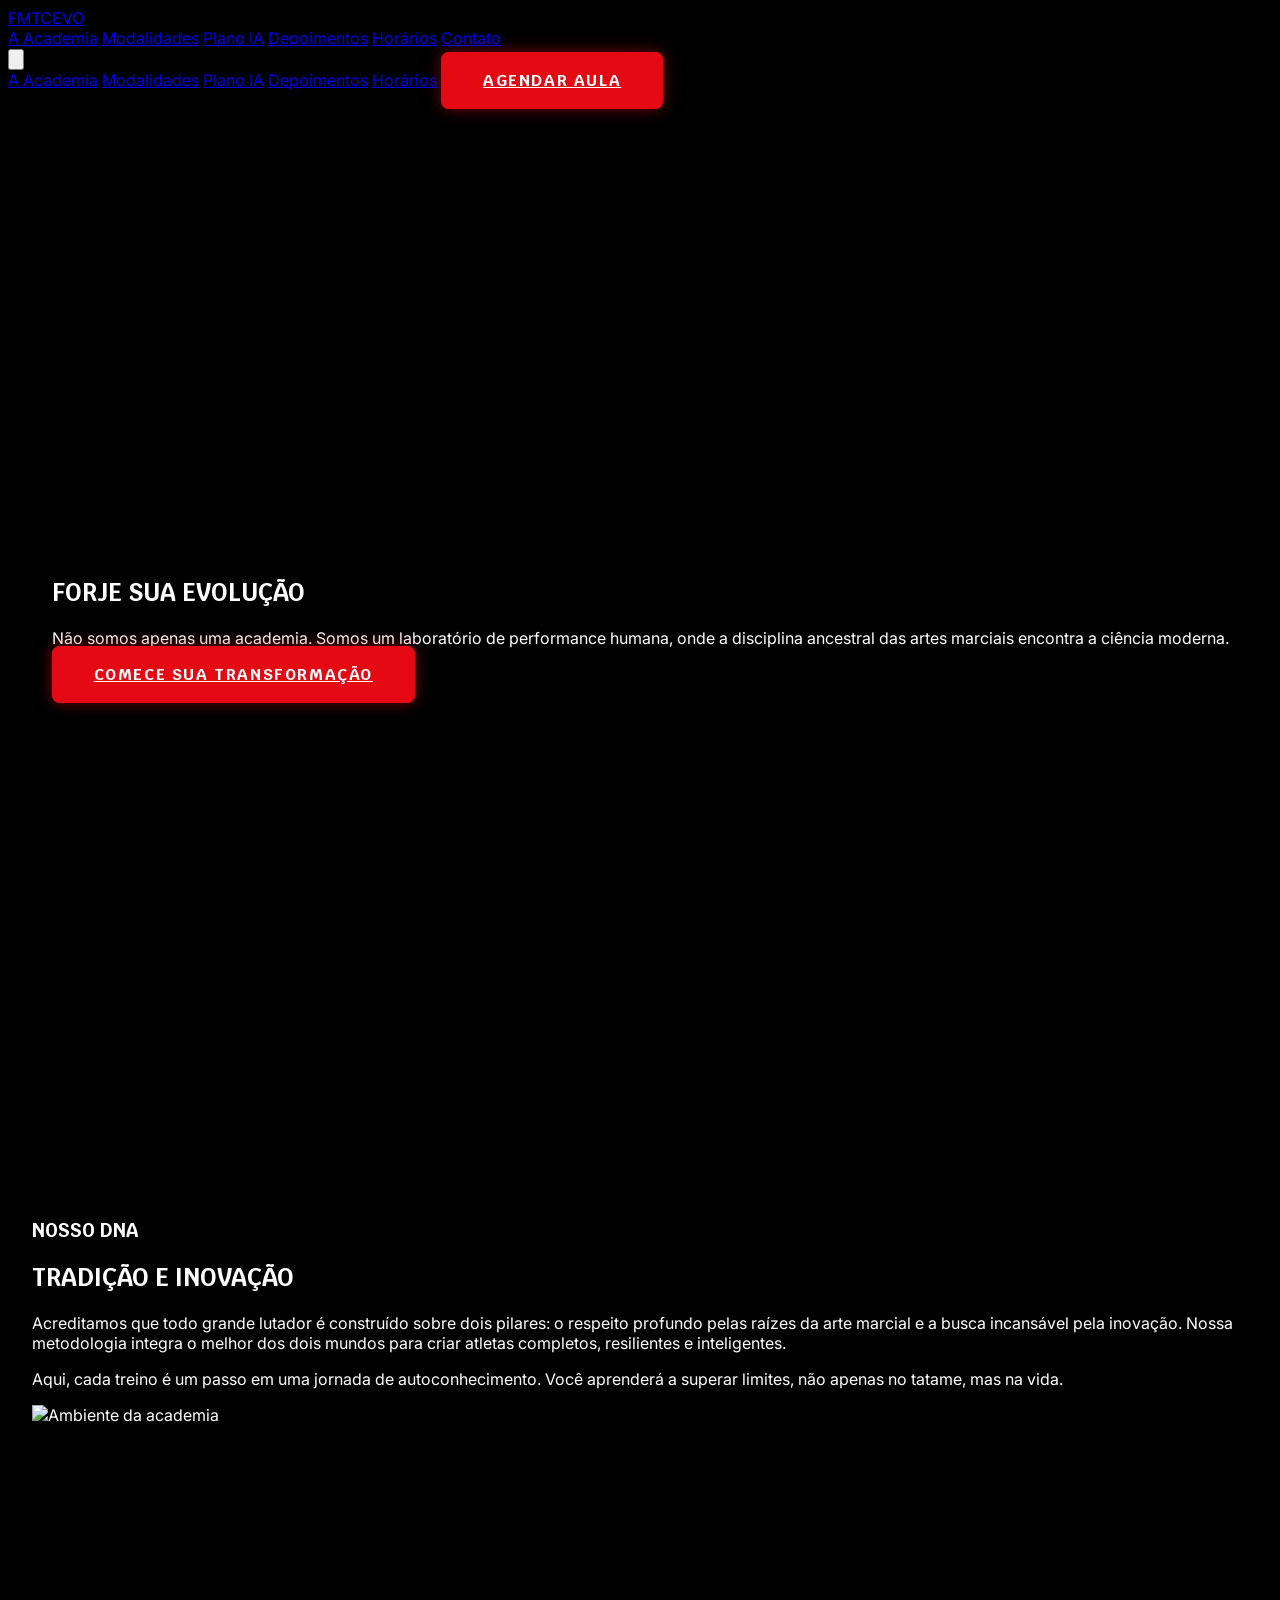
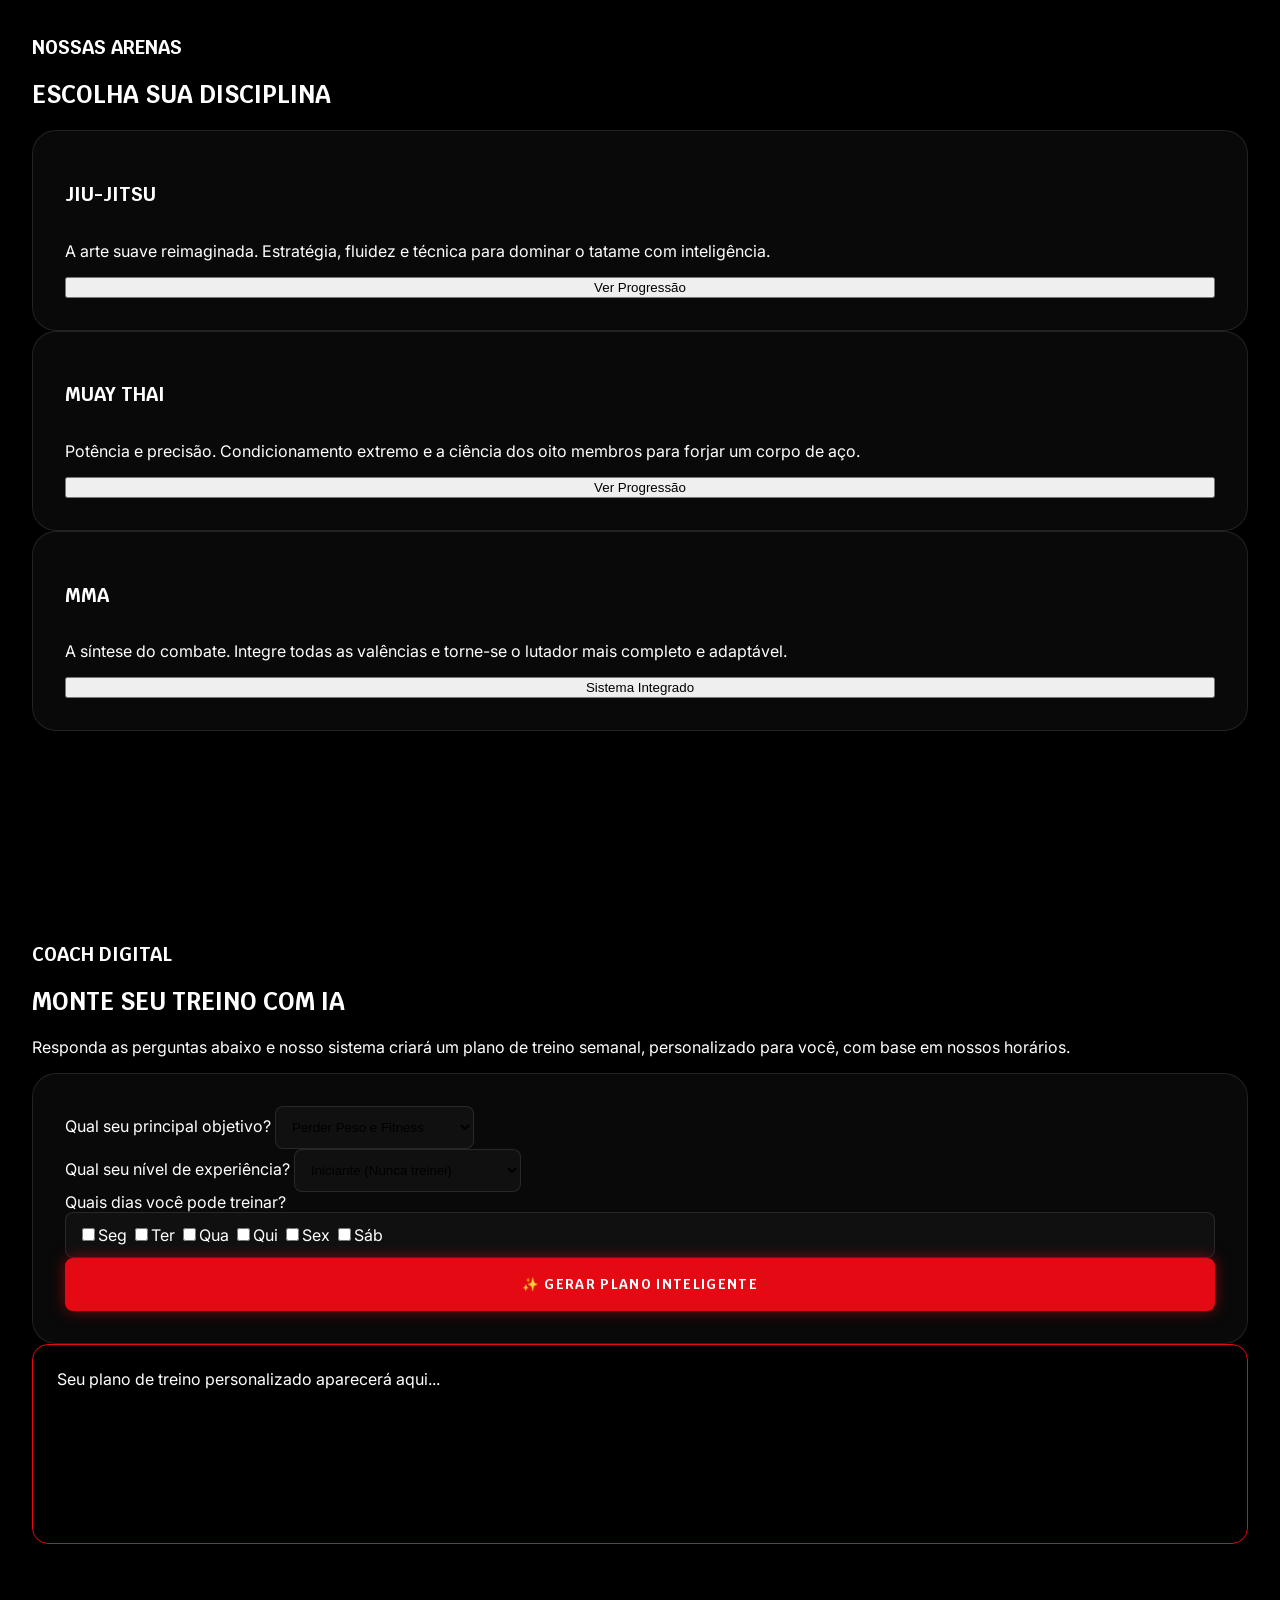
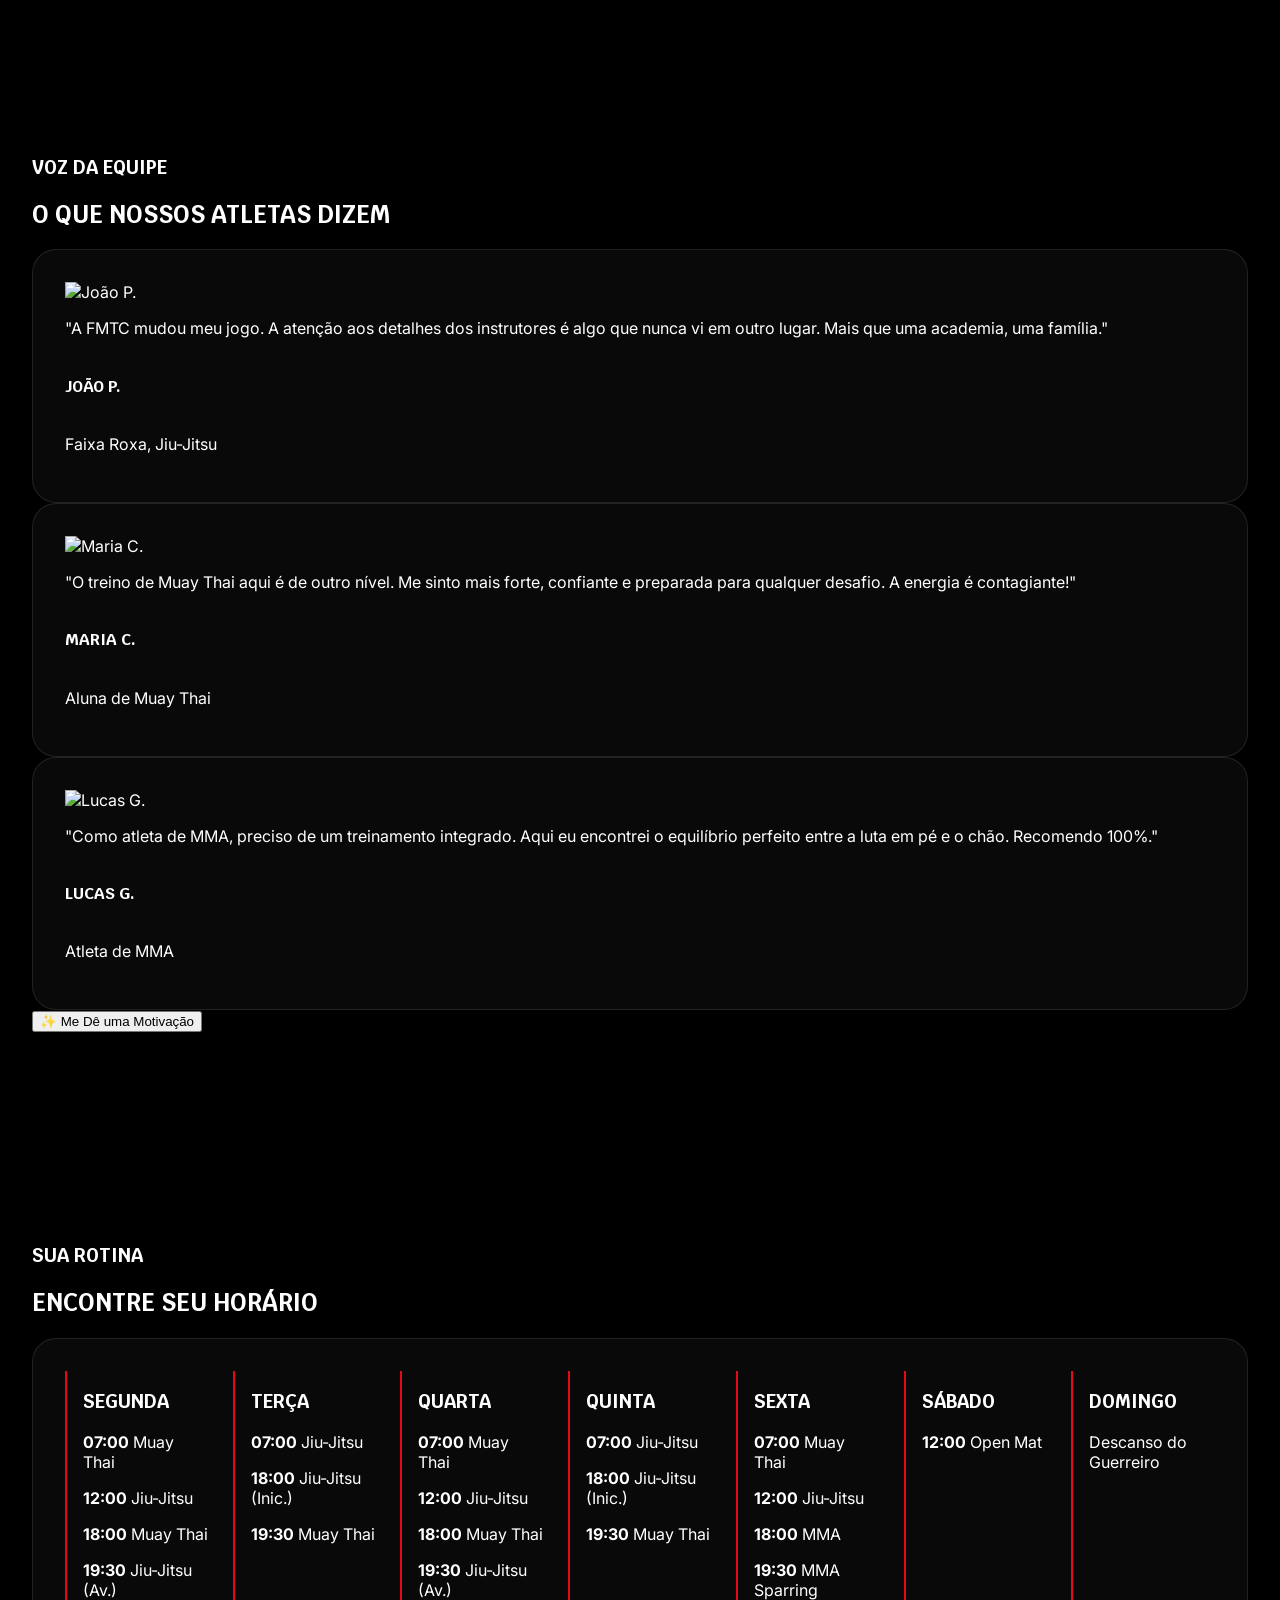
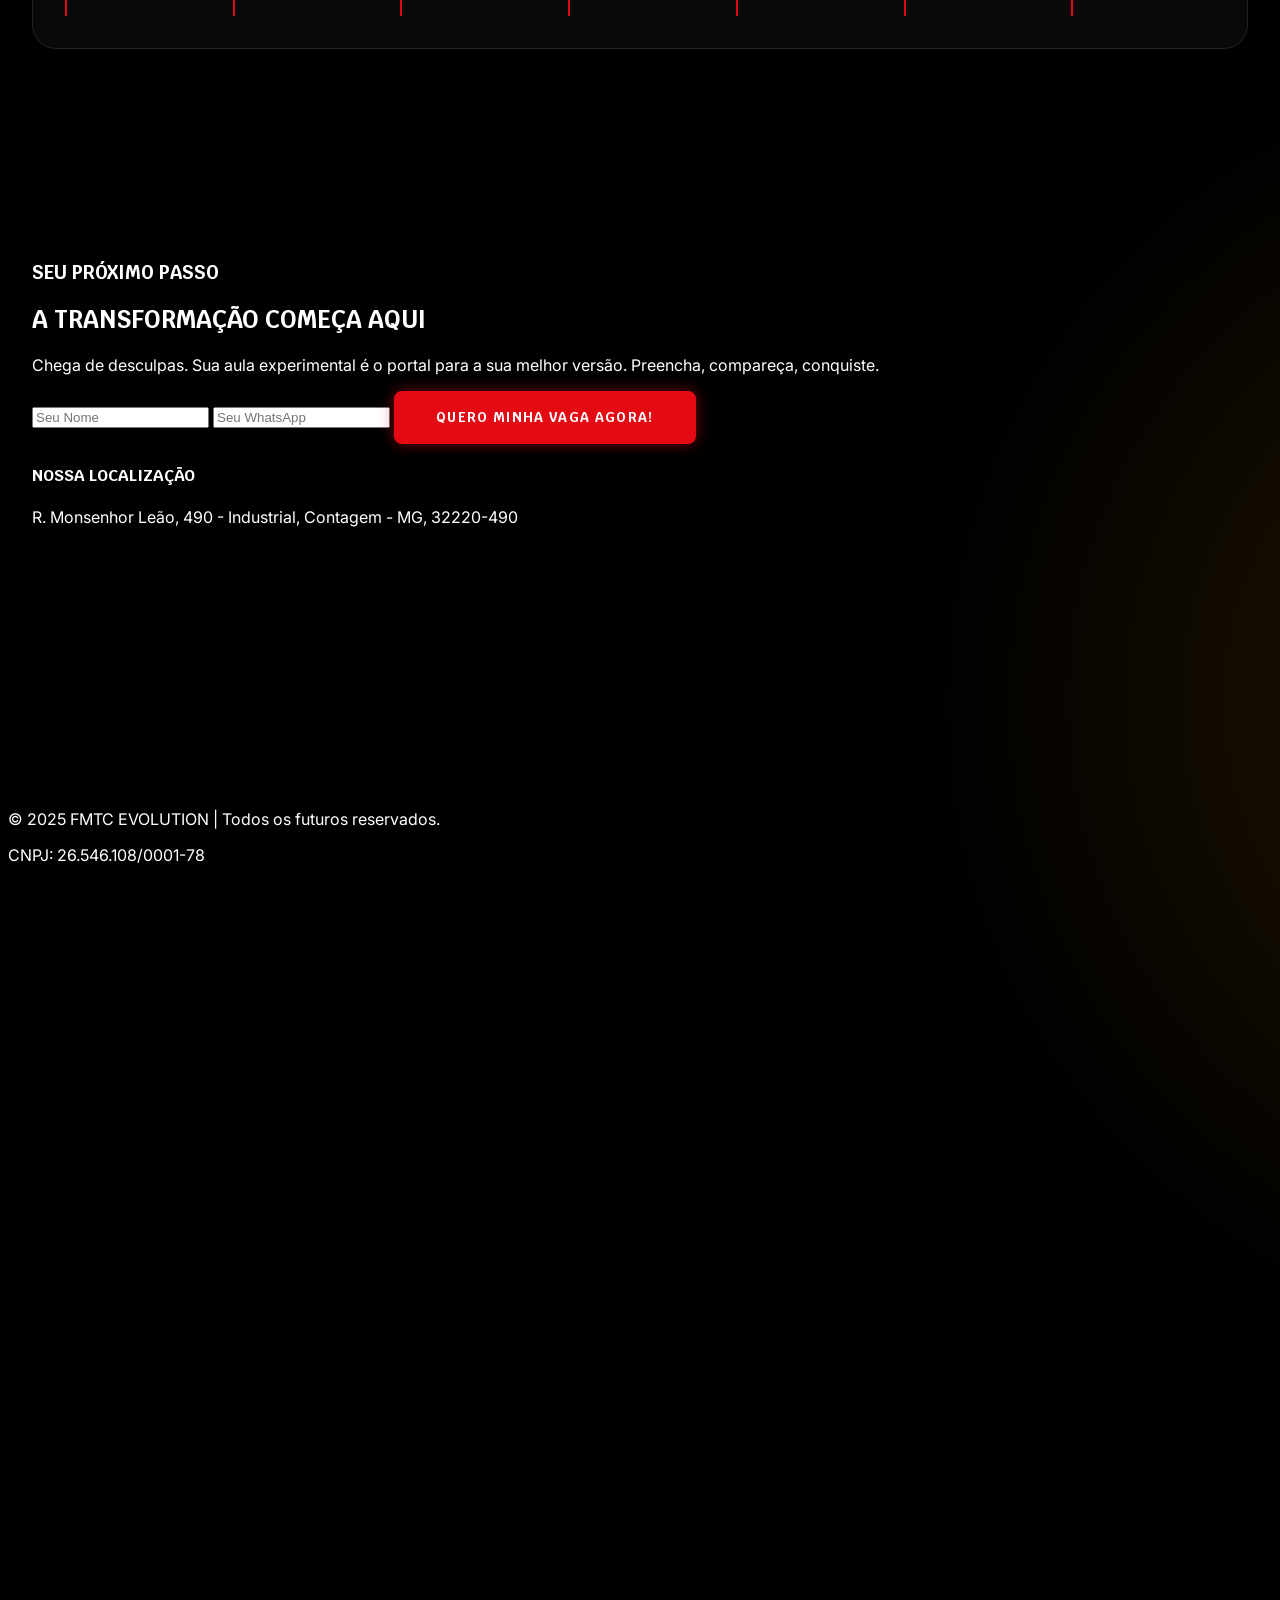
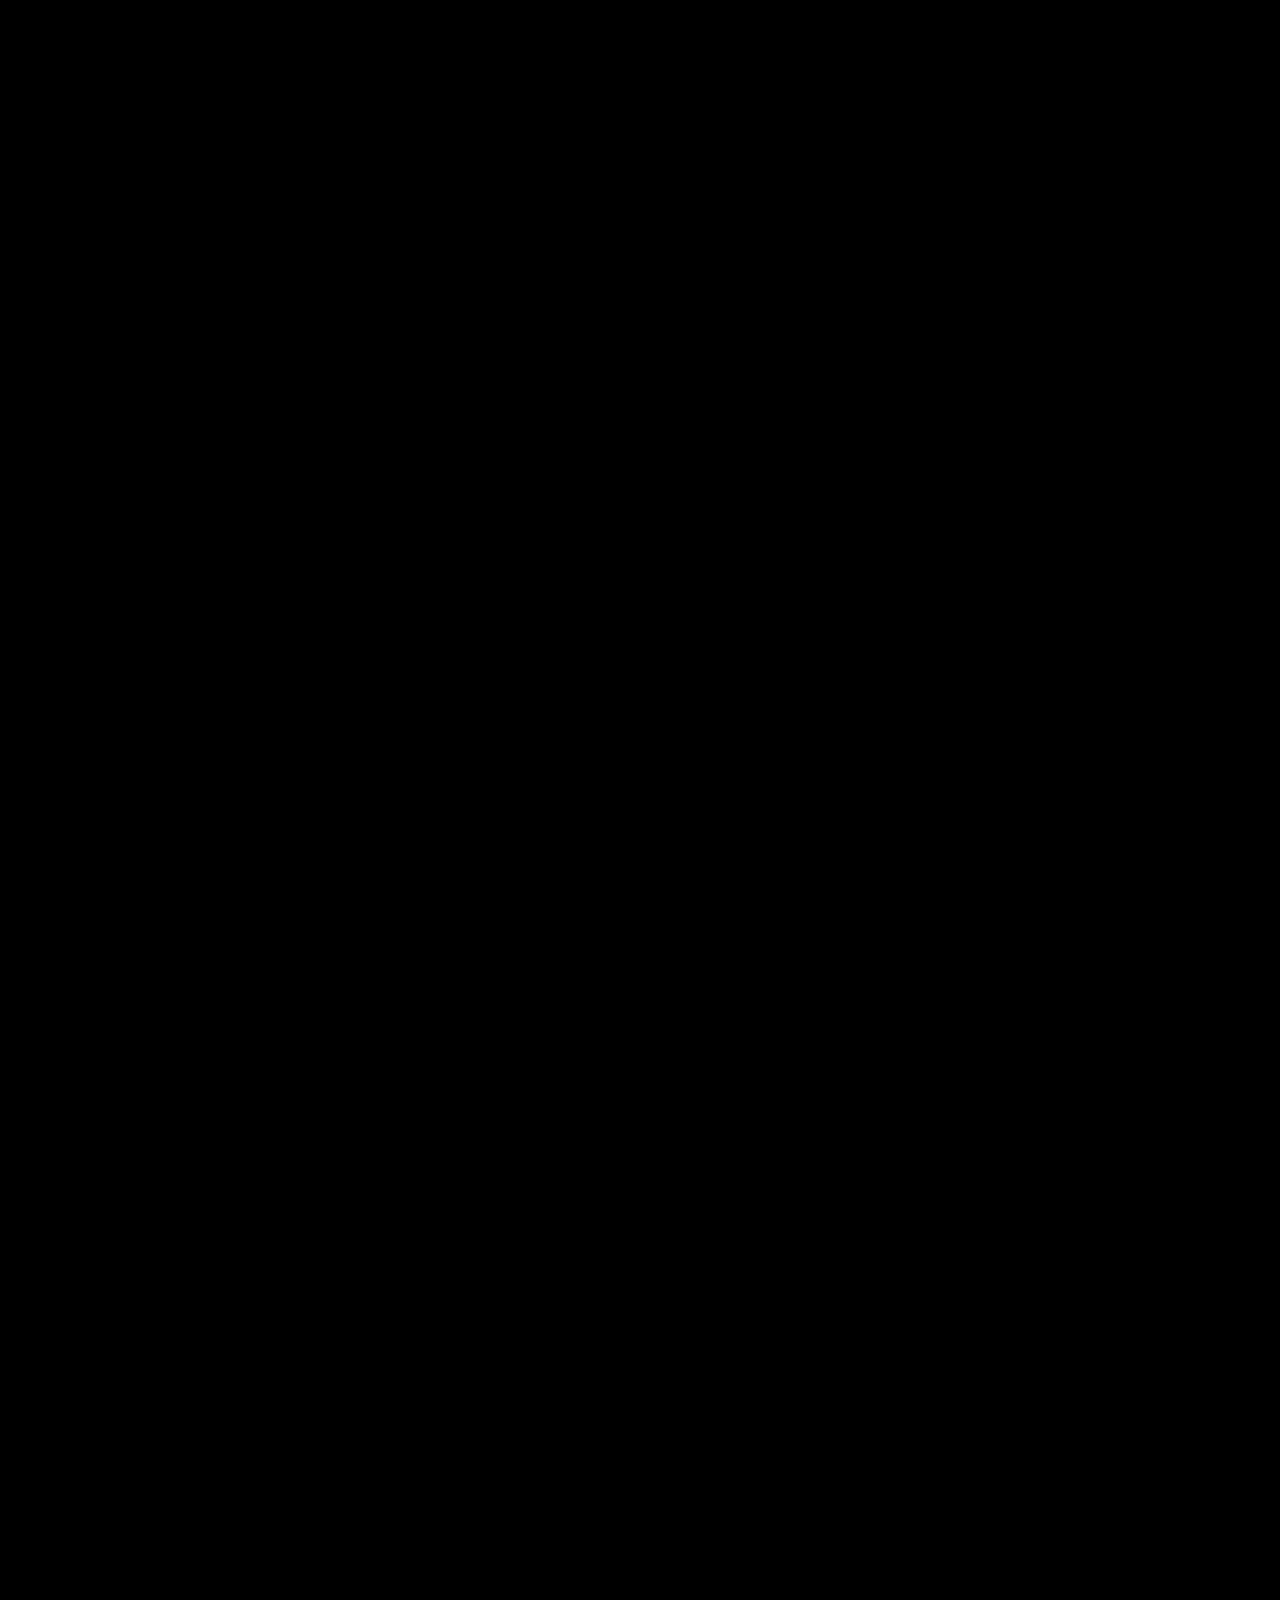
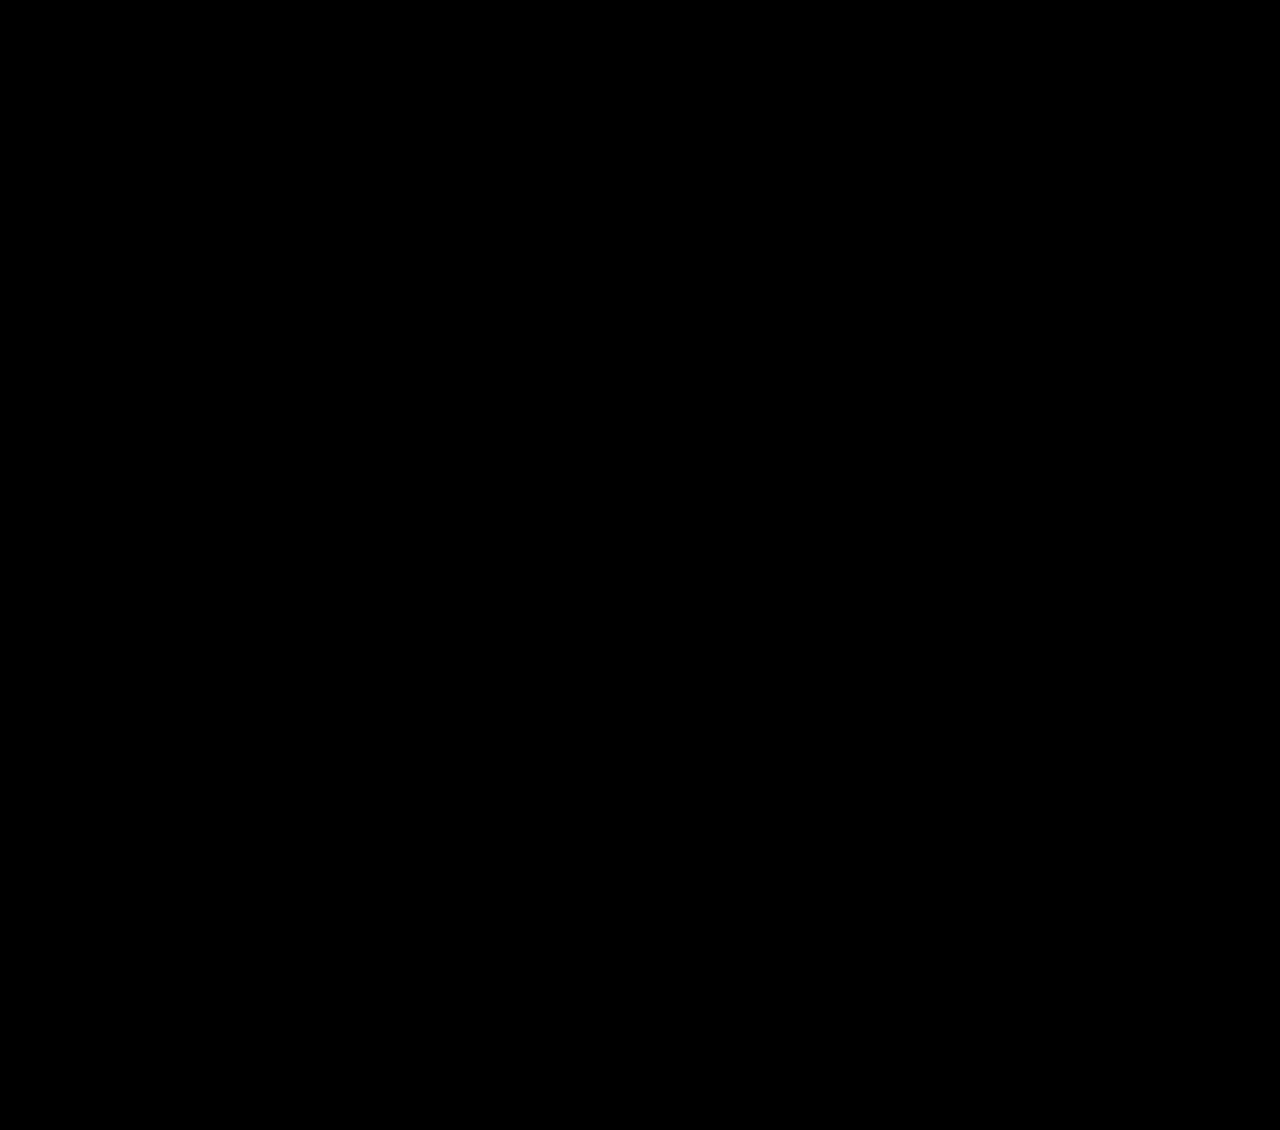
==== index.html @ f5c30918 "Update index.html" ====
<!DOCTYPE html>
<html lang="pt-BR" class="scroll-smooth">
<head>
    <meta charset="UTF-8">
    <meta name="viewport" content="width=device-width, initial-scale=1.0">

    <!-- SEO Meta Tags -->
    <title>FMTC-MMA | A Evolução do Combate</title>
    <meta name="description" content="Mergulhe em uma experiência de artes marciais única em BH. Com uma filosofia moderna e instrutores de elite, a FMTC-MMA é o lugar para forjar seu corpo e mente.">
    <meta name="keywords" content="jiu jitsu bh, muay thai belo horizonte, mma, academia de luta, artes marciais, treino de combate, FMTC-MMA, inovação, futuro da luta">
    <meta name="author" content="FMTC-MMA">
    <link rel="canonical" href="https://hbtmarc.github.io/FMTCMMA-Final/">

    <!-- Open Graph / Facebook -->
    <meta property="og:type" content="website">
    <meta property="og:url" content="https://hbtmarc.github.io/FMTCMMA-Final/">
    <meta property="og:title" content="FMTC-MMA | A Evolução do Combate">
    <meta property="og:description" content="Design imersivo, conteúdo aprofundado. A jornada definitiva para o lutador moderno em BH.">
    <meta property="og:image" content="https://placehold.co/1200x630/000000/E50914?text=FMTC:EVOLUTION">

    <!-- Twitter -->
    <meta property="twitter:card" content="summary_large_image">
    <meta property="twitter:url" content="https://hbtmarc.github.io/FMTCMMA-Final/">
    <meta property="twitter:title" content="FMTC-MMA | A Evolução do Combate">
    <meta property="twitter:description" content="Design imersivo, conteúdo aprofundado. A jornada definitiva para o lutador moderno em BH.">
    <meta property="twitter:image" content="https://placehold.co/1200x630/000000/E50914?text=FMTC:EVOLUTION">

    <script src="https://cdn.tailwindcss.com"></script>
    <link rel="preconnect" href="https://fonts.googleapis.com">
    <link rel="preconnect" href="https://fonts.gstatic.com" crossorigin>
    <link href="https://fonts.googleapis.com/css2?family=Krub:wght@600;700&family=Inter:wght@400;500&display=swap" rel="stylesheet">

    <style>
        :root {
            --color-background: #000000;
            --color-surface: #101010;
            --color-primary: #E50914;
            --color-glow: #ff001e;
            --color-accent: #F59E0B; /* Dourado/Âmbar como nova cor de destaque */
            --color-text-primary: #ffffff;
            --color-text-secondary: #b3b3b3;
        }

        /* ===== SCROLLBAR PERSONALIZADO ===== */
        ::-webkit-scrollbar { width: 8px; }
        ::-webkit-scrollbar-track { background: var(--color-surface); }
        ::-webkit-scrollbar-thumb { background: var(--color-primary); border-radius: 10px; }
        ::-webkit-scrollbar-thumb:hover { background: var(--color-glow); }

        html { 
            -webkit-font-smoothing: antialiased; 
            -moz-osx-font-smoothing: grayscale;
        }
        html.scroll-lock, body.scroll-lock {
            overflow: hidden;
        }

        body { 
            font-family: 'Inter', sans-serif; 
            background-color: var(--color-background); 
            color: var(--color-text-primary); 
            overflow-x: hidden; /* Previne scroll horizontal */
        }

        h1, h2, h3, h4, h5, h6 { font-family: 'Krub', sans-serif; font-weight: 700; text-transform: uppercase; }

        /* ===== EFEITO AURORA ANIMADO ===== */
        .aurora-background {
            position: relative;
        }
        .aurora-background::before {
            content: "";
            position: absolute;
            top: 50%;
            left: 50%;
            width: 150%;
            padding-bottom: 150%;
            border-radius: 50%;
            background: radial-gradient(circle at center, rgba(229, 9, 20, 0.1) 0%, rgba(245, 158, 11, 0.08) 25%, transparent 50%);
            animation: aurora-spin 25s linear infinite;
            transform-origin: center center;
            will-change: transform;
            z-index: 0;
        }
        @keyframes aurora-spin {
            from { transform: translate(-50%, -50%) rotate(0deg); }
            to { transform: translate(-50%, -50%) rotate(360deg); }
        }
        .content-wrapper { position: relative; z-index: 1; width: 100%; overflow: hidden; }
        section { padding: 4rem 1rem; }
        @media (min-width: 768px) {
            section { padding: 6rem 1.5rem; }
        }

        /* ===== HEADER E NAVEGAÇÃO ATIVA ===== */
         #main-nav a {
            position: relative;
            transition: color 0.3s ease;
        }
         #main-nav a::after {
            content: '';
            position: absolute;
            width: 0;
            height: 2px;
            bottom: -5px;
            left: 50%;
            transform: translateX(-50%);
            background-color: var(--color-primary);
            transition: width 0.3s ease;
        }
         #main-nav a:hover::after,
         #main-nav a.active::after {
            width: 100%;
        }
         #main-nav a.active {
            color: var(--color-primary);
        }

        /* ===== SEÇÃO HERO ===== */
        #hero {
            min-height: 100vh;
            display: flex;
            align-items: center;
            justify-content: center;
            padding-top: 5rem;
            padding-bottom: 2rem;
        }
        #hero-video {
            position: absolute; top: 0; left: 0; width: 100%; height: 100%; object-fit: cover; z-index: -1;
            filter: grayscale(80%) contrast(1.2) brightness(0.7);
        }
        
        /* ===== BOTÃO ===== */
        .cta-button {
            background: var(--color-primary);
            border: 2px solid var(--color-primary);
            color: var(--color-text-primary);
            padding: 0.8rem 1.5rem;
            border-radius: 8px;
            font-family: 'Krub', sans-serif;
            font-weight: 700;
            text-transform: uppercase;
            letter-spacing: 0.1em;
            transition: all 0.3s ease;
            position: relative;
            overflow: hidden;
            box-shadow: 0 0 15px 0px rgba(229, 9, 20, 0.5);
        }
         @media (min-width: 768px) {
            .cta-button {
                padding: 1rem 2.5rem;
            }
        }
        .cta-button:hover {
            background: var(--color-glow);
            border-color: var(--color-glow);
            box-shadow: 0 0 25px 5px rgba(229, 9, 20, 0.8);
            transform: translateY(-5px) scale(1.05);
        }
        .cta-button:disabled {
            background-color: #555;
            border-color: #555;
            cursor: not-allowed;
            box-shadow: none;
            transform: none;
        }
        
        /* ===== CARDS DE VIDRO COM EFEITO 3D ===== */
        .glass-card {
            background: rgba(16, 16, 16, 0.6);
            border: 1px solid rgba(255, 255, 255, 0.1);
            backdrop-filter: blur(12px);
            border-radius: 1.5rem;
            transition: all 0.3s ease;
            height: 100%;
            display: flex;
            flex-direction: column;
            transform-style: preserve-3d;
        }
        .glass-card:hover {
            border-color: var(--color-primary);
            box-shadow: 0 0 30px rgba(229, 9, 20, 0.3);
        }
        .glass-card-inner {
             padding: 1.5rem;
             display: flex;
             flex-direction: column;
             height: 100%;
             transform: translateZ(20px);
        }
        @media (min-width: 768px) {
            .glass-card-inner { padding: 2rem; }
        }
        
        /* ===== MODAL REFINADO ===== */
        .modal { 
            transition: opacity 0.3s ease, background-color 0.3s ease; 
            background-color: rgba(0,0,0,0);
        }
        .modal.modal-active { 
            opacity: 1; 
            pointer-events: auto; 
            background-color: rgba(0,0,0,0.7);
            backdrop-filter: blur(8px);
        }
        .modal-content { 
            transform: translateY(30px) scale(0.98); 
            opacity: 0; 
            transition: transform 0.4s cubic-bezier(0.16, 1, 0.3, 1), opacity 0.4s ease; 
        }
        .modal.modal-active .modal-content { 
            transform: translateY(0) scale(1); 
            opacity: 1; 
        }
        
        /* ===== TIMELINE DE GRADUAÇÃO (ATUALIZADO) ===== */
        .timeline { position: relative; }
        .timeline::after { 
            content: ''; 
            position: absolute; 
            width: 4px; 
            top: 10px; 
            bottom: 10px; 
            left: 20px; 
            border-radius: 2px; 
        }
        .timeline-jj::after {
            background: linear-gradient(to bottom, #d1d5db, #3b82f6, #9333ea, #78350f, #111827, transparent);
        }
        .timeline-mt::after {
            background: linear-gradient(to bottom, #f97316, #3b82f6, #eab308, #22c55e, #78350f, #111827, #d1d5db, #facc15, transparent);
        }

        .timeline-item { position: relative; padding-left: 60px; padding-bottom: 1.5rem; }
        .timeline-item:last-child { padding-bottom: 0; }
        .timeline-item::before { 
            content: ''; 
            position: absolute; 
            width: 24px; 
            height: 24px; 
            left: 10px; 
            top: 0; 
            background-color: var(--color-surface); 
            border: 4px solid var(--border-color, var(--color-primary)); 
            border-radius: 50%; 
            z-index: 1; 
            transition: all 0.3s ease; 
        }
        .timeline-item:hover::before { 
            transform: scale(1.2); 
            box-shadow: 0 0 15px var(--border-color, var(--color-primary));
            background-color: var(--border-color, var(--color-primary));
        }

        /* Cores dos pontos da Timeline - Jiu-Jitsu Infantil */
        #modal-jiujitsu .timeline-infantil .timeline-item:nth-child(1) { --border-color: #a1a1aa; }
        #modal-jiujitsu .timeline-infantil .timeline-item:nth-child(2) { --border-color: #eab308; }
        #modal-jiujitsu .timeline-infantil .timeline-item:nth-child(3) { --border-color: #f97316; }
        #modal-jiujitsu .timeline-infantil .timeline-item:nth-child(4) { --border-color: #22c55e; }

        /* Cores dos pontos da Timeline - Jiu-Jitsu Adulto */
        #modal-jiujitsu .timeline-adulto .timeline-item:nth-child(1) { --border-color: #ffffff; }
        #modal-jiujitsu .timeline-adulto .timeline-item:nth-child(2) { --border-color: #3b82f6; }
        #modal-jiujitsu .timeline-adulto .timeline-item:nth-child(3) { --border-color: #9333ea; }
        #modal-jiujitsu .timeline-adulto .timeline-item:nth-child(4) { --border-color: #78350f; }
        #modal-jiujitsu .timeline-adulto .timeline-item:nth-child(5) { --border-color: #E50914; }

        /* Cores dos pontos da Timeline - Muay Thai */
        #modal-muaythai .timeline-item:nth-child(1) { --border-color: #ffffff; }
        #modal-muaythai .timeline-item:nth-child(2) { --border-color: #f97316; }
        #modal-muaythai .timeline-item:nth-child(3) { --border-color: #f97316; }
        #modal-muaythai .timeline-item:nth-child(4) { --border-color: #3b82f6; }
        #modal-muaythai .timeline-item:nth-child(5) { --border-color: #3b82f6; }
        #modal-muaythai .timeline-item:nth-child(6) { --border-color: #eab308; }
        #modal-muaythai .timeline-item:nth-child(7) { --border-color: #eab308; }
        #modal-muaythai .timeline-item:nth-child(8) { --border-color: #22c55e; }
        #modal-muaythai .timeline-item:nth-child(9) { --border-color: #22c55e; }
        #modal-muaythai .timeline-item:nth-child(10) { --border-color: #78350f; }
        #modal-muaythai .timeline-item:nth-child(11) { --border-color: #78350f; }
        #modal-muaythai .timeline-item:nth-child(12) { --border-color: #6b7280; }
        #modal-muaythai .timeline-item:nth-child(13) { --border-color: #6b7280; }
        #modal-muaythai .timeline-item:nth-child(14) { --border-color: #6b7280; }
        #modal-muaythai .timeline-item:nth-child(15) { --border-color: #6b7280; }
        #modal-muaythai .timeline-item:nth-child(16) { --border-color: #d1d5db; }
        #modal-muaythai .timeline-item:nth-child(17) { --border-color: #facc15; }

        .timeline-item-content {
            display: flex;
            align-items: center;
            gap: 1rem;
        }
        .belt-visual {
            width: 90px;
            height: 28px;
            border: 2px solid #444;
            border-radius: 4px;
            flex-shrink: 0;
            box-shadow: inset 0 2px 4px rgba(0,0,0,0.4);
        }
        .prajied-visual {
            width: 70px;
            height: 28px;
            border-radius: 14px;
            border: 2px solid #555;
            flex-shrink: 0;
            box-shadow: inset 0 0 5px rgba(0,0,0,0.4);
        }

        /* ===== HORÁRIOS ===== */
        #horarios-grid {
            background: rgba(16, 16, 16, 0.6);
            border: 1px solid rgba(255, 255, 255, 0.1);
            backdrop-filter: blur(12px);
            border-radius: 1.5rem;
            padding: 1.5rem;
            display: grid;
            grid-template-columns: 1fr;
            gap: 1.5rem;
        }
        @media (min-width: 640px) {
            #horarios-grid { grid-template-columns: repeat(2, 1fr); padding: 2rem; }
        }
        @media (min-width: 1024px) {
            #horarios-grid { grid-template-columns: repeat(4, 1fr); }
        }
        @media (min-width: 1280px) {
            #horarios-grid { grid-template-columns: repeat(7, 1fr); }
        }
        .horarios-dia {
            border-left: 2px solid var(--color-primary);
            padding-left: 1rem;
        }

        /* ===== GEMINI FEATURES ===== */
        .gemini-form-select, .gemini-form-checkbox-group {
            background: var(--color-surface);
            border: 1px solid rgba(255, 255, 255, 0.1);
            border-radius: 0.5rem;
            padding: 0.75rem;
        }
        .gemini-result-box {
            background: rgba(0,0,0,0.5);
            border: 1px solid var(--color-primary);
            border-radius: 1rem;
            padding: 1.5rem;
            min-height: 150px;
        }
        @media (max-width: 1023px) {
            .gemini-result-box {
                 margin-top: 1.5rem;
            }
        }
        .loader {
            width: 48px;
            height: 48px;
            border: 5px solid #FFF;
            border-bottom-color: var(--color-primary);
            border-radius: 50%;
            display: inline-block;
            box-sizing: border-box;
            animation: rotation 1s linear infinite;
        }
        @keyframes rotation {
            0% { transform: rotate(0deg); }
            100% { transform: rotate(360deg); }
        }
    </style>
</head>
<body class="aurora-background">
<div class="content-wrapper">

    <!-- ===== HEADER ===== -->
    <header id="header" class="fixed top-0 left-0 right-0 z-50 transition-all duration-300">
        <div class="container mx-auto px-6 lg:px-8 py-4 flex justify-between items-center bg-black/30 backdrop-blur-md rounded-b-2xl shadow-lg">
            <a href="#hero" class="text-3xl font-black tracking-wider transition-transform hover:scale-105">FMTC<span class="text-[var(--color-primary)]">EVO</span></a>
            <nav id="main-nav" class="hidden md:flex items-center space-x-8">
                <a href="#academia" class="text-gray-300 uppercase font-semibold text-xs tracking-wider">A Academia</a>
                <a href="#modalidades" class="text-gray-300 uppercase font-semibold text-xs tracking-wider">Modalidades</a>
                <a href="#plano-ia" class="text-gray-300 uppercase font-semibold text-xs tracking-wider">Plano IA</a>
                <a href="#depoimentos" class="text-gray-300 uppercase font-semibold text-xs tracking-wider">Depoimentos</a>
                <a href="#horarios" class="text-gray-300 uppercase font-semibold text-xs tracking-wider">Horários</a>
                <a href="#contato" class="text-gray-300 uppercase font-semibold text-xs tracking-wider">Contato</a>
            </nav>
            <button id="mobile-menu-button" class="md:hidden text-white z-50">
                 <svg class="w-6 h-6" fill="none" stroke="currentColor" viewBox="0 0 24 24"><path stroke-linecap="round" stroke-linejoin="round" stroke-width="2" d="M4 6h16M4 12h16m-7 6h7"></path></svg>
            </button>
        </div>
        <div id="mobile-menu" class="fixed inset-0 bg-black/95 backdrop-blur-xl flex flex-col items-center justify-center space-y-8 z-40 transition-transform duration-300 -translate-x-full md:hidden">
            <a href="#academia" class="text-2xl text-gray-300 hover:text-[var(--color-primary)]">A Academia</a>
            <a href="#modalidades" class="text-2xl text-gray-300 hover:text-[var(--color-primary)]">Modalidades</a>
            <a href="#plano-ia" class="text-2xl text-gray-300 hover:text-[var(--color-primary)]">Plano IA</a>
            <a href="#depoimentos" class="text-2xl text-gray-300 hover:text-[var(--color-primary)]">Depoimentos</a>
            <a href="#horarios" class="text-2xl text-gray-300 hover:text-[var(--color-primary)]">Horários</a>
            <a href="#contato" class="cta-button mt-4">Agendar Aula</a>
        </div>
    </header>

    <main>

        <!-- ===== HERO SECTION ===== -->
        <section id="hero" class="relative text-center">
            <video id="hero-video" autoplay muted loop playsinline poster="https://placehold.co/1920x1080/000000/101010?text=Loading...">
                <source src="https://assets.mixkit.co/videos/preview/mixkit-shadow-boxer-in-a-dark-gym-42283-large.mp4" type="video/mp4">
            </video>
            <div class="relative z-10 p-6">
                <h1 class="text-4xl sm:text-6xl md:text-8xl lg:text-9xl font-black text-white leading-tight">Forje sua Evolução</h1>
                <p class="text-md sm:text-lg md:text-xl text-text-secondary mt-6 mb-12 max-w-2xl mx-auto">
                    Não somos apenas uma academia. Somos um laboratório de performance humana, onde a disciplina ancestral das artes marciais encontra a ciência moderna.
                </p>
                <a href="#contato" class="cta-button">Comece sua transformação</a>
            </div>
        </section>

        <!-- ===== NOSSA FILOSOFIA ===== -->
        <section id="academia" class="container mx-auto">
            <div class="grid lg:grid-cols-2 gap-12 items-center">
                <div>
                    <h3 class="text-lg text-[var(--color-accent)] font-semibold tracking-widest">Nosso DNA</h3>
                    <h2 class="text-4xl md:text-5xl lg:text-6xl text-white mb-6">Tradição e Inovação</h2>
                    <p class="text-text-secondary mb-4 text-base md:text-lg">Acreditamos que todo grande lutador é construído sobre dois pilares: o respeito profundo pelas raízes da arte marcial e a busca incansável pela inovação. Nossa metodologia integra o melhor dos dois mundos para criar atletas completos, resilientes e inteligentes.</p>
                    <p class="text-text-secondary text-base md:text-lg">Aqui, cada treino é um passo em uma jornada de autoconhecimento. Você aprenderá a superar limites, não apenas no tatame, mas na vida.</p>
                </div>
                <div class="relative h-80 sm:h-96 lg:h-[500px] rounded-2xl overflow-hidden group">
                    <img src="https://placehold.co/800x600/101010/ffffff?text=O+Santuário" class="w-full h-full object-cover transition-transform duration-500 group-hover:scale-110" alt="Ambiente da academia">
                    <div class="absolute inset-0 bg-gradient-to-t from-black/50 to-transparent"></div>
                </div>
            </div>
        </section>

        <!-- ===== MODALIDADES ===== -->
        <section id="modalidades" class="container mx-auto">
             <div class="text-center mb-12 md:mb-16">
                <h3 class="text-lg text-[var(--color-accent)] font-semibold tracking-widest">Nossas Arenas</h3>
                <h2 class="text-4xl md:text-5xl lg:text-6xl text-white">Escolha sua disciplina</h2>
            </div>
            <div class="grid md:grid-cols-2 lg:grid-cols-3 gap-8">
                <div class="glass-card" data-tilt>
                     <div class="glass-card-inner">
                        <h3 class="text-3xl md:text-4xl mb-3">Jiu-Jitsu</h3>
                        <p class="text-text-secondary mb-6 flex-grow">A arte suave reimaginada. Estratégia, fluidez e técnica para dominar o tatame com inteligência.</p>
                        <button class="modal-trigger mt-auto w-full text-center border-2 border-[var(--color-accent)] text-[var(--color-accent)] py-3 rounded-lg uppercase text-xs font-bold tracking-wider hover:bg-[var(--color-accent)] hover:text-black transition-all" data-modal="jiujitsu">Ver Progressão</button>
                     </div>
                </div>
                <div class="glass-card" data-tilt>
                     <div class="glass-card-inner">
                        <h3 class="text-3xl md:text-4xl mb-3">Muay Thai</h3>
                        <p class="text-text-secondary mb-6 flex-grow">Potência e precisão. Condicionamento extremo e a ciência dos oito membros para forjar um corpo de aço.</p>
                        <button class="modal-trigger mt-auto w-full text-center border-2 border-[var(--color-accent)] text-[var(--color-accent)] py-3 rounded-lg uppercase text-xs font-bold tracking-wider hover:bg-[var(--color-accent)] hover:text-black transition-all" data-modal="muaythai">Ver Progressão</button>
                     </div>
                </div>
                <div class="glass-card" data-tilt>
                     <div class="glass-card-inner">
                        <h3 class="text-3xl md:text-4xl mb-3">MMA</h3>
                        <p class="text-text-secondary mb-6 flex-grow">A síntese do combate. Integre todas as valências e torne-se o lutador mais completo e adaptável.</p>
                        <button class="w-full mt-auto text-center border-2 border-gray-700 text-gray-600 py-3 rounded-lg uppercase text-xs font-bold tracking-wider cursor-not-allowed">Sistema Integrado</button>
                     </div>
                </div>
            </div>
        </section>

        <!-- ===== GEMINI: PLANO DE TREINO IA ===== -->
        <section id="plano-ia" class="container mx-auto">
            <div class="text-center mb-12 md:mb-16">
                <h3 class="text-lg text-[var(--color-accent)] font-semibold tracking-widest">Coach Digital</h3>
                <h2 class="text-4xl md:text-5xl lg:text-6xl text-white">Monte seu treino com IA</h2>
                 <p class="max-w-3xl mx-auto text-lg text-text-secondary mt-4">Responda as perguntas abaixo e nosso sistema criará um plano de treino semanal, personalizado para você, com base em nossos horários.</p>
            </div>
            <div class="max-w-4xl mx-auto grid lg:grid-cols-2 gap-8 items-start">
                <div class="glass-card">
                    <form id="offline-plan-form" class="glass-card-inner space-y-6">
                        <div>
                            <label for="goal" class="block mb-2 font-semibold">Qual seu principal objetivo?</label>
                            <select id="goal" name="goal" class="w-full gemini-form-select">
                                <option value="Perda de peso">Perder Peso e Fitness</option>
                                <option value="Defesa pessoal">Defesa Pessoal</option>
                                <option value="Competição">Competir</option>
                                <option value="Condicionamento físico">Condicionamento e Força</option>
                            </select>
                        </div>
                        <div>
                            <label for="level" class="block mb-2 font-semibold">Qual seu nível de experiência?</label>
                            <select id="level" name="level" class="w-full gemini-form-select">
                                <option value="Iniciante">Iniciante (Nunca treinei)</option>
                                <option value="Intermediário">Intermediário (Já treinei antes)</option>
                                <option value="Avançado">Avançado (Atleta ativo)</option>
                            </select>
                        </div>
                        <div>
                            <label class="block mb-2 font-semibold">Quais dias você pode treinar?</label>
                            <div class="gemini-form-checkbox-group grid grid-cols-3 gap-4 text-sm">
                                <label class="flex items-center space-x-2"><input type="checkbox" name="days" value="Segunda" class="form-checkbox"><span>Seg</span></label>
                                <label class="flex items-center space-x-2"><input type="checkbox" name="days" value="Terça" class="form-checkbox"><span>Ter</span></label>
                                <label class="flex items-center space-x-2"><input type="checkbox" name="days" value="Quarta" class="form-checkbox"><span>Qua</span></label>
                                <label class="flex items-center space-x-2"><input type="checkbox" name="days" value="Quinta" class="form-checkbox"><span>Qui</span></label>
                                <label class="flex items-center space-x-2"><input type="checkbox" name="days" value="Sexta" class="form-checkbox"><span>Sex</span></label>
                                <label class="flex items-center space-x-2"><input type="checkbox" name="days" value="Sábado" class="form-checkbox"><span>Sáb</span></label>
                            </div>
                        </div>
                        <button type="submit" id="generate-plan-btn" class="cta-button w-full !mt-8">✨ Gerar Plano Inteligente</button>
                    </form>
                </div>
                <div class="gemini-result-box flex items-center justify-center">
                    <div id="plan-result" class="text-text-secondary w-full">
                        Seu plano de treino personalizado aparecerá aqui...
                    </div>
                </div>
            </div>
        </section>
        
        <!-- ===== DEPOIMENTOS ===== -->
        <section id="depoimentos" class="container mx-auto">
            <div class="text-center mb-12 md:mb-16">
                <h3 class="text-lg text-[var(--color-accent)] font-semibold tracking-widest">Voz da Equipe</h3>
                <h2 class="text-4xl md:text-5xl lg:text-6xl text-white">O que nossos atletas dizem</h2>
            </div>
            <div class="grid lg:grid-cols-3 gap-8">
                <div class="glass-card" data-tilt>
                    <div class="glass-card-inner text-center">
                        <img src="https://placehold.co/100x100/101010/E50914?text=JP" alt="João P." class="w-24 h-24 rounded-full mx-auto mb-6 border-4 border-[var(--color-primary)]">
                        <p class="text-text-secondary mb-4 flex-grow">"A FMTC mudou meu jogo. A atenção aos detalhes dos instrutores é algo que nunca vi em outro lugar. Mais que uma academia, uma família."</p>
                        <h4 class="text-2xl mt-auto">João P.</h4>
                        <p class="text-sm text-[var(--color-primary)]">Faixa Roxa, Jiu-Jitsu</p>
                    </div>
                </div>
                <div class="glass-card" data-tilt>
                    <div class="glass-card-inner text-center">
                        <img src="https://placehold.co/100x100/101010/F59E0B?text=MC" alt="Maria C." class="w-24 h-24 rounded-full mx-auto mb-6 border-4 border-[var(--color-accent)]">
                        <p class="text-text-secondary mb-4 flex-grow">"O treino de Muay Thai aqui é de outro nível. Me sinto mais forte, confiante e preparada para qualquer desafio. A energia é contagiante!"</p>
                        <h4 class="text-2xl mt-auto">Maria C.</h4>
                        <p class="text-sm text-[var(--color-accent)]">Aluna de Muay Thai</p>
                    </div>
                </div>
                <div class="glass-card" data-tilt>
                    <div class="glass-card-inner text-center">
                        <img src="https://placehold.co/100x100/101010/ffffff?text=LG" alt="Lucas G." class="w-24 h-24 rounded-full mx-auto mb-6 border-4 border-gray-500">
                        <p class="text-text-secondary mb-4 flex-grow">"Como atleta de MMA, preciso de um treinamento integrado. Aqui eu encontrei o equilíbrio perfeito entre a luta em pé e o chão. Recomendo 100%."</p>
                        <h4 class="text-2xl mt-auto">Lucas G.</h4>
                        <p class="text-sm text-gray-400">Atleta de MMA</p>
                    </div>
                </div>
            </div>
             <div class="text-center mt-12">
                <button id="get-motivation-btn" class="text-center border-2 border-[var(--color-primary)] text-[var(--color-primary)] py-3 px-8 rounded-lg uppercase text-sm font-bold tracking-wider hover:bg-[var(--color-primary)] hover:text-black transition-all">✨ Me Dê uma Motivação</button>
            </div>
        </section>

        <!-- ===== HORÁRIOS ===== -->
        <section id="horarios" class="container mx-auto">
             <div class="text-center mb-12 md:mb-16">
                <h3 class="text-lg text-[var(--color-accent)] font-semibold tracking-widest">Sua Rotina</h3>
                <h2 class="text-4xl md:text-5xl lg:text-6xl text-white">Encontre seu horário</h2>
            </div>
            <div id="horarios-grid">
                <div class="horarios-dia">
                    <h3 class="text-xl sm:text-2xl mb-4">Segunda</h3>
                    <p class="text-text-secondary text-sm"><strong>07:00</strong> Muay Thai</p>
                    <p class="text-text-secondary text-sm"><strong>12:00</strong> Jiu-Jitsu</p>
                    <p class="text-text-secondary text-sm"><strong>18:00</strong> Muay Thai</p>
                    <p class="text-text-secondary text-sm"><strong>19:30</strong> Jiu-Jitsu (Av.)</p>
                </div>
                <div class="horarios-dia">
                    <h3 class="text-xl sm:text-2xl mb-4">Terça</h3>
                    <p class="text-text-secondary text-sm"><strong>07:00</strong> Jiu-Jitsu</p>
                    <p class="text-text-secondary text-sm"><strong>18:00</strong> Jiu-Jitsu (Inic.)</p>
                    <p class="text-text-secondary text-sm"><strong>19:30</strong> Muay Thai</p>
                </div>
                 <div class="horarios-dia">
                    <h3 class="text-xl sm:text-2xl mb-4">Quarta</h3>
                    <p class="text-text-secondary text-sm"><strong>07:00</strong> Muay Thai</p>
                    <p class="text-text-secondary text-sm"><strong>12:00</strong> Jiu-Jitsu</p>
                    <p class="text-text-secondary text-sm"><strong>18:00</strong> Muay Thai</p>
                    <p class="text-text-secondary text-sm"><strong>19:30</strong> Jiu-Jitsu (Av.)</p>
                </div>
                <div class="horarios-dia">
                    <h3 class="text-xl sm:text-2xl mb-4">Quinta</h3>
                    <p class="text-text-secondary text-sm"><strong>07:00</strong> Jiu-Jitsu</p>
                    <p class="text-text-secondary text-sm"><strong>18:00</strong> Jiu-Jitsu (Inic.)</p>
                    <p class="text-text-secondary text-sm"><strong>19:30</strong> Muay Thai</p>
                </div>
                <div class="horarios-dia">
                    <h3 class="text-xl sm:text-2xl mb-4">Sexta</h3>
                    <p class="text-text-secondary text-sm"><strong>07:00</strong> Muay Thai</p>
                    <p class="text-text-secondary text-sm"><strong>12:00</strong> Jiu-Jitsu</p>
                    <p class="text-text-secondary text-sm text-[var(--color-primary)]"><strong>18:00</strong> MMA</p>
                    <p class="text-text-secondary text-sm text-[var(--color-primary)]"><strong>19:30</strong> MMA Sparring</p>
                </div>
                <div class="horarios-dia">
                    <h3 class="text-xl sm:text-2xl mb-4">Sábado</h3>
                     <p class="text-text-secondary text-sm text-[var(--color-accent)]"><strong>12:00</strong> Open Mat</p>
                </div>
                <div class="horarios-dia border-none">
                    <h3 class="text-xl sm:text-2xl mb-4 text-gray-600">Domingo</h3>
                    <p class="text-gray-700 text-sm">Descanso do Guerreiro</p>
                </div>
            </div>
        </section>

        <!-- ===== CONTATO ===== -->
        <section id="contato" class="container mx-auto text-center">
            <h3 class="text-lg text-[var(--color-accent)] font-semibold tracking-widest">Seu Próximo Passo</h3>
            <h2 class="text-4xl md:text-5xl lg:text-6xl text-white mb-6">A transformação começa aqui</h2>
            <p class="max-w-3xl mx-auto text-lg text-text-secondary mb-12">Chega de desculpas. Sua aula experimental é o portal para a sua melhor versão. Preencha, compareça, conquiste.</p>
            <div class="max-w-xl mx-auto">
                 <form action="#" method="POST" class="space-y-6">
                    <input type="text" name="name" placeholder="Seu Nome" required class="w-full bg-surface border border-gray-700/50 rounded-lg px-6 py-3 text-white focus:outline-none focus:ring-2 focus:ring-[var(--color-primary)] transition-all">
                    <input type="tel" name="phone" placeholder="Seu WhatsApp" required class="w-full bg-surface border border-gray-700/50 rounded-lg px-6 py-3 text-white focus:outline-none focus:ring-2 focus:ring-[var(--color-primary)] transition-all">
                    <button type="submit" class="cta-button w-full">Quero minha vaga agora!</button>
                </form>
                <div class="mt-12 md:mt-16">
                    <h4 class="text-2xl mb-4">Nossa Localização</h4>
                    <p class="text-text-secondary mb-6">R. Monsenhor Leão, 490 - Industrial, Contagem - MG, 32220-490</p>
                    <iframe src="https://www.google.com/maps/embed?pb=!1m18!1m12!1m3!1d3750.704222122177!2d-44.02058332477161!3d-19.92842183749293!2m3!1f0!2f0!3f0!3m2!1i1024!2i768!4f13.1!3m3!1m2!1s0xa6956282865913%3A0x8e87d00f890f845a!2sManu's%20Estacionamento!5e0!3m2!1spt-BR!2sbr!4v1716578052187!5m2!1spt-BR!2sbr" class="w-full h-80 rounded-2xl border-2 border-gray-800/50" style="border:0;" allowfullscreen="" loading="lazy" referrerpolicy="no-referrer-when-downgrade"></iframe>
                </div>
            </div>
        </section>
    </main>

    <footer class="border-t border-gray-900/50 py-8">
        <div class="container mx-auto px-6 lg:px-8 text-center text-gray-700 text-xs">
            <p>&copy; 2025 FMTC EVOLUTION | Todos os futuros reservados.</p>
            <p>CNPJ: 26.546.108/0001-78</p>
        </div>
    </footer>
</div>

<!-- MODAIS ATUALIZADOS -->
<div id="modal-jiujitsu" class="modal fixed inset-0 z-[100] flex items-center justify-center p-4 opacity-0 pointer-events-none">
    <div class="modal-content bg-surface/90 backdrop-blur-xl rounded-2xl max-w-2xl w-full relative border border-gray-800/50 shadow-2xl shadow-[var(--color-primary)]/20 max-h-[90vh] overflow-y-auto">
        <button class="modal-close sticky top-4 right-4 ml-auto mr-4 text-gray-500 hover:text-white text-4xl transition-transform hover:scale-125 z-10">&times;</button>
        <div class="p-8 md:p-12 -mt-16">
            <h3 class="text-4xl font-bold uppercase text-white mb-2 text-center">Jornada no Jiu-Jitsu</h3>
            <p class="text-center text-text-secondary mb-8">A progressão no Jiu-Jitsu é dividida por idade, respeitando o desenvolvimento do atleta.</p>
            
            <h4 class="text-2xl font-semibold text-[var(--color-accent)] mb-4">Graduação Infantil/Juvenil (Até 15 anos)</h4>
            <div class="timeline timeline-infantil mb-10">
                <div class="timeline-item"><div class="timeline-item-content"><div class="belt-visual bg-gray-500"></div><div><h5 class="text-xl text-gray-400">01. Faixa Cinza</h5><p class="text-sm text-text-secondary">Idade: 4 a 15 anos (lisa até 4 graus).</p></div></div></div>
                <div class="timeline-item"><div class="timeline-item-content"><div class="belt-visual" style="background-color: #eab308;"></div><div><h5 class="text-xl" style="color: #eab308;">02. Faixa Amarela</h5><p class="text-sm text-text-secondary">Idade: 7 a 15 anos (lisa até 4 graus).</p></div></div></div>
                <div class="timeline-item"><div class="timeline-item-content"><div class="belt-visual" style="background-color: #f97316;"></div><div><h5 class="text-xl" style="color: #f97316;">03. Faixa Laranja</h5><p class="text-sm text-text-secondary">Idade: 10 a 15 anos (lisa até 4 graus).</p></div></div></div>
                <div class="timeline-item"><div class="timeline-item-content"><div class="belt-visual" style="background-color: #22c55e;"></div><div><h5 class="text-xl" style="color: #22c55e;">04. Faixa Verde</h5><p class="text-sm text-text-secondary">Idade: 13 a 15 anos (lisa até 4 graus).</p></div></div></div>
            </div>

            <h4 class="text-2xl font-semibold text-[var(--color-accent)] mb-4 mt-12">Graduação Adulto (A partir de 16 anos)</h4>
            <div class="timeline timeline-adulto timeline-jj">
                <div class="timeline-item"><div class="timeline-item-content"><div class="belt-visual bg-white"></div><div><h5 class="text-xl text-white font-bold">01. Faixa Branca</h5><p class="text-sm text-text-secondary">Tempo: Indeterminado (lisa até 4 graus). Foco nos fundamentos.</p></div></div></div>
                <div class="timeline-item"><div class="timeline-item-content"><div class="belt-visual" style="background-color: #3b82f6;"></div><div><h5 class="text-xl" style="color: #5292f6;">02. Faixa Azul</h5><p class="text-sm text-text-secondary">Tempo médio: 2 anos (lisa até 4 graus). Desenvolvimento do jogo.</p></div></div></div>
                <div class="timeline-item"><div class="timeline-item-content"><div class="belt-visual" style="background-color: #9333ea;"></div><div><h5 class="text-xl" style="color: #a353ea;">03. Faixa Roxa</h5><p class="text-sm text-text-secondary">Tempo médio: 1.5 anos (lisa até 4 graus). Combinações e estratégia.</p></div></div></div>
                <div class="timeline-item"><div class="timeline-item-content"><div class="belt-visual" style="background-color: #78350f;"></div><div><h5 class="text-xl" style="color: #8f4d22;">04. Faixa Marrom</h5><p class="text-sm text-text-secondary">Tempo médio: 1 ano (lisa até 4 graus). Refinamento técnico.</p></div></div></div>
                <div class="timeline-item"><div class="timeline-item-content"><div class="belt-visual bg-black border-2 border-gray-600"></div><div><h5 class="text-xl" style="color: #E50914;">05. Faixa Preta</h5><p class="text-sm text-text-secondary">O início de um novo ciclo. Conquistada após anos de dedicação.</p></div></div></div>
            </div>
        </div>
    </div>
</div>

<div id="modal-muaythai" class="modal fixed inset-0 z-[100] flex items-center justify-center p-4 opacity-0 pointer-events-none">
     <div class="modal-content bg-surface/90 backdrop-blur-xl rounded-2xl max-w-2xl w-full relative border border-gray-800/50 shadow-2xl shadow-[var(--color-accent)]/20 max-h-[90vh] overflow-y-auto">
        <button class="modal-close sticky top-4 right-4 ml-auto mr-4 text-gray-500 hover:text-white text-4xl transition-transform hover:scale-125 z-10">&times;</button>
        <div class="p-8 md:p-12 -mt-16">
            <h3 class="text-4xl font-bold uppercase text-white mb-8 text-center">Jornada no Muay Thai</h3>
             <div class="timeline timeline-mt">
                <div class="timeline-item"><div class="timeline-item-content"><div class="prajied-visual bg-white"></div><div><h5 class="text-xl text-white font-bold">01. Prajied Branca</h5><p class="text-sm text-text-secondary">Tempo médio: 6 meses</p></div></div></div>
                <div class="timeline-item"><div class="timeline-item-content"><div class="prajied-visual" style="background-color: #f97316;"></div><div><h5 class="text-xl" style="color: #f97316;">02. Prajied Laranja</h5><p class="text-sm text-text-secondary">Tempo médio: 6 meses</p></div></div></div>
                <div class="timeline-item"><div class="timeline-item-content"><div class="prajied-visual" style="background: linear-gradient(to right, #f97316 50%, #3b82f6 50%);"></div><div><h5 class="text-xl" style="color: #f97316;">03. Prajied Laranja c/ Azul</h5><p class="text-sm text-text-secondary">Tempo médio: 6 meses</p></div></div></div>
                <div class="timeline-item"><div class="timeline-item-content"><div class="prajied-visual" style="background-color: #3b82f6;"></div><div><h5 class="text-xl" style="color: #3b82f6;">04. Prajied Azul</h5><p class="text-sm text-text-secondary">Tempo médio: 6 meses</p></div></div></div>
                <div class="timeline-item"><div class="timeline-item-content"><div class="prajied-visual" style="background: linear-gradient(to right, #3b82f6 50%, #eab308 50%);"></div><div><h5 class="text-xl" style="color: #3b82f6;">05. Prajied Azul c/ Amarela</h5><p class="text-sm text-text-secondary">Tempo médio: 6 meses</p></div></div></div>
                <div class="timeline-item"><div class="timeline-item-content"><div class="prajied-visual" style="background-color: #eab308;"></div><div><h5 class="text-xl" style="color: #eab308;">06. Prajied Amarela</h5><p class="text-sm text-text-secondary">Tempo médio: 6 meses</p></div></div></div>
                <div class="timeline-item"><div class="timeline-item-content"><div class="prajied-visual" style="background: linear-gradient(to right, #eab308 50%, #22c55e 50%);"></div><div><h5 class="text-xl" style="color: #eab308;">07. Prajied Amarela c/ Verde</h5><p class="text-sm text-text-secondary">Tempo médio: 6 meses</p></div></div></div>
                <div class="timeline-item"><div class="timeline-item-content"><div class="prajied-visual" style="background-color: #22c55e;"></div><div><h5 class="text-xl" style="color: #22c55e;">08. Prajied Verde</h5><p class="text-sm text-text-secondary">Tempo médio: 6 meses</p></div></div></div>
                <div class="timeline-item"><div class="timeline-item-content"><div class="prajied-visual" style="background: linear-gradient(to right, #22c55e 50%, #78350f 50%);"></div><div><h5 class="text-xl" style="color: #22c55e;">09. Prajied Verde c/ Marrom</h5><p class="text-sm text-text-secondary">Tempo médio: 6 meses</p></div></div></div>
                <div class="timeline-item"><div class="timeline-item-content"><div class="prajied-visual" style="background-color: #78350f;"></div><div><h5 class="text-xl" style="color: #8f4d22;">10. Prajied Marrom</h5><p class="text-sm text-text-secondary">Tempo médio: 6 meses</p></div></div></div>
                <div class="timeline-item"><div class="timeline-item-content"><div class="prajied-visual" style="background: linear-gradient(to right, #78350f 50%, #000 50%);"></div><div><h5 class="text-xl" style="color: #8f4d22;">11. Prajied Marrom c/ Preta</h5><p class="text-sm text-text-secondary">Tempo médio: 6 meses</p></div></div></div>
                <div class="timeline-item"><div class="timeline-item-content"><div class="prajied-visual bg-black border-2 border-gray-400"></div><div><h5 class="text-xl text-white">12. Prajied Preta</h5><p class="text-sm text-text-secondary">Nível de Instrutor Auxiliar</p></div></div></div>
                <div class="timeline-item"><div class="timeline-item-content"><div class="prajied-visual" style="background: linear-gradient(to right, #000 50%, #fff 50%);"></div><div><h5 class="text-xl text-white">13. Prajied Preta c/ Branco</h5><p class="text-sm text-text-secondary">Nível de Instrutor</p></div></div></div>
                <div class="timeline-item"><div class="timeline-item-content"><div class="prajied-visual" style="background: linear-gradient(to right, #000 50%, #eab308 50%);"></div><div><h5 class="text-xl text-white">14. Prajied Preta c/ Amarela</h5><p class="text-sm text-text-secondary">Nível de Professor</p></div></div></div>
                <div class="timeline-item"><div class="timeline-item-content"><div class="prajied-visual" style="background: linear-gradient(to right, #000 50%, #E50914 50%);"></div><div><h5 class="text-xl text-white">15. Prajied Preta c/ Vermelha</h5><p class="text-sm text-text-secondary">Nível de Mestre</p></div></div></div>
                <div class="timeline-item"><div class="timeline-item-content"><div class="prajied-visual bg-gray-300"></div><div><h5 class="text-xl" style="color: #d1d5db;">16. Prajied Prata</h5><p class="text-sm text-text-secondary">Nível de Grão Mestre</p></div></div></div>
                <div class="timeline-item"><div class="timeline-item-content"><div class="prajied-visual" style="background-color: #facc15;"></div><div><h5 class="text-xl" style="color: #facc15;">17. Prajied Ouro</h5><p class="text-sm text-text-secondary">Título Honorífico Máximo</p></div></div></div>
             </div>
        </div>
    </div>
</div>

<!-- Modal para Motivação -->
<div id="modal-motivation" class="modal fixed inset-0 z-[100] flex items-center justify-center p-4 opacity-0 pointer-events-none">
    <div class="modal-content bg-surface/90 backdrop-blur-xl rounded-2xl max-w-md w-full relative border border-gray-800/50 shadow-2xl shadow-[var(--color-accent)]/20">
        <button class="modal-close absolute top-2 right-4 text-gray-500 hover:text-white text-4xl transition-transform hover:scale-125 z-10">&times;</button>
        <div id="motivation-content" class="p-8 md:p-12 text-center">
            <!-- Conteúdo da citação será inserido aqui -->
        </div>
    </div>
</div>

<!-- Script para o efeito 3D Tilt -->
<script src="https://cdnjs.cloudflare.com/ajax/libs/vanilla-tilt/1.8.0/vanilla-tilt.min.js"></script>

<script>
document.addEventListener('DOMContentLoaded', function() {
    const docHtml = document.documentElement;
    const docBody = document.body;

    // ===== MENU MOBILE =====
    const mobileMenuButton = document.getElementById('mobile-menu-button');
    const mobileMenu = document.getElementById('mobile-menu');
    const toggleMenu = () => {
        mobileMenu.classList.toggle('-translate-x-full');
        docBody.classList.toggle('scroll-lock', !mobileMenu.classList.contains('-translate-x-full'));
    };
    mobileMenuButton.addEventListener('click', toggleMenu);
    document.querySelectorAll('#mobile-menu a').forEach(link => {
        link.addEventListener('click', (e) => {
            e.preventDefault();
            const targetId = link.getAttribute('href');
            document.querySelector(targetId).scrollIntoView({ behavior: 'smooth' });
            if (!mobileMenu.classList.contains('-translate-x-full')) {
                toggleMenu();
            }
        });
    });
    
    // ===== NAVEGAÇÃO ATIVA (SCROLLSPY) =====
    const sections = document.querySelectorAll('main section');
    const navLinks = document.querySelectorAll('#main-nav a');
    
    const activateLink = (id) => {
        navLinks.forEach(link => {
            link.classList.toggle('active', link.getAttribute('href') === `#${id}`);
        });
    };

    const observer = new IntersectionObserver((entries) => {
        entries.forEach(entry => {
            if (entry.isIntersecting) {
                activateLink(entry.target.id);
            }
        });
    }, { rootMargin: '-50% 0px -50% 0px' });

    sections.forEach(section => observer.observe(section));
    
    // ===== LÓGICA DOS MODAIS (GENÉRICO) =====
    const modalTriggers = document.querySelectorAll('.modal-trigger');
    const modals = document.querySelectorAll('.modal');
    const modalCloses = document.querySelectorAll('.modal-close');

    const openModal = (modalId) => {
        const modal = document.getElementById(`modal-${modalId}`);
        if (modal) {
            modal.classList.add('modal-active');
            docBody.classList.add('scroll-lock');
        }
    };

    const closeModal = (modal) => {
        if (modal) {
            modal.classList.remove('modal-active');
            const isAnyModalActive = Array.from(modals).some(m => m.classList.contains('modal-active'));
            if (!isAnyModalActive) {
                docBody.classList.remove('scroll-lock');
            }
        }
    };

    modalTriggers.forEach(trigger => trigger.addEventListener('click', () => openModal(trigger.dataset.modal)));
    modalCloses.forEach(button => button.addEventListener('click', (e) => closeModal(e.target.closest('.modal'))));
    modals.forEach(modal => modal.addEventListener('click', (e) => { if (e.target === modal) closeModal(modal); }));
    document.addEventListener('keydown', (e) => {
        if (e.key === "Escape") document.querySelectorAll('.modal.modal-active').forEach(closeModal);
    });

    // ===== ANIMAÇÃO 3D DOS CARDS (COM SEGURANÇA) =====
    try {
        VanillaTilt.init(document.querySelectorAll("[data-tilt]"), {
            max: 15,
            speed: 400,
            glare: true,
            "max-glare": 0.3,
        });
    } catch (e) {
        console.error("Vanilla Tilt failed to load, but the site will continue working.", e);
    }

    // ===== FUNCIONALIDADES OFFLINE =====

    // --- Gerador de Plano de Treino Offline ---
    const planForm = document.getElementById('offline-plan-form');
    const planResultDiv = document.getElementById('plan-result');
    const generatePlanBtn = document.getElementById('generate-plan-btn');

    const getOfflinePlan = (level, days) => {
        const daysString = days.length > 0 ? `nos seus dias disponíveis (${days.join(', ')})` : '';
        let intro, plan;

        switch(level) {
            case 'Iniciante':
                intro = `Excelente começo! Foco na consistência e nos fundamentos. Este plano inicial vai construir uma base sólida para sua evolução.`;
                plan = `
                    <ul>
                        <li><strong>Foco:</strong> Aulas de Jiu-Jitsu (Iniciante) e Muay Thai.</li>
                        <li><strong>Sugestão:</strong> Alterne entre as duas modalidades ${daysString} para um desenvolvimento completo.</li>
                        <li><strong>Dica:</strong> O Open Mat de Sábado é ótimo para praticar com calma o que aprendeu.</li>
                    </ul>`;
                break;
            case 'Intermediário':
                intro = `Ótimo! Agora vamos refinar suas habilidades e aumentar a intensidade. Este plano é focado em consolidar seu conhecimento.`;
                plan = `
                    <ul>
                        <li><strong>Foco:</strong> Aulas regulares de Jiu-Jitsu e Muay Thai para aprimorar a técnica.</li>
                        <li><strong>Sugestão:</strong> Participe das aulas de Jiu-Jitsu (Avançado) ${daysString} para se desafiar.</li>
                        <li><strong>Dica:</strong> Use o Open Mat de Sábado para testar novas posições e estratégias.</li>
                    </ul>`;
                break;
            case 'Avançado':
                intro = `Hora de ir para o próximo nível. Este plano é para quem busca performance máxima, seja para competição ou para superar seus próprios limites.`;
                plan = `
                    <ul>
                        <li><strong>Foco:</strong> Aulas de Jiu-Jitsu (Avançado) e treinos de MMA na Sexta.</li>
                        <li><strong>Sugestão:</strong> Integre os treinos de MMA Sparring ${daysString.includes('Sexta') ? 'na Sexta' : ''} para testar seu jogo completo.</li>
                        <li><strong>Dica:</strong> Mantenha a base afiada com as aulas regulares e use o Open Mat para rolas de alto nível.</li>
                    </ul>`;
                break;
            default:
                intro = `Vamos montar o treino ideal para você.`;
                plan = `<p>Selecione seu nível de experiência para ver uma sugestão.</p>`
        }
        return `<p class="mb-4">${intro}</p>${plan}`;
    };

    planForm.addEventListener('submit', (e) => {
        e.preventDefault();
        generatePlanBtn.disabled = true;
        planResultDiv.innerHTML = '<div class="loader mx-auto"></div><p class="text-center mt-4">Gerando seu plano...</p>';

        const formData = new FormData(planForm);
        const level = formData.get('level');
        const days = formData.getAll('days');

        if (days.length === 0) {
            planResultDiv.innerHTML = '<p class="text-red-500">Por favor, selecione pelo menos um dia para treinar.</p>';
            generatePlanBtn.disabled = false;
            return;
        }
        
        // Simula um pequeno delay para a UI
        setTimeout(() => {
            planResultDiv.innerHTML = getOfflinePlan(level, days);
            generatePlanBtn.disabled = false;
        }, 800);
    });

    // --- Gerador de Motivação Offline ---
    const getMotivationBtn = document.getElementById('get-motivation-btn');
    const motivationContentDiv = document.getElementById('motivation-content');
    const quotes = [
        "A dor é temporária, a glória é eterna.",
        "O tatame é o espelho da alma. Ele não mente.",
        "Disciplina é fazer o que precisa ser feito, mesmo quando você não quer.",
        "Não conte os dias, faça os dias contarem.",
        "A faixa preta é uma faixa branca que nunca desistiu.",
        "A força não vem da capacidade corporal, e sim de uma vontade indomável.",
        "O único treino ruim é aquele que não aconteceu.",
        "Respeite todos, não tema ninguém.",
        "A maior vitória é a vitória sobre si mesmo.",
        "Um campeão tem medo de perder. Todos os outros têm medo de vencer.",
        "Sorte é o que acontece quando a preparação encontra a oportunidade.",
        "O suor no dojo economiza sangue no campo de batalha.",
        "Seja mais forte que sua melhor desculpa.",
        "A técnica conquista a força bruta.",
        "Cada gota de suor é um passo a mais rumo à maestria.",
        "Não se trata de ser o melhor. Trata-se de ser melhor do que você era ontem.",
        "A mente é seu melhor músculo. Treine-a.",
        "O fracasso é apenas a oportunidade de recomeçar com mais inteligência.",
        "A persistência realiza o impossível.",
        "Um leão não se preocupa com a opinião das ovelhas.",
        "O caminho do guerreiro é a aceitação total da morte.",
        "Transforme a dor em poder.",
        "A arte de vencer se aprende nas derrotas.",
        "Quanto mais você sua no treino, menos você sangra na batalha.",
        "A cor da faixa só serve para segurar as calças. O que vale é o seu jiu-jitsu.",
        "Vença a si mesmo e vencerá o mundo.",
        "Para cada técnica, existe uma contra-técnica.",
        "O medo é uma reação. A coragem é uma decisão.",
        "O objetivo não é ser invencível, mas sim nunca desistir de lutar.",
        "Um passo de cada vez. Um round de cada vez.",
        "O corpo alcança o que a mente acredita.",
        "A repetição é a mãe da habilidade.",
        "Humildade não é pensar menos de si mesmo, é pensar menos em si mesmo.",
        "Aprenda as regras como um profissional para que possa quebrá-las como um artista.",
        "O silêncio antes do combate é onde a estratégia nasce.",
        "Não levante a sua voz, melhore os seus argumentos.",
        "Seja calmo como um lago, mas com a fúria de um dragão por dentro.",
        "Um guerreiro não desiste do que ama, ele encontra amor no que faz.",
        "A excelência não é um ato, mas um hábito.",
        "A melhor defesa é um ataque inteligente.",
        "Conheça seu inimigo e a si mesmo, e você não precisará temer o resultado de cem batalhas.",
        "O tatame ensina o que os livros não podem.",
        "A jornada de mil quilômetros começa com um único passo.",
        "A verdadeira força está em dominar sua própria mente.",
        "A diferença entre o ordinário e o extraordinário é aquele pequeno 'extra'.",
        "Não espere pela oportunidade. Crie-a.",
        "Caia sete vezes, levante-se oito.",
        "O guerreiro de sucesso é um homem comum, com um foco de laser.",
        "Sua única limitação é você mesmo.",
        "O combate é vencido antes mesmo de começar, na mente do lutador."
    ];
    
    getMotivationBtn.addEventListener('click', () => {
        const randomIndex = Math.floor(Math.random() * quotes.length);
        const randomQuote = quotes[randomIndex];
        motivationContentDiv.innerHTML = `<p class='text-2xl text-text-primary'>“${randomQuote}”</p><span class='text-sm text-[var(--color-accent)]'>- Mestre FMTC</span>`;
        openModal('motivation');
    });

});
</script>
</body>
</html>
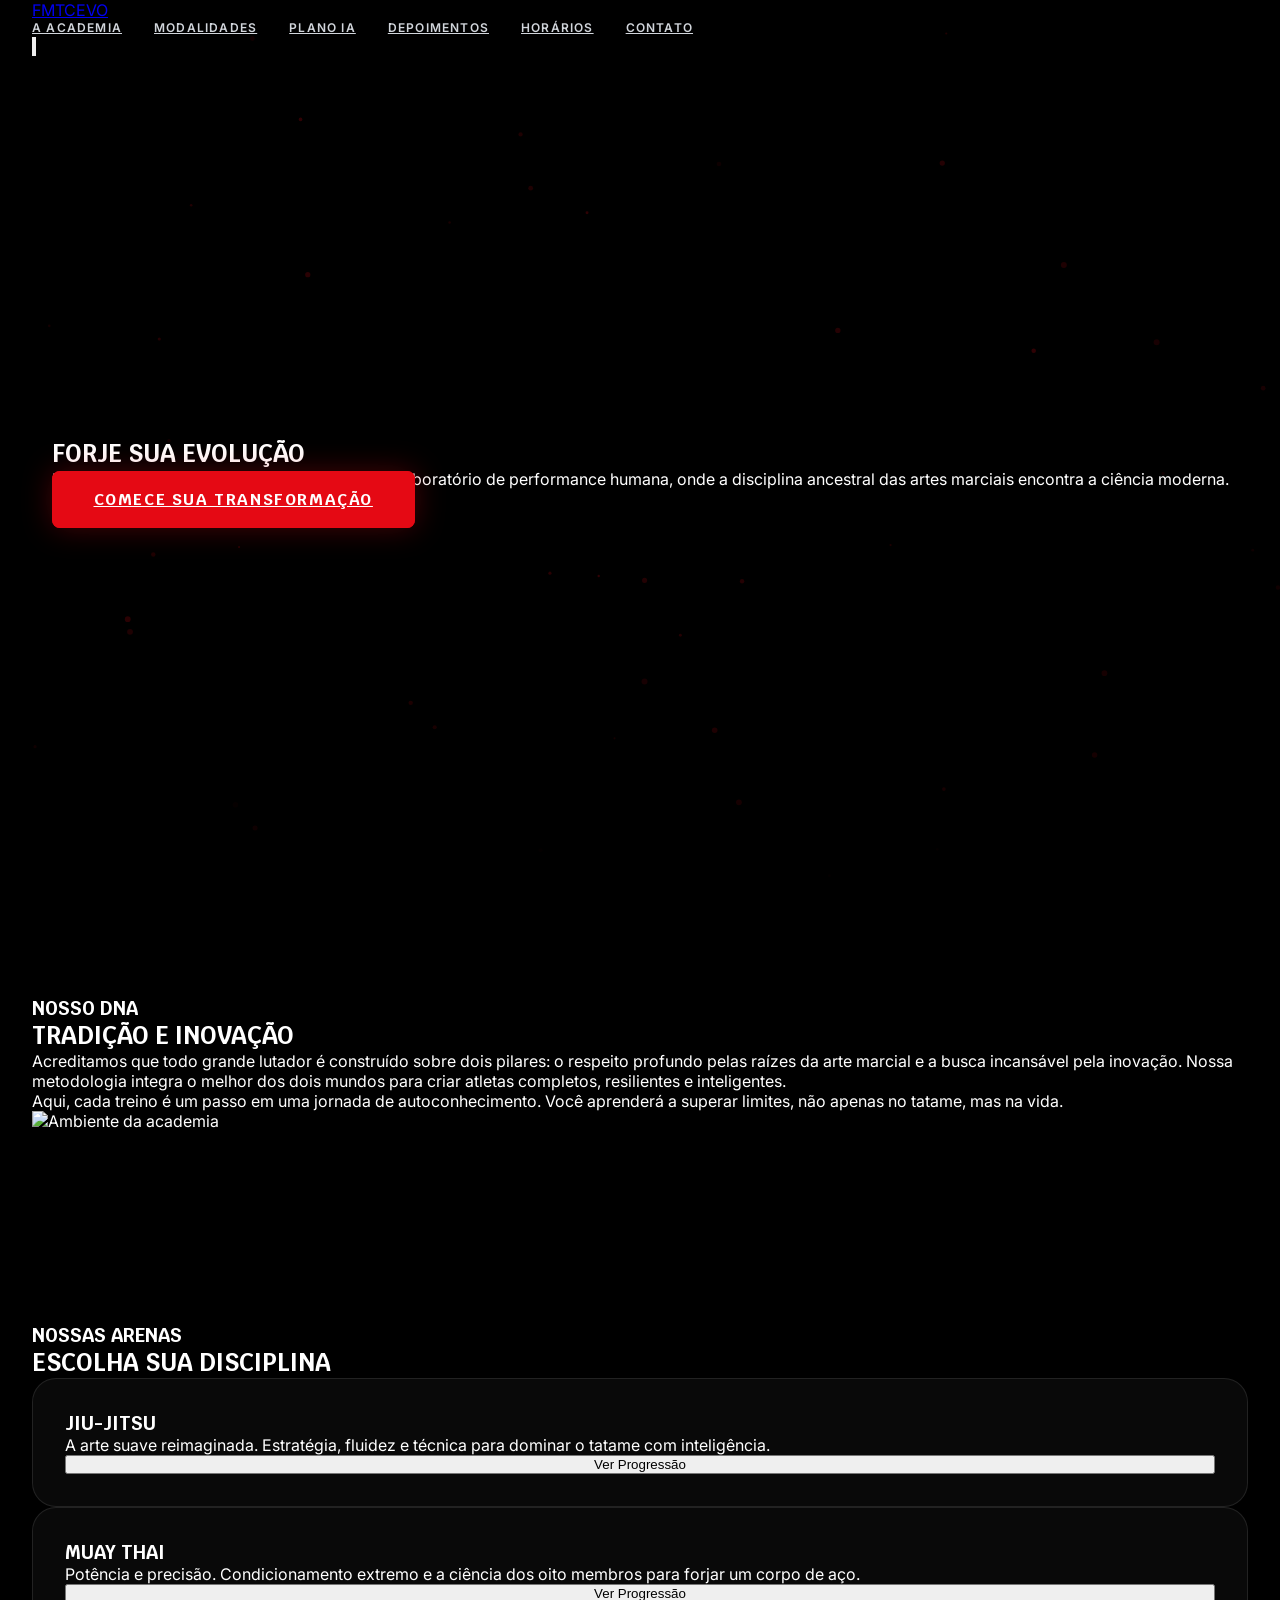
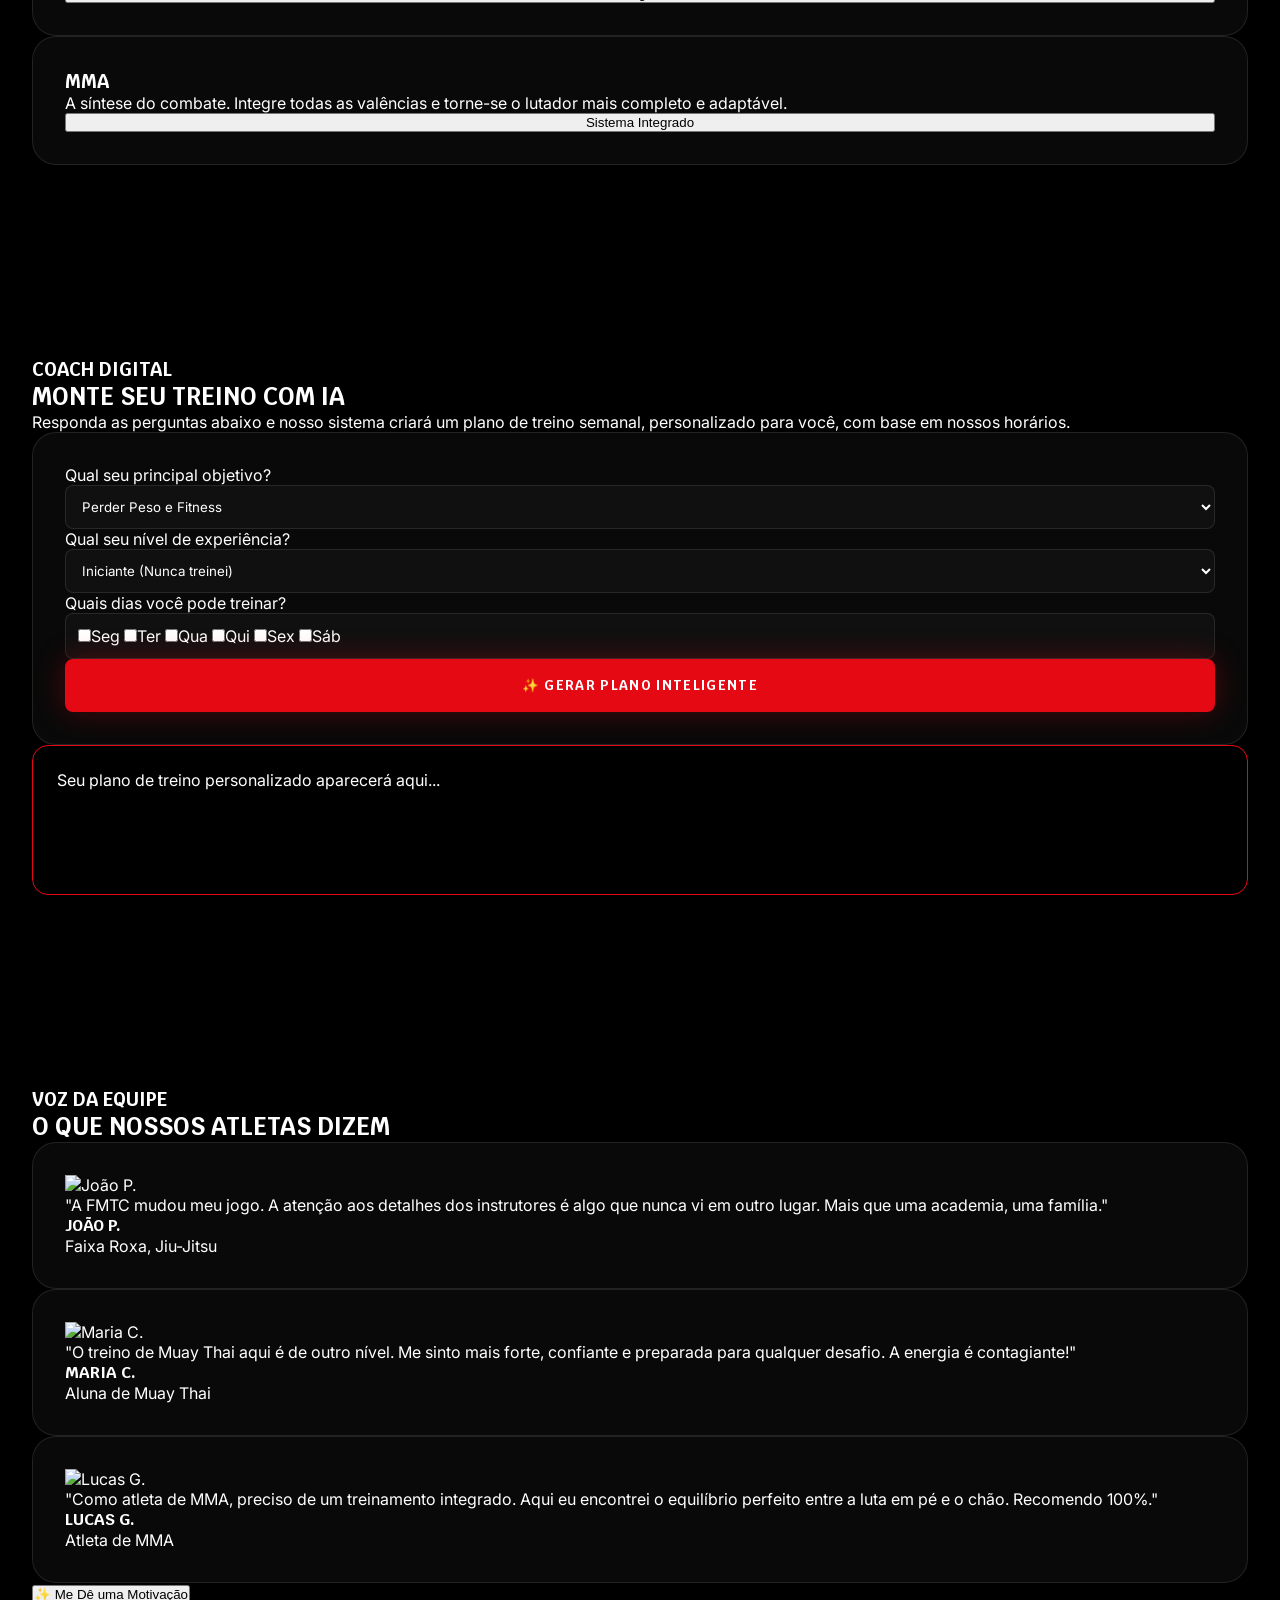
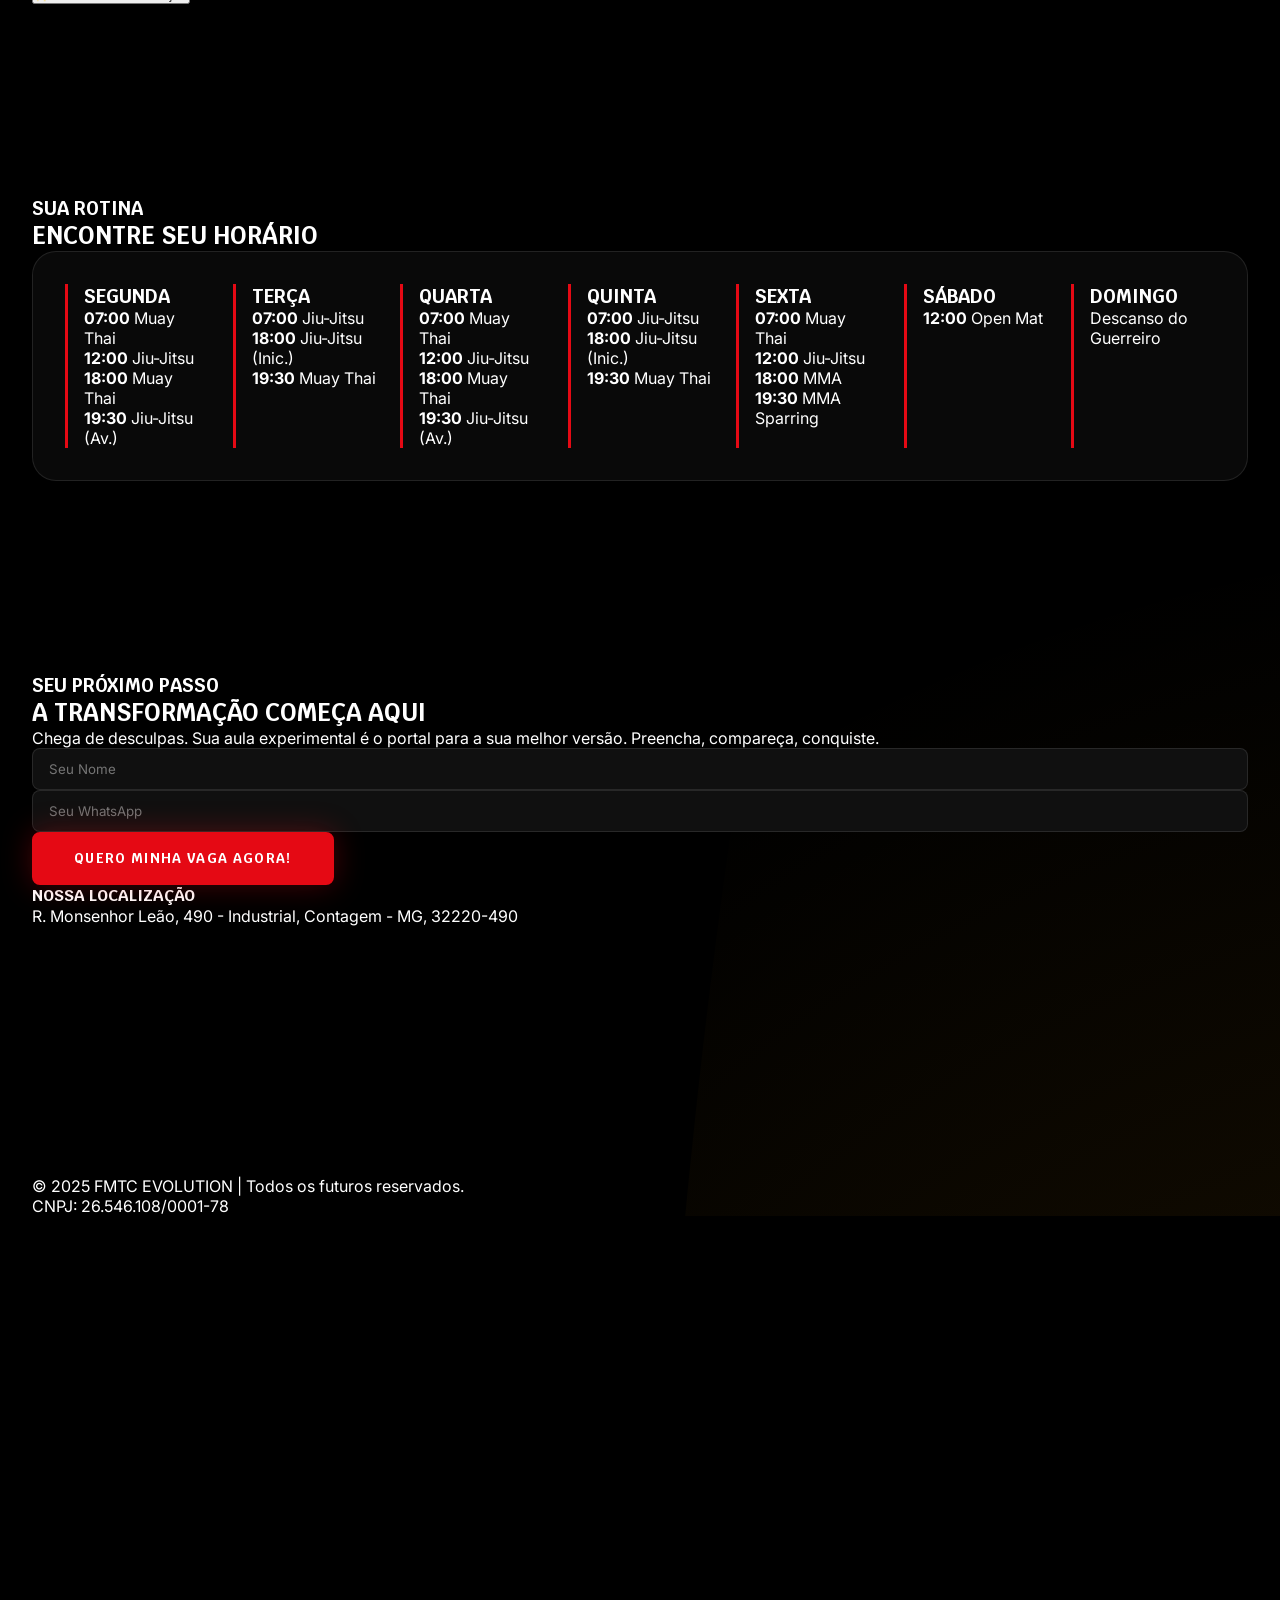
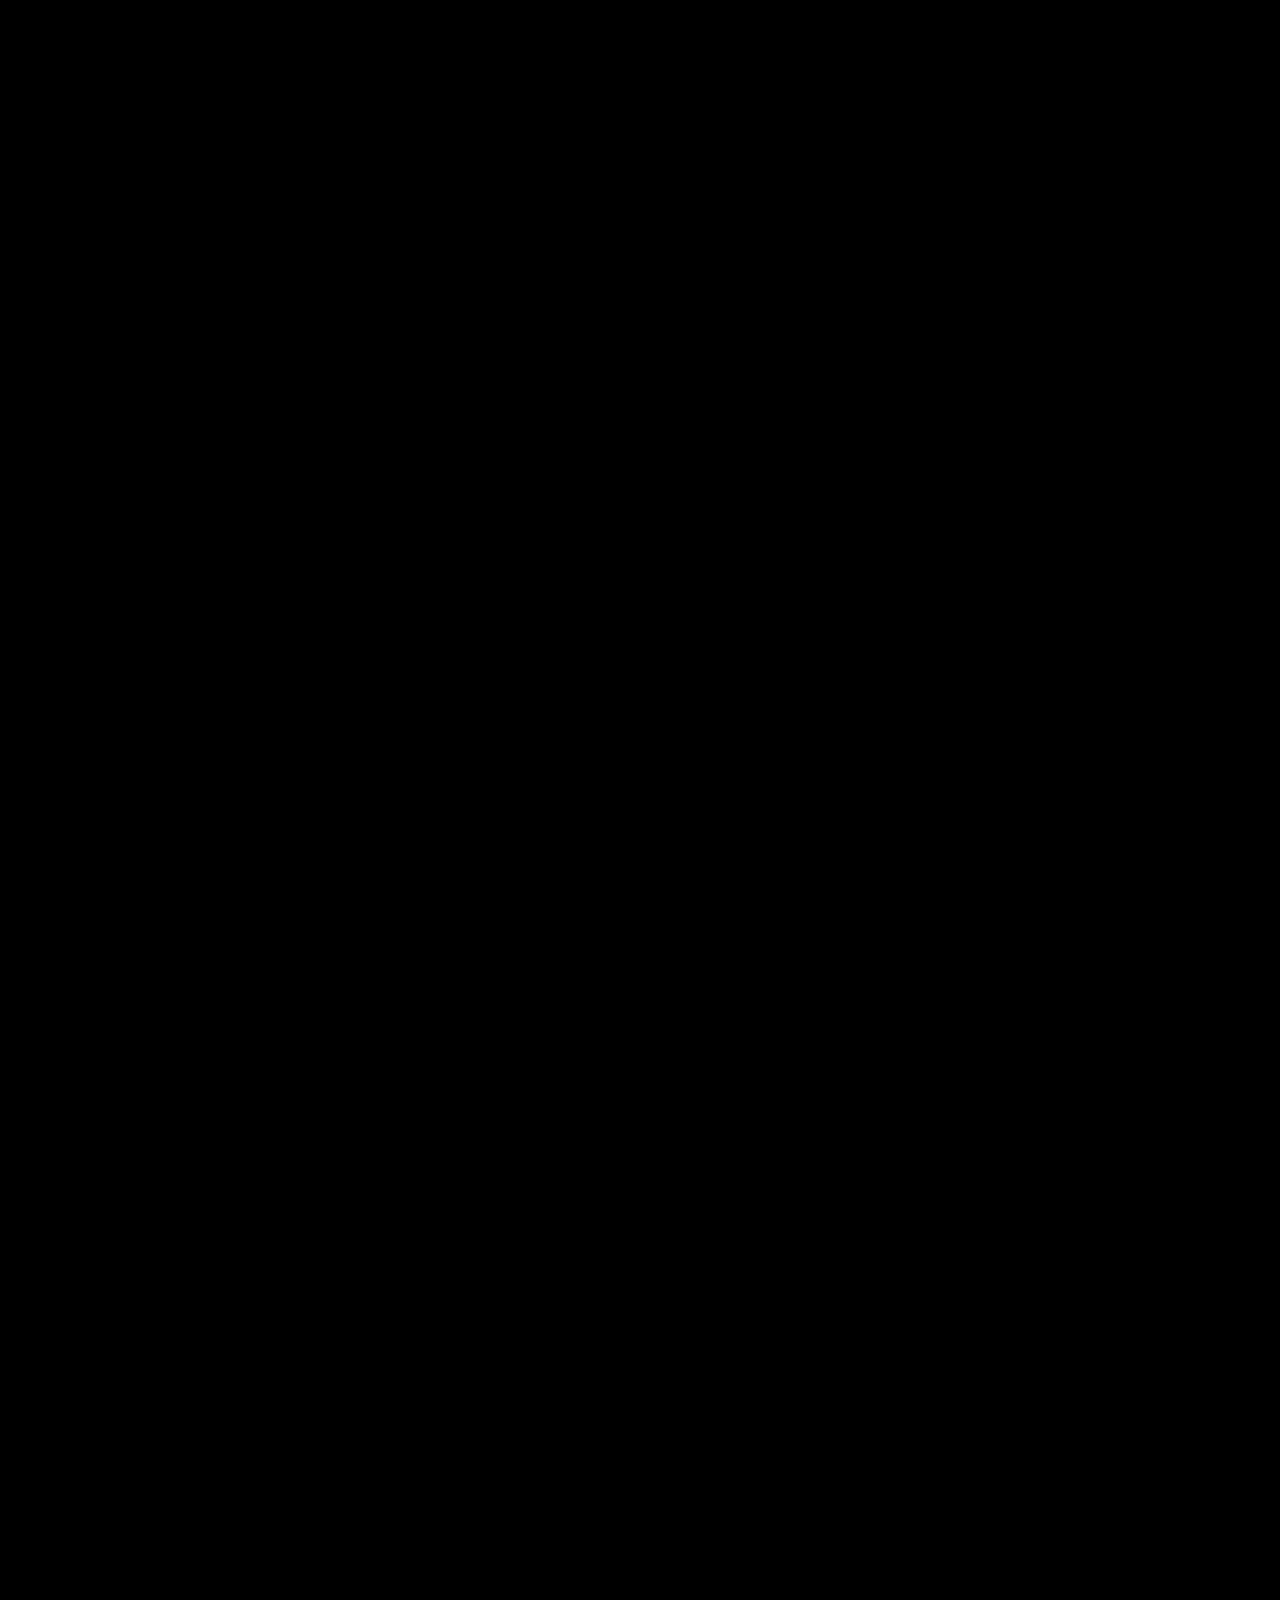
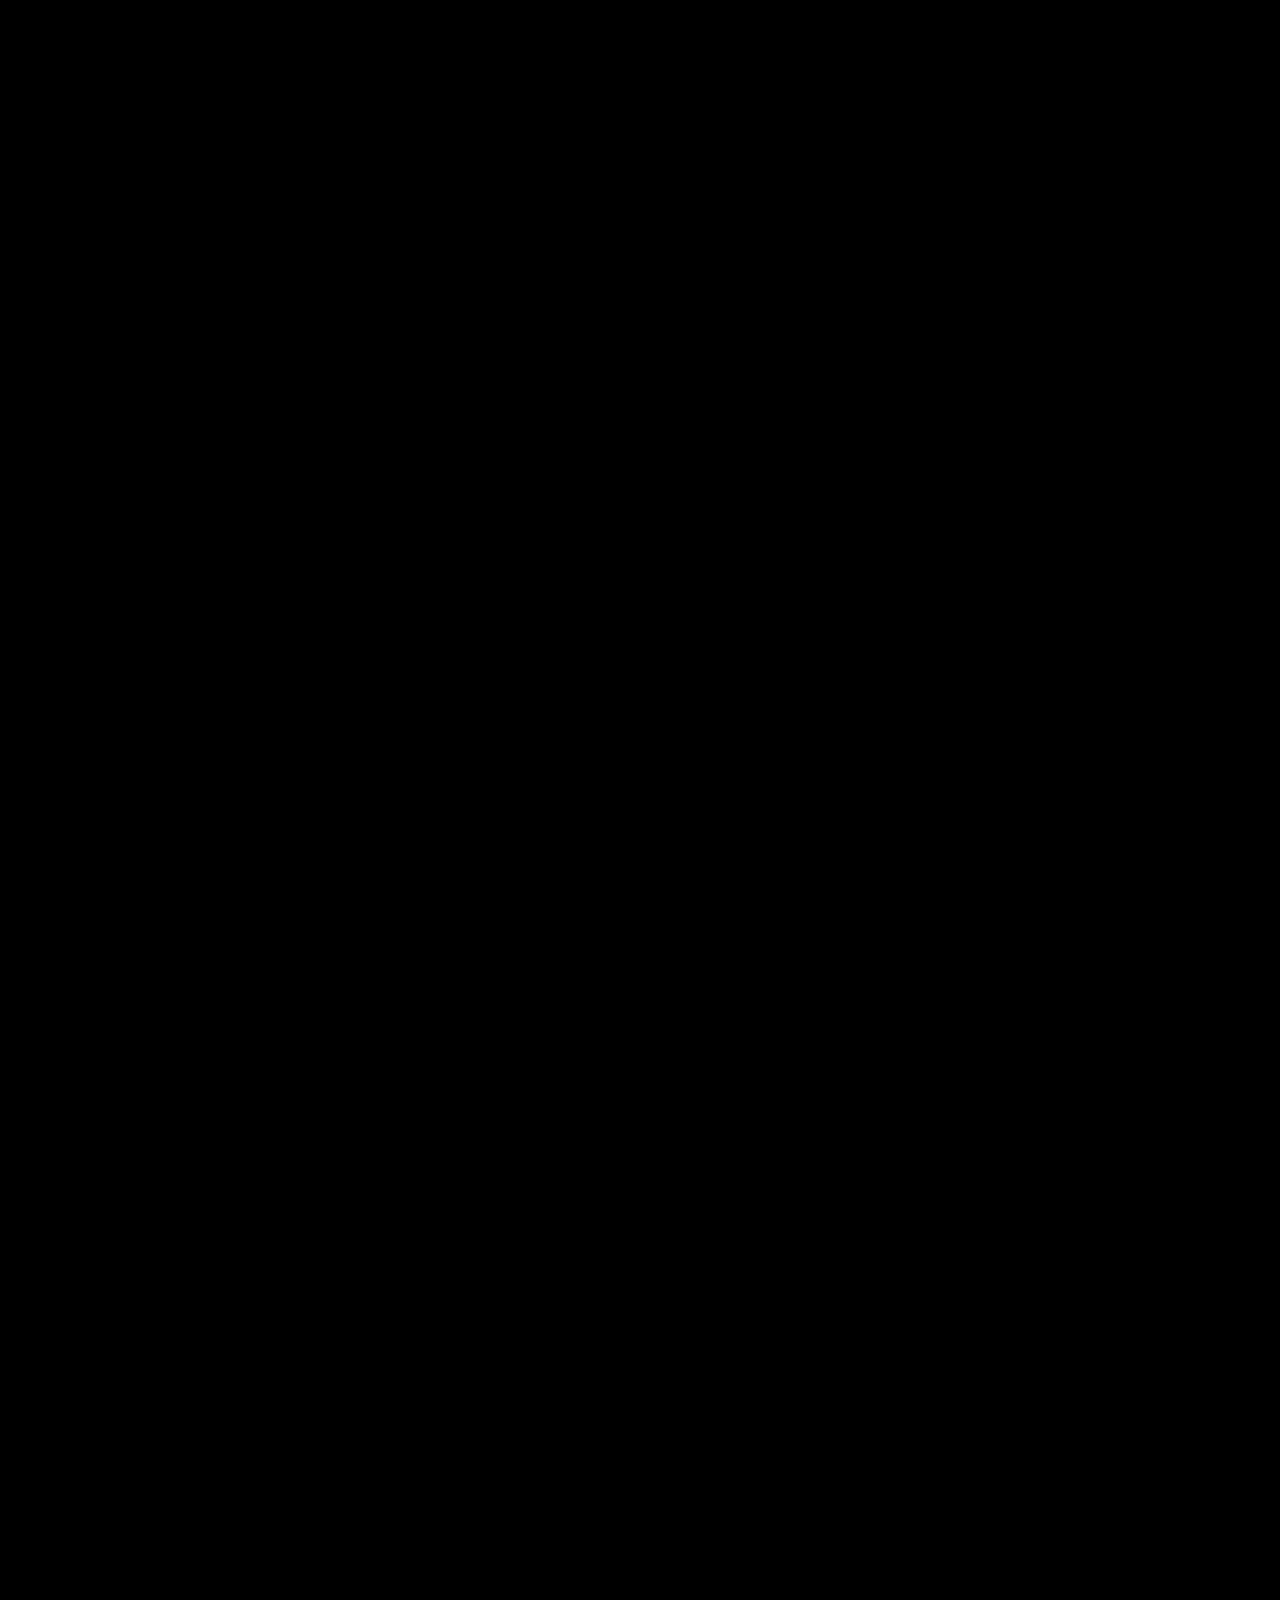
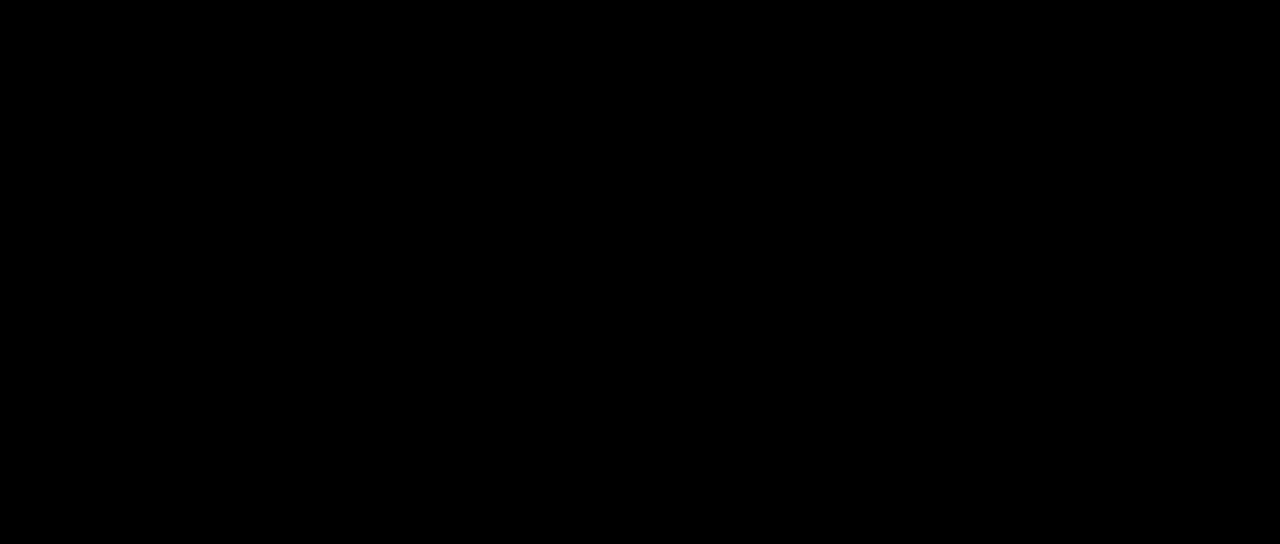
==== commit 982db2bc: "Revitalização" ====
--- a/index.html
+++ b/index.html
@@ -29,344 +29,21 @@
     <link rel="preconnect" href="https://fonts.googleapis.com">
     <link rel="preconnect" href="https://fonts.gstatic.com" crossorigin>
     <link href="https://fonts.googleapis.com/css2?family=Krub:wght@600;700&family=Inter:wght@400;500&display=swap" rel="stylesheet">
-
-    <style>
-        :root {
-            --color-background: #000000;
-            --color-surface: #101010;
-            --color-primary: #E50914;
-            --color-glow: #ff001e;
-            --color-accent: #F59E0B; /* Dourado/Âmbar como nova cor de destaque */
-            --color-text-primary: #ffffff;
-            --color-text-secondary: #b3b3b3;
-        }
-
-        /* ===== SCROLLBAR PERSONALIZADO ===== */
-        ::-webkit-scrollbar { width: 8px; }
-        ::-webkit-scrollbar-track { background: var(--color-surface); }
-        ::-webkit-scrollbar-thumb { background: var(--color-primary); border-radius: 10px; }
-        ::-webkit-scrollbar-thumb:hover { background: var(--color-glow); }
-
-        html { 
-            -webkit-font-smoothing: antialiased; 
-            -moz-osx-font-smoothing: grayscale;
-        }
-        html.scroll-lock, body.scroll-lock {
-            overflow: hidden;
-        }
-
-        body { 
-            font-family: 'Inter', sans-serif; 
-            background-color: var(--color-background); 
-            color: var(--color-text-primary); 
-            overflow-x: hidden; /* Previne scroll horizontal */
-        }
-
-        h1, h2, h3, h4, h5, h6 { font-family: 'Krub', sans-serif; font-weight: 700; text-transform: uppercase; }
-
-        /* ===== EFEITO AURORA ANIMADO ===== */
-        .aurora-background {
-            position: relative;
-        }
-        .aurora-background::before {
-            content: "";
-            position: absolute;
-            top: 50%;
-            left: 50%;
-            width: 150%;
-            padding-bottom: 150%;
-            border-radius: 50%;
-            background: radial-gradient(circle at center, rgba(229, 9, 20, 0.1) 0%, rgba(245, 158, 11, 0.08) 25%, transparent 50%);
-            animation: aurora-spin 25s linear infinite;
-            transform-origin: center center;
-            will-change: transform;
-            z-index: 0;
-        }
-        @keyframes aurora-spin {
-            from { transform: translate(-50%, -50%) rotate(0deg); }
-            to { transform: translate(-50%, -50%) rotate(360deg); }
-        }
-        .content-wrapper { position: relative; z-index: 1; width: 100%; overflow: hidden; }
-        section { padding: 4rem 1rem; }
-        @media (min-width: 768px) {
-            section { padding: 6rem 1.5rem; }
-        }
-
-        /* ===== HEADER E NAVEGAÇÃO ATIVA ===== */
-         #main-nav a {
-            position: relative;
-            transition: color 0.3s ease;
-        }
-         #main-nav a::after {
-            content: '';
-            position: absolute;
-            width: 0;
-            height: 2px;
-            bottom: -5px;
-            left: 50%;
-            transform: translateX(-50%);
-            background-color: var(--color-primary);
-            transition: width 0.3s ease;
-        }
-         #main-nav a:hover::after,
-         #main-nav a.active::after {
-            width: 100%;
-        }
-         #main-nav a.active {
-            color: var(--color-primary);
-        }
-
-        /* ===== SEÇÃO HERO ===== */
-        #hero {
-            min-height: 100vh;
-            display: flex;
-            align-items: center;
-            justify-content: center;
-            padding-top: 5rem;
-            padding-bottom: 2rem;
-        }
-        #hero-video {
-            position: absolute; top: 0; left: 0; width: 100%; height: 100%; object-fit: cover; z-index: -1;
-            filter: grayscale(80%) contrast(1.2) brightness(0.7);
-        }
-        
-        /* ===== BOTÃO ===== */
-        .cta-button {
-            background: var(--color-primary);
-            border: 2px solid var(--color-primary);
-            color: var(--color-text-primary);
-            padding: 0.8rem 1.5rem;
-            border-radius: 8px;
-            font-family: 'Krub', sans-serif;
-            font-weight: 700;
-            text-transform: uppercase;
-            letter-spacing: 0.1em;
-            transition: all 0.3s ease;
-            position: relative;
-            overflow: hidden;
-            box-shadow: 0 0 15px 0px rgba(229, 9, 20, 0.5);
-        }
-         @media (min-width: 768px) {
-            .cta-button {
-                padding: 1rem 2.5rem;
-            }
-        }
-        .cta-button:hover {
-            background: var(--color-glow);
-            border-color: var(--color-glow);
-            box-shadow: 0 0 25px 5px rgba(229, 9, 20, 0.8);
-            transform: translateY(-5px) scale(1.05);
-        }
-        .cta-button:disabled {
-            background-color: #555;
-            border-color: #555;
-            cursor: not-allowed;
-            box-shadow: none;
-            transform: none;
-        }
-        
-        /* ===== CARDS DE VIDRO COM EFEITO 3D ===== */
-        .glass-card {
-            background: rgba(16, 16, 16, 0.6);
-            border: 1px solid rgba(255, 255, 255, 0.1);
-            backdrop-filter: blur(12px);
-            border-radius: 1.5rem;
-            transition: all 0.3s ease;
-            height: 100%;
-            display: flex;
-            flex-direction: column;
-            transform-style: preserve-3d;
-        }
-        .glass-card:hover {
-            border-color: var(--color-primary);
-            box-shadow: 0 0 30px rgba(229, 9, 20, 0.3);
-        }
-        .glass-card-inner {
-             padding: 1.5rem;
-             display: flex;
-             flex-direction: column;
-             height: 100%;
-             transform: translateZ(20px);
-        }
-        @media (min-width: 768px) {
-            .glass-card-inner { padding: 2rem; }
-        }
-        
-        /* ===== MODAL REFINADO ===== */
-        .modal { 
-            transition: opacity 0.3s ease, background-color 0.3s ease; 
-            background-color: rgba(0,0,0,0);
-        }
-        .modal.modal-active { 
-            opacity: 1; 
-            pointer-events: auto; 
-            background-color: rgba(0,0,0,0.7);
-            backdrop-filter: blur(8px);
-        }
-        .modal-content { 
-            transform: translateY(30px) scale(0.98); 
-            opacity: 0; 
-            transition: transform 0.4s cubic-bezier(0.16, 1, 0.3, 1), opacity 0.4s ease; 
-        }
-        .modal.modal-active .modal-content { 
-            transform: translateY(0) scale(1); 
-            opacity: 1; 
-        }
-        
-        /* ===== TIMELINE DE GRADUAÇÃO (ATUALIZADO) ===== */
-        .timeline { position: relative; }
-        .timeline::after { 
-            content: ''; 
-            position: absolute; 
-            width: 4px; 
-            top: 10px; 
-            bottom: 10px; 
-            left: 20px; 
-            border-radius: 2px; 
-        }
-        .timeline-jj::after {
-            background: linear-gradient(to bottom, #d1d5db, #3b82f6, #9333ea, #78350f, #111827, transparent);
-        }
-        .timeline-mt::after {
-            background: linear-gradient(to bottom, #f97316, #3b82f6, #eab308, #22c55e, #78350f, #111827, #d1d5db, #facc15, transparent);
-        }
-
-        .timeline-item { position: relative; padding-left: 60px; padding-bottom: 1.5rem; }
-        .timeline-item:last-child { padding-bottom: 0; }
-        .timeline-item::before { 
-            content: ''; 
-            position: absolute; 
-            width: 24px; 
-            height: 24px; 
-            left: 10px; 
-            top: 0; 
-            background-color: var(--color-surface); 
-            border: 4px solid var(--border-color, var(--color-primary)); 
-            border-radius: 50%; 
-            z-index: 1; 
-            transition: all 0.3s ease; 
-        }
-        .timeline-item:hover::before { 
-            transform: scale(1.2); 
-            box-shadow: 0 0 15px var(--border-color, var(--color-primary));
-            background-color: var(--border-color, var(--color-primary));
-        }
-
-        /* Cores dos pontos da Timeline - Jiu-Jitsu Infantil */
-        #modal-jiujitsu .timeline-infantil .timeline-item:nth-child(1) { --border-color: #a1a1aa; }
-        #modal-jiujitsu .timeline-infantil .timeline-item:nth-child(2) { --border-color: #eab308; }
-        #modal-jiujitsu .timeline-infantil .timeline-item:nth-child(3) { --border-color: #f97316; }
-        #modal-jiujitsu .timeline-infantil .timeline-item:nth-child(4) { --border-color: #22c55e; }
-
-        /* Cores dos pontos da Timeline - Jiu-Jitsu Adulto */
-        #modal-jiujitsu .timeline-adulto .timeline-item:nth-child(1) { --border-color: #ffffff; }
-        #modal-jiujitsu .timeline-adulto .timeline-item:nth-child(2) { --border-color: #3b82f6; }
-        #modal-jiujitsu .timeline-adulto .timeline-item:nth-child(3) { --border-color: #9333ea; }
-        #modal-jiujitsu .timeline-adulto .timeline-item:nth-child(4) { --border-color: #78350f; }
-        #modal-jiujitsu .timeline-adulto .timeline-item:nth-child(5) { --border-color: #E50914; }
-
-        /* Cores dos pontos da Timeline - Muay Thai */
-        #modal-muaythai .timeline-item:nth-child(1) { --border-color: #ffffff; }
-        #modal-muaythai .timeline-item:nth-child(2) { --border-color: #f97316; }
-        #modal-muaythai .timeline-item:nth-child(3) { --border-color: #f97316; }
-        #modal-muaythai .timeline-item:nth-child(4) { --border-color: #3b82f6; }
-        #modal-muaythai .timeline-item:nth-child(5) { --border-color: #3b82f6; }
-        #modal-muaythai .timeline-item:nth-child(6) { --border-color: #eab308; }
-        #modal-muaythai .timeline-item:nth-child(7) { --border-color: #eab308; }
-        #modal-muaythai .timeline-item:nth-child(8) { --border-color: #22c55e; }
-        #modal-muaythai .timeline-item:nth-child(9) { --border-color: #22c55e; }
-        #modal-muaythai .timeline-item:nth-child(10) { --border-color: #78350f; }
-        #modal-muaythai .timeline-item:nth-child(11) { --border-color: #78350f; }
-        #modal-muaythai .timeline-item:nth-child(12) { --border-color: #6b7280; }
-        #modal-muaythai .timeline-item:nth-child(13) { --border-color: #6b7280; }
-        #modal-muaythai .timeline-item:nth-child(14) { --border-color: #6b7280; }
-        #modal-muaythai .timeline-item:nth-child(15) { --border-color: #6b7280; }
-        #modal-muaythai .timeline-item:nth-child(16) { --border-color: #d1d5db; }
-        #modal-muaythai .timeline-item:nth-child(17) { --border-color: #facc15; }
-
-        .timeline-item-content {
-            display: flex;
-            align-items: center;
-            gap: 1rem;
-        }
-        .belt-visual {
-            width: 90px;
-            height: 28px;
-            border: 2px solid #444;
-            border-radius: 4px;
-            flex-shrink: 0;
-            box-shadow: inset 0 2px 4px rgba(0,0,0,0.4);
-        }
-        .prajied-visual {
-            width: 70px;
-            height: 28px;
-            border-radius: 14px;
-            border: 2px solid #555;
-            flex-shrink: 0;
-            box-shadow: inset 0 0 5px rgba(0,0,0,0.4);
-        }
-
-        /* ===== HORÁRIOS ===== */
-        #horarios-grid {
-            background: rgba(16, 16, 16, 0.6);
-            border: 1px solid rgba(255, 255, 255, 0.1);
-            backdrop-filter: blur(12px);
-            border-radius: 1.5rem;
-            padding: 1.5rem;
-            display: grid;
-            grid-template-columns: 1fr;
-            gap: 1.5rem;
-        }
-        @media (min-width: 640px) {
-            #horarios-grid { grid-template-columns: repeat(2, 1fr); padding: 2rem; }
-        }
-        @media (min-width: 1024px) {
-            #horarios-grid { grid-template-columns: repeat(4, 1fr); }
-        }
-        @media (min-width: 1280px) {
-            #horarios-grid { grid-template-columns: repeat(7, 1fr); }
-        }
-        .horarios-dia {
-            border-left: 2px solid var(--color-primary);
-            padding-left: 1rem;
-        }
-
-        /* ===== GEMINI FEATURES ===== */
-        .gemini-form-select, .gemini-form-checkbox-group {
-            background: var(--color-surface);
-            border: 1px solid rgba(255, 255, 255, 0.1);
-            border-radius: 0.5rem;
-            padding: 0.75rem;
-        }
-        .gemini-result-box {
-            background: rgba(0,0,0,0.5);
-            border: 1px solid var(--color-primary);
-            border-radius: 1rem;
-            padding: 1.5rem;
-            min-height: 150px;
-        }
-        @media (max-width: 1023px) {
-            .gemini-result-box {
-                 margin-top: 1.5rem;
-            }
-        }
-        .loader {
-            width: 48px;
-            height: 48px;
-            border: 5px solid #FFF;
-            border-bottom-color: var(--color-primary);
-            border-radius: 50%;
-            display: inline-block;
-            box-sizing: border-box;
-            animation: rotation 1s linear infinite;
-        }
-        @keyframes rotation {
-            0% { transform: rotate(0deg); }
-            100% { transform: rotate(360deg); }
-        }
-    </style>
+    
+    <!-- CSS Externo Premium -->
+    <link rel="stylesheet" href="style.css">
 </head>
 <body class="aurora-background">
+
+<!-- Loading Screen Premium -->
+<div id="loading-screen">
+    <div class="loader-ring"></div>
+    <div class="loader-text">FMTC-MMA</div>
+</div>
+
+<!-- Particles Canvas -->
+<canvas id="particles-canvas"></canvas>
+
 <div class="content-wrapper">
 
     <!-- ===== HEADER ===== -->
@@ -400,7 +77,7 @@
         <!-- ===== HERO SECTION ===== -->
         <section id="hero" class="relative text-center">
             <video id="hero-video" autoplay muted loop playsinline poster="https://placehold.co/1920x1080/000000/101010?text=Loading...">
-                <source src="https://assets.mixkit.co/videos/preview/mixkit-shadow-boxer-in-a-dark-gym-42283-large.mp4" type="video/mp4">
+                <source src="https://assets.mixkit.co/videos/preview/mixkit-two-boxers-in-the-ring-fighting-43555-large.mp4" type="video/mp4">
             </video>
             <div class="relative z-10 p-6">
                 <h1 class="text-4xl sm:text-6xl md:text-8xl lg:text-9xl font-black text-white leading-tight">Forje sua Evolução</h1>
@@ -689,228 +366,8 @@
     </div>
 </div>
 
-<!-- Script para o efeito 3D Tilt -->
+<!-- Scripts Premium -->
 <script src="https://cdnjs.cloudflare.com/ajax/libs/vanilla-tilt/1.8.0/vanilla-tilt.min.js"></script>
-
-<script>
-document.addEventListener('DOMContentLoaded', function() {
-    const docHtml = document.documentElement;
-    const docBody = document.body;
-
-    // ===== MENU MOBILE =====
-    const mobileMenuButton = document.getElementById('mobile-menu-button');
-    const mobileMenu = document.getElementById('mobile-menu');
-    const toggleMenu = () => {
-        mobileMenu.classList.toggle('-translate-x-full');
-        docBody.classList.toggle('scroll-lock', !mobileMenu.classList.contains('-translate-x-full'));
-    };
-    mobileMenuButton.addEventListener('click', toggleMenu);
-    document.querySelectorAll('#mobile-menu a').forEach(link => {
-        link.addEventListener('click', (e) => {
-            e.preventDefault();
-            const targetId = link.getAttribute('href');
-            document.querySelector(targetId).scrollIntoView({ behavior: 'smooth' });
-            if (!mobileMenu.classList.contains('-translate-x-full')) {
-                toggleMenu();
-            }
-        });
-    });
-    
-    // ===== NAVEGAÇÃO ATIVA (SCROLLSPY) =====
-    const sections = document.querySelectorAll('main section');
-    const navLinks = document.querySelectorAll('#main-nav a');
-    
-    const activateLink = (id) => {
-        navLinks.forEach(link => {
-            link.classList.toggle('active', link.getAttribute('href') === `#${id}`);
-        });
-    };
-
-    const observer = new IntersectionObserver((entries) => {
-        entries.forEach(entry => {
-            if (entry.isIntersecting) {
-                activateLink(entry.target.id);
-            }
-        });
-    }, { rootMargin: '-50% 0px -50% 0px' });
-
-    sections.forEach(section => observer.observe(section));
-    
-    // ===== LÓGICA DOS MODAIS (GENÉRICO) =====
-    const modalTriggers = document.querySelectorAll('.modal-trigger');
-    const modals = document.querySelectorAll('.modal');
-    const modalCloses = document.querySelectorAll('.modal-close');
-
-    const openModal = (modalId) => {
-        const modal = document.getElementById(`modal-${modalId}`);
-        if (modal) {
-            modal.classList.add('modal-active');
-            docBody.classList.add('scroll-lock');
-        }
-    };
-
-    const closeModal = (modal) => {
-        if (modal) {
-            modal.classList.remove('modal-active');
-            const isAnyModalActive = Array.from(modals).some(m => m.classList.contains('modal-active'));
-            if (!isAnyModalActive) {
-                docBody.classList.remove('scroll-lock');
-            }
-        }
-    };
-
-    modalTriggers.forEach(trigger => trigger.addEventListener('click', () => openModal(trigger.dataset.modal)));
-    modalCloses.forEach(button => button.addEventListener('click', (e) => closeModal(e.target.closest('.modal'))));
-    modals.forEach(modal => modal.addEventListener('click', (e) => { if (e.target === modal) closeModal(modal); }));
-    document.addEventListener('keydown', (e) => {
-        if (e.key === "Escape") document.querySelectorAll('.modal.modal-active').forEach(closeModal);
-    });
-
-    // ===== ANIMAÇÃO 3D DOS CARDS (COM SEGURANÇA) =====
-    try {
-        VanillaTilt.init(document.querySelectorAll("[data-tilt]"), {
-            max: 15,
-            speed: 400,
-            glare: true,
-            "max-glare": 0.3,
-        });
-    } catch (e) {
-        console.error("Vanilla Tilt failed to load, but the site will continue working.", e);
-    }
-
-    // ===== FUNCIONALIDADES OFFLINE =====
-
-    // --- Gerador de Plano de Treino Offline ---
-    const planForm = document.getElementById('offline-plan-form');
-    const planResultDiv = document.getElementById('plan-result');
-    const generatePlanBtn = document.getElementById('generate-plan-btn');
-
-    const getOfflinePlan = (level, days) => {
-        const daysString = days.length > 0 ? `nos seus dias disponíveis (${days.join(', ')})` : '';
-        let intro, plan;
-
-        switch(level) {
-            case 'Iniciante':
-                intro = `Excelente começo! Foco na consistência e nos fundamentos. Este plano inicial vai construir uma base sólida para sua evolução.`;
-                plan = `
-                    <ul>
-                        <li><strong>Foco:</strong> Aulas de Jiu-Jitsu (Iniciante) e Muay Thai.</li>
-                        <li><strong>Sugestão:</strong> Alterne entre as duas modalidades ${daysString} para um desenvolvimento completo.</li>
-                        <li><strong>Dica:</strong> O Open Mat de Sábado é ótimo para praticar com calma o que aprendeu.</li>
-                    </ul>`;
-                break;
-            case 'Intermediário':
-                intro = `Ótimo! Agora vamos refinar suas habilidades e aumentar a intensidade. Este plano é focado em consolidar seu conhecimento.`;
-                plan = `
-                    <ul>
-                        <li><strong>Foco:</strong> Aulas regulares de Jiu-Jitsu e Muay Thai para aprimorar a técnica.</li>
-                        <li><strong>Sugestão:</strong> Participe das aulas de Jiu-Jitsu (Avançado) ${daysString} para se desafiar.</li>
-                        <li><strong>Dica:</strong> Use o Open Mat de Sábado para testar novas posições e estratégias.</li>
-                    </ul>`;
-                break;
-            case 'Avançado':
-                intro = `Hora de ir para o próximo nível. Este plano é para quem busca performance máxima, seja para competição ou para superar seus próprios limites.`;
-                plan = `
-                    <ul>
-                        <li><strong>Foco:</strong> Aulas de Jiu-Jitsu (Avançado) e treinos de MMA na Sexta.</li>
-                        <li><strong>Sugestão:</strong> Integre os treinos de MMA Sparring ${daysString.includes('Sexta') ? 'na Sexta' : ''} para testar seu jogo completo.</li>
-                        <li><strong>Dica:</strong> Mantenha a base afiada com as aulas regulares e use o Open Mat para rolas de alto nível.</li>
-                    </ul>`;
-                break;
-            default:
-                intro = `Vamos montar o treino ideal para você.`;
-                plan = `<p>Selecione seu nível de experiência para ver uma sugestão.</p>`
-        }
-        return `<p class="mb-4">${intro}</p>${plan}`;
-    };
-
-    planForm.addEventListener('submit', (e) => {
-        e.preventDefault();
-        generatePlanBtn.disabled = true;
-        planResultDiv.innerHTML = '<div class="loader mx-auto"></div><p class="text-center mt-4">Gerando seu plano...</p>';
-
-        const formData = new FormData(planForm);
-        const level = formData.get('level');
-        const days = formData.getAll('days');
-
-        if (days.length === 0) {
-            planResultDiv.innerHTML = '<p class="text-red-500">Por favor, selecione pelo menos um dia para treinar.</p>';
-            generatePlanBtn.disabled = false;
-            return;
-        }
-        
-        // Simula um pequeno delay para a UI
-        setTimeout(() => {
-            planResultDiv.innerHTML = getOfflinePlan(level, days);
-            generatePlanBtn.disabled = false;
-        }, 800);
-    });
-
-    // --- Gerador de Motivação Offline ---
-    const getMotivationBtn = document.getElementById('get-motivation-btn');
-    const motivationContentDiv = document.getElementById('motivation-content');
-    const quotes = [
-        "A dor é temporária, a glória é eterna.",
-        "O tatame é o espelho da alma. Ele não mente.",
-        "Disciplina é fazer o que precisa ser feito, mesmo quando você não quer.",
-        "Não conte os dias, faça os dias contarem.",
-        "A faixa preta é uma faixa branca que nunca desistiu.",
-        "A força não vem da capacidade corporal, e sim de uma vontade indomável.",
-        "O único treino ruim é aquele que não aconteceu.",
-        "Respeite todos, não tema ninguém.",
-        "A maior vitória é a vitória sobre si mesmo.",
-        "Um campeão tem medo de perder. Todos os outros têm medo de vencer.",
-        "Sorte é o que acontece quando a preparação encontra a oportunidade.",
-        "O suor no dojo economiza sangue no campo de batalha.",
-        "Seja mais forte que sua melhor desculpa.",
-        "A técnica conquista a força bruta.",
-        "Cada gota de suor é um passo a mais rumo à maestria.",
-        "Não se trata de ser o melhor. Trata-se de ser melhor do que você era ontem.",
-        "A mente é seu melhor músculo. Treine-a.",
-        "O fracasso é apenas a oportunidade de recomeçar com mais inteligência.",
-        "A persistência realiza o impossível.",
-        "Um leão não se preocupa com a opinião das ovelhas.",
-        "O caminho do guerreiro é a aceitação total da morte.",
-        "Transforme a dor em poder.",
-        "A arte de vencer se aprende nas derrotas.",
-        "Quanto mais você sua no treino, menos você sangra na batalha.",
-        "A cor da faixa só serve para segurar as calças. O que vale é o seu jiu-jitsu.",
-        "Vença a si mesmo e vencerá o mundo.",
-        "Para cada técnica, existe uma contra-técnica.",
-        "O medo é uma reação. A coragem é uma decisão.",
-        "O objetivo não é ser invencível, mas sim nunca desistir de lutar.",
-        "Um passo de cada vez. Um round de cada vez.",
-        "O corpo alcança o que a mente acredita.",
-        "A repetição é a mãe da habilidade.",
-        "Humildade não é pensar menos de si mesmo, é pensar menos em si mesmo.",
-        "Aprenda as regras como um profissional para que possa quebrá-las como um artista.",
-        "O silêncio antes do combate é onde a estratégia nasce.",
-        "Não levante a sua voz, melhore os seus argumentos.",
-        "Seja calmo como um lago, mas com a fúria de um dragão por dentro.",
-        "Um guerreiro não desiste do que ama, ele encontra amor no que faz.",
-        "A excelência não é um ato, mas um hábito.",
-        "A melhor defesa é um ataque inteligente.",
-        "Conheça seu inimigo e a si mesmo, e você não precisará temer o resultado de cem batalhas.",
-        "O tatame ensina o que os livros não podem.",
-        "A jornada de mil quilômetros começa com um único passo.",
-        "A verdadeira força está em dominar sua própria mente.",
-        "A diferença entre o ordinário e o extraordinário é aquele pequeno 'extra'.",
-        "Não espere pela oportunidade. Crie-a.",
-        "Caia sete vezes, levante-se oito.",
-        "O guerreiro de sucesso é um homem comum, com um foco de laser.",
-        "Sua única limitação é você mesmo.",
-        "O combate é vencido antes mesmo de começar, na mente do lutador."
-    ];
-    
-    getMotivationBtn.addEventListener('click', () => {
-        const randomIndex = Math.floor(Math.random() * quotes.length);
-        const randomQuote = quotes[randomIndex];
-        motivationContentDiv.innerHTML = `<p class='text-2xl text-text-primary'>“${randomQuote}”</p><span class='text-sm text-[var(--color-accent)]'>- Mestre FMTC</span>`;
-        openModal('motivation');
-    });
-
-});
-</script>
+<script src="script.js"></script>
 </body>
 </html>
-
--- a/style.css
+++ b/style.css
@@ -0,0 +1,854 @@
+/* ============================================
+   FMTC-MMA | EVOLUTION STYLESHEET
+   Design Premium para Academia de Artes Marciais
+   ============================================ */
+
+/* ============================================
+   VARIÁVEIS GLOBAIS
+   ============================================ */
+:root {
+    /* Cores Principais */
+    --bg-primary: #000000;
+    --bg-secondary: #0a0a0a;
+    --surface: #101010;
+    --surface-elevated: #1a1a1a;
+    
+    /* Cores de Marca */
+    --color-primary: #E50914;
+    --color-primary-glow: #ff001e;
+    --color-accent: #F59E0B;
+    --color-accent-secondary: #00f6ff;
+    
+    /* Texto */
+    --text-primary: #ffffff;
+    --text-secondary: #b3b3b3;
+    --text-muted: #666666;
+    
+    /* Efeitos */
+    --glass-bg: rgba(16, 16, 16, 0.6);
+    --glass-border: rgba(255, 255, 255, 0.1);
+    
+    /* Tipografia */
+    --font-display: 'Krub', sans-serif;
+    --font-body: 'Inter', sans-serif;
+    
+    /* Espaçamentos */
+    --radius-sm: 8px;
+    --radius-md: 16px;
+    --radius-lg: 24px;
+    --radius-xl: 32px;
+    
+    /* Sombras */
+    --shadow-sm: 0 2px 8px rgba(0, 0, 0, 0.3);
+    --shadow-md: 0 8px 24px rgba(0, 0, 0, 0.4);
+    --shadow-lg: 0 16px 48px rgba(0, 0, 0, 0.5);
+    --shadow-glow-primary: 0 0 30px rgba(229, 9, 20, 0.3);
+    --shadow-glow-accent: 0 0 30px rgba(245, 158, 11, 0.3);
+    
+    /* Transições */
+    --transition-base: all 0.3s cubic-bezier(0.4, 0, 0.2, 1);
+    --transition-slow: all 0.6s cubic-bezier(0.4, 0, 0.2, 1);
+}
+
+/* ============================================
+   RESET E CONFIGURAÇÕES BASE
+   ============================================ */
+* {
+    margin: 0;
+    padding: 0;
+    box-sizing: border-box;
+}
+
+html {
+    scroll-behavior: smooth;
+    -webkit-font-smoothing: antialiased;
+    -moz-osx-font-smoothing: grayscale;
+    overflow-x: hidden;
+}
+
+html.scroll-lock,
+body.scroll-lock {
+    overflow: hidden;
+}
+
+body {
+    font-family: var(--font-body);
+    background-color: var(--bg-primary);
+    color: var(--text-primary);
+    overflow-x: hidden;
+    position: relative;
+}
+
+/* Elementos de Fundo */
+body::before {
+    content: '';
+    position: fixed;
+    top: 0;
+    left: 0;
+    width: 100%;
+    height: 100%;
+    background: radial-gradient(circle at 20% 50%, rgba(229, 9, 20, 0.03) 0%, transparent 50%),
+                radial-gradient(circle at 80% 80%, rgba(245, 158, 11, 0.03) 0%, transparent 50%);
+    pointer-events: none;
+    z-index: -2;
+}
+
+h1, h2, h3, h4, h5, h6 {
+    font-family: var(--font-display);
+    font-weight: 700;
+    text-transform: uppercase;
+}
+
+/* ============================================
+   SCROLLBAR CUSTOMIZADA
+   ============================================ */
+::-webkit-scrollbar {
+    width: 8px;
+}
+
+::-webkit-scrollbar-track {
+    background: var(--surface);
+}
+
+::-webkit-scrollbar-thumb {
+    background: var(--color-primary);
+    border-radius: 10px;
+}
+
+::-webkit-scrollbar-thumb:hover {
+    background: var(--color-primary-glow);
+}
+
+/* ============================================
+   LOADING SCREEN
+   ============================================ */
+#loading-screen {
+    position: fixed;
+    top: 0;
+    left: 0;
+    width: 100%;
+    height: 100%;
+    background: var(--bg-primary);
+    display: flex;
+    flex-direction: column;
+    align-items: center;
+    justify-content: center;
+    z-index: 10000;
+    transition: opacity 0.6s ease, visibility 0.6s ease;
+}
+
+#loading-screen.hidden {
+    opacity: 0;
+    visibility: hidden;
+}
+
+.loader-ring {
+    width: 80px;
+    height: 80px;
+    border: 6px solid rgba(255, 255, 255, 0.1);
+    border-top-color: var(--color-primary);
+    border-radius: 50%;
+    animation: spin 1s linear infinite;
+}
+
+@keyframes spin {
+    to { transform: rotate(360deg); }
+}
+
+.loader-text {
+    margin-top: 24px;
+    font-size: 1.1rem;
+    color: var(--text-secondary);
+    letter-spacing: 0.2em;
+    text-transform: uppercase;
+}
+
+/* ============================================
+   EFEITO AURORA ANIMADO
+   ============================================ */
+.aurora-background {
+    position: relative;
+}
+
+.aurora-background::before {
+    content: "";
+    position: absolute;
+    top: 50%;
+    left: 50%;
+    width: 150%;
+    padding-bottom: 150%;
+    border-radius: 50%;
+    background: radial-gradient(circle at center, 
+        rgba(229, 9, 20, 0.1) 0%, 
+        rgba(245, 158, 11, 0.08) 25%, 
+        transparent 50%);
+    animation: aurora-spin 25s linear infinite;
+    transform-origin: center center;
+    will-change: transform;
+    z-index: 0;
+}
+
+@keyframes aurora-spin {
+    from { transform: translate(-50%, -50%) rotate(0deg); }
+    to { transform: translate(-50%, -50%) rotate(360deg); }
+}
+
+.content-wrapper {
+    position: relative;
+    z-index: 1;
+    width: 100%;
+    overflow: hidden;
+}
+
+/* ============================================
+   PARTÍCULAS DE COMBATE
+   ============================================ */
+#particles-canvas {
+    position: fixed;
+    top: 0;
+    left: 0;
+    width: 100%;
+    height: 100%;
+    pointer-events: none;
+    z-index: 0;
+    opacity: 0.3;
+}
+
+/* ============================================
+   HEADER E NAVEGAÇÃO
+   ============================================ */
+#header {
+    position: fixed;
+    top: 0;
+    left: 0;
+    right: 0;
+    z-index: 50;
+    transition: var(--transition-base);
+}
+
+#header .header-container {
+    background: rgba(0, 0, 0, 0.3);
+    backdrop-filter: blur(12px);
+    border-bottom-left-radius: var(--radius-lg);
+    border-bottom-right-radius: var(--radius-lg);
+    box-shadow: 0 4px 16px rgba(0, 0, 0, 0.5);
+}
+
+.logo {
+    font-size: 1.875rem;
+    font-weight: 900;
+    letter-spacing: 0.05em;
+    transition: var(--transition-base);
+}
+
+.logo:hover {
+    transform: scale(1.05);
+}
+
+.logo-accent {
+    color: var(--color-primary);
+}
+
+/* Navegação Desktop */
+#main-nav {
+    display: flex;
+    align-items: center;
+    gap: 2rem;
+}
+
+#main-nav a {
+    position: relative;
+    color: #d1d5db;
+    font-size: 0.75rem;
+    font-weight: 600;
+    text-transform: uppercase;
+    letter-spacing: 0.1em;
+    transition: var(--transition-base);
+}
+
+#main-nav a::after {
+    content: '';
+    position: absolute;
+    width: 0;
+    height: 2px;
+    bottom: -5px;
+    left: 50%;
+    transform: translateX(-50%);
+    background: var(--color-primary);
+    transition: width 0.3s ease;
+}
+
+#main-nav a:hover,
+#main-nav a.active {
+    color: var(--color-primary);
+}
+
+#main-nav a:hover::after,
+#main-nav a.active::after {
+    width: 100%;
+}
+
+/* Menu Mobile */
+#mobile-menu {
+    position: fixed;
+    inset: 0;
+    background: rgba(0, 0, 0, 0.95);
+    backdrop-filter: blur(20px);
+    display: flex;
+    flex-direction: column;
+    align-items: center;
+    justify-content: center;
+    gap: 2rem;
+    z-index: 40;
+    transition: transform 0.3s ease;
+    transform: translateX(-100%);
+}
+
+#mobile-menu.active {
+    transform: translateX(0);
+}
+
+#mobile-menu a {
+    font-size: 1.5rem;
+    color: #d1d5db;
+    transition: var(--transition-base);
+}
+
+#mobile-menu a:hover {
+    color: var(--color-primary);
+    transform: translateX(10px);
+}
+
+/* ============================================
+   BOTÕES
+   ============================================ */
+.cta-button {
+    background: var(--color-primary);
+    border: 2px solid var(--color-primary);
+    color: var(--text-primary);
+    padding: 0.8rem 1.5rem;
+    border-radius: var(--radius-sm);
+    font-family: var(--font-display);
+    font-weight: 700;
+    text-transform: uppercase;
+    letter-spacing: 0.1em;
+    transition: var(--transition-base);
+    position: relative;
+    overflow: hidden;
+    box-shadow: var(--shadow-glow-primary);
+    cursor: pointer;
+}
+
+.cta-button::before {
+    content: '';
+    position: absolute;
+    top: 50%;
+    left: 50%;
+    width: 0;
+    height: 0;
+    background: rgba(255, 255, 255, 0.2);
+    border-radius: 50%;
+    transform: translate(-50%, -50%);
+    transition: width 0.6s ease, height 0.6s ease;
+}
+
+.cta-button:hover::before {
+    width: 300px;
+    height: 300px;
+}
+
+.cta-button:hover {
+    background: var(--color-primary-glow);
+    border-color: var(--color-primary-glow);
+    box-shadow: 0 0 40px rgba(229, 9, 20, 0.8);
+    transform: translateY(-3px) scale(1.03);
+}
+
+.cta-button:disabled {
+    background: #555;
+    border-color: #555;
+    cursor: not-allowed;
+    box-shadow: none;
+    transform: none;
+}
+
+@media (min-width: 768px) {
+    .cta-button {
+        padding: 1rem 2.5rem;
+    }
+}
+
+/* ============================================
+   SEÇÕES
+   ============================================ */
+section {
+    padding: 4rem 1rem;
+    position: relative;
+}
+
+@media (min-width: 768px) {
+    section {
+        padding: 6rem 1.5rem;
+    }
+}
+
+/* HERO SECTION */
+#hero {
+    min-height: 100vh;
+    display: flex;
+    align-items: center;
+    justify-content: center;
+    padding-top: 5rem;
+    padding-bottom: 2rem;
+    position: relative;
+    overflow: hidden;
+}
+
+#hero-video {
+    position: absolute;
+    top: 0;
+    left: 0;
+    width: 100%;
+    height: 100%;
+    object-fit: cover;
+    z-index: -1;
+    filter: grayscale(80%) contrast(1.2) brightness(0.7);
+}
+
+#hero::after {
+    content: '';
+    position: absolute;
+    bottom: 0;
+    left: 0;
+    width: 100%;
+    height: 200px;
+    background: linear-gradient(to top, var(--bg-primary), transparent);
+    pointer-events: none;
+}
+
+.hero-title {
+    font-size: clamp(2.5rem, 10vw, 7rem);
+    font-weight: 900;
+    line-height: 1;
+    letter-spacing: -0.02em;
+    margin-bottom: 1rem;
+    background: linear-gradient(135deg, #ffffff 0%, var(--color-primary) 100%);
+    -webkit-background-clip: text;
+    background-clip: text;
+    -webkit-text-fill-color: transparent;
+    animation: hero-glow 3s ease-in-out infinite;
+}
+
+@keyframes hero-glow {
+    0%, 100% { filter: drop-shadow(0 0 20px rgba(229, 9, 20, 0.3)); }
+    50% { filter: drop-shadow(0 0 40px rgba(229, 9, 20, 0.6)); }
+}
+
+/* ============================================
+   GLASS CARDS
+   ============================================ */
+.glass-card {
+    background: var(--glass-bg);
+    border: 1px solid var(--glass-border);
+    backdrop-filter: blur(12px);
+    border-radius: var(--radius-lg);
+    transition: var(--transition-base);
+    height: 100%;
+    display: flex;
+    flex-direction: column;
+    transform-style: preserve-3d;
+    position: relative;
+    overflow: hidden;
+}
+
+.glass-card::before {
+    content: '';
+    position: absolute;
+    top: 0;
+    left: 0;
+    width: 100%;
+    height: 4px;
+    background: linear-gradient(90deg, var(--color-primary), var(--color-accent));
+    transform: scaleX(0);
+    transform-origin: left;
+    transition: transform 0.6s ease;
+}
+
+.glass-card:hover::before {
+    transform: scaleX(1);
+}
+
+.glass-card:hover {
+    border-color: var(--color-primary);
+    box-shadow: var(--shadow-glow-primary);
+    transform: translateY(-5px);
+}
+
+.glass-card-inner {
+    padding: 1.5rem;
+    display: flex;
+    flex-direction: column;
+    height: 100%;
+    transform: translateZ(20px);
+}
+
+@media (min-width: 768px) {
+    .glass-card-inner {
+        padding: 2rem;
+    }
+}
+
+/* Badge de Status */
+.card-badge {
+    position: absolute;
+    top: 16px;
+    right: 16px;
+    background: var(--color-accent);
+    color: var(--bg-primary);
+    padding: 4px 12px;
+    border-radius: 50px;
+    font-size: 0.75rem;
+    font-weight: 700;
+    text-transform: uppercase;
+    z-index: 2;
+}
+
+/* ============================================
+   TIMELINE DE GRADUAÇÃO
+   ============================================ */
+.timeline {
+    position: relative;
+}
+
+.timeline::after {
+    content: '';
+    position: absolute;
+    width: 4px;
+    top: 10px;
+    bottom: 10px;
+    left: 20px;
+    border-radius: 2px;
+}
+
+.timeline-jj::after {
+    background: linear-gradient(to bottom, 
+        #d1d5db, 
+        #3b82f6, 
+        #9333ea, 
+        #78350f, 
+        #111827, 
+        transparent);
+}
+
+.timeline-mt::after {
+    background: linear-gradient(to bottom, 
+        #f97316, 
+        #3b82f6, 
+        #eab308, 
+        #22c55e, 
+        #78350f, 
+        #111827, 
+        #d1d5db, 
+        #facc15, 
+        transparent);
+}
+
+.timeline-item {
+    position: relative;
+    padding-left: 60px;
+    padding-bottom: 1.5rem;
+}
+
+.timeline-item:last-child {
+    padding-bottom: 0;
+}
+
+.timeline-item::before {
+    content: '';
+    position: absolute;
+    width: 24px;
+    height: 24px;
+    left: 10px;
+    top: 0;
+    background: var(--surface);
+    border: 4px solid var(--border-color, var(--color-primary));
+    border-radius: 50%;
+    z-index: 1;
+    transition: var(--transition-base);
+    box-shadow: 0 0 0 0 var(--border-color, var(--color-primary));
+}
+
+.timeline-item:hover::before {
+    transform: scale(1.3);
+    box-shadow: 0 0 20px var(--border-color, var(--color-primary));
+    background: var(--border-color, var(--color-primary));
+}
+
+/* Cores das faixas - Jiu-Jitsu Infantil */
+#modal-jiujitsu .timeline-infantil .timeline-item:nth-child(1) { --border-color: #a1a1aa; }
+#modal-jiujitsu .timeline-infantil .timeline-item:nth-child(2) { --border-color: #eab308; }
+#modal-jiujitsu .timeline-infantil .timeline-item:nth-child(3) { --border-color: #f97316; }
+#modal-jiujitsu .timeline-infantil .timeline-item:nth-child(4) { --border-color: #22c55e; }
+
+/* Cores das faixas - Jiu-Jitsu Adulto */
+#modal-jiujitsu .timeline-adulto .timeline-item:nth-child(1) { --border-color: #ffffff; }
+#modal-jiujitsu .timeline-adulto .timeline-item:nth-child(2) { --border-color: #3b82f6; }
+#modal-jiujitsu .timeline-adulto .timeline-item:nth-child(3) { --border-color: #9333ea; }
+#modal-jiujitsu .timeline-adulto .timeline-item:nth-child(4) { --border-color: #78350f; }
+#modal-jiujitsu .timeline-adulto .timeline-item:nth-child(5) { --border-color: #E50914; }
+
+/* Cores - Muay Thai */
+#modal-muaythai .timeline-item:nth-child(1) { --border-color: #ffffff; }
+#modal-muaythai .timeline-item:nth-child(2) { --border-color: #f97316; }
+#modal-muaythai .timeline-item:nth-child(3) { --border-color: #f97316; }
+#modal-muaythai .timeline-item:nth-child(4) { --border-color: #3b82f6; }
+#modal-muaythai .timeline-item:nth-child(5) { --border-color: #3b82f6; }
+#modal-muaythai .timeline-item:nth-child(6) { --border-color: #eab308; }
+#modal-muaythai .timeline-item:nth-child(7) { --border-color: #eab308; }
+#modal-muaythai .timeline-item:nth-child(8) { --border-color: #22c55e; }
+#modal-muaythai .timeline-item:nth-child(9) { --border-color: #22c55e; }
+#modal-muaythai .timeline-item:nth-child(10) { --border-color: #78350f; }
+#modal-muaythai .timeline-item:nth-child(11) { --border-color: #78350f; }
+#modal-muaythai .timeline-item:nth-child(12) { --border-color: #6b7280; }
+#modal-muaythai .timeline-item:nth-child(13) { --border-color: #6b7280; }
+#modal-muaythai .timeline-item:nth-child(14) { --border-color: #6b7280; }
+#modal-muaythai .timeline-item:nth-child(15) { --border-color: #6b7280; }
+#modal-muaythai .timeline-item:nth-child(16) { --border-color: #d1d5db; }
+#modal-muaythai .timeline-item:nth-child(17) { --border-color: #facc15; }
+
+.timeline-item-content {
+    display: flex;
+    align-items: center;
+    gap: 1rem;
+}
+
+.belt-visual {
+    width: 90px;
+    height: 28px;
+    border: 2px solid #444;
+    border-radius: 4px;
+    flex-shrink: 0;
+    box-shadow: inset 0 2px 4px rgba(0,0,0,0.4);
+}
+
+.prajied-visual {
+    width: 70px;
+    height: 28px;
+    border-radius: 14px;
+    border: 2px solid #555;
+    flex-shrink: 0;
+    box-shadow: inset 0 0 5px rgba(0,0,0,0.4);
+}
+
+/* ============================================
+   MODAIS
+   ============================================ */
+.modal {
+    position: fixed;
+    inset: 0;
+    z-index: 100;
+    display: flex;
+    align-items: center;
+    justify-content: center;
+    padding: 1rem;
+    opacity: 0;
+    pointer-events: none;
+    background-color: rgba(0,0,0,0);
+    transition: all 0.3s ease;
+}
+
+.modal.modal-active {
+    opacity: 1;
+    pointer-events: auto;
+    background-color: rgba(0,0,0,0.8);
+    backdrop-filter: blur(8px);
+}
+
+.modal-content {
+    background: rgba(16, 16, 16, 0.95);
+    backdrop-filter: blur(20px);
+    border-radius: var(--radius-lg);
+    max-width: 42rem;
+    width: 100%;
+    position: relative;
+    border: 1px solid rgba(255, 255, 255, 0.1);
+    box-shadow: var(--shadow-lg);
+    max-height: 90vh;
+    overflow-y: auto;
+    transform: translateY(30px) scale(0.98);
+    opacity: 0;
+    transition: all 0.4s cubic-bezier(0.16, 1, 0.3, 1);
+}
+
+.modal.modal-active .modal-content {
+    transform: translateY(0) scale(1);
+    opacity: 1;
+}
+
+.modal-close {
+    position: sticky;
+    top: 1rem;
+    right: 1rem;
+    margin-left: auto;
+    margin-right: 1rem;
+    color: #6b7280;
+    font-size: 2.5rem;
+    line-height: 1;
+    cursor: pointer;
+    transition: var(--transition-base);
+    z-index: 10;
+}
+
+.modal-close:hover {
+    color: var(--text-primary);
+    transform: scale(1.25) rotate(90deg);
+}
+
+/* ============================================
+   HORÁRIOS
+   ============================================ */
+#horarios-grid {
+    background: var(--glass-bg);
+    border: 1px solid var(--glass-border);
+    backdrop-filter: blur(12px);
+    border-radius: var(--radius-lg);
+    padding: 1.5rem;
+    display: grid;
+    grid-template-columns: 1fr;
+    gap: 1.5rem;
+}
+
+@media (min-width: 640px) {
+    #horarios-grid {
+        grid-template-columns: repeat(2, 1fr);
+        padding: 2rem;
+    }
+}
+
+@media (min-width: 1024px) {
+    #horarios-grid {
+        grid-template-columns: repeat(4, 1fr);
+    }
+}
+
+@media (min-width: 1280px) {
+    #horarios-grid {
+        grid-template-columns: repeat(7, 1fr);
+    }
+}
+
+.horarios-dia {
+    border-left: 3px solid var(--color-primary);
+    padding-left: 1rem;
+    transition: var(--transition-base);
+}
+
+.horarios-dia:hover {
+    border-left-color: var(--color-accent);
+    transform: translateX(5px);
+}
+
+/* ============================================
+   FORMULÁRIOS
+   ============================================ */
+input[type="text"],
+input[type="email"],
+input[type="tel"],
+select,
+textarea {
+    width: 100%;
+    background: var(--surface);
+    border: 1px solid rgba(255, 255, 255, 0.1);
+    border-radius: var(--radius-sm);
+    padding: 0.75rem 1rem;
+    color: var(--text-primary);
+    font-family: var(--font-body);
+    transition: var(--transition-base);
+}
+
+input:focus,
+select:focus,
+textarea:focus {
+    outline: none;
+    border-color: var(--color-primary);
+    box-shadow: 0 0 0 3px rgba(229, 9, 20, 0.1);
+}
+
+.gemini-form-select,
+.gemini-form-checkbox-group {
+    background: var(--surface);
+    border: 1px solid rgba(255, 255, 255, 0.1);
+    border-radius: var(--radius-sm);
+    padding: 0.75rem;
+}
+
+.gemini-result-box {
+    background: rgba(0,0,0,0.5);
+    border: 1px solid var(--color-primary);
+    border-radius: var(--radius-md);
+    padding: 1.5rem;
+    min-height: 150px;
+}
+
+/* ============================================
+   LOADER
+   ============================================ */
+.loader {
+    width: 48px;
+    height: 48px;
+    border: 5px solid rgba(255, 255, 255, 0.2);
+    border-bottom-color: var(--color-primary);
+    border-radius: 50%;
+    display: inline-block;
+    box-sizing: border-box;
+    animation: rotation 1s linear infinite;
+}
+
+@keyframes rotation {
+    0% { transform: rotate(0deg); }
+    100% { transform: rotate(360deg); }
+}
+
+/* ============================================
+   UTILITÁRIOS
+   ============================================ */
+::selection {
+    background: var(--color-primary);
+    color: white;
+}
+
+.container {
+    max-width: 1280px;
+    margin: 0 auto;
+    padding-left: 1rem;
+    padding-right: 1rem;
+}
+
+@media (min-width: 768px) {
+    .container {
+        padding-left: 2rem;
+        padding-right: 2rem;
+    }
+}
+
+/* ============================================
+   RESPONSIVIDADE MOBILE
+   ============================================ */
+@media (max-width: 768px) {
+    .hide-mobile {
+        display: none;
+    }
+}
+
+/* ============================================
+   ACESSIBILIDADE
+   ============================================ */
+@media (prefers-reduced-motion: reduce) {
+    *,
+    *::before,
+    *::after {
+        animation-duration: 0.01ms !important;
+        animation-iteration-count: 1 !important;
+        transition-duration: 0.01ms !important;
+    }
+}
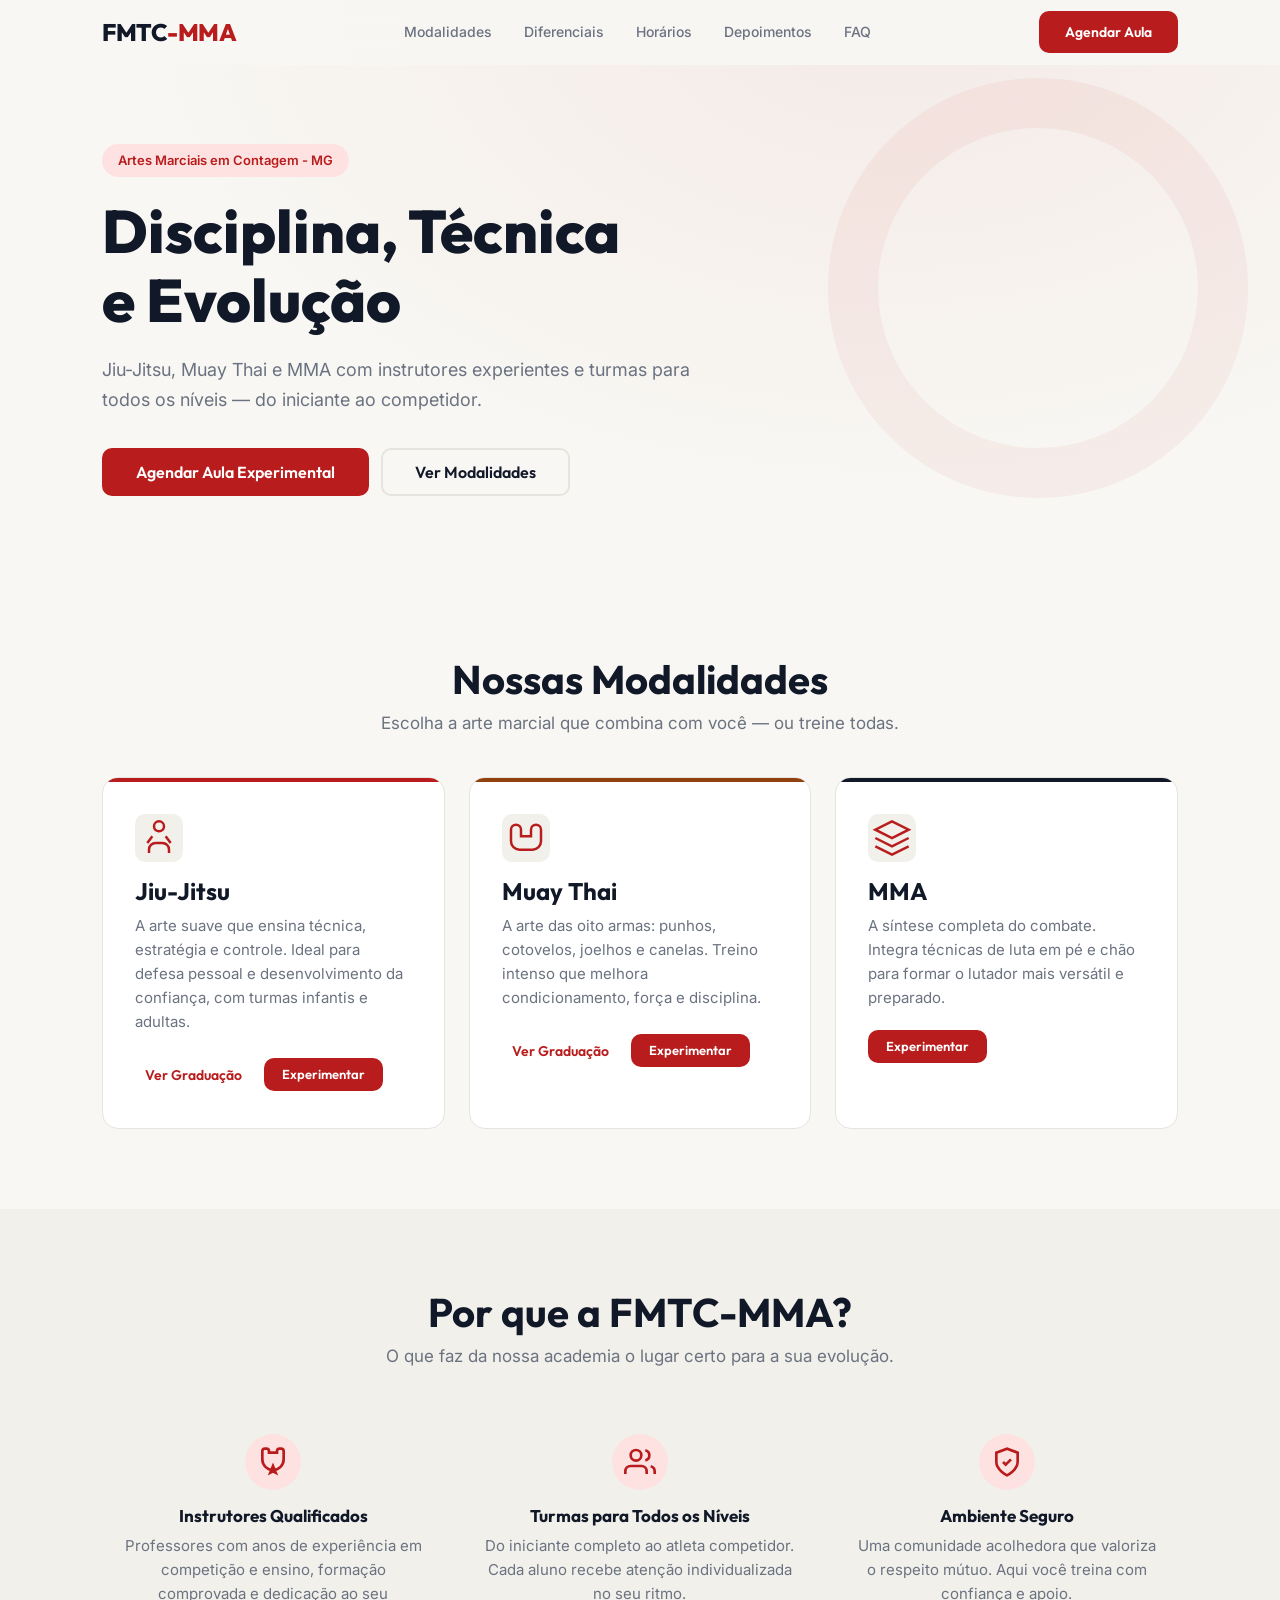
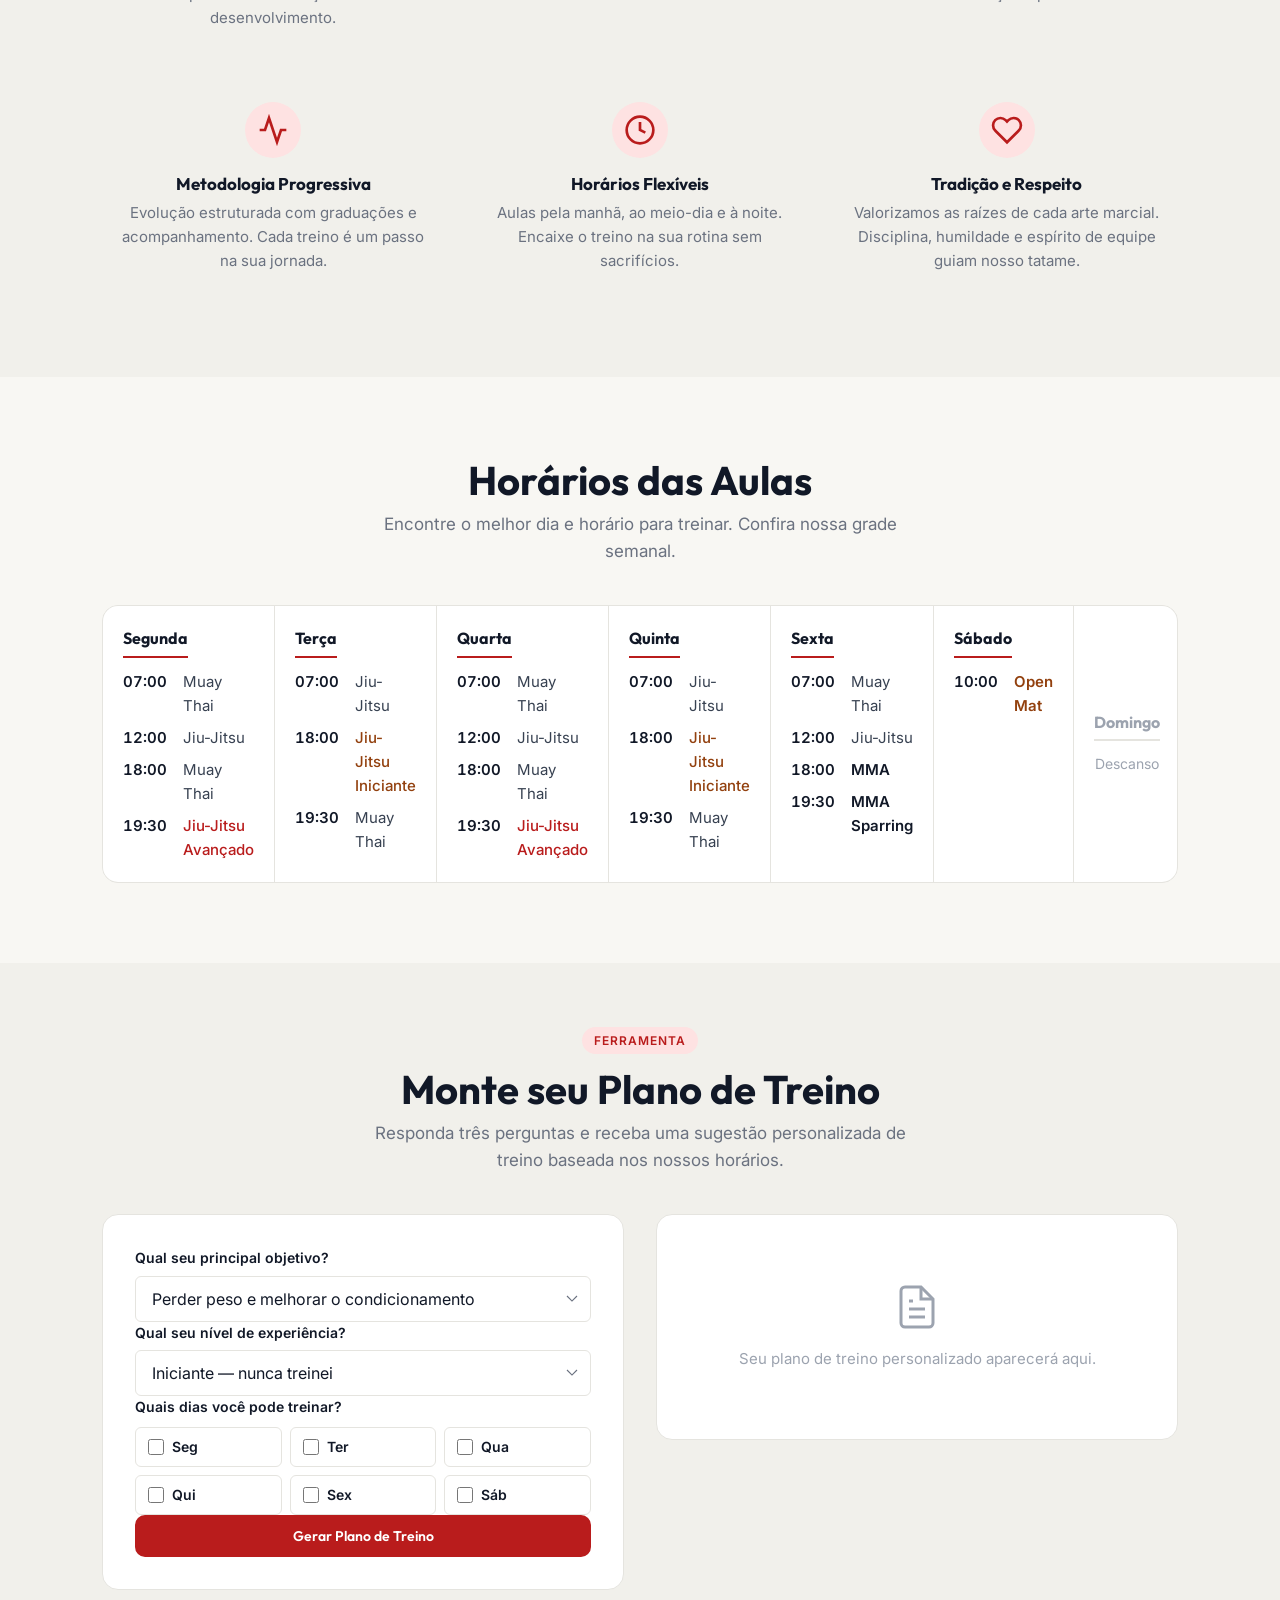
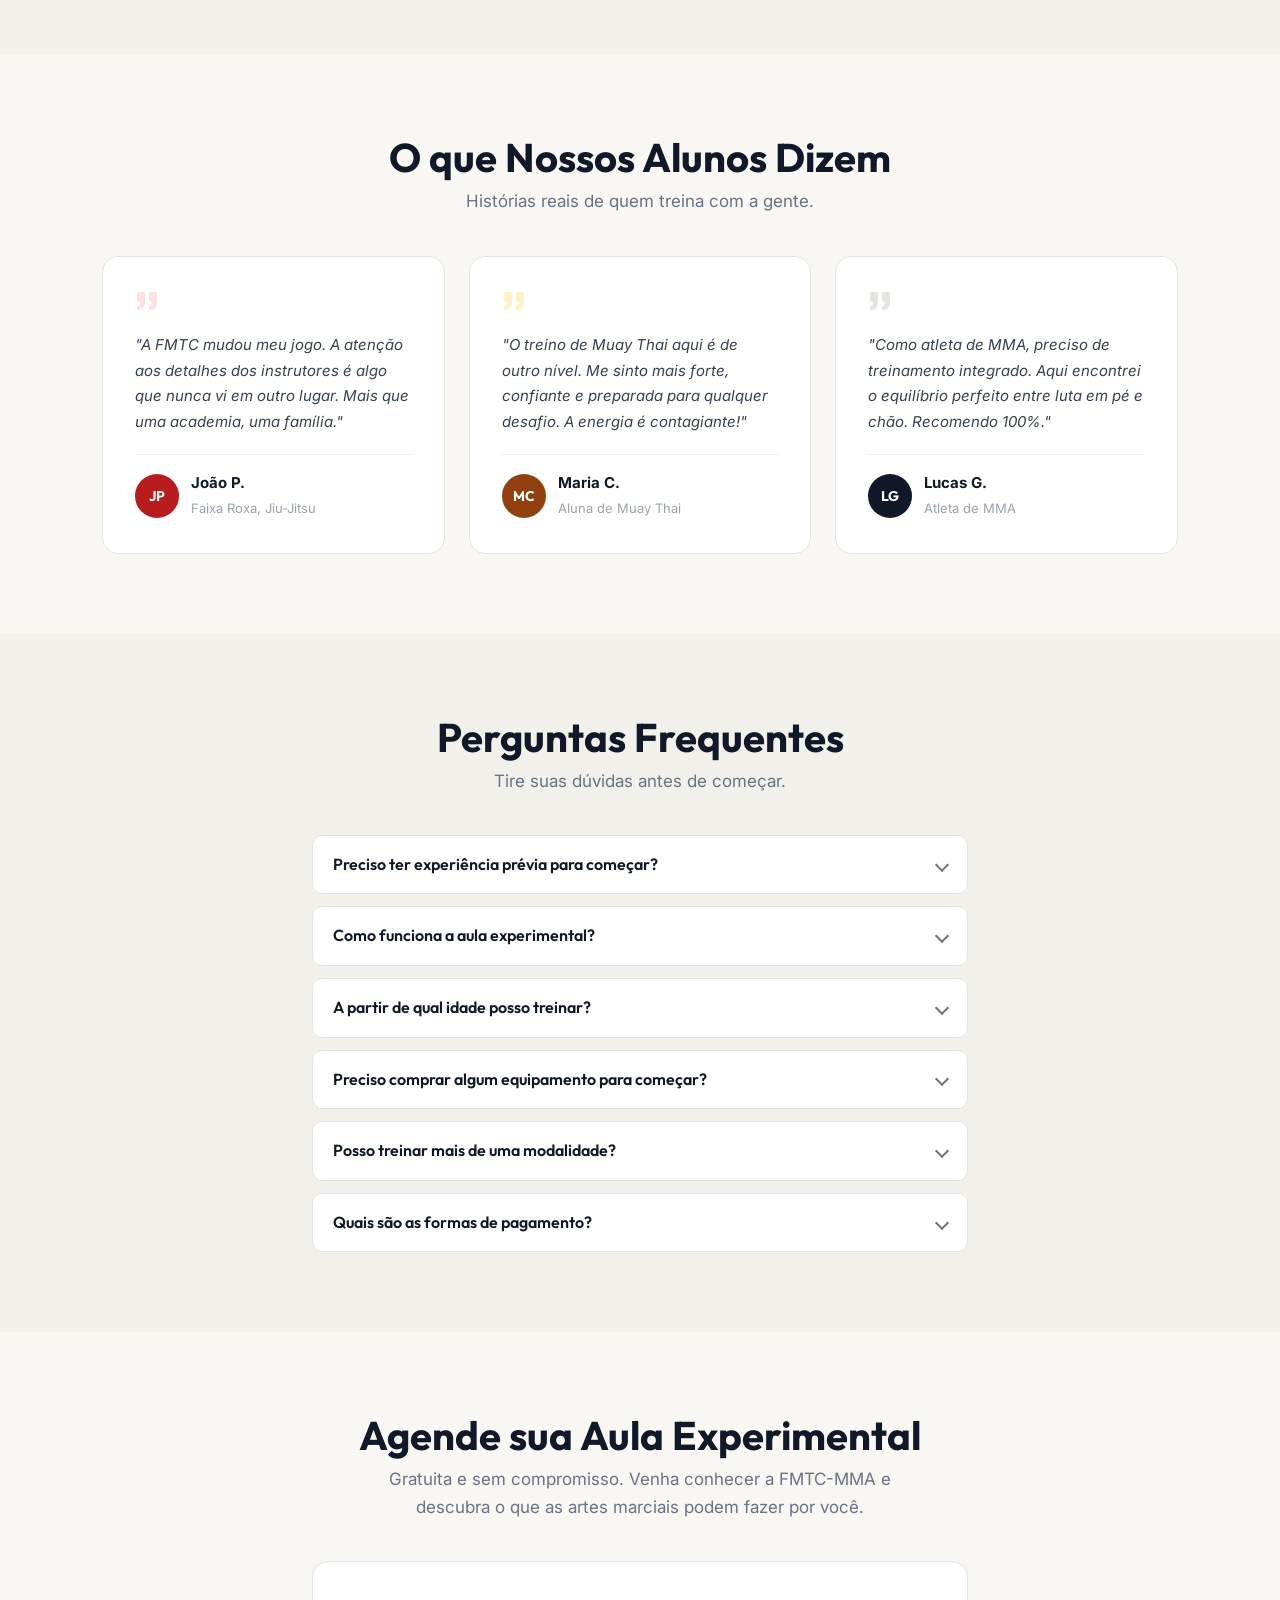
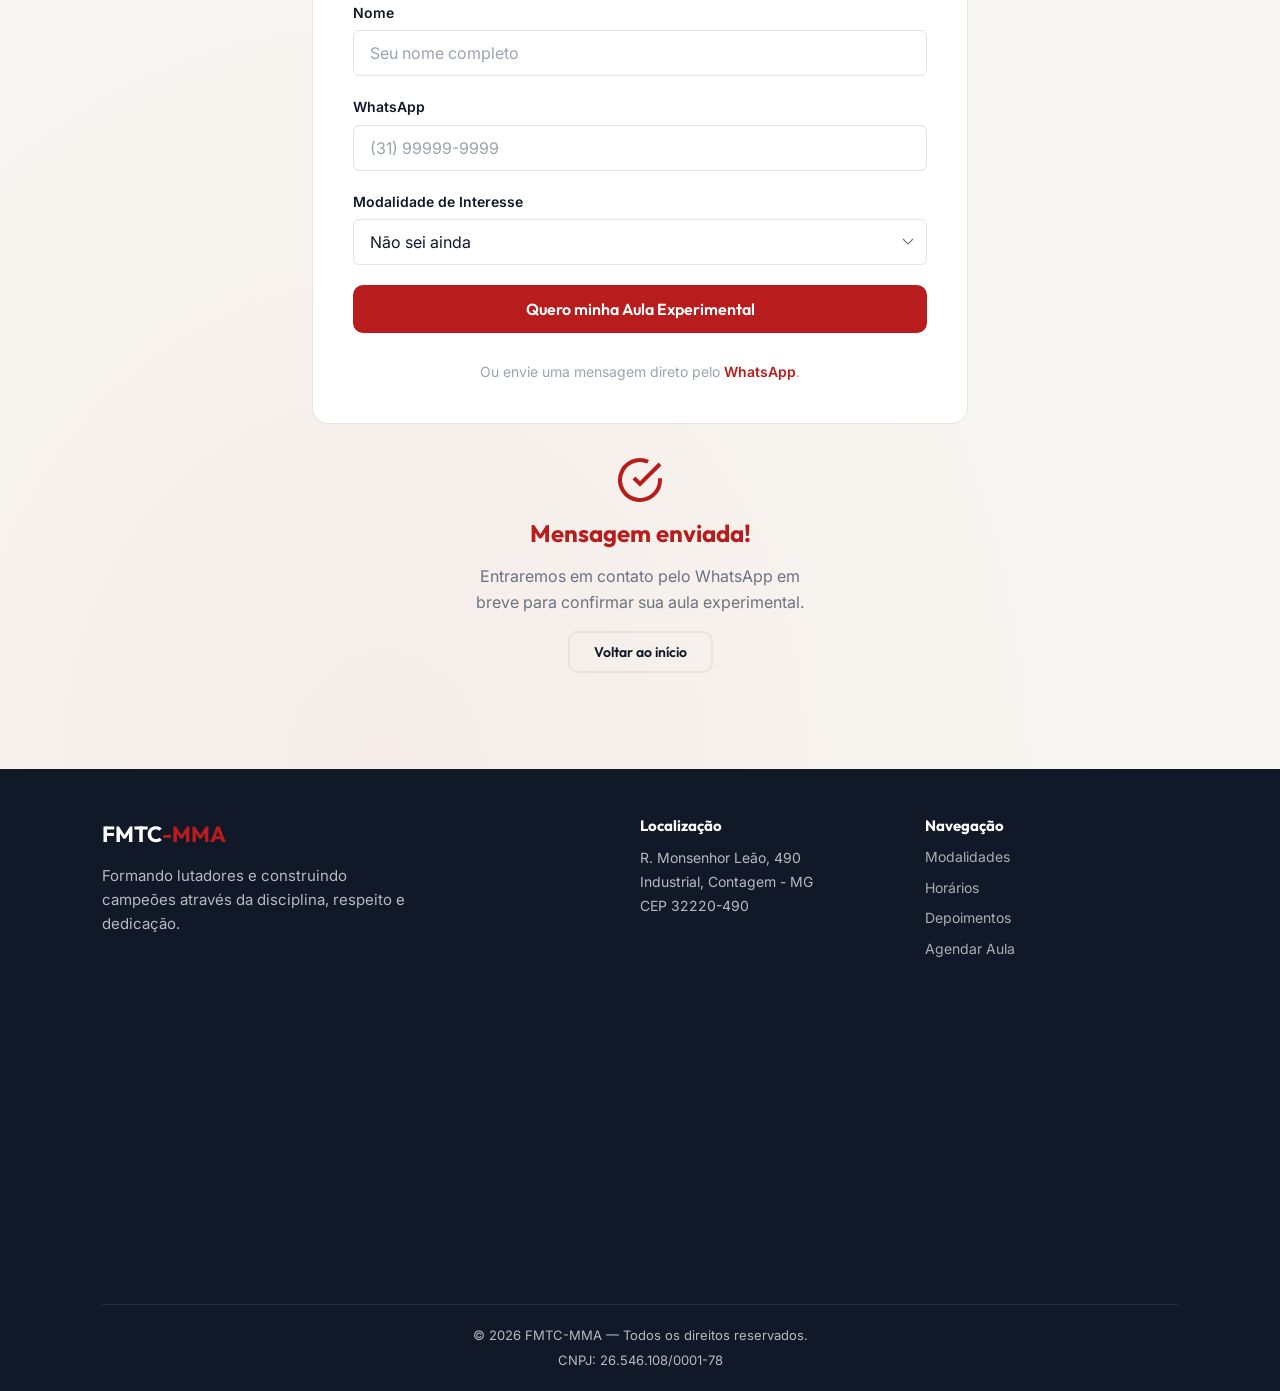
==== commit 4c705e4c: "Revamp" ====
--- a/index.html
+++ b/index.html
@@ -1,373 +1,606 @@
 <!DOCTYPE html>
-<html lang="pt-BR" class="scroll-smooth">
+<html lang="pt-BR">
 <head>
-    <meta charset="UTF-8">
-    <meta name="viewport" content="width=device-width, initial-scale=1.0">
-
-    <!-- SEO Meta Tags -->
-    <title>FMTC-MMA | A Evolução do Combate</title>
-    <meta name="description" content="Mergulhe em uma experiência de artes marciais única em BH. Com uma filosofia moderna e instrutores de elite, a FMTC-MMA é o lugar para forjar seu corpo e mente.">
-    <meta name="keywords" content="jiu jitsu bh, muay thai belo horizonte, mma, academia de luta, artes marciais, treino de combate, FMTC-MMA, inovação, futuro da luta">
-    <meta name="author" content="FMTC-MMA">
-    <link rel="canonical" href="https://hbtmarc.github.io/FMTCMMA-Final/">
-
-    <!-- Open Graph / Facebook -->
-    <meta property="og:type" content="website">
-    <meta property="og:url" content="https://hbtmarc.github.io/FMTCMMA-Final/">
-    <meta property="og:title" content="FMTC-MMA | A Evolução do Combate">
-    <meta property="og:description" content="Design imersivo, conteúdo aprofundado. A jornada definitiva para o lutador moderno em BH.">
-    <meta property="og:image" content="https://placehold.co/1200x630/000000/E50914?text=FMTC:EVOLUTION">
-
-    <!-- Twitter -->
-    <meta property="twitter:card" content="summary_large_image">
-    <meta property="twitter:url" content="https://hbtmarc.github.io/FMTCMMA-Final/">
-    <meta property="twitter:title" content="FMTC-MMA | A Evolução do Combate">
-    <meta property="twitter:description" content="Design imersivo, conteúdo aprofundado. A jornada definitiva para o lutador moderno em BH.">
-    <meta property="twitter:image" content="https://placehold.co/1200x630/000000/E50914?text=FMTC:EVOLUTION">
-
-    <script src="https://cdn.tailwindcss.com"></script>
-    <link rel="preconnect" href="https://fonts.googleapis.com">
-    <link rel="preconnect" href="https://fonts.gstatic.com" crossorigin>
-    <link href="https://fonts.googleapis.com/css2?family=Krub:wght@600;700&family=Inter:wght@400;500&display=swap" rel="stylesheet">
-    
-    <!-- CSS Externo Premium -->
-    <link rel="stylesheet" href="style.css">
+  <meta charset="UTF-8">
+  <meta name="viewport" content="width=device-width, initial-scale=1.0">
+
+  <!-- SEO -->
+  <title>FMTC-MMA | Artes Marciais em Contagem - MG</title>
+  <meta name="description" content="Academia de Jiu-Jitsu, Muay Thai e MMA em Contagem, MG. Instrutores experientes, turmas para todos os níveis. Agende sua aula experimental gratuita.">
+  <meta name="keywords" content="jiu jitsu contagem, muay thai contagem, mma contagem, academia artes marciais, aula experimental, FMTC-MMA">
+  <meta name="author" content="FMTC-MMA">
+  <link rel="canonical" href="https://hbtmarc.github.io/FMTCMMA-Final/">
+
+  <!-- Open Graph -->
+  <meta property="og:type" content="website">
+  <meta property="og:url" content="https://hbtmarc.github.io/FMTCMMA-Final/">
+  <meta property="og:title" content="FMTC-MMA | Artes Marciais em Contagem - MG">
+  <meta property="og:description" content="Jiu-Jitsu, Muay Thai e MMA com instrutores experientes. Agende sua aula experimental gratuita.">
+  <meta property="og:image" content="https://placehold.co/1200x630/B91C1C/FFFFFF?text=FMTC-MMA">
+
+  <!-- Twitter -->
+  <meta property="twitter:card" content="summary_large_image">
+  <meta property="twitter:title" content="FMTC-MMA | Artes Marciais em Contagem - MG">
+  <meta property="twitter:description" content="Jiu-Jitsu, Muay Thai e MMA com instrutores experientes. Agende sua aula experimental gratuita.">
+  <meta property="twitter:image" content="https://placehold.co/1200x630/B91C1C/FFFFFF?text=FMTC-MMA">
+
+  <!-- Fonts -->
+  <link rel="preconnect" href="https://fonts.googleapis.com">
+  <link rel="preconnect" href="https://fonts.gstatic.com" crossorigin>
+  <link href="https://fonts.googleapis.com/css2?family=Inter:wght@400;500;600&family=Outfit:wght@600;700;800&display=swap" rel="stylesheet">
+
+  <link rel="stylesheet" href="style.css">
 </head>
-<body class="aurora-background">
-
-<!-- Loading Screen Premium -->
-<div id="loading-screen">
-    <div class="loader-ring"></div>
-    <div class="loader-text">FMTC-MMA</div>
-</div>
-
-<!-- Particles Canvas -->
-<canvas id="particles-canvas"></canvas>
-
-<div class="content-wrapper">
-
-    <!-- ===== HEADER ===== -->
-    <header id="header" class="fixed top-0 left-0 right-0 z-50 transition-all duration-300">
-        <div class="container mx-auto px-6 lg:px-8 py-4 flex justify-between items-center bg-black/30 backdrop-blur-md rounded-b-2xl shadow-lg">
-            <a href="#hero" class="text-3xl font-black tracking-wider transition-transform hover:scale-105">FMTC<span class="text-[var(--color-primary)]">EVO</span></a>
-            <nav id="main-nav" class="hidden md:flex items-center space-x-8">
-                <a href="#academia" class="text-gray-300 uppercase font-semibold text-xs tracking-wider">A Academia</a>
-                <a href="#modalidades" class="text-gray-300 uppercase font-semibold text-xs tracking-wider">Modalidades</a>
-                <a href="#plano-ia" class="text-gray-300 uppercase font-semibold text-xs tracking-wider">Plano IA</a>
-                <a href="#depoimentos" class="text-gray-300 uppercase font-semibold text-xs tracking-wider">Depoimentos</a>
-                <a href="#horarios" class="text-gray-300 uppercase font-semibold text-xs tracking-wider">Horários</a>
-                <a href="#contato" class="text-gray-300 uppercase font-semibold text-xs tracking-wider">Contato</a>
-            </nav>
-            <button id="mobile-menu-button" class="md:hidden text-white z-50">
-                 <svg class="w-6 h-6" fill="none" stroke="currentColor" viewBox="0 0 24 24"><path stroke-linecap="round" stroke-linejoin="round" stroke-width="2" d="M4 6h16M4 12h16m-7 6h7"></path></svg>
-            </button>
-        </div>
-        <div id="mobile-menu" class="fixed inset-0 bg-black/95 backdrop-blur-xl flex flex-col items-center justify-center space-y-8 z-40 transition-transform duration-300 -translate-x-full md:hidden">
-            <a href="#academia" class="text-2xl text-gray-300 hover:text-[var(--color-primary)]">A Academia</a>
-            <a href="#modalidades" class="text-2xl text-gray-300 hover:text-[var(--color-primary)]">Modalidades</a>
-            <a href="#plano-ia" class="text-2xl text-gray-300 hover:text-[var(--color-primary)]">Plano IA</a>
-            <a href="#depoimentos" class="text-2xl text-gray-300 hover:text-[var(--color-primary)]">Depoimentos</a>
-            <a href="#horarios" class="text-2xl text-gray-300 hover:text-[var(--color-primary)]">Horários</a>
-            <a href="#contato" class="cta-button mt-4">Agendar Aula</a>
-        </div>
-    </header>
-
-    <main>
-
-        <!-- ===== HERO SECTION ===== -->
-        <section id="hero" class="relative text-center">
-            <video id="hero-video" autoplay muted loop playsinline poster="https://placehold.co/1920x1080/000000/101010?text=Loading...">
-                <source src="https://assets.mixkit.co/videos/preview/mixkit-two-boxers-in-the-ring-fighting-43555-large.mp4" type="video/mp4">
-            </video>
-            <div class="relative z-10 p-6">
-                <h1 class="text-4xl sm:text-6xl md:text-8xl lg:text-9xl font-black text-white leading-tight">Forje sua Evolução</h1>
-                <p class="text-md sm:text-lg md:text-xl text-text-secondary mt-6 mb-12 max-w-2xl mx-auto">
-                    Não somos apenas uma academia. Somos um laboratório de performance humana, onde a disciplina ancestral das artes marciais encontra a ciência moderna.
-                </p>
-                <a href="#contato" class="cta-button">Comece sua transformação</a>
-            </div>
-        </section>
-
-        <!-- ===== NOSSA FILOSOFIA ===== -->
-        <section id="academia" class="container mx-auto">
-            <div class="grid lg:grid-cols-2 gap-12 items-center">
-                <div>
-                    <h3 class="text-lg text-[var(--color-accent)] font-semibold tracking-widest">Nosso DNA</h3>
-                    <h2 class="text-4xl md:text-5xl lg:text-6xl text-white mb-6">Tradição e Inovação</h2>
-                    <p class="text-text-secondary mb-4 text-base md:text-lg">Acreditamos que todo grande lutador é construído sobre dois pilares: o respeito profundo pelas raízes da arte marcial e a busca incansável pela inovação. Nossa metodologia integra o melhor dos dois mundos para criar atletas completos, resilientes e inteligentes.</p>
-                    <p class="text-text-secondary text-base md:text-lg">Aqui, cada treino é um passo em uma jornada de autoconhecimento. Você aprenderá a superar limites, não apenas no tatame, mas na vida.</p>
-                </div>
-                <div class="relative h-80 sm:h-96 lg:h-[500px] rounded-2xl overflow-hidden group">
-                    <img src="https://placehold.co/800x600/101010/ffffff?text=O+Santuário" class="w-full h-full object-cover transition-transform duration-500 group-hover:scale-110" alt="Ambiente da academia">
-                    <div class="absolute inset-0 bg-gradient-to-t from-black/50 to-transparent"></div>
-                </div>
-            </div>
-        </section>
-
-        <!-- ===== MODALIDADES ===== -->
-        <section id="modalidades" class="container mx-auto">
-             <div class="text-center mb-12 md:mb-16">
-                <h3 class="text-lg text-[var(--color-accent)] font-semibold tracking-widest">Nossas Arenas</h3>
-                <h2 class="text-4xl md:text-5xl lg:text-6xl text-white">Escolha sua disciplina</h2>
-            </div>
-            <div class="grid md:grid-cols-2 lg:grid-cols-3 gap-8">
-                <div class="glass-card" data-tilt>
-                     <div class="glass-card-inner">
-                        <h3 class="text-3xl md:text-4xl mb-3">Jiu-Jitsu</h3>
-                        <p class="text-text-secondary mb-6 flex-grow">A arte suave reimaginada. Estratégia, fluidez e técnica para dominar o tatame com inteligência.</p>
-                        <button class="modal-trigger mt-auto w-full text-center border-2 border-[var(--color-accent)] text-[var(--color-accent)] py-3 rounded-lg uppercase text-xs font-bold tracking-wider hover:bg-[var(--color-accent)] hover:text-black transition-all" data-modal="jiujitsu">Ver Progressão</button>
-                     </div>
-                </div>
-                <div class="glass-card" data-tilt>
-                     <div class="glass-card-inner">
-                        <h3 class="text-3xl md:text-4xl mb-3">Muay Thai</h3>
-                        <p class="text-text-secondary mb-6 flex-grow">Potência e precisão. Condicionamento extremo e a ciência dos oito membros para forjar um corpo de aço.</p>
-                        <button class="modal-trigger mt-auto w-full text-center border-2 border-[var(--color-accent)] text-[var(--color-accent)] py-3 rounded-lg uppercase text-xs font-bold tracking-wider hover:bg-[var(--color-accent)] hover:text-black transition-all" data-modal="muaythai">Ver Progressão</button>
-                     </div>
-                </div>
-                <div class="glass-card" data-tilt>
-                     <div class="glass-card-inner">
-                        <h3 class="text-3xl md:text-4xl mb-3">MMA</h3>
-                        <p class="text-text-secondary mb-6 flex-grow">A síntese do combate. Integre todas as valências e torne-se o lutador mais completo e adaptável.</p>
-                        <button class="w-full mt-auto text-center border-2 border-gray-700 text-gray-600 py-3 rounded-lg uppercase text-xs font-bold tracking-wider cursor-not-allowed">Sistema Integrado</button>
-                     </div>
-                </div>
-            </div>
-        </section>
-
-        <!-- ===== GEMINI: PLANO DE TREINO IA ===== -->
-        <section id="plano-ia" class="container mx-auto">
-            <div class="text-center mb-12 md:mb-16">
-                <h3 class="text-lg text-[var(--color-accent)] font-semibold tracking-widest">Coach Digital</h3>
-                <h2 class="text-4xl md:text-5xl lg:text-6xl text-white">Monte seu treino com IA</h2>
-                 <p class="max-w-3xl mx-auto text-lg text-text-secondary mt-4">Responda as perguntas abaixo e nosso sistema criará um plano de treino semanal, personalizado para você, com base em nossos horários.</p>
-            </div>
-            <div class="max-w-4xl mx-auto grid lg:grid-cols-2 gap-8 items-start">
-                <div class="glass-card">
-                    <form id="offline-plan-form" class="glass-card-inner space-y-6">
-                        <div>
-                            <label for="goal" class="block mb-2 font-semibold">Qual seu principal objetivo?</label>
-                            <select id="goal" name="goal" class="w-full gemini-form-select">
-                                <option value="Perda de peso">Perder Peso e Fitness</option>
-                                <option value="Defesa pessoal">Defesa Pessoal</option>
-                                <option value="Competição">Competir</option>
-                                <option value="Condicionamento físico">Condicionamento e Força</option>
-                            </select>
-                        </div>
-                        <div>
-                            <label for="level" class="block mb-2 font-semibold">Qual seu nível de experiência?</label>
-                            <select id="level" name="level" class="w-full gemini-form-select">
-                                <option value="Iniciante">Iniciante (Nunca treinei)</option>
-                                <option value="Intermediário">Intermediário (Já treinei antes)</option>
-                                <option value="Avançado">Avançado (Atleta ativo)</option>
-                            </select>
-                        </div>
-                        <div>
-                            <label class="block mb-2 font-semibold">Quais dias você pode treinar?</label>
-                            <div class="gemini-form-checkbox-group grid grid-cols-3 gap-4 text-sm">
-                                <label class="flex items-center space-x-2"><input type="checkbox" name="days" value="Segunda" class="form-checkbox"><span>Seg</span></label>
-                                <label class="flex items-center space-x-2"><input type="checkbox" name="days" value="Terça" class="form-checkbox"><span>Ter</span></label>
-                                <label class="flex items-center space-x-2"><input type="checkbox" name="days" value="Quarta" class="form-checkbox"><span>Qua</span></label>
-                                <label class="flex items-center space-x-2"><input type="checkbox" name="days" value="Quinta" class="form-checkbox"><span>Qui</span></label>
-                                <label class="flex items-center space-x-2"><input type="checkbox" name="days" value="Sexta" class="form-checkbox"><span>Sex</span></label>
-                                <label class="flex items-center space-x-2"><input type="checkbox" name="days" value="Sábado" class="form-checkbox"><span>Sáb</span></label>
-                            </div>
-                        </div>
-                        <button type="submit" id="generate-plan-btn" class="cta-button w-full !mt-8">✨ Gerar Plano Inteligente</button>
-                    </form>
-                </div>
-                <div class="gemini-result-box flex items-center justify-center">
-                    <div id="plan-result" class="text-text-secondary w-full">
-                        Seu plano de treino personalizado aparecerá aqui...
-                    </div>
-                </div>
-            </div>
-        </section>
-        
-        <!-- ===== DEPOIMENTOS ===== -->
-        <section id="depoimentos" class="container mx-auto">
-            <div class="text-center mb-12 md:mb-16">
-                <h3 class="text-lg text-[var(--color-accent)] font-semibold tracking-widest">Voz da Equipe</h3>
-                <h2 class="text-4xl md:text-5xl lg:text-6xl text-white">O que nossos atletas dizem</h2>
-            </div>
-            <div class="grid lg:grid-cols-3 gap-8">
-                <div class="glass-card" data-tilt>
-                    <div class="glass-card-inner text-center">
-                        <img src="https://placehold.co/100x100/101010/E50914?text=JP" alt="João P." class="w-24 h-24 rounded-full mx-auto mb-6 border-4 border-[var(--color-primary)]">
-                        <p class="text-text-secondary mb-4 flex-grow">"A FMTC mudou meu jogo. A atenção aos detalhes dos instrutores é algo que nunca vi em outro lugar. Mais que uma academia, uma família."</p>
-                        <h4 class="text-2xl mt-auto">João P.</h4>
-                        <p class="text-sm text-[var(--color-primary)]">Faixa Roxa, Jiu-Jitsu</p>
-                    </div>
-                </div>
-                <div class="glass-card" data-tilt>
-                    <div class="glass-card-inner text-center">
-                        <img src="https://placehold.co/100x100/101010/F59E0B?text=MC" alt="Maria C." class="w-24 h-24 rounded-full mx-auto mb-6 border-4 border-[var(--color-accent)]">
-                        <p class="text-text-secondary mb-4 flex-grow">"O treino de Muay Thai aqui é de outro nível. Me sinto mais forte, confiante e preparada para qualquer desafio. A energia é contagiante!"</p>
-                        <h4 class="text-2xl mt-auto">Maria C.</h4>
-                        <p class="text-sm text-[var(--color-accent)]">Aluna de Muay Thai</p>
-                    </div>
-                </div>
-                <div class="glass-card" data-tilt>
-                    <div class="glass-card-inner text-center">
-                        <img src="https://placehold.co/100x100/101010/ffffff?text=LG" alt="Lucas G." class="w-24 h-24 rounded-full mx-auto mb-6 border-4 border-gray-500">
-                        <p class="text-text-secondary mb-4 flex-grow">"Como atleta de MMA, preciso de um treinamento integrado. Aqui eu encontrei o equilíbrio perfeito entre a luta em pé e o chão. Recomendo 100%."</p>
-                        <h4 class="text-2xl mt-auto">Lucas G.</h4>
-                        <p class="text-sm text-gray-400">Atleta de MMA</p>
-                    </div>
-                </div>
-            </div>
-             <div class="text-center mt-12">
-                <button id="get-motivation-btn" class="text-center border-2 border-[var(--color-primary)] text-[var(--color-primary)] py-3 px-8 rounded-lg uppercase text-sm font-bold tracking-wider hover:bg-[var(--color-primary)] hover:text-black transition-all">✨ Me Dê uma Motivação</button>
-            </div>
-        </section>
-
-        <!-- ===== HORÁRIOS ===== -->
-        <section id="horarios" class="container mx-auto">
-             <div class="text-center mb-12 md:mb-16">
-                <h3 class="text-lg text-[var(--color-accent)] font-semibold tracking-widest">Sua Rotina</h3>
-                <h2 class="text-4xl md:text-5xl lg:text-6xl text-white">Encontre seu horário</h2>
-            </div>
-            <div id="horarios-grid">
-                <div class="horarios-dia">
-                    <h3 class="text-xl sm:text-2xl mb-4">Segunda</h3>
-                    <p class="text-text-secondary text-sm"><strong>07:00</strong> Muay Thai</p>
-                    <p class="text-text-secondary text-sm"><strong>12:00</strong> Jiu-Jitsu</p>
-                    <p class="text-text-secondary text-sm"><strong>18:00</strong> Muay Thai</p>
-                    <p class="text-text-secondary text-sm"><strong>19:30</strong> Jiu-Jitsu (Av.)</p>
-                </div>
-                <div class="horarios-dia">
-                    <h3 class="text-xl sm:text-2xl mb-4">Terça</h3>
-                    <p class="text-text-secondary text-sm"><strong>07:00</strong> Jiu-Jitsu</p>
-                    <p class="text-text-secondary text-sm"><strong>18:00</strong> Jiu-Jitsu (Inic.)</p>
-                    <p class="text-text-secondary text-sm"><strong>19:30</strong> Muay Thai</p>
-                </div>
-                 <div class="horarios-dia">
-                    <h3 class="text-xl sm:text-2xl mb-4">Quarta</h3>
-                    <p class="text-text-secondary text-sm"><strong>07:00</strong> Muay Thai</p>
-                    <p class="text-text-secondary text-sm"><strong>12:00</strong> Jiu-Jitsu</p>
-                    <p class="text-text-secondary text-sm"><strong>18:00</strong> Muay Thai</p>
-                    <p class="text-text-secondary text-sm"><strong>19:30</strong> Jiu-Jitsu (Av.)</p>
-                </div>
-                <div class="horarios-dia">
-                    <h3 class="text-xl sm:text-2xl mb-4">Quinta</h3>
-                    <p class="text-text-secondary text-sm"><strong>07:00</strong> Jiu-Jitsu</p>
-                    <p class="text-text-secondary text-sm"><strong>18:00</strong> Jiu-Jitsu (Inic.)</p>
-                    <p class="text-text-secondary text-sm"><strong>19:30</strong> Muay Thai</p>
-                </div>
-                <div class="horarios-dia">
-                    <h3 class="text-xl sm:text-2xl mb-4">Sexta</h3>
-                    <p class="text-text-secondary text-sm"><strong>07:00</strong> Muay Thai</p>
-                    <p class="text-text-secondary text-sm"><strong>12:00</strong> Jiu-Jitsu</p>
-                    <p class="text-text-secondary text-sm text-[var(--color-primary)]"><strong>18:00</strong> MMA</p>
-                    <p class="text-text-secondary text-sm text-[var(--color-primary)]"><strong>19:30</strong> MMA Sparring</p>
-                </div>
-                <div class="horarios-dia">
-                    <h3 class="text-xl sm:text-2xl mb-4">Sábado</h3>
-                     <p class="text-text-secondary text-sm text-[var(--color-accent)]"><strong>12:00</strong> Open Mat</p>
-                </div>
-                <div class="horarios-dia border-none">
-                    <h3 class="text-xl sm:text-2xl mb-4 text-gray-600">Domingo</h3>
-                    <p class="text-gray-700 text-sm">Descanso do Guerreiro</p>
-                </div>
-            </div>
-        </section>
-
-        <!-- ===== CONTATO ===== -->
-        <section id="contato" class="container mx-auto text-center">
-            <h3 class="text-lg text-[var(--color-accent)] font-semibold tracking-widest">Seu Próximo Passo</h3>
-            <h2 class="text-4xl md:text-5xl lg:text-6xl text-white mb-6">A transformação começa aqui</h2>
-            <p class="max-w-3xl mx-auto text-lg text-text-secondary mb-12">Chega de desculpas. Sua aula experimental é o portal para a sua melhor versão. Preencha, compareça, conquiste.</p>
-            <div class="max-w-xl mx-auto">
-                 <form action="#" method="POST" class="space-y-6">
-                    <input type="text" name="name" placeholder="Seu Nome" required class="w-full bg-surface border border-gray-700/50 rounded-lg px-6 py-3 text-white focus:outline-none focus:ring-2 focus:ring-[var(--color-primary)] transition-all">
-                    <input type="tel" name="phone" placeholder="Seu WhatsApp" required class="w-full bg-surface border border-gray-700/50 rounded-lg px-6 py-3 text-white focus:outline-none focus:ring-2 focus:ring-[var(--color-primary)] transition-all">
-                    <button type="submit" class="cta-button w-full">Quero minha vaga agora!</button>
-                </form>
-                <div class="mt-12 md:mt-16">
-                    <h4 class="text-2xl mb-4">Nossa Localização</h4>
-                    <p class="text-text-secondary mb-6">R. Monsenhor Leão, 490 - Industrial, Contagem - MG, 32220-490</p>
-                    <iframe src="https://www.google.com/maps/embed?pb=!1m18!1m12!1m3!1d3750.704222122177!2d-44.02058332477161!3d-19.92842183749293!2m3!1f0!2f0!3f0!3m2!1i1024!2i768!4f13.1!3m3!1m2!1s0xa6956282865913%3A0x8e87d00f890f845a!2sManu's%20Estacionamento!5e0!3m2!1spt-BR!2sbr!4v1716578052187!5m2!1spt-BR!2sbr" class="w-full h-80 rounded-2xl border-2 border-gray-800/50" style="border:0;" allowfullscreen="" loading="lazy" referrerpolicy="no-referrer-when-downgrade"></iframe>
-                </div>
-            </div>
-        </section>
-    </main>
-
-    <footer class="border-t border-gray-900/50 py-8">
-        <div class="container mx-auto px-6 lg:px-8 text-center text-gray-700 text-xs">
-            <p>&copy; 2025 FMTC EVOLUTION | Todos os futuros reservados.</p>
-            <p>CNPJ: 26.546.108/0001-78</p>
-        </div>
-    </footer>
-</div>
-
-<!-- MODAIS ATUALIZADOS -->
-<div id="modal-jiujitsu" class="modal fixed inset-0 z-[100] flex items-center justify-center p-4 opacity-0 pointer-events-none">
-    <div class="modal-content bg-surface/90 backdrop-blur-xl rounded-2xl max-w-2xl w-full relative border border-gray-800/50 shadow-2xl shadow-[var(--color-primary)]/20 max-h-[90vh] overflow-y-auto">
-        <button class="modal-close sticky top-4 right-4 ml-auto mr-4 text-gray-500 hover:text-white text-4xl transition-transform hover:scale-125 z-10">&times;</button>
-        <div class="p-8 md:p-12 -mt-16">
-            <h3 class="text-4xl font-bold uppercase text-white mb-2 text-center">Jornada no Jiu-Jitsu</h3>
-            <p class="text-center text-text-secondary mb-8">A progressão no Jiu-Jitsu é dividida por idade, respeitando o desenvolvimento do atleta.</p>
-            
-            <h4 class="text-2xl font-semibold text-[var(--color-accent)] mb-4">Graduação Infantil/Juvenil (Até 15 anos)</h4>
-            <div class="timeline timeline-infantil mb-10">
-                <div class="timeline-item"><div class="timeline-item-content"><div class="belt-visual bg-gray-500"></div><div><h5 class="text-xl text-gray-400">01. Faixa Cinza</h5><p class="text-sm text-text-secondary">Idade: 4 a 15 anos (lisa até 4 graus).</p></div></div></div>
-                <div class="timeline-item"><div class="timeline-item-content"><div class="belt-visual" style="background-color: #eab308;"></div><div><h5 class="text-xl" style="color: #eab308;">02. Faixa Amarela</h5><p class="text-sm text-text-secondary">Idade: 7 a 15 anos (lisa até 4 graus).</p></div></div></div>
-                <div class="timeline-item"><div class="timeline-item-content"><div class="belt-visual" style="background-color: #f97316;"></div><div><h5 class="text-xl" style="color: #f97316;">03. Faixa Laranja</h5><p class="text-sm text-text-secondary">Idade: 10 a 15 anos (lisa até 4 graus).</p></div></div></div>
-                <div class="timeline-item"><div class="timeline-item-content"><div class="belt-visual" style="background-color: #22c55e;"></div><div><h5 class="text-xl" style="color: #22c55e;">04. Faixa Verde</h5><p class="text-sm text-text-secondary">Idade: 13 a 15 anos (lisa até 4 graus).</p></div></div></div>
-            </div>
-
-            <h4 class="text-2xl font-semibold text-[var(--color-accent)] mb-4 mt-12">Graduação Adulto (A partir de 16 anos)</h4>
-            <div class="timeline timeline-adulto timeline-jj">
-                <div class="timeline-item"><div class="timeline-item-content"><div class="belt-visual bg-white"></div><div><h5 class="text-xl text-white font-bold">01. Faixa Branca</h5><p class="text-sm text-text-secondary">Tempo: Indeterminado (lisa até 4 graus). Foco nos fundamentos.</p></div></div></div>
-                <div class="timeline-item"><div class="timeline-item-content"><div class="belt-visual" style="background-color: #3b82f6;"></div><div><h5 class="text-xl" style="color: #5292f6;">02. Faixa Azul</h5><p class="text-sm text-text-secondary">Tempo médio: 2 anos (lisa até 4 graus). Desenvolvimento do jogo.</p></div></div></div>
-                <div class="timeline-item"><div class="timeline-item-content"><div class="belt-visual" style="background-color: #9333ea;"></div><div><h5 class="text-xl" style="color: #a353ea;">03. Faixa Roxa</h5><p class="text-sm text-text-secondary">Tempo médio: 1.5 anos (lisa até 4 graus). Combinações e estratégia.</p></div></div></div>
-                <div class="timeline-item"><div class="timeline-item-content"><div class="belt-visual" style="background-color: #78350f;"></div><div><h5 class="text-xl" style="color: #8f4d22;">04. Faixa Marrom</h5><p class="text-sm text-text-secondary">Tempo médio: 1 ano (lisa até 4 graus). Refinamento técnico.</p></div></div></div>
-                <div class="timeline-item"><div class="timeline-item-content"><div class="belt-visual bg-black border-2 border-gray-600"></div><div><h5 class="text-xl" style="color: #E50914;">05. Faixa Preta</h5><p class="text-sm text-text-secondary">O início de um novo ciclo. Conquistada após anos de dedicação.</p></div></div></div>
-            </div>
-        </div>
+<body>
+
+  <!-- Acessibilidade: pular para conteúdo -->
+  <a href="#conteudo" class="skip-link">Pular para o conteúdo</a>
+
+  <!-- ===== HEADER ===== -->
+  <header class="site-header" id="header">
+    <div class="container header-inner">
+      <a href="#" class="logo" aria-label="FMTC-MMA — Página inicial">
+        FMTC<span class="logo-accent">-MMA</span>
+      </a>
+
+      <nav class="nav-desktop" aria-label="Navegação principal">
+        <a href="#modalidades">Modalidades</a>
+        <a href="#diferenciais">Diferenciais</a>
+        <a href="#horarios">Horários</a>
+        <a href="#depoimentos">Depoimentos</a>
+        <a href="#faq">FAQ</a>
+      </nav>
+
+      <a href="#agendar" class="btn btn-primary header-cta">Agendar Aula</a>
+
+      <button class="menu-toggle" id="menu-toggle" aria-label="Abrir menu" aria-expanded="false">
+        <span class="hamburger">
+          <span></span>
+          <span></span>
+          <span></span>
+        </span>
+      </button>
     </div>
-</div>
-
-<div id="modal-muaythai" class="modal fixed inset-0 z-[100] flex items-center justify-center p-4 opacity-0 pointer-events-none">
-     <div class="modal-content bg-surface/90 backdrop-blur-xl rounded-2xl max-w-2xl w-full relative border border-gray-800/50 shadow-2xl shadow-[var(--color-accent)]/20 max-h-[90vh] overflow-y-auto">
-        <button class="modal-close sticky top-4 right-4 ml-auto mr-4 text-gray-500 hover:text-white text-4xl transition-transform hover:scale-125 z-10">&times;</button>
-        <div class="p-8 md:p-12 -mt-16">
-            <h3 class="text-4xl font-bold uppercase text-white mb-8 text-center">Jornada no Muay Thai</h3>
-             <div class="timeline timeline-mt">
-                <div class="timeline-item"><div class="timeline-item-content"><div class="prajied-visual bg-white"></div><div><h5 class="text-xl text-white font-bold">01. Prajied Branca</h5><p class="text-sm text-text-secondary">Tempo médio: 6 meses</p></div></div></div>
-                <div class="timeline-item"><div class="timeline-item-content"><div class="prajied-visual" style="background-color: #f97316;"></div><div><h5 class="text-xl" style="color: #f97316;">02. Prajied Laranja</h5><p class="text-sm text-text-secondary">Tempo médio: 6 meses</p></div></div></div>
-                <div class="timeline-item"><div class="timeline-item-content"><div class="prajied-visual" style="background: linear-gradient(to right, #f97316 50%, #3b82f6 50%);"></div><div><h5 class="text-xl" style="color: #f97316;">03. Prajied Laranja c/ Azul</h5><p class="text-sm text-text-secondary">Tempo médio: 6 meses</p></div></div></div>
-                <div class="timeline-item"><div class="timeline-item-content"><div class="prajied-visual" style="background-color: #3b82f6;"></div><div><h5 class="text-xl" style="color: #3b82f6;">04. Prajied Azul</h5><p class="text-sm text-text-secondary">Tempo médio: 6 meses</p></div></div></div>
-                <div class="timeline-item"><div class="timeline-item-content"><div class="prajied-visual" style="background: linear-gradient(to right, #3b82f6 50%, #eab308 50%);"></div><div><h5 class="text-xl" style="color: #3b82f6;">05. Prajied Azul c/ Amarela</h5><p class="text-sm text-text-secondary">Tempo médio: 6 meses</p></div></div></div>
-                <div class="timeline-item"><div class="timeline-item-content"><div class="prajied-visual" style="background-color: #eab308;"></div><div><h5 class="text-xl" style="color: #eab308;">06. Prajied Amarela</h5><p class="text-sm text-text-secondary">Tempo médio: 6 meses</p></div></div></div>
-                <div class="timeline-item"><div class="timeline-item-content"><div class="prajied-visual" style="background: linear-gradient(to right, #eab308 50%, #22c55e 50%);"></div><div><h5 class="text-xl" style="color: #eab308;">07. Prajied Amarela c/ Verde</h5><p class="text-sm text-text-secondary">Tempo médio: 6 meses</p></div></div></div>
-                <div class="timeline-item"><div class="timeline-item-content"><div class="prajied-visual" style="background-color: #22c55e;"></div><div><h5 class="text-xl" style="color: #22c55e;">08. Prajied Verde</h5><p class="text-sm text-text-secondary">Tempo médio: 6 meses</p></div></div></div>
-                <div class="timeline-item"><div class="timeline-item-content"><div class="prajied-visual" style="background: linear-gradient(to right, #22c55e 50%, #78350f 50%);"></div><div><h5 class="text-xl" style="color: #22c55e;">09. Prajied Verde c/ Marrom</h5><p class="text-sm text-text-secondary">Tempo médio: 6 meses</p></div></div></div>
-                <div class="timeline-item"><div class="timeline-item-content"><div class="prajied-visual" style="background-color: #78350f;"></div><div><h5 class="text-xl" style="color: #8f4d22;">10. Prajied Marrom</h5><p class="text-sm text-text-secondary">Tempo médio: 6 meses</p></div></div></div>
-                <div class="timeline-item"><div class="timeline-item-content"><div class="prajied-visual" style="background: linear-gradient(to right, #78350f 50%, #000 50%);"></div><div><h5 class="text-xl" style="color: #8f4d22;">11. Prajied Marrom c/ Preta</h5><p class="text-sm text-text-secondary">Tempo médio: 6 meses</p></div></div></div>
-                <div class="timeline-item"><div class="timeline-item-content"><div class="prajied-visual bg-black border-2 border-gray-400"></div><div><h5 class="text-xl text-white">12. Prajied Preta</h5><p class="text-sm text-text-secondary">Nível de Instrutor Auxiliar</p></div></div></div>
-                <div class="timeline-item"><div class="timeline-item-content"><div class="prajied-visual" style="background: linear-gradient(to right, #000 50%, #fff 50%);"></div><div><h5 class="text-xl text-white">13. Prajied Preta c/ Branco</h5><p class="text-sm text-text-secondary">Nível de Instrutor</p></div></div></div>
-                <div class="timeline-item"><div class="timeline-item-content"><div class="prajied-visual" style="background: linear-gradient(to right, #000 50%, #eab308 50%);"></div><div><h5 class="text-xl text-white">14. Prajied Preta c/ Amarela</h5><p class="text-sm text-text-secondary">Nível de Professor</p></div></div></div>
-                <div class="timeline-item"><div class="timeline-item-content"><div class="prajied-visual" style="background: linear-gradient(to right, #000 50%, #E50914 50%);"></div><div><h5 class="text-xl text-white">15. Prajied Preta c/ Vermelha</h5><p class="text-sm text-text-secondary">Nível de Mestre</p></div></div></div>
-                <div class="timeline-item"><div class="timeline-item-content"><div class="prajied-visual bg-gray-300"></div><div><h5 class="text-xl" style="color: #d1d5db;">16. Prajied Prata</h5><p class="text-sm text-text-secondary">Nível de Grão Mestre</p></div></div></div>
-                <div class="timeline-item"><div class="timeline-item-content"><div class="prajied-visual" style="background-color: #facc15;"></div><div><h5 class="text-xl" style="color: #facc15;">17. Prajied Ouro</h5><p class="text-sm text-text-secondary">Título Honorífico Máximo</p></div></div></div>
-             </div>
-        </div>
+
+    <!-- Menu Mobile -->
+    <div class="mobile-menu" id="mobile-menu" aria-hidden="true">
+      <nav aria-label="Navegação móvel">
+        <a href="#modalidades">Modalidades</a>
+        <a href="#diferenciais">Diferenciais</a>
+        <a href="#horarios">Horários</a>
+        <a href="#depoimentos">Depoimentos</a>
+        <a href="#faq">FAQ</a>
+        <a href="#agendar" class="btn btn-primary mobile-menu-cta">Agendar Aula Experimental</a>
+      </nav>
     </div>
-</div>
-
-<!-- Modal para Motivação -->
-<div id="modal-motivation" class="modal fixed inset-0 z-[100] flex items-center justify-center p-4 opacity-0 pointer-events-none">
-    <div class="modal-content bg-surface/90 backdrop-blur-xl rounded-2xl max-w-md w-full relative border border-gray-800/50 shadow-2xl shadow-[var(--color-accent)]/20">
-        <button class="modal-close absolute top-2 right-4 text-gray-500 hover:text-white text-4xl transition-transform hover:scale-125 z-10">&times;</button>
-        <div id="motivation-content" class="p-8 md:p-12 text-center">
-            <!-- Conteúdo da citação será inserido aqui -->
-        </div>
+  </header>
+
+  <!-- ===== MAIN ===== -->
+  <main id="conteudo">
+
+    <!-- HERO -->
+    <section class="hero" id="hero">
+      <div class="container">
+        <div class="hero-content">
+          <span class="hero-badge">Artes Marciais em Contagem - MG</span>
+          <h1>Disciplina, Técnica<br>e Evolução</h1>
+          <p class="hero-text">
+            Jiu-Jitsu, Muay Thai e MMA com instrutores experientes e turmas para todos os níveis — do iniciante ao competidor.
+          </p>
+          <div class="hero-actions">
+            <a href="#agendar" class="btn btn-primary btn-lg">Agendar Aula Experimental</a>
+            <a href="#modalidades" class="btn btn-outline btn-lg">Ver Modalidades</a>
+          </div>
+        </div>
+      </div>
+      <div class="hero-decoration" aria-hidden="true"></div>
+    </section>
+
+    <!-- MODALIDADES -->
+    <section class="section" id="modalidades">
+      <div class="container">
+        <header class="section-header">
+          <h2>Nossas Modalidades</h2>
+          <p>Escolha a arte marcial que combina com você — ou treine todas.</p>
+        </header>
+
+        <div class="card-grid card-grid-3">
+          <!-- Jiu-Jitsu -->
+          <article class="card animate-on-scroll">
+            <div class="card-accent card-accent-red"></div>
+            <div class="card-body">
+              <div class="card-icon" aria-hidden="true">
+                <svg width="40" height="40" viewBox="0 0 24 24" fill="none" stroke="currentColor" stroke-width="1.5"><circle cx="12" cy="5" r="3"/><path d="M6 21v-2a4 4 0 0 1 4-4h4a4 4 0 0 1 4 4v2"/><path d="M8 11l-3 4"/><path d="M16 11l3 4"/></svg>
+              </div>
+              <h3>Jiu-Jitsu</h3>
+              <p>
+                A arte suave que ensina técnica, estratégia e controle. Ideal para defesa pessoal
+                e desenvolvimento da confiança, com turmas infantis e adultas.
+              </p>
+              <div class="card-actions">
+                <button class="btn btn-ghost modal-trigger" data-modal="jiujitsu">Ver Graduação</button>
+                <a href="#agendar" class="btn btn-primary btn-sm">Experimentar</a>
+              </div>
+            </div>
+          </article>
+
+          <!-- Muay Thai -->
+          <article class="card animate-on-scroll">
+            <div class="card-accent card-accent-gold"></div>
+            <div class="card-body">
+              <div class="card-icon" aria-hidden="true">
+                <svg width="40" height="40" viewBox="0 0 24 24" fill="none" stroke="currentColor" stroke-width="1.5"><path d="M18 4a3 3 0 0 0-3 3v4H9V7a3 3 0 0 0-6 0v7a5 5 0 0 0 5 5h8a5 5 0 0 0 5-5V7a3 3 0 0 0-3-3z"/></svg>
+              </div>
+              <h3>Muay Thai</h3>
+              <p>
+                A arte das oito armas: punhos, cotovelos, joelhos e canelas.
+                Treino intenso que melhora condicionamento, força e disciplina.
+              </p>
+              <div class="card-actions">
+                <button class="btn btn-ghost modal-trigger" data-modal="muaythai">Ver Graduação</button>
+                <a href="#agendar" class="btn btn-primary btn-sm">Experimentar</a>
+              </div>
+            </div>
+          </article>
+
+          <!-- MMA -->
+          <article class="card animate-on-scroll">
+            <div class="card-accent card-accent-dark"></div>
+            <div class="card-body">
+              <div class="card-icon" aria-hidden="true">
+                <svg width="40" height="40" viewBox="0 0 24 24" fill="none" stroke="currentColor" stroke-width="1.5"><path d="M12 2L2 7l10 5 10-5-10-5z"/><path d="M2 17l10 5 10-5"/><path d="M2 12l10 5 10-5"/></svg>
+              </div>
+              <h3>MMA</h3>
+              <p>
+                A síntese completa do combate. Integra técnicas de luta em pé e chão
+                para formar o lutador mais versátil e preparado.
+              </p>
+              <div class="card-actions">
+                <a href="#agendar" class="btn btn-primary btn-sm">Experimentar</a>
+              </div>
+            </div>
+          </article>
+        </div>
+      </div>
+    </section>
+
+    <!-- DIFERENCIAIS -->
+    <section class="section section-alt" id="diferenciais">
+      <div class="container">
+        <header class="section-header">
+          <h2>Por que a FMTC-MMA?</h2>
+          <p>O que faz da nossa academia o lugar certo para a sua evolução.</p>
+        </header>
+
+        <div class="card-grid card-grid-3">
+          <div class="diferencial animate-on-scroll">
+            <div class="diferencial-icon" aria-hidden="true">
+              <svg width="32" height="32" viewBox="0 0 24 24" fill="none" stroke="var(--color-primary)" stroke-width="2"><path d="M12 15l-2 5 2-1 2 1-2-5z"/><path d="M20 4a2 2 0 0 0-2-2h-1a2 2 0 0 0-2 2v1H9V4a2 2 0 0 0-2-2H6a2 2 0 0 0-2 2v6a8 8 0 0 0 16 0V4z"/></svg>
+            </div>
+            <h3>Instrutores Qualificados</h3>
+            <p>Professores com anos de experiência em competição e ensino, formação comprovada e dedicação ao seu desenvolvimento.</p>
+          </div>
+
+          <div class="diferencial animate-on-scroll">
+            <div class="diferencial-icon" aria-hidden="true">
+              <svg width="32" height="32" viewBox="0 0 24 24" fill="none" stroke="var(--color-primary)" stroke-width="2"><path d="M17 21v-2a4 4 0 0 0-4-4H5a4 4 0 0 0-4 4v2"/><circle cx="9" cy="7" r="4"/><path d="M23 21v-2a4 4 0 0 0-3-3.87"/><path d="M16 3.13a4 4 0 0 1 0 7.75"/></svg>
+            </div>
+            <h3>Turmas para Todos os Níveis</h3>
+            <p>Do iniciante completo ao atleta competidor. Cada aluno recebe atenção individualizada no seu ritmo.</p>
+          </div>
+
+          <div class="diferencial animate-on-scroll">
+            <div class="diferencial-icon" aria-hidden="true">
+              <svg width="32" height="32" viewBox="0 0 24 24" fill="none" stroke="var(--color-primary)" stroke-width="2"><path d="M12 22s8-4 8-10V5l-8-3-8 3v7c0 6 8 10 8 10z"/><polyline points="9 12 11 14 15 10"/></svg>
+            </div>
+            <h3>Ambiente Seguro</h3>
+            <p>Uma comunidade acolhedora que valoriza o respeito mútuo. Aqui você treina com confiança e apoio.</p>
+          </div>
+
+          <div class="diferencial animate-on-scroll">
+            <div class="diferencial-icon" aria-hidden="true">
+              <svg width="32" height="32" viewBox="0 0 24 24" fill="none" stroke="var(--color-primary)" stroke-width="2"><polyline points="22 12 18 12 15 21 9 3 6 12 2 12"/></svg>
+            </div>
+            <h3>Metodologia Progressiva</h3>
+            <p>Evolução estruturada com graduações e acompanhamento. Cada treino é um passo na sua jornada.</p>
+          </div>
+
+          <div class="diferencial animate-on-scroll">
+            <div class="diferencial-icon" aria-hidden="true">
+              <svg width="32" height="32" viewBox="0 0 24 24" fill="none" stroke="var(--color-primary)" stroke-width="2"><circle cx="12" cy="12" r="10"/><polyline points="12 6 12 12 16 14"/></svg>
+            </div>
+            <h3>Horários Flexíveis</h3>
+            <p>Aulas pela manhã, ao meio-dia e à noite. Encaixe o treino na sua rotina sem sacrifícios.</p>
+          </div>
+
+          <div class="diferencial animate-on-scroll">
+            <div class="diferencial-icon" aria-hidden="true">
+              <svg width="32" height="32" viewBox="0 0 24 24" fill="none" stroke="var(--color-primary)" stroke-width="2"><path d="M20.84 4.61a5.5 5.5 0 0 0-7.78 0L12 5.67l-1.06-1.06a5.5 5.5 0 0 0-7.78 7.78l1.06 1.06L12 21.23l7.78-7.78 1.06-1.06a5.5 5.5 0 0 0 0-7.78z"/></svg>
+            </div>
+            <h3>Tradição e Respeito</h3>
+            <p>Valorizamos as raízes de cada arte marcial. Disciplina, humildade e espírito de equipe guiam nosso tatame.</p>
+          </div>
+        </div>
+      </div>
+    </section>
+
+    <!-- HORÁRIOS -->
+    <section class="section" id="horarios">
+      <div class="container">
+        <header class="section-header">
+          <h2>Horários das Aulas</h2>
+          <p>Encontre o melhor dia e horário para treinar. Confira nossa grade semanal.</p>
+        </header>
+
+        <div class="schedule-grid animate-on-scroll">
+          <div class="schedule-day">
+            <h3>Segunda</h3>
+            <ul>
+              <li><time>07:00</time> <span>Muay Thai</span></li>
+              <li><time>12:00</time> <span>Jiu-Jitsu</span></li>
+              <li><time>18:00</time> <span>Muay Thai</span></li>
+              <li><time>19:30</time> <span class="badge-advanced">Jiu-Jitsu Avançado</span></li>
+            </ul>
+          </div>
+          <div class="schedule-day">
+            <h3>Terça</h3>
+            <ul>
+              <li><time>07:00</time> <span>Jiu-Jitsu</span></li>
+              <li><time>18:00</time> <span class="badge-beginner">Jiu-Jitsu Iniciante</span></li>
+              <li><time>19:30</time> <span>Muay Thai</span></li>
+            </ul>
+          </div>
+          <div class="schedule-day">
+            <h3>Quarta</h3>
+            <ul>
+              <li><time>07:00</time> <span>Muay Thai</span></li>
+              <li><time>12:00</time> <span>Jiu-Jitsu</span></li>
+              <li><time>18:00</time> <span>Muay Thai</span></li>
+              <li><time>19:30</time> <span class="badge-advanced">Jiu-Jitsu Avançado</span></li>
+            </ul>
+          </div>
+          <div class="schedule-day">
+            <h3>Quinta</h3>
+            <ul>
+              <li><time>07:00</time> <span>Jiu-Jitsu</span></li>
+              <li><time>18:00</time> <span class="badge-beginner">Jiu-Jitsu Iniciante</span></li>
+              <li><time>19:30</time> <span>Muay Thai</span></li>
+            </ul>
+          </div>
+          <div class="schedule-day">
+            <h3>Sexta</h3>
+            <ul>
+              <li><time>07:00</time> <span>Muay Thai</span></li>
+              <li><time>12:00</time> <span>Jiu-Jitsu</span></li>
+              <li><time>18:00</time> <span class="badge-special">MMA</span></li>
+              <li><time>19:30</time> <span class="badge-special">MMA Sparring</span></li>
+            </ul>
+          </div>
+          <div class="schedule-day">
+            <h3>Sábado</h3>
+            <ul>
+              <li><time>10:00</time> <span class="badge-openmat">Open Mat</span></li>
+            </ul>
+          </div>
+          <div class="schedule-day schedule-day-off">
+            <h3>Domingo</h3>
+            <p class="day-off-text">Descanso</p>
+          </div>
+        </div>
+      </div>
+    </section>
+
+    <!-- MONTE SEU TREINO (Plano IA — utilidade secundária) -->
+    <section class="section section-alt section-compact" id="plano-ia">
+      <div class="container">
+        <header class="section-header">
+          <span class="section-badge">Ferramenta</span>
+          <h2>Monte seu Plano de Treino</h2>
+          <p>Responda três perguntas e receba uma sugestão personalizada de treino baseada nos nossos horários.</p>
+        </header>
+
+        <div class="plano-ia-layout">
+          <form id="plan-form" class="plano-ia-form animate-on-scroll">
+            <div class="form-group">
+              <label for="goal">Qual seu principal objetivo?</label>
+              <select id="goal" name="goal" required>
+                <option value="Perda de peso">Perder peso e melhorar o condicionamento</option>
+                <option value="Defesa pessoal">Aprender defesa pessoal</option>
+                <option value="Competição">Competir</option>
+                <option value="Condicionamento físico">Ganhar força e resistência</option>
+              </select>
+            </div>
+
+            <div class="form-group">
+              <label for="level">Qual seu nível de experiência?</label>
+              <select id="level" name="level" required>
+                <option value="Iniciante">Iniciante — nunca treinei</option>
+                <option value="Intermediário">Intermediário — já treinei antes</option>
+                <option value="Avançado">Avançado — atleta ativo</option>
+              </select>
+            </div>
+
+            <fieldset class="form-group">
+              <legend>Quais dias você pode treinar?</legend>
+              <div class="checkbox-grid">
+                <label class="checkbox-label"><input type="checkbox" name="days" value="Segunda"><span>Seg</span></label>
+                <label class="checkbox-label"><input type="checkbox" name="days" value="Terça"><span>Ter</span></label>
+                <label class="checkbox-label"><input type="checkbox" name="days" value="Quarta"><span>Qua</span></label>
+                <label class="checkbox-label"><input type="checkbox" name="days" value="Quinta"><span>Qui</span></label>
+                <label class="checkbox-label"><input type="checkbox" name="days" value="Sexta"><span>Sex</span></label>
+                <label class="checkbox-label"><input type="checkbox" name="days" value="Sábado"><span>Sáb</span></label>
+              </div>
+            </fieldset>
+
+            <button type="submit" id="generate-plan-btn" class="btn btn-primary btn-block">Gerar Plano de Treino</button>
+          </form>
+
+          <div class="plano-ia-result animate-on-scroll" id="plan-result-box">
+            <div id="plan-result" class="plan-placeholder">
+              <svg width="48" height="48" viewBox="0 0 24 24" fill="none" stroke="var(--color-text-muted)" stroke-width="1.5" aria-hidden="true"><path d="M14 2H6a2 2 0 0 0-2 2v16a2 2 0 0 0 2 2h12a2 2 0 0 0 2-2V8z"/><polyline points="14 2 14 8 20 8"/><line x1="16" y1="13" x2="8" y2="13"/><line x1="16" y1="17" x2="8" y2="17"/><polyline points="10 9 9 9 8 9"/></svg>
+              <p>Seu plano de treino personalizado aparecerá aqui.</p>
+            </div>
+          </div>
+        </div>
+      </div>
+    </section>
+
+    <!-- DEPOIMENTOS -->
+    <section class="section" id="depoimentos">
+      <div class="container">
+        <header class="section-header">
+          <h2>O que Nossos Alunos Dizem</h2>
+          <p>Histórias reais de quem treina com a gente.</p>
+        </header>
+
+        <div class="card-grid card-grid-3">
+          <article class="testimonial-card animate-on-scroll">
+            <div class="testimonial-body">
+              <svg class="testimonial-quote" width="24" height="24" viewBox="0 0 24 24" fill="var(--color-primary-light)" aria-hidden="true"><path d="M3 21c3 0 7-1 7-8V5c0-1.25-.756-2.017-2-2H4c-1.25 0-2 .75-2 1.972V11c0 1.25.75 2 2 2 1 0 1 0 1 1v1c0 1-1 2-2 2s-1 .008-1 1.031V20c0 1 0 1 1 1z"/><path d="M15 21c3 0 7-1 7-8V5c0-1.25-.757-2.017-2-2h-4c-1.25 0-2 .75-2 1.972V11c0 1.25.75 2 2 2h.75c0 2.25.25 4-2.75 4v3c0 1 0 1 1 1z"/></svg>
+              <p>"A FMTC mudou meu jogo. A atenção aos detalhes dos instrutores é algo que nunca vi em outro lugar. Mais que uma academia, uma família."</p>
+            </div>
+            <footer class="testimonial-author">
+              <div class="testimonial-avatar" aria-hidden="true">JP</div>
+              <div>
+                <strong>João P.</strong>
+                <span>Faixa Roxa, Jiu-Jitsu</span>
+              </div>
+            </footer>
+          </article>
+
+          <article class="testimonial-card animate-on-scroll">
+            <div class="testimonial-body">
+              <svg class="testimonial-quote" width="24" height="24" viewBox="0 0 24 24" fill="var(--color-accent-light)" aria-hidden="true"><path d="M3 21c3 0 7-1 7-8V5c0-1.25-.756-2.017-2-2H4c-1.25 0-2 .75-2 1.972V11c0 1.25.75 2 2 2 1 0 1 0 1 1v1c0 1-1 2-2 2s-1 .008-1 1.031V20c0 1 0 1 1 1z"/><path d="M15 21c3 0 7-1 7-8V5c0-1.25-.757-2.017-2-2h-4c-1.25 0-2 .75-2 1.972V11c0 1.25.75 2 2 2h.75c0 2.25.25 4-2.75 4v3c0 1 0 1 1 1z"/></svg>
+              <p>"O treino de Muay Thai aqui é de outro nível. Me sinto mais forte, confiante e preparada para qualquer desafio. A energia é contagiante!"</p>
+            </div>
+            <footer class="testimonial-author">
+              <div class="testimonial-avatar testimonial-avatar-gold" aria-hidden="true">MC</div>
+              <div>
+                <strong>Maria C.</strong>
+                <span>Aluna de Muay Thai</span>
+              </div>
+            </footer>
+          </article>
+
+          <article class="testimonial-card animate-on-scroll">
+            <div class="testimonial-body">
+              <svg class="testimonial-quote" width="24" height="24" viewBox="0 0 24 24" fill="var(--color-border)" aria-hidden="true"><path d="M3 21c3 0 7-1 7-8V5c0-1.25-.756-2.017-2-2H4c-1.25 0-2 .75-2 1.972V11c0 1.25.75 2 2 2 1 0 1 0 1 1v1c0 1-1 2-2 2s-1 .008-1 1.031V20c0 1 0 1 1 1z"/><path d="M15 21c3 0 7-1 7-8V5c0-1.25-.757-2.017-2-2h-4c-1.25 0-2 .75-2 1.972V11c0 1.25.75 2 2 2h.75c0 2.25.25 4-2.75 4v3c0 1 0 1 1 1z"/></svg>
+              <p>"Como atleta de MMA, preciso de treinamento integrado. Aqui encontrei o equilíbrio perfeito entre luta em pé e chão. Recomendo 100%."</p>
+            </div>
+            <footer class="testimonial-author">
+              <div class="testimonial-avatar testimonial-avatar-dark" aria-hidden="true">LG</div>
+              <div>
+                <strong>Lucas G.</strong>
+                <span>Atleta de MMA</span>
+              </div>
+            </footer>
+          </article>
+        </div>
+      </div>
+    </section>
+
+    <!-- FAQ -->
+    <section class="section section-alt" id="faq">
+      <div class="container container-narrow">
+        <header class="section-header">
+          <h2>Perguntas Frequentes</h2>
+          <p>Tire suas dúvidas antes de começar.</p>
+        </header>
+
+        <div class="faq-list" role="list">
+          <details class="faq-item animate-on-scroll" role="listitem">
+            <summary>Preciso ter experiência prévia para começar?</summary>
+            <div class="faq-answer">
+              <p>Não! A maioria dos nossos alunos começou do zero. Temos turmas específicas para iniciantes com acompanhamento individualizado. Você vai aprender no seu ritmo.</p>
+            </div>
+          </details>
+
+          <details class="faq-item animate-on-scroll" role="listitem">
+            <summary>Como funciona a aula experimental?</summary>
+            <div class="faq-answer">
+              <p>É simples: você agenda pelo formulário ou WhatsApp, escolhe a modalidade que quer conhecer e vem treinar conosco. A aula é gratuita e sem compromisso. Basta trazer roupas confortáveis.</p>
+            </div>
+          </details>
+
+          <details class="faq-item animate-on-scroll" role="listitem">
+            <summary>A partir de qual idade posso treinar?</summary>
+            <div class="faq-answer">
+              <p>Temos turmas infantis de Jiu-Jitsu a partir dos 4 anos. Para Muay Thai e MMA, a idade mínima é de 12 anos. Adultos são bem-vindos em qualquer idade!</p>
+            </div>
+          </details>
+
+          <details class="faq-item animate-on-scroll" role="listitem">
+            <summary>Preciso comprar algum equipamento para começar?</summary>
+            <div class="faq-answer">
+              <p>Para as primeiras aulas, basta vir com roupas confortáveis (camiseta e bermuda ou calça). Depois, para o Jiu-Jitsu você vai precisar de um kimono, e para o Muay Thai, luvas e caneleiras. A equipe orienta sobre os equipamentos certos.</p>
+            </div>
+          </details>
+
+          <details class="faq-item animate-on-scroll" role="listitem">
+            <summary>Posso treinar mais de uma modalidade?</summary>
+            <div class="faq-answer">
+              <p>Sim! Muitos alunos combinam Jiu-Jitsu com Muay Thai. Nossos planos permitem que você participe de todas as aulas da grade. É a melhor forma de se tornar um lutador completo.</p>
+            </div>
+          </details>
+
+          <details class="faq-item animate-on-scroll" role="listitem">
+            <summary>Quais são as formas de pagamento?</summary>
+            <div class="faq-answer">
+              <p>Aceitamos PIX, cartão de crédito/débito e boleto bancário. Temos planos mensais, trimestrais e semestrais com condições especiais.</p>
+            </div>
+          </details>
+        </div>
+      </div>
+    </section>
+
+    <!-- CTA FINAL + CONTATO -->
+    <section class="section section-cta" id="agendar">
+      <div class="container container-narrow">
+        <header class="section-header">
+          <h2>Agende sua Aula Experimental</h2>
+          <p>Gratuita e sem compromisso. Venha conhecer a FMTC-MMA e descubra o que as artes marciais podem fazer por você.</p>
+        </header>
+
+        <form id="contact-form" class="contact-form animate-on-scroll" novalidate>
+          <div class="form-group">
+            <label for="contact-name">Nome</label>
+            <input type="text" id="contact-name" name="name" placeholder="Seu nome completo" required autocomplete="name">
+          </div>
+          <div class="form-group">
+            <label for="contact-phone">WhatsApp</label>
+            <input type="tel" id="contact-phone" name="phone" placeholder="(31) 99999-9999" required autocomplete="tel">
+          </div>
+          <div class="form-group">
+            <label for="contact-modality">Modalidade de Interesse</label>
+            <select id="contact-modality" name="modality">
+              <option value="">Não sei ainda</option>
+              <option value="Jiu-Jitsu">Jiu-Jitsu</option>
+              <option value="Muay Thai">Muay Thai</option>
+              <option value="MMA">MMA</option>
+            </select>
+          </div>
+          <button type="submit" class="btn btn-primary btn-lg btn-block">Quero minha Aula Experimental</button>
+          <p class="form-note">Ou envie uma mensagem direto pelo <a href="https://wa.me/5531999999999?text=Olá!%20Gostaria%20de%20agendar%20uma%20aula%20experimental%20na%20FMTC-MMA." target="_blank" rel="noopener noreferrer">WhatsApp</a>.</p>
+        </form>
+
+        <div id="form-success" class="form-success" hidden>
+          <svg width="48" height="48" viewBox="0 0 24 24" fill="none" stroke="var(--color-primary)" stroke-width="2"><path d="M22 11.08V12a10 10 0 1 1-5.93-9.14"/><polyline points="22 4 12 14.01 9 11.01"/></svg>
+          <h3>Mensagem enviada!</h3>
+          <p>Entraremos em contato pelo WhatsApp em breve para confirmar sua aula experimental.</p>
+          <a href="#hero" class="btn btn-outline">Voltar ao início</a>
+        </div>
+      </div>
+    </section>
+
+  </main>
+
+  <!-- ===== FOOTER ===== -->
+  <footer class="site-footer" id="contato">
+    <div class="container">
+      <div class="footer-grid">
+        <div class="footer-info">
+          <strong class="footer-logo">FMTC<span class="logo-accent">-MMA</span></strong>
+          <p>Formando lutadores e construindo campeões através da disciplina, respeito e dedicação.</p>
+        </div>
+        <div class="footer-contact">
+          <h4>Localização</h4>
+          <address>
+            R. Monsenhor Leão, 490<br>Industrial, Contagem - MG<br>CEP 32220-490
+          </address>
+        </div>
+        <div class="footer-links">
+          <h4>Navegação</h4>
+          <nav aria-label="Rodapé">
+            <a href="#modalidades">Modalidades</a>
+            <a href="#horarios">Horários</a>
+            <a href="#depoimentos">Depoimentos</a>
+            <a href="#agendar">Agendar Aula</a>
+          </nav>
+        </div>
+      </div>
+
+      <div class="footer-map">
+        <iframe
+          src="https://www.google.com/maps/embed?pb=!1m18!1m12!1m3!1d3750.704222122177!2d-44.02058332477161!3d-19.92842183749293!2m3!1f0!2f0!3f0!3m2!1i1024!2i768!4f13.1!3m3!1m2!1s0xa6956282865913%3A0x8e87d00f890f845a!2sManu's%20Estacionamento!5e0!3m2!1spt-BR!2sbr!4v1716578052187!5m2!1spt-BR!2sbr"
+          width="100%" height="280"
+          style="border:0; border-radius: var(--radius-lg);"
+          allowfullscreen=""
+          loading="lazy"
+          referrerpolicy="no-referrer-when-downgrade"
+          title="Localização da FMTC-MMA no mapa"
+        ></iframe>
+      </div>
+
+      <div class="footer-bottom">
+        <p>&copy; 2026 FMTC-MMA — Todos os direitos reservados.</p>
+        <p>CNPJ: 26.546.108/0001-78</p>
+      </div>
     </div>
-</div>
-
-<!-- Scripts Premium -->
-<script src="https://cdnjs.cloudflare.com/ajax/libs/vanilla-tilt/1.8.0/vanilla-tilt.min.js"></script>
-<script src="script.js"></script>
+  </footer>
+
+  <!-- ===== MODALS ===== -->
+
+  <!-- Modal Jiu-Jitsu Graduação -->
+  <div class="modal" id="modal-jiujitsu" role="dialog" aria-modal="true" aria-labelledby="modal-jiujitsu-title" hidden>
+    <div class="modal-overlay"></div>
+    <div class="modal-content">
+      <button class="modal-close" aria-label="Fechar">&times;</button>
+      <div class="modal-body">
+        <h3 id="modal-jiujitsu-title">Graduação no Jiu-Jitsu</h3>
+        <p class="modal-subtitle">A progressão é dividida por idade, respeitando o desenvolvimento de cada aluno.</p>
+
+        <h4 class="graduation-group-title">Infantil / Juvenil (até 15 anos)</h4>
+        <ol class="graduation-list">
+          <li class="graduation-item"><span class="belt" style="background:#9CA3AF"></span><div><strong>Faixa Cinza</strong><small>4 a 15 anos — lisa até 4 graus</small></div></li>
+          <li class="graduation-item"><span class="belt" style="background:#EAB308"></span><div><strong>Faixa Amarela</strong><small>7 a 15 anos — lisa até 4 graus</small></div></li>
+          <li class="graduation-item"><span class="belt" style="background:#F97316"></span><div><strong>Faixa Laranja</strong><small>10 a 15 anos — lisa até 4 graus</small></div></li>
+          <li class="graduation-item"><span class="belt" style="background:#22C55E"></span><div><strong>Faixa Verde</strong><small>13 a 15 anos — lisa até 4 graus</small></div></li>
+        </ol>
+
+        <h4 class="graduation-group-title">Adulto (a partir de 16 anos)</h4>
+        <ol class="graduation-list">
+          <li class="graduation-item"><span class="belt" style="background:#E5E7EB; border-color:#D1D5DB"></span><div><strong>Faixa Branca</strong><small>Tempo indeterminado — foco nos fundamentos</small></div></li>
+          <li class="graduation-item"><span class="belt" style="background:#3B82F6"></span><div><strong>Faixa Azul</strong><small>Tempo médio: 2 anos — desenvolvimento do jogo</small></div></li>
+          <li class="graduation-item"><span class="belt" style="background:#9333EA"></span><div><strong>Faixa Roxa</strong><small>Tempo médio: 1,5 anos — combinações e estratégia</small></div></li>
+          <li class="graduation-item"><span class="belt" style="background:#78350F"></span><div><strong>Faixa Marrom</strong><small>Tempo médio: 1 ano — refinamento técnico</small></div></li>
+          <li class="graduation-item"><span class="belt" style="background:#1F2937; border-color:#6B7280"></span><div><strong>Faixa Preta</strong><small>O início de um novo ciclo de maestria</small></div></li>
+        </ol>
+      </div>
+    </div>
+  </div>
+
+  <!-- Modal Muay Thai Graduação -->
+  <div class="modal" id="modal-muaythai" role="dialog" aria-modal="true" aria-labelledby="modal-muaythai-title" hidden>
+    <div class="modal-overlay"></div>
+    <div class="modal-content">
+      <button class="modal-close" aria-label="Fechar">&times;</button>
+      <div class="modal-body">
+        <h3 id="modal-muaythai-title">Graduação no Muay Thai</h3>
+        <p class="modal-subtitle">O sistema de prajieds (faixas de braço) marca a evolução do lutador.</p>
+
+        <ol class="graduation-list">
+          <li class="graduation-item"><span class="prajied" style="background:#E5E7EB"></span><div><strong>Prajied Branca</strong><small>Tempo médio: 6 meses</small></div></li>
+          <li class="graduation-item"><span class="prajied" style="background:#F97316"></span><div><strong>Prajied Laranja</strong><small>Tempo médio: 6 meses</small></div></li>
+          <li class="graduation-item"><span class="prajied" style="background:linear-gradient(to right,#F97316 50%,#3B82F6 50%)"></span><div><strong>Laranja com Azul</strong><small>Tempo médio: 6 meses</small></div></li>
+          <li class="graduation-item"><span class="prajied" style="background:#3B82F6"></span><div><strong>Prajied Azul</strong><small>Tempo médio: 6 meses</small></div></li>
+          <li class="graduation-item"><span class="prajied" style="background:linear-gradient(to right,#3B82F6 50%,#EAB308 50%)"></span><div><strong>Azul com Amarela</strong><small>Tempo médio: 6 meses</small></div></li>
+          <li class="graduation-item"><span class="prajied" style="background:#EAB308"></span><div><strong>Prajied Amarela</strong><small>Tempo médio: 6 meses</small></div></li>
+          <li class="graduation-item"><span class="prajied" style="background:linear-gradient(to right,#EAB308 50%,#22C55E 50%)"></span><div><strong>Amarela com Verde</strong><small>Tempo médio: 6 meses</small></div></li>
+          <li class="graduation-item"><span class="prajied" style="background:#22C55E"></span><div><strong>Prajied Verde</strong><small>Tempo médio: 6 meses</small></div></li>
+          <li class="graduation-item"><span class="prajied" style="background:linear-gradient(to right,#22C55E 50%,#78350F 50%)"></span><div><strong>Verde com Marrom</strong><small>Tempo médio: 6 meses</small></div></li>
+          <li class="graduation-item"><span class="prajied" style="background:#78350F"></span><div><strong>Prajied Marrom</strong><small>Tempo médio: 6 meses</small></div></li>
+          <li class="graduation-item"><span class="prajied" style="background:linear-gradient(to right,#78350F 50%,#1F2937 50%)"></span><div><strong>Marrom com Preta</strong><small>Tempo médio: 6 meses</small></div></li>
+          <li class="graduation-item"><span class="prajied" style="background:#1F2937; border-color:#6B7280"></span><div><strong>Prajied Preta</strong><small>Instrutor Auxiliar</small></div></li>
+          <li class="graduation-item"><span class="prajied" style="background:linear-gradient(to right,#1F2937 50%,#E5E7EB 50%)"></span><div><strong>Preta com Branca</strong><small>Instrutor</small></div></li>
+          <li class="graduation-item"><span class="prajied" style="background:linear-gradient(to right,#1F2937 50%,#EAB308 50%)"></span><div><strong>Preta com Amarela</strong><small>Professor</small></div></li>
+          <li class="graduation-item"><span class="prajied" style="background:linear-gradient(to right,#1F2937 50%,#DC2626 50%)"></span><div><strong>Preta com Vermelha</strong><small>Mestre</small></div></li>
+          <li class="graduation-item"><span class="prajied" style="background:#C0C0C0"></span><div><strong>Prajied Prata</strong><small>Grão Mestre</small></div></li>
+          <li class="graduation-item"><span class="prajied" style="background:#D4A017"></span><div><strong>Prajied Ouro</strong><small>Título Honorífico Máximo</small></div></li>
+        </ol>
+      </div>
+    </div>
+  </div>
+
+  <script src="script.js"></script>
 </body>
 </html>
--- a/style.css
+++ b/style.css
@@ -1,854 +1,1465 @@
-/* ============================================
-   FMTC-MMA | EVOLUTION STYLESHEET
-   Design Premium para Academia de Artes Marciais
-   ============================================ */
-
-/* ============================================
-   VARIÁVEIS GLOBAIS
-   ============================================ */
+/* ==============================================
+   FMTC-MMA — Stylesheet
+   Light, clean, premium martial arts aesthetic
+   Mobile-first • No frameworks • No dark mode
+   ============================================== */
+
+/* ==============================================
+   1. CUSTOM PROPERTIES
+   ============================================== */
 :root {
-    /* Cores Principais */
-    --bg-primary: #000000;
-    --bg-secondary: #0a0a0a;
-    --surface: #101010;
-    --surface-elevated: #1a1a1a;
-    
-    /* Cores de Marca */
-    --color-primary: #E50914;
-    --color-primary-glow: #ff001e;
-    --color-accent: #F59E0B;
-    --color-accent-secondary: #00f6ff;
-    
-    /* Texto */
-    --text-primary: #ffffff;
-    --text-secondary: #b3b3b3;
-    --text-muted: #666666;
-    
-    /* Efeitos */
-    --glass-bg: rgba(16, 16, 16, 0.6);
-    --glass-border: rgba(255, 255, 255, 0.1);
-    
-    /* Tipografia */
-    --font-display: 'Krub', sans-serif;
-    --font-body: 'Inter', sans-serif;
-    
-    /* Espaçamentos */
-    --radius-sm: 8px;
-    --radius-md: 16px;
-    --radius-lg: 24px;
-    --radius-xl: 32px;
-    
-    /* Sombras */
-    --shadow-sm: 0 2px 8px rgba(0, 0, 0, 0.3);
-    --shadow-md: 0 8px 24px rgba(0, 0, 0, 0.4);
-    --shadow-lg: 0 16px 48px rgba(0, 0, 0, 0.5);
-    --shadow-glow-primary: 0 0 30px rgba(229, 9, 20, 0.3);
-    --shadow-glow-accent: 0 0 30px rgba(245, 158, 11, 0.3);
-    
-    /* Transições */
-    --transition-base: all 0.3s cubic-bezier(0.4, 0, 0.2, 1);
-    --transition-slow: all 0.6s cubic-bezier(0.4, 0, 0.2, 1);
-}
-
-/* ============================================
-   RESET E CONFIGURAÇÕES BASE
-   ============================================ */
-* {
-    margin: 0;
-    padding: 0;
-    box-sizing: border-box;
+  /* Palette */
+  --color-bg:            #F8F7F3;
+  --color-surface:       #FFFFFF;
+  --color-surface-alt:   #F1F0EB;
+  --color-primary:       #B91C1C;
+  --color-primary-hover: #991B1B;
+  --color-primary-light: #FEE2E2;
+  --color-accent:        #92400E;
+  --color-accent-light:  #FEF3C7;
+  --color-heading:       #111827;
+  --color-text:          #374151;
+  --color-text-light:    #6B7280;
+  --color-text-muted:    #9CA3AF;
+  --color-border:        #E5E4DF;
+  --color-border-light:  #F0EFEA;
+
+  /* Typography */
+  --font-heading: 'Outfit', system-ui, -apple-system, sans-serif;
+  --font-body:    'Inter', system-ui, -apple-system, sans-serif;
+
+  /* Layout */
+  --max-width:     1140px;
+  --header-height: 64px;
+
+  /* Radius */
+  --radius-sm: 6px;
+  --radius-md: 10px;
+  --radius-lg: 16px;
+  --radius-xl: 24px;
+
+  /* Shadows */
+  --shadow-xs: 0 1px 2px rgba(0,0,0,0.04);
+  --shadow-sm: 0 1px 4px rgba(0,0,0,0.06);
+  --shadow-md: 0 4px 16px rgba(0,0,0,0.07);
+  --shadow-lg: 0 8px 32px rgba(0,0,0,0.09);
+
+  /* Transition */
+  --ease: cubic-bezier(0.4, 0, 0.2, 1);
+  --transition: 0.25s var(--ease);
+}
+
+/* ==============================================
+   2. RESET & BASE
+   ============================================== */
+*, *::before, *::after {
+  margin: 0;
+  padding: 0;
+  box-sizing: border-box;
 }
 
 html {
-    scroll-behavior: smooth;
-    -webkit-font-smoothing: antialiased;
-    -moz-osx-font-smoothing: grayscale;
-    overflow-x: hidden;
-}
-
-html.scroll-lock,
+  scroll-behavior: smooth;
+  scroll-padding-top: calc(var(--header-height) + 16px);
+  -webkit-font-smoothing: antialiased;
+  -moz-osx-font-smoothing: grayscale;
+}
+
+body {
+  font-family: var(--font-body);
+  font-size: 1rem;
+  line-height: 1.6;
+  color: var(--color-text);
+  background-color: var(--color-bg);
+  overflow-x: hidden;
+}
+
 body.scroll-lock {
-    overflow: hidden;
-}
-
-body {
-    font-family: var(--font-body);
-    background-color: var(--bg-primary);
-    color: var(--text-primary);
-    overflow-x: hidden;
-    position: relative;
-}
-
-/* Elementos de Fundo */
-body::before {
-    content: '';
-    position: fixed;
-    top: 0;
-    left: 0;
-    width: 100%;
-    height: 100%;
-    background: radial-gradient(circle at 20% 50%, rgba(229, 9, 20, 0.03) 0%, transparent 50%),
-                radial-gradient(circle at 80% 80%, rgba(245, 158, 11, 0.03) 0%, transparent 50%);
+  overflow: hidden;
+}
+
+img, video, iframe {
+  max-width: 100%;
+  display: block;
+}
+
+a {
+  color: var(--color-primary);
+  text-decoration: none;
+  transition: color var(--transition);
+}
+
+a:hover {
+  color: var(--color-primary-hover);
+}
+
+ul, ol {
+  list-style: none;
+}
+
+address {
+  font-style: normal;
+}
+
+/* ==============================================
+   3. TYPOGRAPHY
+   ============================================== */
+h1, h2, h3, h4, h5, h6 {
+  font-family: var(--font-heading);
+  font-weight: 700;
+  color: var(--color-heading);
+  line-height: 1.15;
+}
+
+h1 { font-size: clamp(2.25rem, 6vw, 3.75rem); font-weight: 800; }
+h2 { font-size: clamp(1.75rem, 4vw, 2.5rem); }
+h3 { font-size: clamp(1.25rem, 2.5vw, 1.5rem); }
+h4 { font-size: 1.125rem; }
+
+/* ==============================================
+   4. LAYOUT UTILITIES
+   ============================================== */
+.container {
+  width: 100%;
+  max-width: var(--max-width);
+  margin: 0 auto;
+  padding: 0 1.25rem;
+}
+
+.container-narrow {
+  max-width: 720px;
+}
+
+@media (min-width: 768px) {
+  .container { padding: 0 2rem; }
+}
+
+/* ==============================================
+   5. SKIP LINK (Accessibility)
+   ============================================== */
+.skip-link {
+  position: absolute;
+  top: -100%;
+  left: 1rem;
+  background: var(--color-primary);
+  color: #fff;
+  padding: 0.75rem 1.25rem;
+  border-radius: var(--radius-sm);
+  font-weight: 600;
+  z-index: 9999;
+  transition: top 0.2s;
+}
+
+.skip-link:focus {
+  top: 1rem;
+  color: #fff;
+}
+
+/* ==============================================
+   6. HEADER
+   ============================================== */
+.site-header {
+  position: fixed;
+  top: 0;
+  left: 0;
+  right: 0;
+  z-index: 100;
+  background: rgba(248, 247, 243, 0.92);
+  backdrop-filter: blur(12px);
+  -webkit-backdrop-filter: blur(12px);
+  border-bottom: 1px solid transparent;
+  transition: border-color var(--transition), box-shadow var(--transition);
+}
+
+.site-header.scrolled {
+  border-bottom-color: var(--color-border);
+  box-shadow: var(--shadow-xs);
+}
+
+.header-inner {
+  display: flex;
+  align-items: center;
+  justify-content: space-between;
+  height: var(--header-height);
+  gap: 1rem;
+}
+
+/* Logo */
+.logo {
+  font-family: var(--font-heading);
+  font-weight: 800;
+  font-size: 1.5rem;
+  color: var(--color-heading);
+  letter-spacing: -0.02em;
+  text-decoration: none;
+  white-space: nowrap;
+}
+
+.logo:hover { color: var(--color-heading); }
+
+.logo-accent {
+  color: var(--color-primary);
+}
+
+/* Desktop nav */
+.nav-desktop {
+  display: none;
+  align-items: center;
+  gap: 2rem;
+}
+
+.nav-desktop a {
+  font-size: 0.875rem;
+  font-weight: 500;
+  color: var(--color-text-light);
+  text-decoration: none;
+  position: relative;
+  padding: 0.25rem 0;
+  transition: color var(--transition);
+}
+
+.nav-desktop a::after {
+  content: '';
+  position: absolute;
+  bottom: -2px;
+  left: 0;
+  width: 0;
+  height: 2px;
+  background: var(--color-primary);
+  border-radius: 1px;
+  transition: width var(--transition);
+}
+
+.nav-desktop a:hover,
+.nav-desktop a.active {
+  color: var(--color-primary);
+}
+
+.nav-desktop a:hover::after,
+.nav-desktop a.active::after {
+  width: 100%;
+}
+
+/* Header CTA */
+.header-cta {
+  display: none;
+  font-size: 0.8125rem;
+  padding: 0.5rem 1.125rem;
+}
+
+@media (min-width: 768px) {
+  .nav-desktop { display: flex; }
+  .header-cta  { display: inline-flex; }
+}
+
+/* Hamburger */
+.menu-toggle {
+  display: flex;
+  align-items: center;
+  justify-content: center;
+  width: 44px;
+  height: 44px;
+  background: none;
+  border: none;
+  cursor: pointer;
+  padding: 0;
+  -webkit-tap-highlight-color: transparent;
+}
+
+.hamburger {
+  display: flex;
+  flex-direction: column;
+  gap: 5px;
+  width: 24px;
+  pointer-events: none;
+}
+
+.hamburger span {
+  display: block;
+  height: 2px;
+  width: 100%;
+  background: var(--color-heading);
+  border-radius: 2px;
+  transition: transform var(--transition), opacity var(--transition);
+  transform-origin: center;
+}
+
+/* Hamburger open state */
+.menu-toggle[aria-expanded="true"] .hamburger span:nth-child(1) {
+  transform: translateY(7px) rotate(45deg);
+}
+.menu-toggle[aria-expanded="true"] .hamburger span:nth-child(2) {
+  opacity: 0;
+}
+.menu-toggle[aria-expanded="true"] .hamburger span:nth-child(3) {
+  transform: translateY(-7px) rotate(-45deg);
+}
+
+@media (min-width: 768px) {
+  .menu-toggle { display: none; }
+}
+
+/* Mobile menu */
+.mobile-menu {
+  position: fixed;
+  top: var(--header-height);
+  left: 0;
+  right: 0;
+  bottom: 0;
+  background: rgba(248, 247, 243, 0.98);
+  backdrop-filter: blur(16px);
+  -webkit-backdrop-filter: blur(16px);
+  display: flex;
+  align-items: flex-start;
+  justify-content: center;
+  padding-top: 3rem;
+  z-index: 90;
+  opacity: 0;
+  visibility: hidden;
+  transform: translateY(-8px);
+  transition: opacity 0.3s var(--ease), visibility 0.3s, transform 0.3s var(--ease);
+}
+
+.mobile-menu.open {
+  opacity: 1;
+  visibility: visible;
+  transform: translateY(0);
+}
+
+.mobile-menu nav {
+  display: flex;
+  flex-direction: column;
+  align-items: center;
+  gap: 1.5rem;
+}
+
+.mobile-menu nav a {
+  font-family: var(--font-heading);
+  font-size: 1.25rem;
+  font-weight: 600;
+  color: var(--color-heading);
+  text-decoration: none;
+}
+
+.mobile-menu nav a:hover {
+  color: var(--color-primary);
+}
+
+.mobile-menu-cta {
+  margin-top: 1rem;
+  width: 100%;
+  max-width: 280px;
+  text-align: center;
+}
+
+/* ==============================================
+   7. BUTTONS
+   ============================================== */
+.btn {
+  display: inline-flex;
+  align-items: center;
+  justify-content: center;
+  gap: 0.5rem;
+  font-family: var(--font-heading);
+  font-weight: 600;
+  font-size: 0.875rem;
+  line-height: 1;
+  text-decoration: none;
+  border: 2px solid transparent;
+  border-radius: var(--radius-md);
+  padding: 0.75rem 1.5rem;
+  cursor: pointer;
+  transition: background var(--transition), color var(--transition),
+              border-color var(--transition), box-shadow var(--transition),
+              transform 0.15s var(--ease);
+  -webkit-tap-highlight-color: transparent;
+  white-space: nowrap;
+}
+
+.btn:active {
+  transform: scale(0.97);
+}
+
+/* Primary */
+.btn-primary {
+  background: var(--color-primary);
+  border-color: var(--color-primary);
+  color: #fff;
+}
+
+.btn-primary:hover {
+  background: var(--color-primary-hover);
+  border-color: var(--color-primary-hover);
+  color: #fff;
+  box-shadow: 0 4px 12px rgba(185, 28, 28, 0.25);
+}
+
+/* Outline */
+.btn-outline {
+  background: transparent;
+  border-color: var(--color-border);
+  color: var(--color-heading);
+}
+
+.btn-outline:hover {
+  border-color: var(--color-primary);
+  color: var(--color-primary);
+}
+
+/* Ghost */
+.btn-ghost {
+  background: transparent;
+  border-color: transparent;
+  color: var(--color-primary);
+  padding-left: 0.5rem;
+  padding-right: 0.5rem;
+}
+
+.btn-ghost:hover {
+  background: var(--color-primary-light);
+}
+
+/* Sizes */
+.btn-sm {
+  font-size: 0.8125rem;
+  padding: 0.5rem 1rem;
+}
+
+.btn-lg {
+  font-size: 1rem;
+  padding: 0.875rem 2rem;
+}
+
+.btn-block {
+  width: 100%;
+}
+
+/* Focus visible (accessibility) */
+.btn:focus-visible,
+a:focus-visible,
+button:focus-visible,
+input:focus-visible,
+select:focus-visible,
+textarea:focus-visible,
+details summary:focus-visible {
+  outline: 2px solid var(--color-primary);
+  outline-offset: 2px;
+}
+
+/* ==============================================
+   8. SECTIONS (common)
+   ============================================== */
+.section {
+  padding: 3.5rem 0;
+}
+
+.section-alt {
+  background: var(--color-surface-alt);
+}
+
+.section-compact {
+  padding: 3rem 0;
+}
+
+@media (min-width: 768px) {
+  .section       { padding: 5rem 0; }
+  .section-compact { padding: 4rem 0; }
+}
+
+.section-header {
+  text-align: center;
+  margin-bottom: 2.5rem;
+}
+
+.section-header h2 {
+  margin-bottom: 0.5rem;
+}
+
+.section-header p {
+  color: var(--color-text-light);
+  max-width: 540px;
+  margin: 0 auto;
+  font-size: 1.0625rem;
+}
+
+.section-badge {
+  display: inline-block;
+  background: var(--color-primary-light);
+  color: var(--color-primary);
+  font-size: 0.75rem;
+  font-weight: 600;
+  text-transform: uppercase;
+  letter-spacing: 0.08em;
+  padding: 0.25rem 0.75rem;
+  border-radius: 50px;
+  margin-bottom: 0.75rem;
+}
+
+/* ==============================================
+   9. HERO
+   ============================================== */
+.hero {
+  position: relative;
+  padding: calc(var(--header-height) + 3rem) 0 3rem;
+  background:
+    radial-gradient(ellipse at 70% 0%, rgba(185,28,28,0.06) 0%, transparent 60%),
+    var(--color-bg);
+  overflow: hidden;
+}
+
+.hero-content {
+  max-width: 640px;
+}
+
+.hero-badge {
+  display: inline-block;
+  font-size: 0.8125rem;
+  font-weight: 600;
+  color: var(--color-primary);
+  background: var(--color-primary-light);
+  padding: 0.375rem 1rem;
+  border-radius: 50px;
+  margin-bottom: 1.25rem;
+}
+
+.hero h1 {
+  margin-bottom: 1.25rem;
+}
+
+.hero-text {
+  font-size: 1.125rem;
+  color: var(--color-text-light);
+  margin-bottom: 2rem;
+  line-height: 1.7;
+}
+
+.hero-actions {
+  display: flex;
+  flex-wrap: wrap;
+  gap: 0.75rem;
+}
+
+.hero-decoration {
+  display: none;
+}
+
+@media (min-width: 768px) {
+  .hero {
+    padding: calc(var(--header-height) + 5rem) 0 5rem;
+  }
+
+  .hero-decoration {
+    display: block;
+    position: absolute;
+    right: -4rem;
+    top: 50%;
+    transform: translateY(-50%);
+    width: 340px;
+    height: 340px;
+    border-radius: 50%;
+    border: 40px solid rgba(185,28,28,0.05);
     pointer-events: none;
-    z-index: -2;
-}
-
-h1, h2, h3, h4, h5, h6 {
-    font-family: var(--font-display);
-    font-weight: 700;
-    text-transform: uppercase;
-}
-
-/* ============================================
-   SCROLLBAR CUSTOMIZADA
-   ============================================ */
-::-webkit-scrollbar {
-    width: 8px;
-}
-
-::-webkit-scrollbar-track {
-    background: var(--surface);
-}
-
-::-webkit-scrollbar-thumb {
-    background: var(--color-primary);
-    border-radius: 10px;
-}
-
-::-webkit-scrollbar-thumb:hover {
-    background: var(--color-primary-glow);
-}
-
-/* ============================================
-   LOADING SCREEN
-   ============================================ */
-#loading-screen {
-    position: fixed;
-    top: 0;
-    left: 0;
-    width: 100%;
-    height: 100%;
-    background: var(--bg-primary);
-    display: flex;
-    flex-direction: column;
-    align-items: center;
-    justify-content: center;
-    z-index: 10000;
-    transition: opacity 0.6s ease, visibility 0.6s ease;
-}
-
-#loading-screen.hidden {
-    opacity: 0;
-    visibility: hidden;
-}
-
-.loader-ring {
-    width: 80px;
-    height: 80px;
-    border: 6px solid rgba(255, 255, 255, 0.1);
-    border-top-color: var(--color-primary);
-    border-radius: 50%;
-    animation: spin 1s linear infinite;
-}
-
-@keyframes spin {
-    to { transform: rotate(360deg); }
-}
-
-.loader-text {
-    margin-top: 24px;
-    font-size: 1.1rem;
-    color: var(--text-secondary);
-    letter-spacing: 0.2em;
-    text-transform: uppercase;
-}
-
-/* ============================================
-   EFEITO AURORA ANIMADO
-   ============================================ */
-.aurora-background {
-    position: relative;
-}
-
-.aurora-background::before {
-    content: "";
-    position: absolute;
-    top: 50%;
-    left: 50%;
-    width: 150%;
-    padding-bottom: 150%;
-    border-radius: 50%;
-    background: radial-gradient(circle at center, 
-        rgba(229, 9, 20, 0.1) 0%, 
-        rgba(245, 158, 11, 0.08) 25%, 
-        transparent 50%);
-    animation: aurora-spin 25s linear infinite;
-    transform-origin: center center;
-    will-change: transform;
-    z-index: 0;
-}
-
-@keyframes aurora-spin {
-    from { transform: translate(-50%, -50%) rotate(0deg); }
-    to { transform: translate(-50%, -50%) rotate(360deg); }
-}
-
-.content-wrapper {
-    position: relative;
-    z-index: 1;
-    width: 100%;
-    overflow: hidden;
-}
-
-/* ============================================
-   PARTÍCULAS DE COMBATE
-   ============================================ */
-#particles-canvas {
-    position: fixed;
-    top: 0;
-    left: 0;
-    width: 100%;
-    height: 100%;
-    pointer-events: none;
-    z-index: 0;
-    opacity: 0.3;
-}
-
-/* ============================================
-   HEADER E NAVEGAÇÃO
-   ============================================ */
-#header {
-    position: fixed;
-    top: 0;
-    left: 0;
-    right: 0;
-    z-index: 50;
-    transition: var(--transition-base);
-}
-
-#header .header-container {
-    background: rgba(0, 0, 0, 0.3);
-    backdrop-filter: blur(12px);
-    border-bottom-left-radius: var(--radius-lg);
-    border-bottom-right-radius: var(--radius-lg);
-    box-shadow: 0 4px 16px rgba(0, 0, 0, 0.5);
-}
-
-.logo {
-    font-size: 1.875rem;
-    font-weight: 900;
-    letter-spacing: 0.05em;
-    transition: var(--transition-base);
-}
-
-.logo:hover {
-    transform: scale(1.05);
-}
-
-.logo-accent {
-    color: var(--color-primary);
-}
-
-/* Navegação Desktop */
-#main-nav {
-    display: flex;
-    align-items: center;
+  }
+}
+
+@media (min-width: 1024px) {
+  .hero-decoration {
+    right: 2rem;
+    width: 420px;
+    height: 420px;
+    border-width: 50px;
+  }
+}
+
+/* ==============================================
+   10. CARD GRID
+   ============================================== */
+.card-grid {
+  display: grid;
+  gap: 1.5rem;
+}
+
+.card-grid-3 {
+  grid-template-columns: 1fr;
+}
+
+@media (min-width: 640px) {
+  .card-grid-3 { grid-template-columns: repeat(2, 1fr); }
+}
+
+@media (min-width: 1024px) {
+  .card-grid-3 { grid-template-columns: repeat(3, 1fr); }
+}
+
+/* ==============================================
+   11. CARDS (Modalidades)
+   ============================================== */
+.card {
+  background: var(--color-surface);
+  border: 1px solid var(--color-border);
+  border-radius: var(--radius-lg);
+  overflow: hidden;
+  transition: box-shadow var(--transition), transform 0.2s var(--ease);
+}
+
+.card:hover {
+  box-shadow: var(--shadow-md);
+  transform: translateY(-3px);
+}
+
+.card-accent {
+  height: 4px;
+}
+
+.card-accent-red  { background: var(--color-primary); }
+.card-accent-gold { background: var(--color-accent); }
+.card-accent-dark { background: var(--color-heading); }
+
+.card-body {
+  padding: 1.5rem;
+}
+
+.card-icon {
+  width: 48px;
+  height: 48px;
+  display: flex;
+  align-items: center;
+  justify-content: center;
+  background: var(--color-surface-alt);
+  border-radius: var(--radius-md);
+  margin-bottom: 1rem;
+  color: var(--color-primary);
+}
+
+.card h3 {
+  margin-bottom: 0.5rem;
+}
+
+.card p {
+  color: var(--color-text-light);
+  font-size: 0.9375rem;
+  margin-bottom: 1.25rem;
+  line-height: 1.6;
+}
+
+.card-actions {
+  display: flex;
+  align-items: center;
+  gap: 0.75rem;
+  flex-wrap: wrap;
+}
+
+@media (min-width: 768px) {
+  .card-body { padding: 2rem; }
+}
+
+/* ==============================================
+   12. DIFERENCIAIS
+   ============================================== */
+.diferencial {
+  text-align: center;
+  padding: 1.5rem 1rem;
+}
+
+.diferencial-icon {
+  width: 56px;
+  height: 56px;
+  display: flex;
+  align-items: center;
+  justify-content: center;
+  background: var(--color-primary-light);
+  border-radius: 50%;
+  margin: 0 auto 1rem;
+}
+
+.diferencial h3 {
+  font-size: 1.0625rem;
+  margin-bottom: 0.5rem;
+}
+
+.diferencial p {
+  font-size: 0.9375rem;
+  color: var(--color-text-light);
+  line-height: 1.6;
+}
+
+/* ==============================================
+   13. SCHEDULE (Horários)
+   ============================================== */
+.schedule-grid {
+  display: grid;
+  grid-template-columns: 1fr;
+  gap: 1px;
+  background: var(--color-border);
+  border: 1px solid var(--color-border);
+  border-radius: var(--radius-lg);
+  overflow: hidden;
+}
+
+.schedule-day {
+  background: var(--color-surface);
+  padding: 1.25rem;
+}
+
+.schedule-day h3 {
+  font-size: 1rem;
+  font-weight: 700;
+  color: var(--color-heading);
+  margin-bottom: 0.75rem;
+  padding-bottom: 0.5rem;
+  border-bottom: 2px solid var(--color-primary);
+  display: inline-block;
+}
+
+.schedule-day ul {
+  display: flex;
+  flex-direction: column;
+  gap: 0.5rem;
+}
+
+.schedule-day li {
+  display: flex;
+  align-items: baseline;
+  gap: 0.75rem;
+  font-size: 0.9375rem;
+}
+
+.schedule-day time {
+  font-weight: 600;
+  color: var(--color-heading);
+  min-width: 3rem;
+  font-variant-numeric: tabular-nums;
+}
+
+.schedule-day span {
+  color: var(--color-text);
+}
+
+.badge-advanced {
+  color: var(--color-primary) !important;
+  font-weight: 500;
+}
+
+.badge-beginner {
+  color: var(--color-accent) !important;
+  font-weight: 500;
+}
+
+.badge-special {
+  color: var(--color-heading) !important;
+  font-weight: 600;
+}
+
+.badge-openmat {
+  color: var(--color-accent) !important;
+  font-weight: 600;
+}
+
+.schedule-day-off {
+  display: flex;
+  flex-direction: column;
+  align-items: center;
+  justify-content: center;
+  text-align: center;
+}
+
+.schedule-day-off h3 {
+  border-bottom-color: var(--color-border);
+  color: var(--color-text-muted);
+}
+
+.day-off-text {
+  color: var(--color-text-muted);
+  font-size: 0.875rem;
+}
+
+@media (min-width: 640px) {
+  .schedule-grid {
+    grid-template-columns: repeat(2, 1fr);
+  }
+}
+
+@media (min-width: 768px) {
+  .schedule-grid {
+    grid-template-columns: repeat(4, 1fr);
+  }
+}
+
+@media (min-width: 1100px) {
+  .schedule-grid {
+    grid-template-columns: repeat(7, 1fr);
+  }
+}
+
+/* ==============================================
+   14. PLANO IA (utility section)
+   ============================================== */
+.plano-ia-layout {
+  display: grid;
+  gap: 1.5rem;
+  align-items: start;
+}
+
+@media (min-width: 768px) {
+  .plano-ia-layout {
+    grid-template-columns: 1fr 1fr;
     gap: 2rem;
-}
-
-#main-nav a {
-    position: relative;
-    color: #d1d5db;
-    font-size: 0.75rem;
-    font-weight: 600;
-    text-transform: uppercase;
-    letter-spacing: 0.1em;
-    transition: var(--transition-base);
-}
-
-#main-nav a::after {
-    content: '';
-    position: absolute;
-    width: 0;
-    height: 2px;
-    bottom: -5px;
-    left: 50%;
-    transform: translateX(-50%);
-    background: var(--color-primary);
-    transition: width 0.3s ease;
-}
-
-#main-nav a:hover,
-#main-nav a.active {
-    color: var(--color-primary);
-}
-
-#main-nav a:hover::after,
-#main-nav a.active::after {
-    width: 100%;
-}
-
-/* Menu Mobile */
-#mobile-menu {
-    position: fixed;
-    inset: 0;
-    background: rgba(0, 0, 0, 0.95);
-    backdrop-filter: blur(20px);
-    display: flex;
-    flex-direction: column;
-    align-items: center;
-    justify-content: center;
-    gap: 2rem;
-    z-index: 40;
-    transition: transform 0.3s ease;
-    transform: translateX(-100%);
-}
-
-#mobile-menu.active {
-    transform: translateX(0);
-}
-
-#mobile-menu a {
-    font-size: 1.5rem;
-    color: #d1d5db;
-    transition: var(--transition-base);
-}
-
-#mobile-menu a:hover {
-    color: var(--color-primary);
-    transform: translateX(10px);
-}
-
-/* ============================================
-   BOTÕES
-   ============================================ */
-.cta-button {
-    background: var(--color-primary);
-    border: 2px solid var(--color-primary);
-    color: var(--text-primary);
-    padding: 0.8rem 1.5rem;
-    border-radius: var(--radius-sm);
-    font-family: var(--font-display);
-    font-weight: 700;
-    text-transform: uppercase;
-    letter-spacing: 0.1em;
-    transition: var(--transition-base);
-    position: relative;
-    overflow: hidden;
-    box-shadow: var(--shadow-glow-primary);
-    cursor: pointer;
-}
-
-.cta-button::before {
-    content: '';
-    position: absolute;
-    top: 50%;
-    left: 50%;
-    width: 0;
-    height: 0;
-    background: rgba(255, 255, 255, 0.2);
-    border-radius: 50%;
-    transform: translate(-50%, -50%);
-    transition: width 0.6s ease, height 0.6s ease;
-}
-
-.cta-button:hover::before {
-    width: 300px;
-    height: 300px;
-}
-
-.cta-button:hover {
-    background: var(--color-primary-glow);
-    border-color: var(--color-primary-glow);
-    box-shadow: 0 0 40px rgba(229, 9, 20, 0.8);
-    transform: translateY(-3px) scale(1.03);
-}
-
-.cta-button:disabled {
-    background: #555;
-    border-color: #555;
-    cursor: not-allowed;
-    box-shadow: none;
-    transform: none;
+  }
+}
+
+.plano-ia-form {
+  background: var(--color-surface);
+  border: 1px solid var(--color-border);
+  border-radius: var(--radius-lg);
+  padding: 1.5rem;
 }
 
 @media (min-width: 768px) {
-    .cta-button {
-        padding: 1rem 2.5rem;
-    }
-}
-
-/* ============================================
-   SEÇÕES
-   ============================================ */
-section {
-    padding: 4rem 1rem;
-    position: relative;
+  .plano-ia-form { padding: 2rem; }
+}
+
+.plano-ia-result {
+  background: var(--color-surface);
+  border: 1px solid var(--color-border);
+  border-radius: var(--radius-lg);
+  padding: 1.5rem;
+  min-height: 200px;
 }
 
 @media (min-width: 768px) {
-    section {
-        padding: 6rem 1.5rem;
-    }
-}
-
-/* HERO SECTION */
-#hero {
-    min-height: 100vh;
-    display: flex;
-    align-items: center;
-    justify-content: center;
-    padding-top: 5rem;
-    padding-bottom: 2rem;
-    position: relative;
-    overflow: hidden;
-}
-
-#hero-video {
-    position: absolute;
-    top: 0;
-    left: 0;
-    width: 100%;
-    height: 100%;
-    object-fit: cover;
-    z-index: -1;
-    filter: grayscale(80%) contrast(1.2) brightness(0.7);
-}
-
-#hero::after {
-    content: '';
-    position: absolute;
-    bottom: 0;
-    left: 0;
-    width: 100%;
-    height: 200px;
-    background: linear-gradient(to top, var(--bg-primary), transparent);
-    pointer-events: none;
-}
-
-.hero-title {
-    font-size: clamp(2.5rem, 10vw, 7rem);
-    font-weight: 900;
-    line-height: 1;
-    letter-spacing: -0.02em;
-    margin-bottom: 1rem;
-    background: linear-gradient(135deg, #ffffff 0%, var(--color-primary) 100%);
-    -webkit-background-clip: text;
-    background-clip: text;
-    -webkit-text-fill-color: transparent;
-    animation: hero-glow 3s ease-in-out infinite;
-}
-
-@keyframes hero-glow {
-    0%, 100% { filter: drop-shadow(0 0 20px rgba(229, 9, 20, 0.3)); }
-    50% { filter: drop-shadow(0 0 40px rgba(229, 9, 20, 0.6)); }
-}
-
-/* ============================================
-   GLASS CARDS
-   ============================================ */
-.glass-card {
-    background: var(--glass-bg);
-    border: 1px solid var(--glass-border);
-    backdrop-filter: blur(12px);
-    border-radius: var(--radius-lg);
-    transition: var(--transition-base);
-    height: 100%;
-    display: flex;
-    flex-direction: column;
-    transform-style: preserve-3d;
-    position: relative;
-    overflow: hidden;
-}
-
-.glass-card::before {
-    content: '';
-    position: absolute;
-    top: 0;
-    left: 0;
-    width: 100%;
-    height: 4px;
-    background: linear-gradient(90deg, var(--color-primary), var(--color-accent));
-    transform: scaleX(0);
-    transform-origin: left;
-    transition: transform 0.6s ease;
-}
-
-.glass-card:hover::before {
-    transform: scaleX(1);
-}
-
-.glass-card:hover {
-    border-color: var(--color-primary);
-    box-shadow: var(--shadow-glow-primary);
-    transform: translateY(-5px);
-}
-
-.glass-card-inner {
-    padding: 1.5rem;
-    display: flex;
-    flex-direction: column;
-    height: 100%;
-    transform: translateZ(20px);
+  .plano-ia-result { padding: 2rem; }
+}
+
+.plan-placeholder {
+  display: flex;
+  flex-direction: column;
+  align-items: center;
+  justify-content: center;
+  text-align: center;
+  gap: 1rem;
+  min-height: 160px;
+  color: var(--color-text-muted);
+}
+
+.plan-placeholder p {
+  font-size: 0.9375rem;
+}
+
+/* Plan result content */
+#plan-result ul {
+  padding-left: 0;
+}
+
+#plan-result li {
+  padding: 0.375rem 0;
+  line-height: 1.6;
+  color: var(--color-text);
+}
+
+#plan-result li strong {
+  color: var(--color-heading);
+}
+
+/* ==============================================
+   15. TESTIMONIALS
+   ============================================== */
+.testimonial-card {
+  background: var(--color-surface);
+  border: 1px solid var(--color-border);
+  border-radius: var(--radius-lg);
+  padding: 1.5rem;
+  display: flex;
+  flex-direction: column;
+  transition: box-shadow var(--transition);
+}
+
+.testimonial-card:hover {
+  box-shadow: var(--shadow-md);
+}
+
+.testimonial-body {
+  flex: 1;
+  margin-bottom: 1.25rem;
+}
+
+.testimonial-quote {
+  margin-bottom: 0.75rem;
+}
+
+.testimonial-body p {
+  font-size: 0.9375rem;
+  color: var(--color-text);
+  line-height: 1.7;
+  font-style: italic;
+}
+
+.testimonial-author {
+  display: flex;
+  align-items: center;
+  gap: 0.75rem;
+  padding-top: 1rem;
+  border-top: 1px solid var(--color-border-light);
+}
+
+.testimonial-avatar {
+  width: 44px;
+  height: 44px;
+  border-radius: 50%;
+  background: var(--color-primary);
+  color: #fff;
+  display: flex;
+  align-items: center;
+  justify-content: center;
+  font-family: var(--font-heading);
+  font-weight: 700;
+  font-size: 0.875rem;
+  flex-shrink: 0;
+}
+
+.testimonial-avatar-gold {
+  background: var(--color-accent);
+}
+
+.testimonial-avatar-dark {
+  background: var(--color-heading);
+}
+
+.testimonial-author strong {
+  display: block;
+  font-size: 0.9375rem;
+  color: var(--color-heading);
+}
+
+.testimonial-author span {
+  font-size: 0.8125rem;
+  color: var(--color-text-muted);
 }
 
 @media (min-width: 768px) {
-    .glass-card-inner {
-        padding: 2rem;
-    }
-}
-
-/* Badge de Status */
-.card-badge {
-    position: absolute;
-    top: 16px;
-    right: 16px;
-    background: var(--color-accent);
-    color: var(--bg-primary);
-    padding: 4px 12px;
-    border-radius: 50px;
-    font-size: 0.75rem;
-    font-weight: 700;
-    text-transform: uppercase;
-    z-index: 2;
-}
-
-/* ============================================
-   TIMELINE DE GRADUAÇÃO
-   ============================================ */
-.timeline {
-    position: relative;
-}
-
-.timeline::after {
-    content: '';
-    position: absolute;
-    width: 4px;
-    top: 10px;
-    bottom: 10px;
-    left: 20px;
-    border-radius: 2px;
-}
-
-.timeline-jj::after {
-    background: linear-gradient(to bottom, 
-        #d1d5db, 
-        #3b82f6, 
-        #9333ea, 
-        #78350f, 
-        #111827, 
-        transparent);
-}
-
-.timeline-mt::after {
-    background: linear-gradient(to bottom, 
-        #f97316, 
-        #3b82f6, 
-        #eab308, 
-        #22c55e, 
-        #78350f, 
-        #111827, 
-        #d1d5db, 
-        #facc15, 
-        transparent);
-}
-
-.timeline-item {
-    position: relative;
-    padding-left: 60px;
-    padding-bottom: 1.5rem;
-}
-
-.timeline-item:last-child {
-    padding-bottom: 0;
-}
-
-.timeline-item::before {
-    content: '';
-    position: absolute;
-    width: 24px;
-    height: 24px;
-    left: 10px;
-    top: 0;
-    background: var(--surface);
-    border: 4px solid var(--border-color, var(--color-primary));
-    border-radius: 50%;
-    z-index: 1;
-    transition: var(--transition-base);
-    box-shadow: 0 0 0 0 var(--border-color, var(--color-primary));
-}
-
-.timeline-item:hover::before {
-    transform: scale(1.3);
-    box-shadow: 0 0 20px var(--border-color, var(--color-primary));
-    background: var(--border-color, var(--color-primary));
-}
-
-/* Cores das faixas - Jiu-Jitsu Infantil */
-#modal-jiujitsu .timeline-infantil .timeline-item:nth-child(1) { --border-color: #a1a1aa; }
-#modal-jiujitsu .timeline-infantil .timeline-item:nth-child(2) { --border-color: #eab308; }
-#modal-jiujitsu .timeline-infantil .timeline-item:nth-child(3) { --border-color: #f97316; }
-#modal-jiujitsu .timeline-infantil .timeline-item:nth-child(4) { --border-color: #22c55e; }
-
-/* Cores das faixas - Jiu-Jitsu Adulto */
-#modal-jiujitsu .timeline-adulto .timeline-item:nth-child(1) { --border-color: #ffffff; }
-#modal-jiujitsu .timeline-adulto .timeline-item:nth-child(2) { --border-color: #3b82f6; }
-#modal-jiujitsu .timeline-adulto .timeline-item:nth-child(3) { --border-color: #9333ea; }
-#modal-jiujitsu .timeline-adulto .timeline-item:nth-child(4) { --border-color: #78350f; }
-#modal-jiujitsu .timeline-adulto .timeline-item:nth-child(5) { --border-color: #E50914; }
-
-/* Cores - Muay Thai */
-#modal-muaythai .timeline-item:nth-child(1) { --border-color: #ffffff; }
-#modal-muaythai .timeline-item:nth-child(2) { --border-color: #f97316; }
-#modal-muaythai .timeline-item:nth-child(3) { --border-color: #f97316; }
-#modal-muaythai .timeline-item:nth-child(4) { --border-color: #3b82f6; }
-#modal-muaythai .timeline-item:nth-child(5) { --border-color: #3b82f6; }
-#modal-muaythai .timeline-item:nth-child(6) { --border-color: #eab308; }
-#modal-muaythai .timeline-item:nth-child(7) { --border-color: #eab308; }
-#modal-muaythai .timeline-item:nth-child(8) { --border-color: #22c55e; }
-#modal-muaythai .timeline-item:nth-child(9) { --border-color: #22c55e; }
-#modal-muaythai .timeline-item:nth-child(10) { --border-color: #78350f; }
-#modal-muaythai .timeline-item:nth-child(11) { --border-color: #78350f; }
-#modal-muaythai .timeline-item:nth-child(12) { --border-color: #6b7280; }
-#modal-muaythai .timeline-item:nth-child(13) { --border-color: #6b7280; }
-#modal-muaythai .timeline-item:nth-child(14) { --border-color: #6b7280; }
-#modal-muaythai .timeline-item:nth-child(15) { --border-color: #6b7280; }
-#modal-muaythai .timeline-item:nth-child(16) { --border-color: #d1d5db; }
-#modal-muaythai .timeline-item:nth-child(17) { --border-color: #facc15; }
-
-.timeline-item-content {
-    display: flex;
-    align-items: center;
-    gap: 1rem;
-}
-
-.belt-visual {
-    width: 90px;
-    height: 28px;
-    border: 2px solid #444;
-    border-radius: 4px;
-    flex-shrink: 0;
-    box-shadow: inset 0 2px 4px rgba(0,0,0,0.4);
-}
-
-.prajied-visual {
-    width: 70px;
-    height: 28px;
-    border-radius: 14px;
-    border: 2px solid #555;
-    flex-shrink: 0;
-    box-shadow: inset 0 0 5px rgba(0,0,0,0.4);
-}
-
-/* ============================================
-   MODAIS
-   ============================================ */
-.modal {
-    position: fixed;
-    inset: 0;
-    z-index: 100;
-    display: flex;
-    align-items: center;
-    justify-content: center;
-    padding: 1rem;
-    opacity: 0;
-    pointer-events: none;
-    background-color: rgba(0,0,0,0);
-    transition: all 0.3s ease;
-}
-
-.modal.modal-active {
-    opacity: 1;
-    pointer-events: auto;
-    background-color: rgba(0,0,0,0.8);
-    backdrop-filter: blur(8px);
-}
-
-.modal-content {
-    background: rgba(16, 16, 16, 0.95);
-    backdrop-filter: blur(20px);
-    border-radius: var(--radius-lg);
-    max-width: 42rem;
-    width: 100%;
-    position: relative;
-    border: 1px solid rgba(255, 255, 255, 0.1);
-    box-shadow: var(--shadow-lg);
-    max-height: 90vh;
-    overflow-y: auto;
-    transform: translateY(30px) scale(0.98);
-    opacity: 0;
-    transition: all 0.4s cubic-bezier(0.16, 1, 0.3, 1);
-}
-
-.modal.modal-active .modal-content {
-    transform: translateY(0) scale(1);
-    opacity: 1;
-}
-
-.modal-close {
-    position: sticky;
-    top: 1rem;
-    right: 1rem;
-    margin-left: auto;
-    margin-right: 1rem;
-    color: #6b7280;
-    font-size: 2.5rem;
-    line-height: 1;
-    cursor: pointer;
-    transition: var(--transition-base);
-    z-index: 10;
-}
-
-.modal-close:hover {
-    color: var(--text-primary);
-    transform: scale(1.25) rotate(90deg);
-}
-
-/* ============================================
-   HORÁRIOS
-   ============================================ */
-#horarios-grid {
-    background: var(--glass-bg);
-    border: 1px solid var(--glass-border);
-    backdrop-filter: blur(12px);
-    border-radius: var(--radius-lg);
-    padding: 1.5rem;
-    display: grid;
-    grid-template-columns: 1fr;
-    gap: 1.5rem;
-}
-
-@media (min-width: 640px) {
-    #horarios-grid {
-        grid-template-columns: repeat(2, 1fr);
-        padding: 2rem;
-    }
-}
-
-@media (min-width: 1024px) {
-    #horarios-grid {
-        grid-template-columns: repeat(4, 1fr);
-    }
-}
-
-@media (min-width: 1280px) {
-    #horarios-grid {
-        grid-template-columns: repeat(7, 1fr);
-    }
-}
-
-.horarios-dia {
-    border-left: 3px solid var(--color-primary);
-    padding-left: 1rem;
-    transition: var(--transition-base);
-}
-
-.horarios-dia:hover {
-    border-left-color: var(--color-accent);
-    transform: translateX(5px);
-}
-
-/* ============================================
-   FORMULÁRIOS
-   ============================================ */
+  .testimonial-card { padding: 2rem; }
+}
+
+/* ==============================================
+   16. FAQ
+   ============================================== */
+.faq-list {
+  display: flex;
+  flex-direction: column;
+  gap: 0.75rem;
+}
+
+.faq-item {
+  background: var(--color-surface);
+  border: 1px solid var(--color-border);
+  border-radius: var(--radius-md);
+  overflow: hidden;
+  transition: border-color var(--transition);
+}
+
+.faq-item[open] {
+  border-color: var(--color-primary);
+}
+
+.faq-item summary {
+  display: flex;
+  align-items: center;
+  justify-content: space-between;
+  gap: 1rem;
+  padding: 1rem 1.25rem;
+  font-family: var(--font-heading);
+  font-weight: 600;
+  font-size: 1rem;
+  color: var(--color-heading);
+  cursor: pointer;
+  list-style: none;
+  -webkit-tap-highlight-color: transparent;
+  transition: color var(--transition);
+}
+
+.faq-item summary::-webkit-details-marker {
+  display: none;
+}
+
+/* Custom arrow */
+.faq-item summary::after {
+  content: '';
+  width: 10px;
+  height: 10px;
+  border-right: 2px solid var(--color-text-light);
+  border-bottom: 2px solid var(--color-text-light);
+  transform: rotate(45deg);
+  transition: transform var(--transition);
+  flex-shrink: 0;
+}
+
+.faq-item[open] summary::after {
+  transform: rotate(-135deg);
+}
+
+.faq-item[open] summary {
+  color: var(--color-primary);
+}
+
+.faq-answer {
+  padding: 0 1.25rem 1.25rem;
+}
+
+.faq-answer p {
+  font-size: 0.9375rem;
+  color: var(--color-text-light);
+  line-height: 1.7;
+}
+
+/* ==============================================
+   17. CTA / CONTACT FORM
+   ============================================== */
+.section-cta {
+  background:
+    radial-gradient(ellipse at 30% 100%, rgba(185,28,28,0.05) 0%, transparent 60%),
+    var(--color-bg);
+  padding-bottom: 4rem;
+}
+
+.contact-form {
+  background: var(--color-surface);
+  border: 1px solid var(--color-border);
+  border-radius: var(--radius-lg);
+  padding: 1.5rem;
+  display: flex;
+  flex-direction: column;
+  gap: 1.25rem;
+}
+
+@media (min-width: 768px) {
+  .contact-form { padding: 2.5rem; }
+}
+
+.form-note {
+  text-align: center;
+  font-size: 0.875rem;
+  color: var(--color-text-muted);
+  margin-top: 0.5rem;
+}
+
+.form-note a {
+  font-weight: 600;
+}
+
+/* Form success state */
+.form-success {
+  text-align: center;
+  padding: 2rem;
+  display: flex;
+  flex-direction: column;
+  align-items: center;
+  gap: 1rem;
+}
+
+.form-success h3 {
+  color: var(--color-primary);
+}
+
+.form-success p {
+  color: var(--color-text-light);
+  max-width: 360px;
+}
+
+/* ==============================================
+   18. FORMS (shared)
+   ============================================== */
+.form-group {
+  display: flex;
+  flex-direction: column;
+  gap: 0.375rem;
+}
+
+.form-group label,
+.form-group legend {
+  font-size: 0.875rem;
+  font-weight: 600;
+  color: var(--color-heading);
+}
+
+fieldset.form-group {
+  border: none;
+}
+
+fieldset.form-group legend {
+  margin-bottom: 0.25rem;
+}
+
 input[type="text"],
 input[type="email"],
 input[type="tel"],
 select,
 textarea {
-    width: 100%;
-    background: var(--surface);
-    border: 1px solid rgba(255, 255, 255, 0.1);
-    border-radius: var(--radius-sm);
-    padding: 0.75rem 1rem;
-    color: var(--text-primary);
-    font-family: var(--font-body);
-    transition: var(--transition-base);
+  width: 100%;
+  font-family: var(--font-body);
+  font-size: 1rem;
+  color: var(--color-heading);
+  background: var(--color-surface);
+  border: 1px solid var(--color-border);
+  border-radius: var(--radius-sm);
+  padding: 0.75rem 1rem;
+  transition: border-color var(--transition), box-shadow var(--transition);
+  -webkit-appearance: none;
+  appearance: none;
 }
 
 input:focus,
 select:focus,
 textarea:focus {
-    outline: none;
-    border-color: var(--color-primary);
-    box-shadow: 0 0 0 3px rgba(229, 9, 20, 0.1);
-}
-
-.gemini-form-select,
-.gemini-form-checkbox-group {
-    background: var(--surface);
-    border: 1px solid rgba(255, 255, 255, 0.1);
-    border-radius: var(--radius-sm);
-    padding: 0.75rem;
-}
-
-.gemini-result-box {
-    background: rgba(0,0,0,0.5);
-    border: 1px solid var(--color-primary);
-    border-radius: var(--radius-md);
-    padding: 1.5rem;
-    min-height: 150px;
-}
-
-/* ============================================
-   LOADER
-   ============================================ */
-.loader {
-    width: 48px;
-    height: 48px;
-    border: 5px solid rgba(255, 255, 255, 0.2);
-    border-bottom-color: var(--color-primary);
-    border-radius: 50%;
-    display: inline-block;
-    box-sizing: border-box;
-    animation: rotation 1s linear infinite;
-}
-
-@keyframes rotation {
-    0% { transform: rotate(0deg); }
-    100% { transform: rotate(360deg); }
-}
-
-/* ============================================
-   UTILITÁRIOS
-   ============================================ */
+  outline: none;
+  border-color: var(--color-primary);
+  box-shadow: 0 0 0 3px rgba(185, 28, 28, 0.1);
+}
+
+::placeholder {
+  color: var(--color-text-muted);
+}
+
+/* Select arrow */
+select {
+  background-image: url("data:image/svg+xml,%3Csvg xmlns='http://www.w3.org/2000/svg' width='12' height='12' viewBox='0 0 12 12'%3E%3Cpath fill='%236B7280' d='M6 8.825L.587 3.412l.825-.825L6 7.175l4.587-4.588.825.825z'/%3E%3C/svg%3E");
+  background-repeat: no-repeat;
+  background-position: right 0.75rem center;
+  padding-right: 2.5rem;
+}
+
+/* Checkbox grid */
+.checkbox-grid {
+  display: grid;
+  grid-template-columns: repeat(3, 1fr);
+  gap: 0.5rem;
+  margin-top: 0.25rem;
+}
+
+.checkbox-label {
+  display: flex;
+  align-items: center;
+  gap: 0.5rem;
+  cursor: pointer;
+  font-size: 0.9375rem;
+  padding: 0.5rem 0.75rem;
+  border: 1px solid var(--color-border);
+  border-radius: var(--radius-sm);
+  transition: border-color var(--transition), background var(--transition);
+}
+
+.checkbox-label:has(input:checked) {
+  border-color: var(--color-primary);
+  background: var(--color-primary-light);
+}
+
+.checkbox-label input[type="checkbox"] {
+  width: 16px;
+  height: 16px;
+  accent-color: var(--color-primary);
+  cursor: pointer;
+}
+
+/* ==============================================
+   19. FOOTER
+   ============================================== */
+.site-footer {
+  background: var(--color-heading);
+  color: rgba(255,255,255,0.7);
+  padding: 3rem 0 0;
+}
+
+.footer-grid {
+  display: grid;
+  gap: 2rem;
+  margin-bottom: 2rem;
+}
+
+@media (min-width: 768px) {
+  .footer-grid {
+    grid-template-columns: 2fr 1fr 1fr;
+  }
+}
+
+.footer-logo {
+  font-family: var(--font-heading);
+  font-size: 1.375rem;
+  color: #fff;
+  display: block;
+  margin-bottom: 0.75rem;
+}
+
+.footer-info p {
+  font-size: 0.9375rem;
+  line-height: 1.6;
+  max-width: 320px;
+}
+
+.footer-contact h4,
+.footer-links h4 {
+  color: #fff;
+  font-size: 0.9375rem;
+  margin-bottom: 0.75rem;
+}
+
+.footer-contact address {
+  font-size: 0.875rem;
+  line-height: 1.7;
+}
+
+.footer-links nav {
+  display: flex;
+  flex-direction: column;
+  gap: 0.5rem;
+}
+
+.footer-links nav a {
+  font-size: 0.875rem;
+  color: rgba(255,255,255,0.65);
+  transition: color var(--transition);
+}
+
+.footer-links nav a:hover {
+  color: #fff;
+}
+
+.footer-map {
+  margin-bottom: 2rem;
+}
+
+.footer-bottom {
+  border-top: 1px solid rgba(255,255,255,0.1);
+  padding: 1.25rem 0;
+  text-align: center;
+  font-size: 0.8125rem;
+  display: flex;
+  flex-direction: column;
+  gap: 0.25rem;
+}
+
+/* ==============================================
+   20. MODALS
+   ============================================== */
+.modal {
+  position: fixed;
+  inset: 0;
+  z-index: 200;
+  display: flex;
+  align-items: center;
+  justify-content: center;
+  padding: 1rem;
+}
+
+.modal[hidden] {
+  display: none;
+}
+
+.modal-overlay {
+  position: absolute;
+  inset: 0;
+  background: rgba(0, 0, 0, 0.5);
+  backdrop-filter: blur(4px);
+  -webkit-backdrop-filter: blur(4px);
+}
+
+.modal-content {
+  position: relative;
+  background: var(--color-surface);
+  border-radius: var(--radius-lg);
+  max-width: 600px;
+  width: 100%;
+  max-height: 85vh;
+  overflow-y: auto;
+  box-shadow: var(--shadow-lg);
+  animation: modal-in 0.3s var(--ease);
+  -webkit-overflow-scrolling: touch;
+}
+
+@keyframes modal-in {
+  from {
+    opacity: 0;
+    transform: translateY(16px) scale(0.98);
+  }
+  to {
+    opacity: 1;
+    transform: translateY(0) scale(1);
+  }
+}
+
+.modal-close {
+  position: sticky;
+  top: 0;
+  display: flex;
+  align-items: center;
+  justify-content: flex-end;
+  padding: 1rem 1rem 0;
+  background: none;
+  border: none;
+  font-size: 1.75rem;
+  color: var(--color-text-muted);
+  cursor: pointer;
+  transition: color var(--transition);
+  z-index: 10;
+}
+
+.modal-close:hover {
+  color: var(--color-heading);
+}
+
+.modal-body {
+  padding: 0 1.5rem 2rem;
+}
+
+.modal-body h3 {
+  font-size: 1.5rem;
+  margin-bottom: 0.5rem;
+}
+
+.modal-subtitle {
+  color: var(--color-text-light);
+  font-size: 0.9375rem;
+  margin-bottom: 1.5rem;
+}
+
+@media (min-width: 768px) {
+  .modal-body { padding: 0 2rem 2.5rem; }
+}
+
+/* Graduation Lists */
+.graduation-group-title {
+  font-size: 0.9375rem;
+  font-weight: 700;
+  color: var(--color-accent);
+  text-transform: uppercase;
+  letter-spacing: 0.04em;
+  margin-top: 1.5rem;
+  margin-bottom: 0.75rem;
+  padding-bottom: 0.5rem;
+  border-bottom: 1px solid var(--color-border);
+}
+
+.graduation-list {
+  counter-reset: graduation;
+}
+
+.graduation-item {
+  display: flex;
+  align-items: center;
+  gap: 0.75rem;
+  padding: 0.625rem 0;
+  border-bottom: 1px solid var(--color-border-light);
+}
+
+.graduation-item:last-child {
+  border-bottom: none;
+}
+
+/* Belt visual */
+.belt {
+  display: block;
+  width: 56px;
+  height: 18px;
+  border-radius: 3px;
+  border: 2px solid rgba(0,0,0,0.1);
+  flex-shrink: 0;
+}
+
+.prajied {
+  display: block;
+  width: 48px;
+  height: 18px;
+  border-radius: 9px;
+  border: 2px solid rgba(0,0,0,0.1);
+  flex-shrink: 0;
+}
+
+.graduation-item strong {
+  display: block;
+  font-size: 0.9375rem;
+  color: var(--color-heading);
+}
+
+.graduation-item small {
+  display: block;
+  font-size: 0.8125rem;
+  color: var(--color-text-light);
+  line-height: 1.4;
+}
+
+/* ==============================================
+   21. ANIMATIONS
+   ============================================== */
+.animate-on-scroll {
+  opacity: 0;
+  transform: translateY(20px);
+  transition: opacity 0.5s var(--ease), transform 0.5s var(--ease);
+}
+
+.animate-on-scroll.visible {
+  opacity: 1;
+  transform: translateY(0);
+}
+
+/* Stagger delay for grid items */
+.card-grid .animate-on-scroll:nth-child(2) { transition-delay: 0.1s; }
+.card-grid .animate-on-scroll:nth-child(3) { transition-delay: 0.2s; }
+.card-grid .animate-on-scroll:nth-child(4) { transition-delay: 0.1s; }
+.card-grid .animate-on-scroll:nth-child(5) { transition-delay: 0.2s; }
+.card-grid .animate-on-scroll:nth-child(6) { transition-delay: 0.3s; }
+
+/* ==============================================
+   22. SELECTION & SCROLLBAR
+   ============================================== */
 ::selection {
-    background: var(--color-primary);
-    color: white;
-}
-
-.container {
-    max-width: 1280px;
-    margin: 0 auto;
-    padding-left: 1rem;
-    padding-right: 1rem;
-}
-
-@media (min-width: 768px) {
-    .container {
-        padding-left: 2rem;
-        padding-right: 2rem;
-    }
-}
-
-/* ============================================
-   RESPONSIVIDADE MOBILE
-   ============================================ */
-@media (max-width: 768px) {
-    .hide-mobile {
-        display: none;
-    }
-}
-
-/* ============================================
-   ACESSIBILIDADE
-   ============================================ */
+  background: var(--color-primary);
+  color: #fff;
+}
+
+::-webkit-scrollbar {
+  width: 8px;
+}
+
+::-webkit-scrollbar-track {
+  background: var(--color-bg);
+}
+
+::-webkit-scrollbar-thumb {
+  background: var(--color-border);
+  border-radius: 10px;
+}
+
+::-webkit-scrollbar-thumb:hover {
+  background: var(--color-text-muted);
+}
+
+/* ==============================================
+   23. LOADER (for plan generation)
+   ============================================== */
+.loader-spinner {
+  width: 36px;
+  height: 36px;
+  border: 3px solid var(--color-border);
+  border-top-color: var(--color-primary);
+  border-radius: 50%;
+  animation: spin 0.7s linear infinite;
+  margin: 0 auto;
+}
+
+@keyframes spin {
+  to { transform: rotate(360deg); }
+}
+
+/* ==============================================
+   24. REDUCED MOTION
+   ============================================== */
 @media (prefers-reduced-motion: reduce) {
-    *,
-    *::before,
-    *::after {
-        animation-duration: 0.01ms !important;
-        animation-iteration-count: 1 !important;
-        transition-duration: 0.01ms !important;
-    }
-}+  *, *::before, *::after {
+    animation-duration: 0.01ms !important;
+    animation-iteration-count: 1 !important;
+    transition-duration: 0.01ms !important;
+    scroll-behavior: auto !important;
+  }
+
+  .animate-on-scroll {
+    opacity: 1;
+    transform: none;
+  }
+}
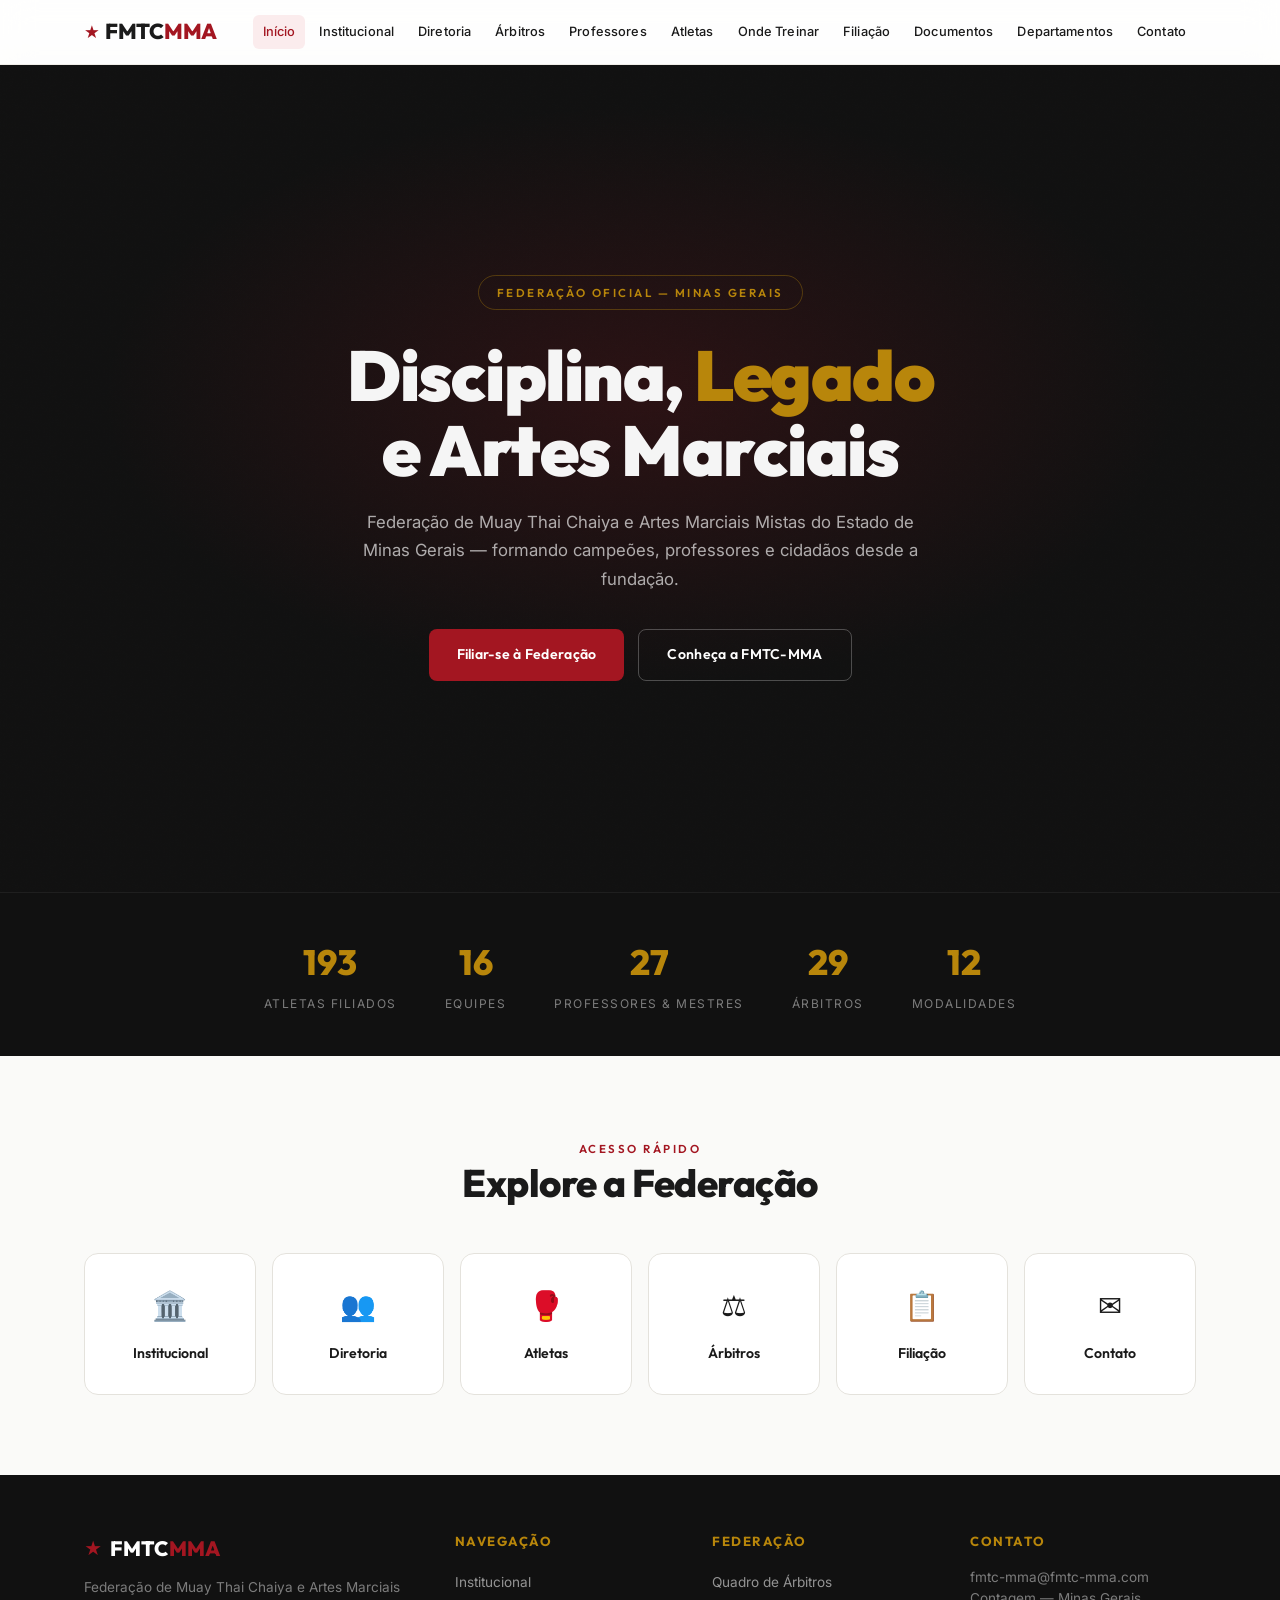
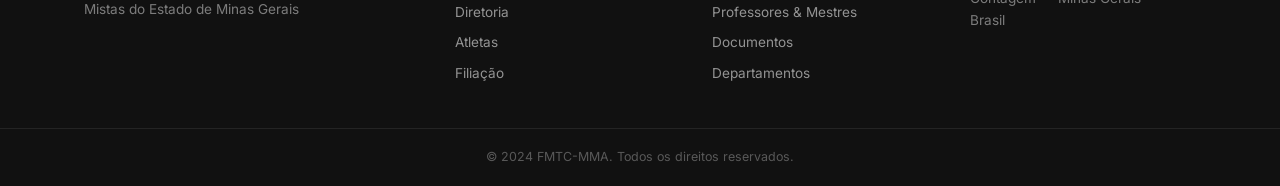
==== commit e05e60a5: "Atualização artes" ====
--- a/index.html
+++ b/index.html
@@ -3,604 +3,90 @@
 <head>
   <meta charset="UTF-8">
   <meta name="viewport" content="width=device-width, initial-scale=1.0">
-
-  <!-- SEO -->
-  <title>FMTC-MMA | Artes Marciais em Contagem - MG</title>
-  <meta name="description" content="Academia de Jiu-Jitsu, Muay Thai e MMA em Contagem, MG. Instrutores experientes, turmas para todos os níveis. Agende sua aula experimental gratuita.">
-  <meta name="keywords" content="jiu jitsu contagem, muay thai contagem, mma contagem, academia artes marciais, aula experimental, FMTC-MMA">
-  <meta name="author" content="FMTC-MMA">
-  <link rel="canonical" href="https://hbtmarc.github.io/FMTCMMA-Final/">
-
-  <!-- Open Graph -->
-  <meta property="og:type" content="website">
-  <meta property="og:url" content="https://hbtmarc.github.io/FMTCMMA-Final/">
-  <meta property="og:title" content="FMTC-MMA | Artes Marciais em Contagem - MG">
-  <meta property="og:description" content="Jiu-Jitsu, Muay Thai e MMA com instrutores experientes. Agende sua aula experimental gratuita.">
-  <meta property="og:image" content="https://placehold.co/1200x630/B91C1C/FFFFFF?text=FMTC-MMA">
-
-  <!-- Twitter -->
-  <meta property="twitter:card" content="summary_large_image">
-  <meta property="twitter:title" content="FMTC-MMA | Artes Marciais em Contagem - MG">
-  <meta property="twitter:description" content="Jiu-Jitsu, Muay Thai e MMA com instrutores experientes. Agende sua aula experimental gratuita.">
-  <meta property="twitter:image" content="https://placehold.co/1200x630/B91C1C/FFFFFF?text=FMTC-MMA">
-
-  <!-- Fonts -->
+  <title>FMTC-MMA — Federação de Muay Thai Chaiya e MMA de Minas Gerais</title>
+  <meta name="description" content="Federação de Muay Thai Chaiya e Artes Marciais Mistas do Estado de Minas Gerais. Filiação, árbitros, atletas, professores e eventos.">
   <link rel="preconnect" href="https://fonts.googleapis.com">
   <link rel="preconnect" href="https://fonts.gstatic.com" crossorigin>
-  <link href="https://fonts.googleapis.com/css2?family=Inter:wght@400;500;600&family=Outfit:wght@600;700;800&display=swap" rel="stylesheet">
-
+  <link href="https://fonts.googleapis.com/css2?family=Inter:wght@400;500;600&family=Outfit:wght@500;600;700;800;900&display=swap" rel="stylesheet">
   <link rel="stylesheet" href="style.css">
 </head>
 <body>
 
-  <!-- Acessibilidade: pular para conteúdo -->
-  <a href="#conteudo" class="skip-link">Pular para o conteúdo</a>
-
-  <!-- ===== HEADER ===== -->
-  <header class="site-header" id="header">
-    <div class="container header-inner">
-      <a href="#" class="logo" aria-label="FMTC-MMA — Página inicial">
-        FMTC<span class="logo-accent">-MMA</span>
+  <!-- ══════ HEADER ══════ -->
+  <header class="header" id="header">
+    <div class="container header__inner">
+      <a href="#/inicio" class="logo" aria-label="Página inicial">
+        <span class="logo__icon">&#9733;</span>
+        <span class="logo__text">FMTC<span class="logo__accent">MMA</span></span>
       </a>
-
       <nav class="nav-desktop" aria-label="Navegação principal">
-        <a href="#modalidades">Modalidades</a>
-        <a href="#diferenciais">Diferenciais</a>
-        <a href="#horarios">Horários</a>
-        <a href="#depoimentos">Depoimentos</a>
-        <a href="#faq">FAQ</a>
+        <a href="#/inicio" class="nav-link" data-route="/inicio">Início</a>
+        <a href="#/institucional" class="nav-link" data-route="/institucional">Institucional</a>
+        <a href="#/diretoria" class="nav-link" data-route="/diretoria">Diretoria</a>
+        <a href="#/arbitros" class="nav-link" data-route="/arbitros">Árbitros</a>
+        <a href="#/professores" class="nav-link" data-route="/professores">Professores</a>
+        <a href="#/atletas" class="nav-link" data-route="/atletas">Atletas</a>
+        <a href="#/onde-treinar" class="nav-link" data-route="/onde-treinar">Onde Treinar</a>
+        <a href="#/filiacao" class="nav-link" data-route="/filiacao">Filiação</a>
+        <a href="#/documentos" class="nav-link" data-route="/documentos">Documentos</a>
+        <a href="#/departamentos" class="nav-link" data-route="/departamentos">Departamentos</a>
+        <a href="#/contato" class="nav-link" data-route="/contato">Contato</a>
       </nav>
-
-      <a href="#agendar" class="btn btn-primary header-cta">Agendar Aula</a>
-
-      <button class="menu-toggle" id="menu-toggle" aria-label="Abrir menu" aria-expanded="false">
-        <span class="hamburger">
-          <span></span>
-          <span></span>
-          <span></span>
-        </span>
+      <button class="mobile-toggle" id="mobileToggle" aria-label="Menu" aria-expanded="false">
+        <span></span><span></span><span></span>
       </button>
     </div>
-
-    <!-- Menu Mobile -->
-    <div class="mobile-menu" id="mobile-menu" aria-hidden="true">
-      <nav aria-label="Navegação móvel">
-        <a href="#modalidades">Modalidades</a>
-        <a href="#diferenciais">Diferenciais</a>
-        <a href="#horarios">Horários</a>
-        <a href="#depoimentos">Depoimentos</a>
-        <a href="#faq">FAQ</a>
-        <a href="#agendar" class="btn btn-primary mobile-menu-cta">Agendar Aula Experimental</a>
-      </nav>
-    </div>
+    <nav class="nav-mobile" id="navMobile" aria-label="Navegação mobile">
+      <a href="#/inicio" class="nav-link" data-route="/inicio">Início</a>
+      <a href="#/institucional" class="nav-link" data-route="/institucional">Institucional</a>
+      <a href="#/diretoria" class="nav-link" data-route="/diretoria">Diretoria</a>
+      <a href="#/arbitros" class="nav-link" data-route="/arbitros">Árbitros</a>
+      <a href="#/professores" class="nav-link" data-route="/professores">Professores</a>
+      <a href="#/atletas" class="nav-link" data-route="/atletas">Atletas</a>
+      <a href="#/onde-treinar" class="nav-link" data-route="/onde-treinar">Onde Treinar</a>
+      <a href="#/filiacao" class="nav-link" data-route="/filiacao">Filiação</a>
+      <a href="#/documentos" class="nav-link" data-route="/documentos">Documentos</a>
+      <a href="#/departamentos" class="nav-link" data-route="/departamentos">Departamentos</a>
+      <a href="#/contato" class="nav-link" data-route="/contato">Contato</a>
+    </nav>
   </header>
 
-  <!-- ===== MAIN ===== -->
-  <main id="conteudo">
+  <!-- ══════ SPA VIEW CONTAINER ══════ -->
+  <main id="app" class="app"></main>
 
-    <!-- HERO -->
-    <section class="hero" id="hero">
-      <div class="container">
-        <div class="hero-content">
-          <span class="hero-badge">Artes Marciais em Contagem - MG</span>
-          <h1>Disciplina, Técnica<br>e Evolução</h1>
-          <p class="hero-text">
-            Jiu-Jitsu, Muay Thai e MMA com instrutores experientes e turmas para todos os níveis — do iniciante ao competidor.
-          </p>
-          <div class="hero-actions">
-            <a href="#agendar" class="btn btn-primary btn-lg">Agendar Aula Experimental</a>
-            <a href="#modalidades" class="btn btn-outline btn-lg">Ver Modalidades</a>
-          </div>
-        </div>
+  <!-- ══════ FOOTER ══════ -->
+  <footer class="footer">
+    <div class="container footer__grid">
+      <div class="footer__col">
+        <div class="footer__brand"><span class="logo__icon">&#9733;</span> <span class="logo__text">FMTC<span class="logo__accent">MMA</span></span></div>
+        <p class="footer__tagline">Federação de Muay Thai Chaiya e Artes Marciais Mistas do Estado de Minas Gerais</p>
       </div>
-      <div class="hero-decoration" aria-hidden="true"></div>
-    </section>
-
-    <!-- MODALIDADES -->
-    <section class="section" id="modalidades">
-      <div class="container">
-        <header class="section-header">
-          <h2>Nossas Modalidades</h2>
-          <p>Escolha a arte marcial que combina com você — ou treine todas.</p>
-        </header>
-
-        <div class="card-grid card-grid-3">
-          <!-- Jiu-Jitsu -->
-          <article class="card animate-on-scroll">
-            <div class="card-accent card-accent-red"></div>
-            <div class="card-body">
-              <div class="card-icon" aria-hidden="true">
-                <svg width="40" height="40" viewBox="0 0 24 24" fill="none" stroke="currentColor" stroke-width="1.5"><circle cx="12" cy="5" r="3"/><path d="M6 21v-2a4 4 0 0 1 4-4h4a4 4 0 0 1 4 4v2"/><path d="M8 11l-3 4"/><path d="M16 11l3 4"/></svg>
-              </div>
-              <h3>Jiu-Jitsu</h3>
-              <p>
-                A arte suave que ensina técnica, estratégia e controle. Ideal para defesa pessoal
-                e desenvolvimento da confiança, com turmas infantis e adultas.
-              </p>
-              <div class="card-actions">
-                <button class="btn btn-ghost modal-trigger" data-modal="jiujitsu">Ver Graduação</button>
-                <a href="#agendar" class="btn btn-primary btn-sm">Experimentar</a>
-              </div>
-            </div>
-          </article>
-
-          <!-- Muay Thai -->
-          <article class="card animate-on-scroll">
-            <div class="card-accent card-accent-gold"></div>
-            <div class="card-body">
-              <div class="card-icon" aria-hidden="true">
-                <svg width="40" height="40" viewBox="0 0 24 24" fill="none" stroke="currentColor" stroke-width="1.5"><path d="M18 4a3 3 0 0 0-3 3v4H9V7a3 3 0 0 0-6 0v7a5 5 0 0 0 5 5h8a5 5 0 0 0 5-5V7a3 3 0 0 0-3-3z"/></svg>
-              </div>
-              <h3>Muay Thai</h3>
-              <p>
-                A arte das oito armas: punhos, cotovelos, joelhos e canelas.
-                Treino intenso que melhora condicionamento, força e disciplina.
-              </p>
-              <div class="card-actions">
-                <button class="btn btn-ghost modal-trigger" data-modal="muaythai">Ver Graduação</button>
-                <a href="#agendar" class="btn btn-primary btn-sm">Experimentar</a>
-              </div>
-            </div>
-          </article>
-
-          <!-- MMA -->
-          <article class="card animate-on-scroll">
-            <div class="card-accent card-accent-dark"></div>
-            <div class="card-body">
-              <div class="card-icon" aria-hidden="true">
-                <svg width="40" height="40" viewBox="0 0 24 24" fill="none" stroke="currentColor" stroke-width="1.5"><path d="M12 2L2 7l10 5 10-5-10-5z"/><path d="M2 17l10 5 10-5"/><path d="M2 12l10 5 10-5"/></svg>
-              </div>
-              <h3>MMA</h3>
-              <p>
-                A síntese completa do combate. Integra técnicas de luta em pé e chão
-                para formar o lutador mais versátil e preparado.
-              </p>
-              <div class="card-actions">
-                <a href="#agendar" class="btn btn-primary btn-sm">Experimentar</a>
-              </div>
-            </div>
-          </article>
-        </div>
+      <div class="footer__col">
+        <h4 class="footer__heading">Navegação</h4>
+        <a href="#/institucional">Institucional</a>
+        <a href="#/diretoria">Diretoria</a>
+        <a href="#/atletas">Atletas</a>
+        <a href="#/filiacao">Filiação</a>
       </div>
-    </section>
-
-    <!-- DIFERENCIAIS -->
-    <section class="section section-alt" id="diferenciais">
-      <div class="container">
-        <header class="section-header">
-          <h2>Por que a FMTC-MMA?</h2>
-          <p>O que faz da nossa academia o lugar certo para a sua evolução.</p>
-        </header>
-
-        <div class="card-grid card-grid-3">
-          <div class="diferencial animate-on-scroll">
-            <div class="diferencial-icon" aria-hidden="true">
-              <svg width="32" height="32" viewBox="0 0 24 24" fill="none" stroke="var(--color-primary)" stroke-width="2"><path d="M12 15l-2 5 2-1 2 1-2-5z"/><path d="M20 4a2 2 0 0 0-2-2h-1a2 2 0 0 0-2 2v1H9V4a2 2 0 0 0-2-2H6a2 2 0 0 0-2 2v6a8 8 0 0 0 16 0V4z"/></svg>
-            </div>
-            <h3>Instrutores Qualificados</h3>
-            <p>Professores com anos de experiência em competição e ensino, formação comprovada e dedicação ao seu desenvolvimento.</p>
-          </div>
-
-          <div class="diferencial animate-on-scroll">
-            <div class="diferencial-icon" aria-hidden="true">
-              <svg width="32" height="32" viewBox="0 0 24 24" fill="none" stroke="var(--color-primary)" stroke-width="2"><path d="M17 21v-2a4 4 0 0 0-4-4H5a4 4 0 0 0-4 4v2"/><circle cx="9" cy="7" r="4"/><path d="M23 21v-2a4 4 0 0 0-3-3.87"/><path d="M16 3.13a4 4 0 0 1 0 7.75"/></svg>
-            </div>
-            <h3>Turmas para Todos os Níveis</h3>
-            <p>Do iniciante completo ao atleta competidor. Cada aluno recebe atenção individualizada no seu ritmo.</p>
-          </div>
-
-          <div class="diferencial animate-on-scroll">
-            <div class="diferencial-icon" aria-hidden="true">
-              <svg width="32" height="32" viewBox="0 0 24 24" fill="none" stroke="var(--color-primary)" stroke-width="2"><path d="M12 22s8-4 8-10V5l-8-3-8 3v7c0 6 8 10 8 10z"/><polyline points="9 12 11 14 15 10"/></svg>
-            </div>
-            <h3>Ambiente Seguro</h3>
-            <p>Uma comunidade acolhedora que valoriza o respeito mútuo. Aqui você treina com confiança e apoio.</p>
-          </div>
-
-          <div class="diferencial animate-on-scroll">
-            <div class="diferencial-icon" aria-hidden="true">
-              <svg width="32" height="32" viewBox="0 0 24 24" fill="none" stroke="var(--color-primary)" stroke-width="2"><polyline points="22 12 18 12 15 21 9 3 6 12 2 12"/></svg>
-            </div>
-            <h3>Metodologia Progressiva</h3>
-            <p>Evolução estruturada com graduações e acompanhamento. Cada treino é um passo na sua jornada.</p>
-          </div>
-
-          <div class="diferencial animate-on-scroll">
-            <div class="diferencial-icon" aria-hidden="true">
-              <svg width="32" height="32" viewBox="0 0 24 24" fill="none" stroke="var(--color-primary)" stroke-width="2"><circle cx="12" cy="12" r="10"/><polyline points="12 6 12 12 16 14"/></svg>
-            </div>
-            <h3>Horários Flexíveis</h3>
-            <p>Aulas pela manhã, ao meio-dia e à noite. Encaixe o treino na sua rotina sem sacrifícios.</p>
-          </div>
-
-          <div class="diferencial animate-on-scroll">
-            <div class="diferencial-icon" aria-hidden="true">
-              <svg width="32" height="32" viewBox="0 0 24 24" fill="none" stroke="var(--color-primary)" stroke-width="2"><path d="M20.84 4.61a5.5 5.5 0 0 0-7.78 0L12 5.67l-1.06-1.06a5.5 5.5 0 0 0-7.78 7.78l1.06 1.06L12 21.23l7.78-7.78 1.06-1.06a5.5 5.5 0 0 0 0-7.78z"/></svg>
-            </div>
-            <h3>Tradição e Respeito</h3>
-            <p>Valorizamos as raízes de cada arte marcial. Disciplina, humildade e espírito de equipe guiam nosso tatame.</p>
-          </div>
-        </div>
+      <div class="footer__col">
+        <h4 class="footer__heading">Federação</h4>
+        <a href="#/arbitros">Quadro de Árbitros</a>
+        <a href="#/professores">Professores &amp; Mestres</a>
+        <a href="#/documentos">Documentos</a>
+        <a href="#/departamentos">Departamentos</a>
       </div>
-    </section>
-
-    <!-- HORÁRIOS -->
-    <section class="section" id="horarios">
-      <div class="container">
-        <header class="section-header">
-          <h2>Horários das Aulas</h2>
-          <p>Encontre o melhor dia e horário para treinar. Confira nossa grade semanal.</p>
-        </header>
-
-        <div class="schedule-grid animate-on-scroll">
-          <div class="schedule-day">
-            <h3>Segunda</h3>
-            <ul>
-              <li><time>07:00</time> <span>Muay Thai</span></li>
-              <li><time>12:00</time> <span>Jiu-Jitsu</span></li>
-              <li><time>18:00</time> <span>Muay Thai</span></li>
-              <li><time>19:30</time> <span class="badge-advanced">Jiu-Jitsu Avançado</span></li>
-            </ul>
-          </div>
-          <div class="schedule-day">
-            <h3>Terça</h3>
-            <ul>
-              <li><time>07:00</time> <span>Jiu-Jitsu</span></li>
-              <li><time>18:00</time> <span class="badge-beginner">Jiu-Jitsu Iniciante</span></li>
-              <li><time>19:30</time> <span>Muay Thai</span></li>
-            </ul>
-          </div>
-          <div class="schedule-day">
-            <h3>Quarta</h3>
-            <ul>
-              <li><time>07:00</time> <span>Muay Thai</span></li>
-              <li><time>12:00</time> <span>Jiu-Jitsu</span></li>
-              <li><time>18:00</time> <span>Muay Thai</span></li>
-              <li><time>19:30</time> <span class="badge-advanced">Jiu-Jitsu Avançado</span></li>
-            </ul>
-          </div>
-          <div class="schedule-day">
-            <h3>Quinta</h3>
-            <ul>
-              <li><time>07:00</time> <span>Jiu-Jitsu</span></li>
-              <li><time>18:00</time> <span class="badge-beginner">Jiu-Jitsu Iniciante</span></li>
-              <li><time>19:30</time> <span>Muay Thai</span></li>
-            </ul>
-          </div>
-          <div class="schedule-day">
-            <h3>Sexta</h3>
-            <ul>
-              <li><time>07:00</time> <span>Muay Thai</span></li>
-              <li><time>12:00</time> <span>Jiu-Jitsu</span></li>
-              <li><time>18:00</time> <span class="badge-special">MMA</span></li>
-              <li><time>19:30</time> <span class="badge-special">MMA Sparring</span></li>
-            </ul>
-          </div>
-          <div class="schedule-day">
-            <h3>Sábado</h3>
-            <ul>
-              <li><time>10:00</time> <span class="badge-openmat">Open Mat</span></li>
-            </ul>
-          </div>
-          <div class="schedule-day schedule-day-off">
-            <h3>Domingo</h3>
-            <p class="day-off-text">Descanso</p>
-          </div>
-        </div>
+      <div class="footer__col">
+        <h4 class="footer__heading">Contato</h4>
+        <p>fmtc-mma@fmtc-mma.com</p>
+        <p>Contagem — Minas Gerais</p>
+        <p>Brasil</p>
       </div>
-    </section>
-
-    <!-- MONTE SEU TREINO (Plano IA — utilidade secundária) -->
-    <section class="section section-alt section-compact" id="plano-ia">
-      <div class="container">
-        <header class="section-header">
-          <span class="section-badge">Ferramenta</span>
-          <h2>Monte seu Plano de Treino</h2>
-          <p>Responda três perguntas e receba uma sugestão personalizada de treino baseada nos nossos horários.</p>
-        </header>
-
-        <div class="plano-ia-layout">
-          <form id="plan-form" class="plano-ia-form animate-on-scroll">
-            <div class="form-group">
-              <label for="goal">Qual seu principal objetivo?</label>
-              <select id="goal" name="goal" required>
-                <option value="Perda de peso">Perder peso e melhorar o condicionamento</option>
-                <option value="Defesa pessoal">Aprender defesa pessoal</option>
-                <option value="Competição">Competir</option>
-                <option value="Condicionamento físico">Ganhar força e resistência</option>
-              </select>
-            </div>
-
-            <div class="form-group">
-              <label for="level">Qual seu nível de experiência?</label>
-              <select id="level" name="level" required>
-                <option value="Iniciante">Iniciante — nunca treinei</option>
-                <option value="Intermediário">Intermediário — já treinei antes</option>
-                <option value="Avançado">Avançado — atleta ativo</option>
-              </select>
-            </div>
-
-            <fieldset class="form-group">
-              <legend>Quais dias você pode treinar?</legend>
-              <div class="checkbox-grid">
-                <label class="checkbox-label"><input type="checkbox" name="days" value="Segunda"><span>Seg</span></label>
-                <label class="checkbox-label"><input type="checkbox" name="days" value="Terça"><span>Ter</span></label>
-                <label class="checkbox-label"><input type="checkbox" name="days" value="Quarta"><span>Qua</span></label>
-                <label class="checkbox-label"><input type="checkbox" name="days" value="Quinta"><span>Qui</span></label>
-                <label class="checkbox-label"><input type="checkbox" name="days" value="Sexta"><span>Sex</span></label>
-                <label class="checkbox-label"><input type="checkbox" name="days" value="Sábado"><span>Sáb</span></label>
-              </div>
-            </fieldset>
-
-            <button type="submit" id="generate-plan-btn" class="btn btn-primary btn-block">Gerar Plano de Treino</button>
-          </form>
-
-          <div class="plano-ia-result animate-on-scroll" id="plan-result-box">
-            <div id="plan-result" class="plan-placeholder">
-              <svg width="48" height="48" viewBox="0 0 24 24" fill="none" stroke="var(--color-text-muted)" stroke-width="1.5" aria-hidden="true"><path d="M14 2H6a2 2 0 0 0-2 2v16a2 2 0 0 0 2 2h12a2 2 0 0 0 2-2V8z"/><polyline points="14 2 14 8 20 8"/><line x1="16" y1="13" x2="8" y2="13"/><line x1="16" y1="17" x2="8" y2="17"/><polyline points="10 9 9 9 8 9"/></svg>
-              <p>Seu plano de treino personalizado aparecerá aqui.</p>
-            </div>
-          </div>
-        </div>
-      </div>
-    </section>
-
-    <!-- DEPOIMENTOS -->
-    <section class="section" id="depoimentos">
-      <div class="container">
-        <header class="section-header">
-          <h2>O que Nossos Alunos Dizem</h2>
-          <p>Histórias reais de quem treina com a gente.</p>
-        </header>
-
-        <div class="card-grid card-grid-3">
-          <article class="testimonial-card animate-on-scroll">
-            <div class="testimonial-body">
-              <svg class="testimonial-quote" width="24" height="24" viewBox="0 0 24 24" fill="var(--color-primary-light)" aria-hidden="true"><path d="M3 21c3 0 7-1 7-8V5c0-1.25-.756-2.017-2-2H4c-1.25 0-2 .75-2 1.972V11c0 1.25.75 2 2 2 1 0 1 0 1 1v1c0 1-1 2-2 2s-1 .008-1 1.031V20c0 1 0 1 1 1z"/><path d="M15 21c3 0 7-1 7-8V5c0-1.25-.757-2.017-2-2h-4c-1.25 0-2 .75-2 1.972V11c0 1.25.75 2 2 2h.75c0 2.25.25 4-2.75 4v3c0 1 0 1 1 1z"/></svg>
-              <p>"A FMTC mudou meu jogo. A atenção aos detalhes dos instrutores é algo que nunca vi em outro lugar. Mais que uma academia, uma família."</p>
-            </div>
-            <footer class="testimonial-author">
-              <div class="testimonial-avatar" aria-hidden="true">JP</div>
-              <div>
-                <strong>João P.</strong>
-                <span>Faixa Roxa, Jiu-Jitsu</span>
-              </div>
-            </footer>
-          </article>
-
-          <article class="testimonial-card animate-on-scroll">
-            <div class="testimonial-body">
-              <svg class="testimonial-quote" width="24" height="24" viewBox="0 0 24 24" fill="var(--color-accent-light)" aria-hidden="true"><path d="M3 21c3 0 7-1 7-8V5c0-1.25-.756-2.017-2-2H4c-1.25 0-2 .75-2 1.972V11c0 1.25.75 2 2 2 1 0 1 0 1 1v1c0 1-1 2-2 2s-1 .008-1 1.031V20c0 1 0 1 1 1z"/><path d="M15 21c3 0 7-1 7-8V5c0-1.25-.757-2.017-2-2h-4c-1.25 0-2 .75-2 1.972V11c0 1.25.75 2 2 2h.75c0 2.25.25 4-2.75 4v3c0 1 0 1 1 1z"/></svg>
-              <p>"O treino de Muay Thai aqui é de outro nível. Me sinto mais forte, confiante e preparada para qualquer desafio. A energia é contagiante!"</p>
-            </div>
-            <footer class="testimonial-author">
-              <div class="testimonial-avatar testimonial-avatar-gold" aria-hidden="true">MC</div>
-              <div>
-                <strong>Maria C.</strong>
-                <span>Aluna de Muay Thai</span>
-              </div>
-            </footer>
-          </article>
-
-          <article class="testimonial-card animate-on-scroll">
-            <div class="testimonial-body">
-              <svg class="testimonial-quote" width="24" height="24" viewBox="0 0 24 24" fill="var(--color-border)" aria-hidden="true"><path d="M3 21c3 0 7-1 7-8V5c0-1.25-.756-2.017-2-2H4c-1.25 0-2 .75-2 1.972V11c0 1.25.75 2 2 2 1 0 1 0 1 1v1c0 1-1 2-2 2s-1 .008-1 1.031V20c0 1 0 1 1 1z"/><path d="M15 21c3 0 7-1 7-8V5c0-1.25-.757-2.017-2-2h-4c-1.25 0-2 .75-2 1.972V11c0 1.25.75 2 2 2h.75c0 2.25.25 4-2.75 4v3c0 1 0 1 1 1z"/></svg>
-              <p>"Como atleta de MMA, preciso de treinamento integrado. Aqui encontrei o equilíbrio perfeito entre luta em pé e chão. Recomendo 100%."</p>
-            </div>
-            <footer class="testimonial-author">
-              <div class="testimonial-avatar testimonial-avatar-dark" aria-hidden="true">LG</div>
-              <div>
-                <strong>Lucas G.</strong>
-                <span>Atleta de MMA</span>
-              </div>
-            </footer>
-          </article>
-        </div>
-      </div>
-    </section>
-
-    <!-- FAQ -->
-    <section class="section section-alt" id="faq">
-      <div class="container container-narrow">
-        <header class="section-header">
-          <h2>Perguntas Frequentes</h2>
-          <p>Tire suas dúvidas antes de começar.</p>
-        </header>
-
-        <div class="faq-list" role="list">
-          <details class="faq-item animate-on-scroll" role="listitem">
-            <summary>Preciso ter experiência prévia para começar?</summary>
-            <div class="faq-answer">
-              <p>Não! A maioria dos nossos alunos começou do zero. Temos turmas específicas para iniciantes com acompanhamento individualizado. Você vai aprender no seu ritmo.</p>
-            </div>
-          </details>
-
-          <details class="faq-item animate-on-scroll" role="listitem">
-            <summary>Como funciona a aula experimental?</summary>
-            <div class="faq-answer">
-              <p>É simples: você agenda pelo formulário ou WhatsApp, escolhe a modalidade que quer conhecer e vem treinar conosco. A aula é gratuita e sem compromisso. Basta trazer roupas confortáveis.</p>
-            </div>
-          </details>
-
-          <details class="faq-item animate-on-scroll" role="listitem">
-            <summary>A partir de qual idade posso treinar?</summary>
-            <div class="faq-answer">
-              <p>Temos turmas infantis de Jiu-Jitsu a partir dos 4 anos. Para Muay Thai e MMA, a idade mínima é de 12 anos. Adultos são bem-vindos em qualquer idade!</p>
-            </div>
-          </details>
-
-          <details class="faq-item animate-on-scroll" role="listitem">
-            <summary>Preciso comprar algum equipamento para começar?</summary>
-            <div class="faq-answer">
-              <p>Para as primeiras aulas, basta vir com roupas confortáveis (camiseta e bermuda ou calça). Depois, para o Jiu-Jitsu você vai precisar de um kimono, e para o Muay Thai, luvas e caneleiras. A equipe orienta sobre os equipamentos certos.</p>
-            </div>
-          </details>
-
-          <details class="faq-item animate-on-scroll" role="listitem">
-            <summary>Posso treinar mais de uma modalidade?</summary>
-            <div class="faq-answer">
-              <p>Sim! Muitos alunos combinam Jiu-Jitsu com Muay Thai. Nossos planos permitem que você participe de todas as aulas da grade. É a melhor forma de se tornar um lutador completo.</p>
-            </div>
-          </details>
-
-          <details class="faq-item animate-on-scroll" role="listitem">
-            <summary>Quais são as formas de pagamento?</summary>
-            <div class="faq-answer">
-              <p>Aceitamos PIX, cartão de crédito/débito e boleto bancário. Temos planos mensais, trimestrais e semestrais com condições especiais.</p>
-            </div>
-          </details>
-        </div>
-      </div>
-    </section>
-
-    <!-- CTA FINAL + CONTATO -->
-    <section class="section section-cta" id="agendar">
-      <div class="container container-narrow">
-        <header class="section-header">
-          <h2>Agende sua Aula Experimental</h2>
-          <p>Gratuita e sem compromisso. Venha conhecer a FMTC-MMA e descubra o que as artes marciais podem fazer por você.</p>
-        </header>
-
-        <form id="contact-form" class="contact-form animate-on-scroll" novalidate>
-          <div class="form-group">
-            <label for="contact-name">Nome</label>
-            <input type="text" id="contact-name" name="name" placeholder="Seu nome completo" required autocomplete="name">
-          </div>
-          <div class="form-group">
-            <label for="contact-phone">WhatsApp</label>
-            <input type="tel" id="contact-phone" name="phone" placeholder="(31) 99999-9999" required autocomplete="tel">
-          </div>
-          <div class="form-group">
-            <label for="contact-modality">Modalidade de Interesse</label>
-            <select id="contact-modality" name="modality">
-              <option value="">Não sei ainda</option>
-              <option value="Jiu-Jitsu">Jiu-Jitsu</option>
-              <option value="Muay Thai">Muay Thai</option>
-              <option value="MMA">MMA</option>
-            </select>
-          </div>
-          <button type="submit" class="btn btn-primary btn-lg btn-block">Quero minha Aula Experimental</button>
-          <p class="form-note">Ou envie uma mensagem direto pelo <a href="https://wa.me/5531999999999?text=Olá!%20Gostaria%20de%20agendar%20uma%20aula%20experimental%20na%20FMTC-MMA." target="_blank" rel="noopener noreferrer">WhatsApp</a>.</p>
-        </form>
-
-        <div id="form-success" class="form-success" hidden>
-          <svg width="48" height="48" viewBox="0 0 24 24" fill="none" stroke="var(--color-primary)" stroke-width="2"><path d="M22 11.08V12a10 10 0 1 1-5.93-9.14"/><polyline points="22 4 12 14.01 9 11.01"/></svg>
-          <h3>Mensagem enviada!</h3>
-          <p>Entraremos em contato pelo WhatsApp em breve para confirmar sua aula experimental.</p>
-          <a href="#hero" class="btn btn-outline">Voltar ao início</a>
-        </div>
-      </div>
-    </section>
-
-  </main>
-
-  <!-- ===== FOOTER ===== -->
-  <footer class="site-footer" id="contato">
-    <div class="container">
-      <div class="footer-grid">
-        <div class="footer-info">
-          <strong class="footer-logo">FMTC<span class="logo-accent">-MMA</span></strong>
-          <p>Formando lutadores e construindo campeões através da disciplina, respeito e dedicação.</p>
-        </div>
-        <div class="footer-contact">
-          <h4>Localização</h4>
-          <address>
-            R. Monsenhor Leão, 490<br>Industrial, Contagem - MG<br>CEP 32220-490
-          </address>
-        </div>
-        <div class="footer-links">
-          <h4>Navegação</h4>
-          <nav aria-label="Rodapé">
-            <a href="#modalidades">Modalidades</a>
-            <a href="#horarios">Horários</a>
-            <a href="#depoimentos">Depoimentos</a>
-            <a href="#agendar">Agendar Aula</a>
-          </nav>
-        </div>
-      </div>
-
-      <div class="footer-map">
-        <iframe
-          src="https://www.google.com/maps/embed?pb=!1m18!1m12!1m3!1d3750.704222122177!2d-44.02058332477161!3d-19.92842183749293!2m3!1f0!2f0!3f0!3m2!1i1024!2i768!4f13.1!3m3!1m2!1s0xa6956282865913%3A0x8e87d00f890f845a!2sManu's%20Estacionamento!5e0!3m2!1spt-BR!2sbr!4v1716578052187!5m2!1spt-BR!2sbr"
-          width="100%" height="280"
-          style="border:0; border-radius: var(--radius-lg);"
-          allowfullscreen=""
-          loading="lazy"
-          referrerpolicy="no-referrer-when-downgrade"
-          title="Localização da FMTC-MMA no mapa"
-        ></iframe>
-      </div>
-
-      <div class="footer-bottom">
-        <p>&copy; 2026 FMTC-MMA — Todos os direitos reservados.</p>
-        <p>CNPJ: 26.546.108/0001-78</p>
-      </div>
+    </div>
+    <div class="footer__bottom">
+      <div class="container"><p>&copy; 2024 FMTC-MMA. Todos os direitos reservados.</p></div>
     </div>
   </footer>
 
-  <!-- ===== MODALS ===== -->
-
-  <!-- Modal Jiu-Jitsu Graduação -->
-  <div class="modal" id="modal-jiujitsu" role="dialog" aria-modal="true" aria-labelledby="modal-jiujitsu-title" hidden>
-    <div class="modal-overlay"></div>
-    <div class="modal-content">
-      <button class="modal-close" aria-label="Fechar">&times;</button>
-      <div class="modal-body">
-        <h3 id="modal-jiujitsu-title">Graduação no Jiu-Jitsu</h3>
-        <p class="modal-subtitle">A progressão é dividida por idade, respeitando o desenvolvimento de cada aluno.</p>
-
-        <h4 class="graduation-group-title">Infantil / Juvenil (até 15 anos)</h4>
-        <ol class="graduation-list">
-          <li class="graduation-item"><span class="belt" style="background:#9CA3AF"></span><div><strong>Faixa Cinza</strong><small>4 a 15 anos — lisa até 4 graus</small></div></li>
-          <li class="graduation-item"><span class="belt" style="background:#EAB308"></span><div><strong>Faixa Amarela</strong><small>7 a 15 anos — lisa até 4 graus</small></div></li>
-          <li class="graduation-item"><span class="belt" style="background:#F97316"></span><div><strong>Faixa Laranja</strong><small>10 a 15 anos — lisa até 4 graus</small></div></li>
-          <li class="graduation-item"><span class="belt" style="background:#22C55E"></span><div><strong>Faixa Verde</strong><small>13 a 15 anos — lisa até 4 graus</small></div></li>
-        </ol>
-
-        <h4 class="graduation-group-title">Adulto (a partir de 16 anos)</h4>
-        <ol class="graduation-list">
-          <li class="graduation-item"><span class="belt" style="background:#E5E7EB; border-color:#D1D5DB"></span><div><strong>Faixa Branca</strong><small>Tempo indeterminado — foco nos fundamentos</small></div></li>
-          <li class="graduation-item"><span class="belt" style="background:#3B82F6"></span><div><strong>Faixa Azul</strong><small>Tempo médio: 2 anos — desenvolvimento do jogo</small></div></li>
-          <li class="graduation-item"><span class="belt" style="background:#9333EA"></span><div><strong>Faixa Roxa</strong><small>Tempo médio: 1,5 anos — combinações e estratégia</small></div></li>
-          <li class="graduation-item"><span class="belt" style="background:#78350F"></span><div><strong>Faixa Marrom</strong><small>Tempo médio: 1 ano — refinamento técnico</small></div></li>
-          <li class="graduation-item"><span class="belt" style="background:#1F2937; border-color:#6B7280"></span><div><strong>Faixa Preta</strong><small>O início de um novo ciclo de maestria</small></div></li>
-        </ol>
-      </div>
-    </div>
-  </div>
-
-  <!-- Modal Muay Thai Graduação -->
-  <div class="modal" id="modal-muaythai" role="dialog" aria-modal="true" aria-labelledby="modal-muaythai-title" hidden>
-    <div class="modal-overlay"></div>
-    <div class="modal-content">
-      <button class="modal-close" aria-label="Fechar">&times;</button>
-      <div class="modal-body">
-        <h3 id="modal-muaythai-title">Graduação no Muay Thai</h3>
-        <p class="modal-subtitle">O sistema de prajieds (faixas de braço) marca a evolução do lutador.</p>
-
-        <ol class="graduation-list">
-          <li class="graduation-item"><span class="prajied" style="background:#E5E7EB"></span><div><strong>Prajied Branca</strong><small>Tempo médio: 6 meses</small></div></li>
-          <li class="graduation-item"><span class="prajied" style="background:#F97316"></span><div><strong>Prajied Laranja</strong><small>Tempo médio: 6 meses</small></div></li>
-          <li class="graduation-item"><span class="prajied" style="background:linear-gradient(to right,#F97316 50%,#3B82F6 50%)"></span><div><strong>Laranja com Azul</strong><small>Tempo médio: 6 meses</small></div></li>
-          <li class="graduation-item"><span class="prajied" style="background:#3B82F6"></span><div><strong>Prajied Azul</strong><small>Tempo médio: 6 meses</small></div></li>
-          <li class="graduation-item"><span class="prajied" style="background:linear-gradient(to right,#3B82F6 50%,#EAB308 50%)"></span><div><strong>Azul com Amarela</strong><small>Tempo médio: 6 meses</small></div></li>
-          <li class="graduation-item"><span class="prajied" style="background:#EAB308"></span><div><strong>Prajied Amarela</strong><small>Tempo médio: 6 meses</small></div></li>
-          <li class="graduation-item"><span class="prajied" style="background:linear-gradient(to right,#EAB308 50%,#22C55E 50%)"></span><div><strong>Amarela com Verde</strong><small>Tempo médio: 6 meses</small></div></li>
-          <li class="graduation-item"><span class="prajied" style="background:#22C55E"></span><div><strong>Prajied Verde</strong><small>Tempo médio: 6 meses</small></div></li>
-          <li class="graduation-item"><span class="prajied" style="background:linear-gradient(to right,#22C55E 50%,#78350F 50%)"></span><div><strong>Verde com Marrom</strong><small>Tempo médio: 6 meses</small></div></li>
-          <li class="graduation-item"><span class="prajied" style="background:#78350F"></span><div><strong>Prajied Marrom</strong><small>Tempo médio: 6 meses</small></div></li>
-          <li class="graduation-item"><span class="prajied" style="background:linear-gradient(to right,#78350F 50%,#1F2937 50%)"></span><div><strong>Marrom com Preta</strong><small>Tempo médio: 6 meses</small></div></li>
-          <li class="graduation-item"><span class="prajied" style="background:#1F2937; border-color:#6B7280"></span><div><strong>Prajied Preta</strong><small>Instrutor Auxiliar</small></div></li>
-          <li class="graduation-item"><span class="prajied" style="background:linear-gradient(to right,#1F2937 50%,#E5E7EB 50%)"></span><div><strong>Preta com Branca</strong><small>Instrutor</small></div></li>
-          <li class="graduation-item"><span class="prajied" style="background:linear-gradient(to right,#1F2937 50%,#EAB308 50%)"></span><div><strong>Preta com Amarela</strong><small>Professor</small></div></li>
-          <li class="graduation-item"><span class="prajied" style="background:linear-gradient(to right,#1F2937 50%,#DC2626 50%)"></span><div><strong>Preta com Vermelha</strong><small>Mestre</small></div></li>
-          <li class="graduation-item"><span class="prajied" style="background:#C0C0C0"></span><div><strong>Prajied Prata</strong><small>Grão Mestre</small></div></li>
-          <li class="graduation-item"><span class="prajied" style="background:#D4A017"></span><div><strong>Prajied Ouro</strong><small>Título Honorífico Máximo</small></div></li>
-        </ol>
-      </div>
-    </div>
-  </div>
-
   <script src="script.js"></script>
 </body>
-</html>
+</html>
--- a/style.css
+++ b/style.css
@@ -1,1465 +1,480 @@
-/* ==============================================
-   FMTC-MMA — Stylesheet
-   Light, clean, premium martial arts aesthetic
-   Mobile-first • No frameworks • No dark mode
-   ============================================== */
-
-/* ==============================================
-   1. CUSTOM PROPERTIES
-   ============================================== */
-:root {
-  /* Palette */
-  --color-bg:            #F8F7F3;
-  --color-surface:       #FFFFFF;
-  --color-surface-alt:   #F1F0EB;
-  --color-primary:       #B91C1C;
-  --color-primary-hover: #991B1B;
-  --color-primary-light: #FEE2E2;
-  --color-accent:        #92400E;
-  --color-accent-light:  #FEF3C7;
-  --color-heading:       #111827;
-  --color-text:          #374151;
-  --color-text-light:    #6B7280;
-  --color-text-muted:    #9CA3AF;
-  --color-border:        #E5E4DF;
-  --color-border-light:  #F0EFEA;
-
-  /* Typography */
-  --font-heading: 'Outfit', system-ui, -apple-system, sans-serif;
-  --font-body:    'Inter', system-ui, -apple-system, sans-serif;
-
-  /* Layout */
-  --max-width:     1140px;
-  --header-height: 64px;
-
-  /* Radius */
-  --radius-sm: 6px;
-  --radius-md: 10px;
-  --radius-lg: 16px;
-  --radius-xl: 24px;
-
-  /* Shadows */
-  --shadow-xs: 0 1px 2px rgba(0,0,0,0.04);
-  --shadow-sm: 0 1px 4px rgba(0,0,0,0.06);
-  --shadow-md: 0 4px 16px rgba(0,0,0,0.07);
-  --shadow-lg: 0 8px 32px rgba(0,0,0,0.09);
-
-  /* Transition */
-  --ease: cubic-bezier(0.4, 0, 0.2, 1);
-  --transition: 0.25s var(--ease);
-}
-
-/* ==============================================
-   2. RESET & BASE
-   ============================================== */
-*, *::before, *::after {
-  margin: 0;
-  padding: 0;
-  box-sizing: border-box;
-}
-
-html {
-  scroll-behavior: smooth;
-  scroll-padding-top: calc(var(--header-height) + 16px);
-  -webkit-font-smoothing: antialiased;
-  -moz-osx-font-smoothing: grayscale;
-}
-
-body {
-  font-family: var(--font-body);
-  font-size: 1rem;
-  line-height: 1.6;
-  color: var(--color-text);
-  background-color: var(--color-bg);
-  overflow-x: hidden;
-}
-
-body.scroll-lock {
-  overflow: hidden;
-}
-
-img, video, iframe {
-  max-width: 100%;
-  display: block;
-}
-
-a {
-  color: var(--color-primary);
-  text-decoration: none;
-  transition: color var(--transition);
-}
-
-a:hover {
-  color: var(--color-primary-hover);
-}
-
-ul, ol {
-  list-style: none;
-}
-
-address {
-  font-style: normal;
-}
-
-/* ==============================================
-   3. TYPOGRAPHY
-   ============================================== */
-h1, h2, h3, h4, h5, h6 {
-  font-family: var(--font-heading);
-  font-weight: 700;
-  color: var(--color-heading);
-  line-height: 1.15;
-}
-
-h1 { font-size: clamp(2.25rem, 6vw, 3.75rem); font-weight: 800; }
-h2 { font-size: clamp(1.75rem, 4vw, 2.5rem); }
-h3 { font-size: clamp(1.25rem, 2.5vw, 1.5rem); }
-h4 { font-size: 1.125rem; }
-
-/* ==============================================
-   4. LAYOUT UTILITIES
-   ============================================== */
-.container {
-  width: 100%;
-  max-width: var(--max-width);
-  margin: 0 auto;
-  padding: 0 1.25rem;
-}
-
-.container-narrow {
-  max-width: 720px;
-}
-
-@media (min-width: 768px) {
-  .container { padding: 0 2rem; }
-}
-
-/* ==============================================
-   5. SKIP LINK (Accessibility)
-   ============================================== */
-.skip-link {
-  position: absolute;
-  top: -100%;
-  left: 1rem;
-  background: var(--color-primary);
-  color: #fff;
-  padding: 0.75rem 1.25rem;
-  border-radius: var(--radius-sm);
-  font-weight: 600;
-  z-index: 9999;
-  transition: top 0.2s;
-}
-
-.skip-link:focus {
-  top: 1rem;
-  color: #fff;
-}
-
-/* ==============================================
-   6. HEADER
-   ============================================== */
-.site-header {
-  position: fixed;
-  top: 0;
-  left: 0;
-  right: 0;
-  z-index: 100;
-  background: rgba(248, 247, 243, 0.92);
-  backdrop-filter: blur(12px);
-  -webkit-backdrop-filter: blur(12px);
-  border-bottom: 1px solid transparent;
-  transition: border-color var(--transition), box-shadow var(--transition);
-}
-
-.site-header.scrolled {
-  border-bottom-color: var(--color-border);
-  box-shadow: var(--shadow-xs);
-}
-
-.header-inner {
-  display: flex;
-  align-items: center;
-  justify-content: space-between;
-  height: var(--header-height);
-  gap: 1rem;
-}
+/* ═══════════════════════════════════════════════════
+   FMTC-MMA  ·  Phase 4  ·  Hash-Routed SPA
+   Design System + View Styles
+   ═══════════════════════════════════════════════════ */
+
+/* ── TOKENS ────────────────────────────── */
+:root{
+  --bg:#fafaf8;--bg-hero:#111111;--surface:#ffffff;
+  --red:#a31621;--red-deep:#7a111a;--red-soft:#fbeced;
+  --gold:#b8860b;--gold-soft:#fdf6e3;
+  --text:#1a1a1a;--text-light:#555;--text-inv:#f5f5f5;
+  --border:#e4e2dc;--border-light:#f0eee9;
+  --container:1160px;--header-h:64px;
+  --radius:14px;--radius-sm:8px;
+  --shadow:0 2px 16px rgba(0,0,0,.06);
+  --shadow-lg:0 8px 32px rgba(0,0,0,.10);
+  --ease:cubic-bezier(.22,1,.36,1);
+  --font-body:'Inter',system-ui,sans-serif;
+  --font-display:'Outfit',system-ui,sans-serif;
+}
+
+/* ── RESET ─────────────────────────────── */
+*,*::before,*::after{box-sizing:border-box;margin:0;padding:0}
+html{scroll-behavior:smooth;-webkit-text-size-adjust:100%}
+body{font-family:var(--font-body);color:var(--text);background:var(--bg);
+  line-height:1.65;font-size:15px;overflow-x:hidden;
+  -webkit-font-smoothing:antialiased}
+img{max-width:100%;display:block}
+a{color:inherit;text-decoration:none}
+button{font:inherit;cursor:pointer;border:none;background:none}
+ul,ol{list-style:none}
+input,textarea,select{font:inherit}
+
+.container{max-width:var(--container);margin:0 auto;padding:0 24px}
+
+/* ── HEADER ────────────────────────────── */
+.header{position:fixed;top:0;left:0;width:100%;z-index:900;
+  background:rgba(255,255,255,.82);backdrop-filter:blur(16px);
+  -webkit-backdrop-filter:blur(16px);
+  border-bottom:1px solid var(--border-light);
+  transition:background .3s,box-shadow .3s}
+.header.scrolled{background:rgba(255,255,255,.96);box-shadow:0 1px 12px rgba(0,0,0,.06)}
+.header__inner{display:flex;align-items:center;justify-content:space-between;
+  height:var(--header-h)}
 
 /* Logo */
-.logo {
-  font-family: var(--font-heading);
-  font-weight: 800;
-  font-size: 1.5rem;
-  color: var(--color-heading);
-  letter-spacing: -0.02em;
-  text-decoration: none;
-  white-space: nowrap;
-}
-
-.logo:hover { color: var(--color-heading); }
-
-.logo-accent {
-  color: var(--color-primary);
-}
-
-/* Desktop nav */
-.nav-desktop {
-  display: none;
-  align-items: center;
-  gap: 2rem;
-}
-
-.nav-desktop a {
-  font-size: 0.875rem;
-  font-weight: 500;
-  color: var(--color-text-light);
-  text-decoration: none;
-  position: relative;
-  padding: 0.25rem 0;
-  transition: color var(--transition);
-}
-
-.nav-desktop a::after {
-  content: '';
-  position: absolute;
-  bottom: -2px;
-  left: 0;
-  width: 0;
-  height: 2px;
-  background: var(--color-primary);
-  border-radius: 1px;
-  transition: width var(--transition);
-}
-
-.nav-desktop a:hover,
-.nav-desktop a.active {
-  color: var(--color-primary);
-}
-
-.nav-desktop a:hover::after,
-.nav-desktop a.active::after {
-  width: 100%;
-}
-
-/* Header CTA */
-.header-cta {
-  display: none;
-  font-size: 0.8125rem;
-  padding: 0.5rem 1.125rem;
-}
-
-@media (min-width: 768px) {
-  .nav-desktop { display: flex; }
-  .header-cta  { display: inline-flex; }
-}
-
-/* Hamburger */
-.menu-toggle {
-  display: flex;
-  align-items: center;
-  justify-content: center;
-  width: 44px;
-  height: 44px;
-  background: none;
-  border: none;
-  cursor: pointer;
-  padding: 0;
-  -webkit-tap-highlight-color: transparent;
-}
-
-.hamburger {
-  display: flex;
-  flex-direction: column;
-  gap: 5px;
-  width: 24px;
-  pointer-events: none;
-}
-
-.hamburger span {
-  display: block;
-  height: 2px;
-  width: 100%;
-  background: var(--color-heading);
-  border-radius: 2px;
-  transition: transform var(--transition), opacity var(--transition);
-  transform-origin: center;
-}
-
-/* Hamburger open state */
-.menu-toggle[aria-expanded="true"] .hamburger span:nth-child(1) {
-  transform: translateY(7px) rotate(45deg);
-}
-.menu-toggle[aria-expanded="true"] .hamburger span:nth-child(2) {
-  opacity: 0;
-}
-.menu-toggle[aria-expanded="true"] .hamburger span:nth-child(3) {
-  transform: translateY(-7px) rotate(-45deg);
-}
-
-@media (min-width: 768px) {
-  .menu-toggle { display: none; }
-}
-
-/* Mobile menu */
-.mobile-menu {
-  position: fixed;
-  top: var(--header-height);
-  left: 0;
-  right: 0;
-  bottom: 0;
-  background: rgba(248, 247, 243, 0.98);
-  backdrop-filter: blur(16px);
-  -webkit-backdrop-filter: blur(16px);
-  display: flex;
-  align-items: flex-start;
-  justify-content: center;
-  padding-top: 3rem;
-  z-index: 90;
-  opacity: 0;
-  visibility: hidden;
-  transform: translateY(-8px);
-  transition: opacity 0.3s var(--ease), visibility 0.3s, transform 0.3s var(--ease);
-}
-
-.mobile-menu.open {
-  opacity: 1;
-  visibility: visible;
-  transform: translateY(0);
-}
-
-.mobile-menu nav {
-  display: flex;
-  flex-direction: column;
-  align-items: center;
-  gap: 1.5rem;
-}
-
-.mobile-menu nav a {
-  font-family: var(--font-heading);
-  font-size: 1.25rem;
-  font-weight: 600;
-  color: var(--color-heading);
-  text-decoration: none;
-}
-
-.mobile-menu nav a:hover {
-  color: var(--color-primary);
-}
-
-.mobile-menu-cta {
-  margin-top: 1rem;
-  width: 100%;
-  max-width: 280px;
-  text-align: center;
-}
-
-/* ==============================================
-   7. BUTTONS
-   ============================================== */
-.btn {
-  display: inline-flex;
-  align-items: center;
-  justify-content: center;
-  gap: 0.5rem;
-  font-family: var(--font-heading);
-  font-weight: 600;
-  font-size: 0.875rem;
-  line-height: 1;
-  text-decoration: none;
-  border: 2px solid transparent;
-  border-radius: var(--radius-md);
-  padding: 0.75rem 1.5rem;
-  cursor: pointer;
-  transition: background var(--transition), color var(--transition),
-              border-color var(--transition), box-shadow var(--transition),
-              transform 0.15s var(--ease);
-  -webkit-tap-highlight-color: transparent;
-  white-space: nowrap;
-}
-
-.btn:active {
-  transform: scale(0.97);
-}
-
-/* Primary */
-.btn-primary {
-  background: var(--color-primary);
-  border-color: var(--color-primary);
-  color: #fff;
-}
-
-.btn-primary:hover {
-  background: var(--color-primary-hover);
-  border-color: var(--color-primary-hover);
-  color: #fff;
-  box-shadow: 0 4px 12px rgba(185, 28, 28, 0.25);
-}
-
-/* Outline */
-.btn-outline {
-  background: transparent;
-  border-color: var(--color-border);
-  color: var(--color-heading);
-}
-
-.btn-outline:hover {
-  border-color: var(--color-primary);
-  color: var(--color-primary);
-}
-
-/* Ghost */
-.btn-ghost {
-  background: transparent;
-  border-color: transparent;
-  color: var(--color-primary);
-  padding-left: 0.5rem;
-  padding-right: 0.5rem;
-}
-
-.btn-ghost:hover {
-  background: var(--color-primary-light);
-}
-
-/* Sizes */
-.btn-sm {
-  font-size: 0.8125rem;
-  padding: 0.5rem 1rem;
-}
-
-.btn-lg {
-  font-size: 1rem;
-  padding: 0.875rem 2rem;
-}
-
-.btn-block {
-  width: 100%;
-}
-
-/* Focus visible (accessibility) */
-.btn:focus-visible,
-a:focus-visible,
-button:focus-visible,
-input:focus-visible,
-select:focus-visible,
-textarea:focus-visible,
-details summary:focus-visible {
-  outline: 2px solid var(--color-primary);
-  outline-offset: 2px;
-}
-
-/* ==============================================
-   8. SECTIONS (common)
-   ============================================== */
-.section {
-  padding: 3.5rem 0;
-}
-
-.section-alt {
-  background: var(--color-surface-alt);
-}
-
-.section-compact {
-  padding: 3rem 0;
-}
-
-@media (min-width: 768px) {
-  .section       { padding: 5rem 0; }
-  .section-compact { padding: 4rem 0; }
-}
-
-.section-header {
-  text-align: center;
-  margin-bottom: 2.5rem;
-}
-
-.section-header h2 {
-  margin-bottom: 0.5rem;
-}
-
-.section-header p {
-  color: var(--color-text-light);
-  max-width: 540px;
-  margin: 0 auto;
-  font-size: 1.0625rem;
-}
-
-.section-badge {
-  display: inline-block;
-  background: var(--color-primary-light);
-  color: var(--color-primary);
-  font-size: 0.75rem;
-  font-weight: 600;
-  text-transform: uppercase;
-  letter-spacing: 0.08em;
-  padding: 0.25rem 0.75rem;
-  border-radius: 50px;
-  margin-bottom: 0.75rem;
-}
-
-/* ==============================================
-   9. HERO
-   ============================================== */
-.hero {
-  position: relative;
-  padding: calc(var(--header-height) + 3rem) 0 3rem;
-  background:
-    radial-gradient(ellipse at 70% 0%, rgba(185,28,28,0.06) 0%, transparent 60%),
-    var(--color-bg);
-  overflow: hidden;
-}
-
-.hero-content {
-  max-width: 640px;
-}
-
-.hero-badge {
-  display: inline-block;
-  font-size: 0.8125rem;
-  font-weight: 600;
-  color: var(--color-primary);
-  background: var(--color-primary-light);
-  padding: 0.375rem 1rem;
-  border-radius: 50px;
-  margin-bottom: 1.25rem;
-}
-
-.hero h1 {
-  margin-bottom: 1.25rem;
-}
-
-.hero-text {
-  font-size: 1.125rem;
-  color: var(--color-text-light);
-  margin-bottom: 2rem;
-  line-height: 1.7;
-}
-
-.hero-actions {
-  display: flex;
-  flex-wrap: wrap;
-  gap: 0.75rem;
-}
-
-.hero-decoration {
-  display: none;
-}
-
-@media (min-width: 768px) {
-  .hero {
-    padding: calc(var(--header-height) + 5rem) 0 5rem;
-  }
-
-  .hero-decoration {
-    display: block;
-    position: absolute;
-    right: -4rem;
-    top: 50%;
-    transform: translateY(-50%);
-    width: 340px;
-    height: 340px;
-    border-radius: 50%;
-    border: 40px solid rgba(185,28,28,0.05);
-    pointer-events: none;
-  }
-}
-
-@media (min-width: 1024px) {
-  .hero-decoration {
-    right: 2rem;
-    width: 420px;
-    height: 420px;
-    border-width: 50px;
-  }
-}
-
-/* ==============================================
-   10. CARD GRID
-   ============================================== */
-.card-grid {
-  display: grid;
-  gap: 1.5rem;
-}
-
-.card-grid-3 {
-  grid-template-columns: 1fr;
-}
-
-@media (min-width: 640px) {
-  .card-grid-3 { grid-template-columns: repeat(2, 1fr); }
-}
-
-@media (min-width: 1024px) {
-  .card-grid-3 { grid-template-columns: repeat(3, 1fr); }
-}
-
-/* ==============================================
-   11. CARDS (Modalidades)
-   ============================================== */
-.card {
-  background: var(--color-surface);
-  border: 1px solid var(--color-border);
-  border-radius: var(--radius-lg);
-  overflow: hidden;
-  transition: box-shadow var(--transition), transform 0.2s var(--ease);
-}
-
-.card:hover {
-  box-shadow: var(--shadow-md);
-  transform: translateY(-3px);
-}
-
-.card-accent {
-  height: 4px;
-}
-
-.card-accent-red  { background: var(--color-primary); }
-.card-accent-gold { background: var(--color-accent); }
-.card-accent-dark { background: var(--color-heading); }
-
-.card-body {
-  padding: 1.5rem;
-}
-
-.card-icon {
-  width: 48px;
-  height: 48px;
-  display: flex;
-  align-items: center;
-  justify-content: center;
-  background: var(--color-surface-alt);
-  border-radius: var(--radius-md);
-  margin-bottom: 1rem;
-  color: var(--color-primary);
-}
-
-.card h3 {
-  margin-bottom: 0.5rem;
-}
-
-.card p {
-  color: var(--color-text-light);
-  font-size: 0.9375rem;
-  margin-bottom: 1.25rem;
-  line-height: 1.6;
-}
-
-.card-actions {
-  display: flex;
-  align-items: center;
-  gap: 0.75rem;
-  flex-wrap: wrap;
-}
-
-@media (min-width: 768px) {
-  .card-body { padding: 2rem; }
-}
-
-/* ==============================================
-   12. DIFERENCIAIS
-   ============================================== */
-.diferencial {
-  text-align: center;
-  padding: 1.5rem 1rem;
-}
-
-.diferencial-icon {
-  width: 56px;
-  height: 56px;
-  display: flex;
-  align-items: center;
-  justify-content: center;
-  background: var(--color-primary-light);
-  border-radius: 50%;
-  margin: 0 auto 1rem;
-}
-
-.diferencial h3 {
-  font-size: 1.0625rem;
-  margin-bottom: 0.5rem;
-}
-
-.diferencial p {
-  font-size: 0.9375rem;
-  color: var(--color-text-light);
-  line-height: 1.6;
-}
-
-/* ==============================================
-   13. SCHEDULE (Horários)
-   ============================================== */
-.schedule-grid {
-  display: grid;
-  grid-template-columns: 1fr;
-  gap: 1px;
-  background: var(--color-border);
-  border: 1px solid var(--color-border);
-  border-radius: var(--radius-lg);
-  overflow: hidden;
-}
-
-.schedule-day {
-  background: var(--color-surface);
-  padding: 1.25rem;
-}
-
-.schedule-day h3 {
-  font-size: 1rem;
-  font-weight: 700;
-  color: var(--color-heading);
-  margin-bottom: 0.75rem;
-  padding-bottom: 0.5rem;
-  border-bottom: 2px solid var(--color-primary);
-  display: inline-block;
-}
-
-.schedule-day ul {
-  display: flex;
-  flex-direction: column;
-  gap: 0.5rem;
-}
-
-.schedule-day li {
-  display: flex;
-  align-items: baseline;
-  gap: 0.75rem;
-  font-size: 0.9375rem;
-}
-
-.schedule-day time {
-  font-weight: 600;
-  color: var(--color-heading);
-  min-width: 3rem;
-  font-variant-numeric: tabular-nums;
-}
-
-.schedule-day span {
-  color: var(--color-text);
-}
-
-.badge-advanced {
-  color: var(--color-primary) !important;
-  font-weight: 500;
-}
-
-.badge-beginner {
-  color: var(--color-accent) !important;
-  font-weight: 500;
-}
-
-.badge-special {
-  color: var(--color-heading) !important;
-  font-weight: 600;
-}
-
-.badge-openmat {
-  color: var(--color-accent) !important;
-  font-weight: 600;
-}
-
-.schedule-day-off {
-  display: flex;
-  flex-direction: column;
-  align-items: center;
-  justify-content: center;
-  text-align: center;
-}
-
-.schedule-day-off h3 {
-  border-bottom-color: var(--color-border);
-  color: var(--color-text-muted);
-}
-
-.day-off-text {
-  color: var(--color-text-muted);
-  font-size: 0.875rem;
-}
-
-@media (min-width: 640px) {
-  .schedule-grid {
-    grid-template-columns: repeat(2, 1fr);
-  }
-}
-
-@media (min-width: 768px) {
-  .schedule-grid {
-    grid-template-columns: repeat(4, 1fr);
-  }
-}
-
-@media (min-width: 1100px) {
-  .schedule-grid {
-    grid-template-columns: repeat(7, 1fr);
-  }
-}
-
-/* ==============================================
-   14. PLANO IA (utility section)
-   ============================================== */
-.plano-ia-layout {
-  display: grid;
-  gap: 1.5rem;
-  align-items: start;
-}
-
-@media (min-width: 768px) {
-  .plano-ia-layout {
-    grid-template-columns: 1fr 1fr;
-    gap: 2rem;
-  }
-}
-
-.plano-ia-form {
-  background: var(--color-surface);
-  border: 1px solid var(--color-border);
-  border-radius: var(--radius-lg);
-  padding: 1.5rem;
-}
-
-@media (min-width: 768px) {
-  .plano-ia-form { padding: 2rem; }
-}
-
-.plano-ia-result {
-  background: var(--color-surface);
-  border: 1px solid var(--color-border);
-  border-radius: var(--radius-lg);
-  padding: 1.5rem;
-  min-height: 200px;
-}
-
-@media (min-width: 768px) {
-  .plano-ia-result { padding: 2rem; }
-}
-
-.plan-placeholder {
-  display: flex;
-  flex-direction: column;
-  align-items: center;
-  justify-content: center;
-  text-align: center;
-  gap: 1rem;
-  min-height: 160px;
-  color: var(--color-text-muted);
-}
-
-.plan-placeholder p {
-  font-size: 0.9375rem;
-}
-
-/* Plan result content */
-#plan-result ul {
-  padding-left: 0;
-}
-
-#plan-result li {
-  padding: 0.375rem 0;
-  line-height: 1.6;
-  color: var(--color-text);
-}
-
-#plan-result li strong {
-  color: var(--color-heading);
-}
-
-/* ==============================================
-   15. TESTIMONIALS
-   ============================================== */
-.testimonial-card {
-  background: var(--color-surface);
-  border: 1px solid var(--color-border);
-  border-radius: var(--radius-lg);
-  padding: 1.5rem;
-  display: flex;
-  flex-direction: column;
-  transition: box-shadow var(--transition);
-}
-
-.testimonial-card:hover {
-  box-shadow: var(--shadow-md);
-}
-
-.testimonial-body {
-  flex: 1;
-  margin-bottom: 1.25rem;
-}
-
-.testimonial-quote {
-  margin-bottom: 0.75rem;
-}
-
-.testimonial-body p {
-  font-size: 0.9375rem;
-  color: var(--color-text);
-  line-height: 1.7;
-  font-style: italic;
-}
-
-.testimonial-author {
-  display: flex;
-  align-items: center;
-  gap: 0.75rem;
-  padding-top: 1rem;
-  border-top: 1px solid var(--color-border-light);
-}
-
-.testimonial-avatar {
-  width: 44px;
-  height: 44px;
-  border-radius: 50%;
-  background: var(--color-primary);
-  color: #fff;
-  display: flex;
-  align-items: center;
-  justify-content: center;
-  font-family: var(--font-heading);
-  font-weight: 700;
-  font-size: 0.875rem;
-  flex-shrink: 0;
-}
-
-.testimonial-avatar-gold {
-  background: var(--color-accent);
-}
-
-.testimonial-avatar-dark {
-  background: var(--color-heading);
-}
-
-.testimonial-author strong {
-  display: block;
-  font-size: 0.9375rem;
-  color: var(--color-heading);
-}
-
-.testimonial-author span {
-  font-size: 0.8125rem;
-  color: var(--color-text-muted);
-}
-
-@media (min-width: 768px) {
-  .testimonial-card { padding: 2rem; }
-}
-
-/* ==============================================
-   16. FAQ
-   ============================================== */
-.faq-list {
-  display: flex;
-  flex-direction: column;
-  gap: 0.75rem;
-}
-
-.faq-item {
-  background: var(--color-surface);
-  border: 1px solid var(--color-border);
-  border-radius: var(--radius-md);
-  overflow: hidden;
-  transition: border-color var(--transition);
-}
-
-.faq-item[open] {
-  border-color: var(--color-primary);
-}
-
-.faq-item summary {
-  display: flex;
-  align-items: center;
-  justify-content: space-between;
-  gap: 1rem;
-  padding: 1rem 1.25rem;
-  font-family: var(--font-heading);
-  font-weight: 600;
-  font-size: 1rem;
-  color: var(--color-heading);
-  cursor: pointer;
-  list-style: none;
-  -webkit-tap-highlight-color: transparent;
-  transition: color var(--transition);
-}
-
-.faq-item summary::-webkit-details-marker {
-  display: none;
-}
-
-/* Custom arrow */
-.faq-item summary::after {
-  content: '';
-  width: 10px;
-  height: 10px;
-  border-right: 2px solid var(--color-text-light);
-  border-bottom: 2px solid var(--color-text-light);
-  transform: rotate(45deg);
-  transition: transform var(--transition);
-  flex-shrink: 0;
-}
-
-.faq-item[open] summary::after {
-  transform: rotate(-135deg);
-}
-
-.faq-item[open] summary {
-  color: var(--color-primary);
-}
-
-.faq-answer {
-  padding: 0 1.25rem 1.25rem;
-}
-
-.faq-answer p {
-  font-size: 0.9375rem;
-  color: var(--color-text-light);
-  line-height: 1.7;
-}
-
-/* ==============================================
-   17. CTA / CONTACT FORM
-   ============================================== */
-.section-cta {
-  background:
-    radial-gradient(ellipse at 30% 100%, rgba(185,28,28,0.05) 0%, transparent 60%),
-    var(--color-bg);
-  padding-bottom: 4rem;
-}
-
-.contact-form {
-  background: var(--color-surface);
-  border: 1px solid var(--color-border);
-  border-radius: var(--radius-lg);
-  padding: 1.5rem;
-  display: flex;
-  flex-direction: column;
-  gap: 1.25rem;
-}
-
-@media (min-width: 768px) {
-  .contact-form { padding: 2.5rem; }
-}
-
-.form-note {
-  text-align: center;
-  font-size: 0.875rem;
-  color: var(--color-text-muted);
-  margin-top: 0.5rem;
-}
-
-.form-note a {
-  font-weight: 600;
-}
-
-/* Form success state */
-.form-success {
-  text-align: center;
-  padding: 2rem;
-  display: flex;
-  flex-direction: column;
-  align-items: center;
-  gap: 1rem;
-}
-
-.form-success h3 {
-  color: var(--color-primary);
-}
-
-.form-success p {
-  color: var(--color-text-light);
-  max-width: 360px;
-}
-
-/* ==============================================
-   18. FORMS (shared)
-   ============================================== */
-.form-group {
-  display: flex;
-  flex-direction: column;
-  gap: 0.375rem;
-}
-
-.form-group label,
-.form-group legend {
-  font-size: 0.875rem;
-  font-weight: 600;
-  color: var(--color-heading);
-}
-
-fieldset.form-group {
-  border: none;
-}
-
-fieldset.form-group legend {
-  margin-bottom: 0.25rem;
-}
-
-input[type="text"],
-input[type="email"],
-input[type="tel"],
-select,
-textarea {
-  width: 100%;
-  font-family: var(--font-body);
-  font-size: 1rem;
-  color: var(--color-heading);
-  background: var(--color-surface);
-  border: 1px solid var(--color-border);
-  border-radius: var(--radius-sm);
-  padding: 0.75rem 1rem;
-  transition: border-color var(--transition), box-shadow var(--transition);
-  -webkit-appearance: none;
-  appearance: none;
-}
-
-input:focus,
-select:focus,
-textarea:focus {
-  outline: none;
-  border-color: var(--color-primary);
-  box-shadow: 0 0 0 3px rgba(185, 28, 28, 0.1);
-}
-
-::placeholder {
-  color: var(--color-text-muted);
-}
-
-/* Select arrow */
-select {
-  background-image: url("data:image/svg+xml,%3Csvg xmlns='http://www.w3.org/2000/svg' width='12' height='12' viewBox='0 0 12 12'%3E%3Cpath fill='%236B7280' d='M6 8.825L.587 3.412l.825-.825L6 7.175l4.587-4.588.825.825z'/%3E%3C/svg%3E");
-  background-repeat: no-repeat;
-  background-position: right 0.75rem center;
-  padding-right: 2.5rem;
-}
-
-/* Checkbox grid */
-.checkbox-grid {
-  display: grid;
-  grid-template-columns: repeat(3, 1fr);
-  gap: 0.5rem;
-  margin-top: 0.25rem;
-}
-
-.checkbox-label {
-  display: flex;
-  align-items: center;
-  gap: 0.5rem;
-  cursor: pointer;
-  font-size: 0.9375rem;
-  padding: 0.5rem 0.75rem;
-  border: 1px solid var(--color-border);
-  border-radius: var(--radius-sm);
-  transition: border-color var(--transition), background var(--transition);
-}
-
-.checkbox-label:has(input:checked) {
-  border-color: var(--color-primary);
-  background: var(--color-primary-light);
-}
-
-.checkbox-label input[type="checkbox"] {
-  width: 16px;
-  height: 16px;
-  accent-color: var(--color-primary);
-  cursor: pointer;
-}
-
-/* ==============================================
-   19. FOOTER
-   ============================================== */
-.site-footer {
-  background: var(--color-heading);
-  color: rgba(255,255,255,0.7);
-  padding: 3rem 0 0;
-}
-
-.footer-grid {
-  display: grid;
-  gap: 2rem;
-  margin-bottom: 2rem;
-}
-
-@media (min-width: 768px) {
-  .footer-grid {
-    grid-template-columns: 2fr 1fr 1fr;
-  }
-}
-
-.footer-logo {
-  font-family: var(--font-heading);
-  font-size: 1.375rem;
-  color: #fff;
-  display: block;
-  margin-bottom: 0.75rem;
-}
-
-.footer-info p {
-  font-size: 0.9375rem;
-  line-height: 1.6;
-  max-width: 320px;
-}
-
-.footer-contact h4,
-.footer-links h4 {
-  color: #fff;
-  font-size: 0.9375rem;
-  margin-bottom: 0.75rem;
-}
-
-.footer-contact address {
-  font-size: 0.875rem;
-  line-height: 1.7;
-}
-
-.footer-links nav {
-  display: flex;
-  flex-direction: column;
-  gap: 0.5rem;
-}
-
-.footer-links nav a {
-  font-size: 0.875rem;
-  color: rgba(255,255,255,0.65);
-  transition: color var(--transition);
-}
-
-.footer-links nav a:hover {
-  color: #fff;
-}
-
-.footer-map {
-  margin-bottom: 2rem;
-}
-
-.footer-bottom {
-  border-top: 1px solid rgba(255,255,255,0.1);
-  padding: 1.25rem 0;
-  text-align: center;
-  font-size: 0.8125rem;
-  display: flex;
-  flex-direction: column;
-  gap: 0.25rem;
-}
-
-/* ==============================================
-   20. MODALS
-   ============================================== */
-.modal {
-  position: fixed;
-  inset: 0;
-  z-index: 200;
-  display: flex;
-  align-items: center;
-  justify-content: center;
-  padding: 1rem;
-}
-
-.modal[hidden] {
-  display: none;
-}
-
-.modal-overlay {
-  position: absolute;
-  inset: 0;
-  background: rgba(0, 0, 0, 0.5);
-  backdrop-filter: blur(4px);
-  -webkit-backdrop-filter: blur(4px);
-}
-
-.modal-content {
-  position: relative;
-  background: var(--color-surface);
-  border-radius: var(--radius-lg);
-  max-width: 600px;
-  width: 100%;
-  max-height: 85vh;
-  overflow-y: auto;
-  box-shadow: var(--shadow-lg);
-  animation: modal-in 0.3s var(--ease);
-  -webkit-overflow-scrolling: touch;
-}
-
-@keyframes modal-in {
-  from {
-    opacity: 0;
-    transform: translateY(16px) scale(0.98);
-  }
-  to {
-    opacity: 1;
-    transform: translateY(0) scale(1);
-  }
-}
-
-.modal-close {
-  position: sticky;
-  top: 0;
-  display: flex;
-  align-items: center;
-  justify-content: flex-end;
-  padding: 1rem 1rem 0;
-  background: none;
-  border: none;
-  font-size: 1.75rem;
-  color: var(--color-text-muted);
-  cursor: pointer;
-  transition: color var(--transition);
-  z-index: 10;
-}
-
-.modal-close:hover {
-  color: var(--color-heading);
-}
-
-.modal-body {
-  padding: 0 1.5rem 2rem;
-}
-
-.modal-body h3 {
-  font-size: 1.5rem;
-  margin-bottom: 0.5rem;
-}
-
-.modal-subtitle {
-  color: var(--color-text-light);
-  font-size: 0.9375rem;
-  margin-bottom: 1.5rem;
-}
-
-@media (min-width: 768px) {
-  .modal-body { padding: 0 2rem 2.5rem; }
-}
-
-/* Graduation Lists */
-.graduation-group-title {
-  font-size: 0.9375rem;
-  font-weight: 700;
-  color: var(--color-accent);
-  text-transform: uppercase;
-  letter-spacing: 0.04em;
-  margin-top: 1.5rem;
-  margin-bottom: 0.75rem;
-  padding-bottom: 0.5rem;
-  border-bottom: 1px solid var(--color-border);
-}
-
-.graduation-list {
-  counter-reset: graduation;
-}
-
-.graduation-item {
-  display: flex;
-  align-items: center;
-  gap: 0.75rem;
-  padding: 0.625rem 0;
-  border-bottom: 1px solid var(--color-border-light);
-}
-
-.graduation-item:last-child {
-  border-bottom: none;
-}
-
-/* Belt visual */
-.belt {
-  display: block;
-  width: 56px;
-  height: 18px;
-  border-radius: 3px;
-  border: 2px solid rgba(0,0,0,0.1);
-  flex-shrink: 0;
-}
-
-.prajied {
-  display: block;
-  width: 48px;
-  height: 18px;
-  border-radius: 9px;
-  border: 2px solid rgba(0,0,0,0.1);
-  flex-shrink: 0;
-}
-
-.graduation-item strong {
-  display: block;
-  font-size: 0.9375rem;
-  color: var(--color-heading);
-}
-
-.graduation-item small {
-  display: block;
-  font-size: 0.8125rem;
-  color: var(--color-text-light);
-  line-height: 1.4;
-}
-
-/* ==============================================
-   21. ANIMATIONS
-   ============================================== */
-.animate-on-scroll {
-  opacity: 0;
-  transform: translateY(20px);
-  transition: opacity 0.5s var(--ease), transform 0.5s var(--ease);
-}
-
-.animate-on-scroll.visible {
-  opacity: 1;
-  transform: translateY(0);
-}
-
-/* Stagger delay for grid items */
-.card-grid .animate-on-scroll:nth-child(2) { transition-delay: 0.1s; }
-.card-grid .animate-on-scroll:nth-child(3) { transition-delay: 0.2s; }
-.card-grid .animate-on-scroll:nth-child(4) { transition-delay: 0.1s; }
-.card-grid .animate-on-scroll:nth-child(5) { transition-delay: 0.2s; }
-.card-grid .animate-on-scroll:nth-child(6) { transition-delay: 0.3s; }
-
-/* ==============================================
-   22. SELECTION & SCROLLBAR
-   ============================================== */
-::selection {
-  background: var(--color-primary);
-  color: #fff;
-}
-
-::-webkit-scrollbar {
-  width: 8px;
-}
-
-::-webkit-scrollbar-track {
-  background: var(--color-bg);
-}
-
-::-webkit-scrollbar-thumb {
-  background: var(--color-border);
-  border-radius: 10px;
-}
-
-::-webkit-scrollbar-thumb:hover {
-  background: var(--color-text-muted);
-}
-
-/* ==============================================
-   23. LOADER (for plan generation)
-   ============================================== */
-.loader-spinner {
-  width: 36px;
-  height: 36px;
-  border: 3px solid var(--color-border);
-  border-top-color: var(--color-primary);
-  border-radius: 50%;
-  animation: spin 0.7s linear infinite;
-  margin: 0 auto;
-}
-
-@keyframes spin {
-  to { transform: rotate(360deg); }
-}
-
-/* ==============================================
-   24. REDUCED MOTION
-   ============================================== */
-@media (prefers-reduced-motion: reduce) {
-  *, *::before, *::after {
-    animation-duration: 0.01ms !important;
-    animation-iteration-count: 1 !important;
-    transition-duration: 0.01ms !important;
-    scroll-behavior: auto !important;
-  }
-
-  .animate-on-scroll {
-    opacity: 1;
-    transform: none;
-  }
-}
+.logo{display:flex;align-items:center;gap:6px;font-family:var(--font-display);
+  font-weight:800;font-size:1.35rem;letter-spacing:-.5px;color:var(--text)}
+.logo__icon{color:var(--red);font-size:1.1rem}
+.logo__accent{color:var(--red);margin-left:1px}
+
+/* Nav Desktop */
+.nav-desktop{display:flex;gap:4px;align-items:center}
+.nav-link{font-size:.8rem;font-weight:500;padding:6px 10px;border-radius:6px;
+  transition:background .2s,color .2s;white-space:nowrap;letter-spacing:.01em}
+.nav-link:hover,.nav-link.active{background:var(--red-soft);color:var(--red)}
+
+/* Mobile Toggle */
+.mobile-toggle{display:none;flex-direction:column;gap:5px;padding:8px;z-index:910}
+.mobile-toggle span{display:block;width:22px;height:2px;background:var(--text);
+  border-radius:2px;transition:transform .3s,opacity .3s}
+.mobile-toggle.open span:nth-child(1){transform:translateY(7px) rotate(45deg)}
+.mobile-toggle.open span:nth-child(2){opacity:0}
+.mobile-toggle.open span:nth-child(3){transform:translateY(-7px) rotate(-45deg)}
+
+/* Nav Mobile */
+.nav-mobile{display:none;flex-direction:column;
+  background:rgba(255,255,255,.97);backdrop-filter:blur(16px);
+  -webkit-backdrop-filter:blur(16px);
+  padding:16px 24px 24px;border-bottom:1px solid var(--border-light)}
+.nav-mobile.open{display:flex}
+.nav-mobile .nav-link{padding:12px 0;font-size:.95rem;border-bottom:1px solid var(--border-light)}
+
+@media(max-width:1040px){
+  .nav-desktop{display:none}
+  .mobile-toggle{display:flex}
+}
+
+/* ── HERO (Home) ──────────────────────── */
+.hero{position:relative;min-height:92vh;display:flex;align-items:center;
+  justify-content:center;background:var(--bg-hero);color:var(--text-inv);
+  overflow:hidden;text-align:center}
+.hero::before{content:'';position:absolute;inset:0;
+  background:url("data:image/svg+xml,%3Csvg width='60' height='60' xmlns='http://www.w3.org/2000/svg'%3E%3Cfilter id='n'%3E%3CfeTurbulence baseFrequency='.65' stitchTiles='stitch'/%3E%3C/filter%3E%3Crect width='100%25' height='100%25' filter='url(%23n)' opacity='.04'/%3E%3C/svg%3E");
+  opacity:.5;pointer-events:none}
+.hero::after{content:'';position:absolute;inset:0;
+  background:radial-gradient(ellipse 60% 50% at 50% 40%,rgba(163,22,33,.18),transparent 70%);
+  pointer-events:none}
+.hero__content{position:relative;z-index:2;max-width:800px;padding:0 24px}
+.hero__badge{display:inline-block;font-family:var(--font-display);font-weight:600;
+  font-size:.72rem;letter-spacing:2.5px;text-transform:uppercase;
+  color:var(--gold);border:1px solid rgba(184,134,11,.35);
+  padding:7px 18px;border-radius:40px;margin-bottom:28px}
+.hero__title{font-family:var(--font-display);font-weight:900;
+  font-size:clamp(2.4rem,6vw,4.4rem);line-height:1.06;letter-spacing:-1.5px;
+  margin-bottom:20px}
+.hero__title em{font-style:normal;color:var(--gold)}
+.hero__sub{font-size:1.05rem;line-height:1.7;color:rgba(255,255,255,.65);
+  max-width:580px;margin:0 auto 36px}
+.hero__actions{display:flex;gap:14px;justify-content:center;flex-wrap:wrap}
+
+/* Stats Bar */
+.stats-bar{display:flex;justify-content:center;gap:48px;
+  padding:40px 0;background:rgba(255,255,255,.04);
+  border-top:1px solid rgba(255,255,255,.06);margin-top:auto}
+.stat{text-align:center}
+.stat__number{font-family:var(--font-display);font-weight:800;
+  font-size:2.2rem;color:var(--gold);display:block}
+.stat__label{font-size:.75rem;text-transform:uppercase;letter-spacing:1.5px;
+  color:rgba(255,255,255,.45);margin-top:4px}
+
+/* ── BUTTONS ──────────────────────────── */
+.btn{display:inline-flex;align-items:center;gap:8px;
+  font-family:var(--font-display);font-weight:600;font-size:.88rem;
+  padding:13px 28px;border-radius:8px;transition:all .3s var(--ease);
+  letter-spacing:.02em}
+.btn--primary{background:var(--red);color:#fff}
+.btn--primary:hover{background:var(--red-deep);transform:translateY(-1px)}
+.btn--outline{border:1.5px solid rgba(255,255,255,.25);color:#fff}
+.btn--outline:hover{border-color:var(--gold);color:var(--gold)}
+.btn--gold{background:var(--gold);color:#fff}
+.btn--gold:hover{background:#9a7209;transform:translateY(-1px)}
+.btn--sm{padding:9px 18px;font-size:.8rem}
+
+/* ── SECTION COMMON ──────────────────── */
+.section{padding:80px 0}
+.section--gray{background:#f4f3f0}
+.section--dark{background:var(--bg-hero);color:var(--text-inv)}
+.section__eyebrow{font-family:var(--font-display);font-weight:600;
+  font-size:.72rem;letter-spacing:2.5px;text-transform:uppercase;
+  color:var(--red);margin-bottom:10px}
+.section__title{font-family:var(--font-display);font-weight:800;
+  font-size:clamp(1.6rem,3.5vw,2.4rem);line-height:1.15;
+  letter-spacing:-.5px;margin-bottom:12px}
+.section__desc{color:var(--text-light);max-width:620px;font-size:.95rem;
+  line-height:1.7;margin-bottom:40px}
+.section--dark .section__eyebrow{color:var(--gold)}
+.section--dark .section__desc{color:rgba(255,255,255,.55)}
+.section__header{margin-bottom:48px}
+.section__header--center{text-align:center}
+.section__header--center .section__desc{margin-left:auto;margin-right:auto}
+
+/* ── QUICK LINKS GRID ────────────────── */
+.quicklinks{display:grid;grid-template-columns:repeat(auto-fit,minmax(165px,1fr));gap:16px}
+.ql-card{background:var(--surface);border:1px solid var(--border);
+  border-radius:var(--radius);padding:28px 20px;text-align:center;
+  transition:all .3s var(--ease);cursor:pointer}
+.ql-card:hover{border-color:var(--red);box-shadow:var(--shadow);transform:translateY(-3px)}
+.ql-card__icon{font-size:1.8rem;margin-bottom:12px;display:block}
+.ql-card__label{font-family:var(--font-display);font-weight:600;font-size:.88rem}
+
+/* ── SPLIT LAYOUT ────────────────────── */
+.split{display:grid;grid-template-columns:1fr 1fr;gap:56px;align-items:start}
+.split__text .section__desc{margin-bottom:24px}
+.pillars{display:grid;gap:12px}
+.pillar{display:flex;gap:14px;align-items:flex-start;padding:16px;
+  background:var(--surface);border:1px solid var(--border);border-radius:var(--radius-sm)}
+.pillar__icon{font-size:1.3rem;flex-shrink:0;margin-top:2px}
+.pillar__title{font-family:var(--font-display);font-weight:700;font-size:.9rem;margin-bottom:2px}
+.pillar__text{font-size:.82rem;color:var(--text-light);line-height:1.55}
+
+@media(max-width:768px){.split{grid-template-columns:1fr;gap:32px}}
+
+/* ── CARDS: Directors / Leaders ───────── */
+.leader-grid{display:grid;grid-template-columns:repeat(auto-fill,minmax(260px,1fr));gap:20px}
+.leader-card{background:var(--surface);border:1px solid var(--border);
+  border-radius:var(--radius);overflow:hidden;transition:all .3s var(--ease)}
+.leader-card:hover{box-shadow:var(--shadow-lg);transform:translateY(-3px)}
+.leader-card__bar{height:5px;background:linear-gradient(90deg,var(--red),var(--gold))}
+.leader-card__body{padding:24px}
+.leader-card__role{font-family:var(--font-display);font-weight:600;font-size:.7rem;
+  letter-spacing:1.5px;text-transform:uppercase;color:var(--red);margin-bottom:6px}
+.leader-card__name{font-family:var(--font-display);font-weight:700;font-size:1.05rem;
+  margin-bottom:8px}
+.leader-card__bio{font-size:.82rem;color:var(--text-light);line-height:1.6}
+.leader-card__contact{font-size:.8rem;color:var(--gold);margin-top:12px;display:block}
+
+/* ── DATA TABLES ─────────────────────── */
+.data-table-wrap{overflow-x:auto;border-radius:var(--radius);border:1px solid var(--border);
+  background:var(--surface)}
+.data-table{width:100%;border-collapse:collapse;font-size:.85rem}
+.data-table thead{background:#f8f7f4}
+.data-table th{font-family:var(--font-display);font-weight:600;font-size:.72rem;
+  letter-spacing:1px;text-transform:uppercase;color:var(--text-light);
+  padding:14px 16px;text-align:left;border-bottom:2px solid var(--border)}
+.data-table td{padding:12px 16px;border-bottom:1px solid var(--border-light)}
+.data-table tbody tr:hover{background:var(--red-soft)}
+.badge{display:inline-block;font-size:.68rem;font-weight:600;padding:3px 10px;
+  border-radius:20px;letter-spacing:.5px;text-transform:uppercase}
+.badge--intl{background:#e8f5e9;color:#2e7d32}
+.badge--national{background:#e3f2fd;color:#1565c0}
+.badge--regional{background:#fff3e0;color:#e65100}
+.badge--lateral{background:#f3e5f5;color:#7b1fa2}
+.badge--central{background:#fce4ec;color:#c62828}
+
+/* ── PROFESSOR / MASTER CARDS ────────── */
+.prof-grid{display:grid;grid-template-columns:repeat(auto-fill,minmax(280px,1fr));gap:20px}
+.prof-card{background:var(--surface);border:1px solid var(--border);
+  border-radius:var(--radius);padding:28px 24px;
+  transition:all .3s var(--ease)}
+.prof-card:hover{box-shadow:var(--shadow-lg);transform:translateY(-3px)}
+.prof-card__level{display:inline-block;font-family:var(--font-display);
+  font-weight:600;font-size:.65rem;letter-spacing:1.5px;text-transform:uppercase;
+  padding:4px 12px;border-radius:20px;margin-bottom:12px}
+.prof-card__level--mestre{background:linear-gradient(135deg,#b8860b,#d4a017);color:#fff}
+.prof-card__level--professor{background:var(--red);color:#fff}
+.prof-card__level--instrutor{background:#1565c0;color:#fff}
+.prof-card__level--monitor{background:#2e7d32;color:#fff}
+.prof-card__name{font-family:var(--font-display);font-weight:700;font-size:1.05rem;
+  margin-bottom:6px}
+.prof-card__meta{font-size:.82rem;color:var(--text-light);line-height:1.55}
+.prof-card__meta span{display:block;margin-bottom:3px}
+
+/* ── ATHLETE DIRECTORY ───────────────── */
+.directory__controls{display:flex;gap:12px;flex-wrap:wrap;margin-bottom:28px}
+.directory__search{flex:1;min-width:240px;padding:12px 16px;
+  border:1.5px solid var(--border);border-radius:var(--radius-sm);
+  font-size:.9rem;background:var(--surface);transition:border-color .2s}
+.directory__search:focus{outline:none;border-color:var(--red)}
+.directory__filter{padding:10px 16px;border:1.5px solid var(--border);
+  border-radius:var(--radius-sm);background:var(--surface);font-size:.85rem;
+  color:var(--text);cursor:pointer}
+.directory__count{font-size:.82rem;color:var(--text-light);margin-bottom:16px}
+
+.athlete-grid{display:grid;grid-template-columns:repeat(auto-fill,minmax(290px,1fr));gap:14px}
+.athlete-card{display:flex;align-items:center;gap:14px;
+  padding:14px 18px;background:var(--surface);border:1px solid var(--border);
+  border-radius:var(--radius-sm);transition:all .2s}
+.athlete-card:hover{border-color:var(--red);box-shadow:var(--shadow)}
+.athlete-card__avatar{width:40px;height:40px;border-radius:50%;
+  display:flex;align-items:center;justify-content:center;
+  font-family:var(--font-display);font-weight:700;font-size:.8rem;color:#fff;flex-shrink:0}
+.athlete-card__avatar--mestre{background:linear-gradient(135deg,#b8860b,#d4a017)}
+.athlete-card__avatar--professor{background:var(--red)}
+.athlete-card__avatar--instrutor{background:#1565c0}
+.athlete-card__avatar--monitor{background:#2e7d32}
+.athlete-card__avatar--aluno{background:#78909c}
+.athlete-card__info{flex:1;min-width:0}
+.athlete-card__name{font-family:var(--font-display);font-weight:600;font-size:.88rem;
+  white-space:nowrap;overflow:hidden;text-overflow:ellipsis}
+.athlete-card__details{font-size:.75rem;color:var(--text-light);margin-top:2px}
+.athlete-card__reg{font-size:.7rem;color:var(--gold);font-weight:600;
+  font-family:var(--font-display);white-space:nowrap}
+
+/* Pagination */
+.pagination{display:flex;justify-content:center;gap:6px;margin-top:28px}
+.pagination__btn{padding:8px 14px;border:1px solid var(--border);
+  border-radius:6px;font-size:.82rem;font-weight:500;
+  background:var(--surface);transition:all .2s;cursor:pointer}
+.pagination__btn:hover,.pagination__btn.active{background:var(--red);color:#fff;border-color:var(--red)}
+
+/* ── GYM CARDS ───────────────────────── */
+.gym-grid{display:grid;grid-template-columns:repeat(auto-fill,minmax(260px,1fr));gap:16px}
+.gym-card{background:var(--surface);border:1px solid var(--border);
+  border-radius:var(--radius);padding:24px;transition:all .3s var(--ease)}
+.gym-card:hover{box-shadow:var(--shadow);transform:translateY(-2px)}
+.gym-card__name{font-family:var(--font-display);font-weight:700;font-size:.98rem;
+  margin-bottom:6px}
+.gym-card__location{font-size:.82rem;color:var(--text-light);margin-bottom:10px}
+.gym-card__stat{font-size:.78rem;color:var(--gold);font-weight:600}
+
+/* ── CTA BAND (Filiação) ────────────── */
+.cta-band{padding:72px 0;text-align:center}
+.cta-band .section__title{color:var(--text-inv)}
+.cta-steps{display:flex;gap:24px;justify-content:center;flex-wrap:wrap;margin:36px 0}
+.cta-step{background:rgba(255,255,255,.06);border:1px solid rgba(255,255,255,.08);
+  border-radius:var(--radius);padding:24px 20px;max-width:200px;flex:1;min-width:160px}
+.cta-step__number{font-family:var(--font-display);font-weight:800;
+  font-size:1.6rem;color:var(--gold);display:block;margin-bottom:8px}
+.cta-step__text{font-size:.82rem;color:rgba(255,255,255,.6);line-height:1.5}
+.cta-benefits{max-width:640px;margin:0 auto 32px;text-align:left}
+.cta-benefits li{padding:8px 0;font-size:.88rem;color:rgba(255,255,255,.7);
+  border-bottom:1px solid rgba(255,255,255,.06)}
+.cta-benefits li::before{content:'✓ ';color:var(--gold);font-weight:700}
+
+/* ── DOWNLOADS ───────────────────────── */
+.dl-grid{display:grid;grid-template-columns:repeat(auto-fill,minmax(280px,1fr));gap:16px}
+.dl-card{display:flex;align-items:center;gap:16px;
+  padding:20px;background:var(--surface);border:1px solid var(--border);
+  border-radius:var(--radius-sm);transition:all .2s}
+.dl-card:hover{border-color:var(--red);box-shadow:var(--shadow)}
+.dl-card__icon{width:48px;height:48px;border-radius:10px;display:flex;
+  align-items:center;justify-content:center;font-size:1.2rem;flex-shrink:0}
+.dl-card__icon--pdf{background:#fce4ec;color:#c62828}
+.dl-card__icon--doc{background:#e3f2fd;color:#1565c0}
+.dl-card__icon--xls{background:#e8f5e9;color:#2e7d32}
+.dl-card__icon--pptx{background:#fff3e0;color:#e65100}
+.dl-card__info{flex:1}
+.dl-card__name{font-family:var(--font-display);font-weight:600;font-size:.88rem;
+  margin-bottom:3px}
+.dl-card__meta{font-size:.75rem;color:var(--text-light)}
+.dl-card__link{font-size:.78rem;font-weight:600;color:var(--red);white-space:nowrap}
+
+/* ── DEPARTMENT CARDS ────────────────── */
+.dept-grid{display:grid;grid-template-columns:repeat(auto-fill,minmax(300px,1fr));gap:20px}
+.dept-card{background:var(--surface);border:1px solid var(--border);
+  border-radius:var(--radius);overflow:hidden;transition:all .3s var(--ease)}
+.dept-card:hover{box-shadow:var(--shadow-lg);transform:translateY(-2px)}
+.dept-card__header{background:linear-gradient(135deg,var(--bg-hero),#222);
+  padding:20px 24px;color:var(--text-inv)}
+.dept-card__title{font-family:var(--font-display);font-weight:700;font-size:1rem}
+.dept-card__body{padding:24px}
+.dept-card__name{font-family:var(--font-display);font-weight:700;font-size:.92rem;
+  margin-bottom:4px}
+.dept-card__role{font-size:.78rem;color:var(--red);font-weight:600;margin-bottom:8px}
+.dept-card__bio{font-size:.82rem;color:var(--text-light);line-height:1.6;margin-bottom:10px}
+.dept-card__contact{font-size:.8rem;color:var(--gold);font-weight:500}
+
+/* ── CONTACT FORM ────────────────────── */
+.contact-grid{display:grid;grid-template-columns:1fr 1fr;gap:48px;align-items:start}
+.contact-info__item{margin-bottom:24px}
+.contact-info__label{font-family:var(--font-display);font-weight:700;font-size:.88rem;
+  margin-bottom:4px}
+.contact-info__value{font-size:.88rem;color:var(--text-light)}
+.form{display:grid;gap:16px}
+.form__group{display:flex;flex-direction:column;gap:5px}
+.form__label{font-size:.78rem;font-weight:600;color:var(--text-light);
+  text-transform:uppercase;letter-spacing:.8px}
+.form__input,.form__textarea{padding:12px 16px;border:1.5px solid var(--border);
+  border-radius:var(--radius-sm);background:var(--surface);
+  font-size:.9rem;transition:border-color .2s}
+.form__input:focus,.form__textarea:focus{outline:none;border-color:var(--red)}
+.form__textarea{min-height:120px;resize:vertical}
+.form__row{display:grid;grid-template-columns:1fr 1fr;gap:16px}
+.form__success{background:#e8f5e9;border:1px solid #a5d6a7;border-radius:var(--radius-sm);
+  padding:16px;color:#2e7d32;font-size:.88rem;display:none}
+.form__success.show{display:block}
+
+@media(max-width:768px){
+  .contact-grid{grid-template-columns:1fr;gap:32px}
+  .form__row{grid-template-columns:1fr}
+}
+
+/* ── ACCORDION ───────────────────────── */
+.accordion{border:1px solid var(--border);border-radius:var(--radius);overflow:hidden}
+.accordion__item{border-bottom:1px solid var(--border)}
+.accordion__item:last-child{border-bottom:none}
+.accordion__trigger{width:100%;display:flex;justify-content:space-between;align-items:center;
+  padding:18px 24px;background:var(--surface);font-family:var(--font-display);
+  font-weight:600;font-size:.92rem;text-align:left;cursor:pointer;
+  transition:background .2s}
+.accordion__trigger:hover{background:var(--red-soft)}
+.accordion__trigger::after{content:'+';font-size:1.2rem;transition:transform .3s}
+.accordion__trigger.open::after{transform:rotate(45deg)}
+.accordion__body{max-height:0;overflow:hidden;transition:max-height .4s var(--ease)}
+.accordion__body.open{max-height:2000px}
+.accordion__content{padding:0 24px 20px;font-size:.88rem;color:var(--text-light);line-height:1.7}
+
+/* ── VIEW TRANSITIONS ────────────────── */
+.view-enter{animation:viewIn .45s var(--ease) both}
+@keyframes viewIn{
+  from{opacity:0;transform:translateY(16px)}
+  to{opacity:1;transform:translateY(0)}
+}
+
+/* ── SCROLL ANIMATIONS ───────────────── */
+.anim-up{opacity:0;transform:translateY(28px);transition:opacity .6s var(--ease),transform .6s var(--ease)}
+.anim-up.visible{opacity:1;transform:translateY(0)}
+
+/* ── RESPONSIVE ──────────────────────── */
+.app{margin-top:var(--header-h)}
+
+@media(max-width:900px){
+  .section{padding:56px 0}
+  .quicklinks{grid-template-columns:repeat(auto-fit,minmax(140px,1fr))}
+  .leader-grid,.prof-grid{grid-template-columns:repeat(auto-fill,minmax(240px,1fr))}
+}
+@media(max-width:640px){
+  .hero{min-height:85vh}
+  .hero__title{font-size:clamp(2rem,7vw,2.8rem)}
+  .stats-bar{flex-wrap:wrap;gap:24px;padding:28px 16px}
+  .stat__number{font-size:1.7rem}
+  .quicklinks{grid-template-columns:repeat(2,1fr)}
+  .athlete-grid{grid-template-columns:1fr}
+  .dl-grid{grid-template-columns:1fr}
+  .cta-steps{flex-direction:column;align-items:center}
+}
+@media(max-width:480px){
+  .container{padding:0 16px}
+  .section{padding:40px 0}
+  .hero__actions{flex-direction:column;align-items:center}
+  .directory__controls{flex-direction:column}
+}
+
+/* ── FOOTER ──────────────────────────── */
+.footer{background:var(--bg-hero);color:var(--text-inv);padding:56px 0 0}
+.footer__grid{display:grid;grid-template-columns:1.5fr 1fr 1fr 1fr;gap:32px}
+.footer__brand{display:flex;align-items:center;gap:8px;margin-bottom:12px}
+.footer__brand .logo__text{font-family:var(--font-display);font-weight:800;font-size:1.3rem;color:#fff}
+.footer__brand .logo__accent{color:var(--red)}
+.footer__brand .logo__icon{color:var(--red);font-size:1.1rem}
+.footer__tagline{font-size:.82rem;color:rgba(255,255,255,.45);line-height:1.6}
+.footer__heading{font-family:var(--font-display);font-weight:700;font-size:.82rem;
+  letter-spacing:1.5px;text-transform:uppercase;color:var(--gold);margin-bottom:14px}
+.footer__col a{display:block;font-size:.85rem;color:rgba(255,255,255,.55);
+  padding:4px 0;transition:color .2s}
+.footer__col a:hover{color:#fff}
+.footer__col p{font-size:.85rem;color:rgba(255,255,255,.45);line-height:1.6}
+.footer__bottom{margin-top:40px;padding:18px 0;border-top:1px solid rgba(255,255,255,.08)}
+.footer__bottom p{font-size:.78rem;color:rgba(255,255,255,.3);text-align:center}
+
+@media(max-width:768px){
+  .footer__grid{grid-template-columns:1fr 1fr;gap:24px}
+}
+@media(max-width:480px){
+  .footer__grid{grid-template-columns:1fr}
+}
+
+/* ── ART DETAIL VIEWS ────────────────── */
+.art-hero{background:var(--bg-hero);padding:2.5rem 0 2rem;position:relative}
+.art-back{display:inline-flex;align-items:center;gap:.4rem;color:rgba(255,255,255,.7);font-size:.85rem;text-decoration:none;margin-bottom:1.2rem;transition:color .2s}
+.art-back:hover{color:#fff}
+.art-hero__inner{display:flex;align-items:center;gap:1rem}
+.art-hero__icon{font-size:3rem;line-height:1}
+.art-hero__title{font-family:var(--font-display);font-size:2.2rem;font-weight:800;color:#fff;letter-spacing:-.02em}
+
+.art-detail{max-width:820px;margin:0 auto}
+.art-notice{display:flex;align-items:flex-start;gap:.75rem;background:var(--gold-soft);border:1px solid var(--gold);border-radius:var(--radius);padding:1rem 1.2rem;margin-bottom:2rem;font-size:.92rem}
+.art-notice span{font-size:1.5rem;flex-shrink:0}
+
+.art-content{display:flex;flex-direction:column;gap:0}
+.art-section{margin-bottom:1.8rem}
+.art-section h2{font-family:var(--font-display);font-size:1.25rem;font-weight:700;color:var(--red);margin-bottom:.5rem;letter-spacing:-.01em}
+.art-section p{line-height:1.75;color:#444}
+
+.art-source{font-size:.78rem;color:#999;margin-top:1.5rem;word-break:break-all}
+.art-source a{color:var(--red);text-decoration:underline}
+
+/* Accordion */
+.accordion{display:flex;flex-direction:column;gap:.5rem;margin-bottom:1.5rem}
+.accordion__item{border:1px solid var(--border);border-radius:var(--radius);overflow:hidden;background:#fff}
+.accordion__trigger{display:flex;align-items:center;justify-content:space-between;width:100%;padding:1rem 1.2rem;font-size:.95rem;font-weight:600;color:#333;background:transparent;border:none;cursor:pointer;transition:background .2s}
+.accordion__trigger:hover{background:rgba(0,0,0,.02)}
+.accordion__trigger span:first-child{display:flex;align-items:center;gap:.5rem}
+.accordion__chevron{transition:transform .25s;font-size:.85rem}
+.accordion__trigger.open .accordion__chevron{transform:rotate(90deg)}
+.accordion__body{max-height:0;overflow:hidden;transition:max-height .35s ease,padding .3s;padding:0 1.2rem}
+.accordion__body.open{max-height:2000px;padding:0 1.2rem 1.2rem}
+.accordion__body p{line-height:1.7;color:#444;font-size:.92rem}
+
+/* Graduation table */
+.grad-intro{font-size:.88rem;color:#666;margin-bottom:.8rem;line-height:1.5}
+.grad-table{display:flex;flex-direction:column;gap:.5rem}
+.grad-section-header{font-family:var(--font-display);font-size:.75rem;font-weight:700;text-transform:uppercase;letter-spacing:.08em;color:var(--red);margin-top:.8rem;padding-bottom:.3rem;border-bottom:1px solid var(--border)}
+.grad-row{display:flex;align-items:center;gap:.75rem;padding:.45rem 0}
+.grad-swatch{width:36px;height:18px;border-radius:20px;flex-shrink:0;border:2px solid rgba(0,0,0,.08);box-shadow:0 1px 3px rgba(0,0,0,.1)}
+.grad-info{display:flex;flex-direction:column;gap:.1rem}
+.grad-info strong{font-size:.88rem;color:#222}
+.grad-info span{font-size:.8rem;color:#666}
+
+/* Art prof chips */
+.art-profs-grid{display:grid;grid-template-columns:repeat(auto-fill,minmax(200px,1fr));gap:.6rem}
+.art-prof-chip{background:#fafaf8;border:1px solid var(--border);border-radius:10px;padding:.7rem .9rem;display:flex;flex-direction:column;gap:.15rem}
+.art-prof-chip__title{font-size:.7rem;text-transform:uppercase;letter-spacing:.06em;color:var(--gold)}
+.art-prof-chip strong{font-size:.88rem;color:#222}
+.art-prof-chip__reg{font-size:.72rem;color:#999}
+
+/* Athlete tags */
+.art-athletes-list{display:flex;flex-wrap:wrap;gap:.4rem}
+.athlete-tag{background:#f0f0ee;border-radius:20px;padding:.3rem .75rem;font-size:.78rem;color:#444;border:1px solid var(--border)}
+.athlete-tag--more{background:var(--gold-soft);border-color:var(--gold);color:var(--gold);font-weight:600}
+
+/* Art card clickable style */
+.ql-card--art{text-decoration:none;color:inherit;position:relative}
+.ql-card--art .ql-card__arrow{position:absolute;right:.8rem;top:50%;transform:translateY(-50%);font-size:.9rem;color:var(--red);opacity:0;transition:opacity .2s,transform .2s}
+.ql-card--art:hover .ql-card__arrow{opacity:1;transform:translateY(-50%) translateX(3px)}
+
+@media(max-width:600px){
+  .art-hero__title{font-size:1.5rem}
+  .art-hero__icon{font-size:2rem}
+  .art-profs-grid{grid-template-columns:1fr}
+}
+
+/* ── PRINT ───────────────────────────── */
+@media print{
+  .header,.footer,.hero,.nav-mobile,.mobile-toggle{display:none!important}
+  .app{margin-top:0}
+  .section{padding:20px 0;break-inside:avoid}
+  body{font-size:12px;color:#000}
+}
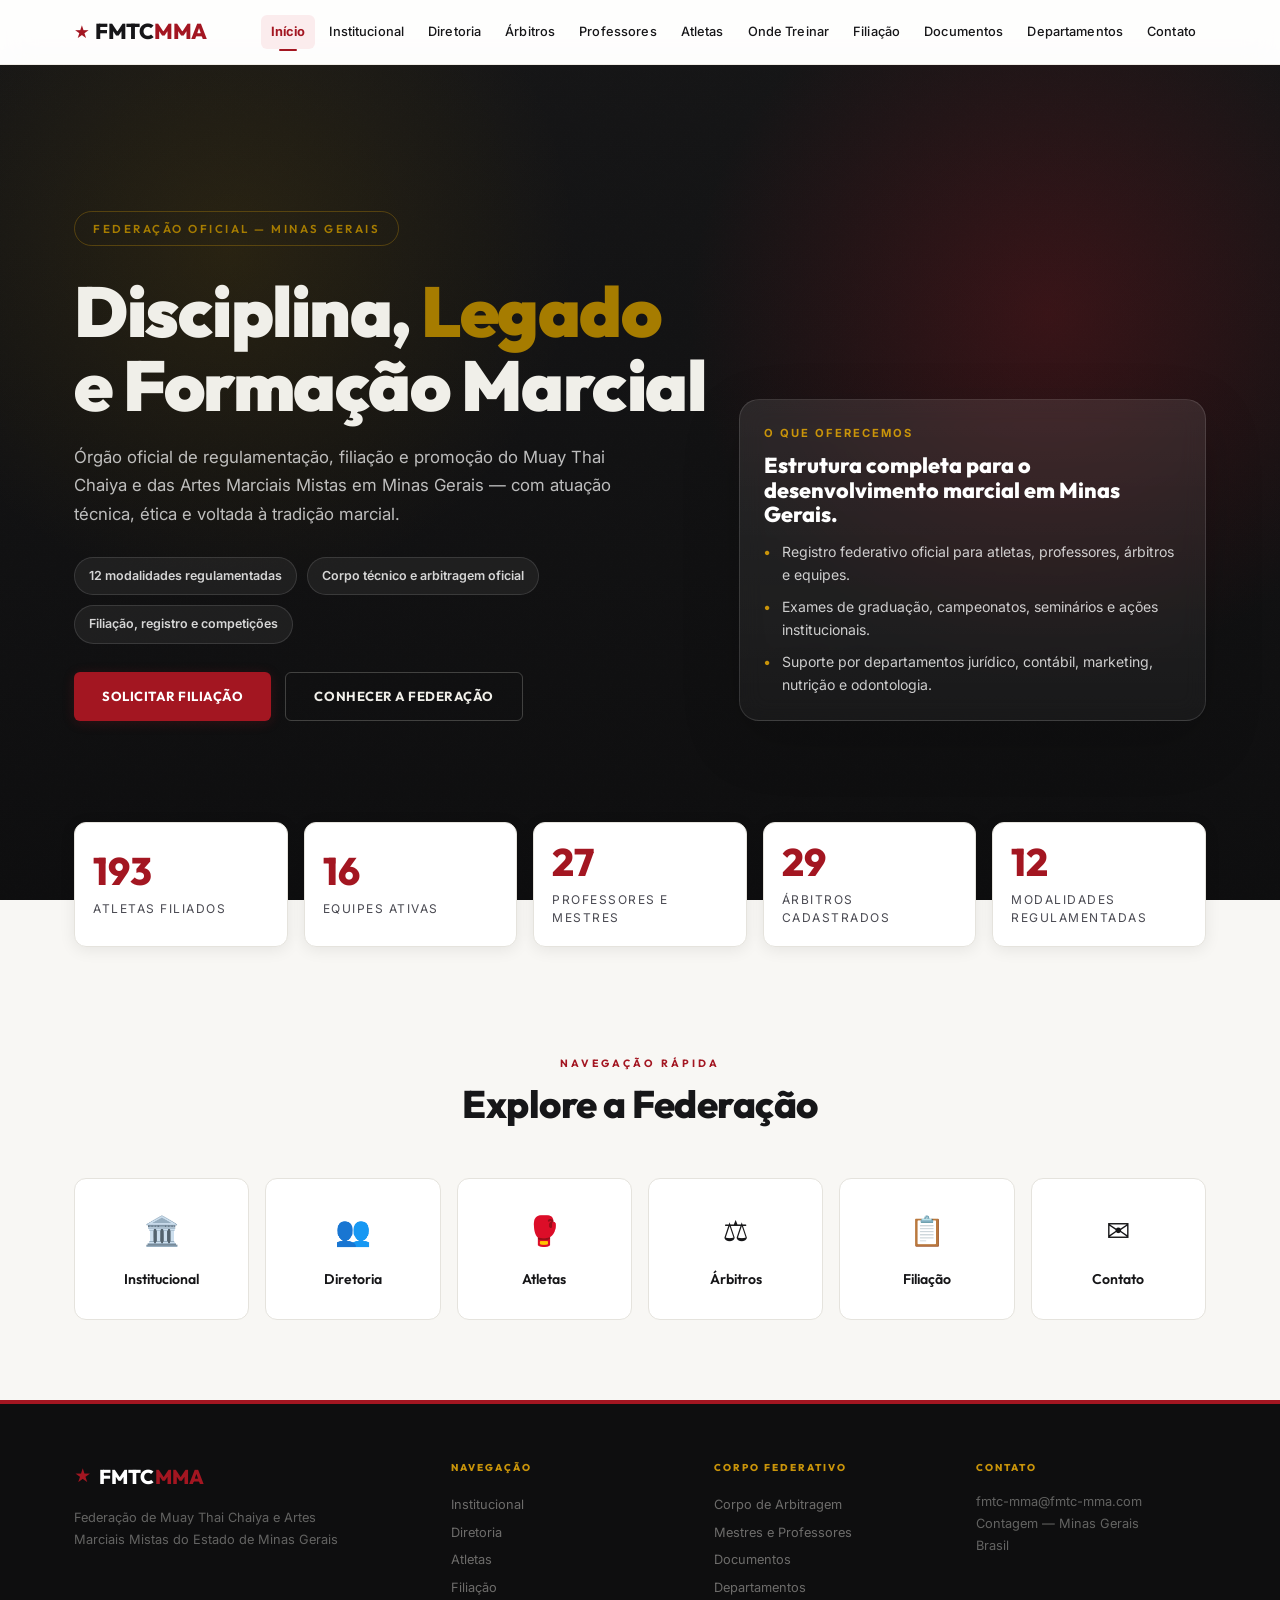
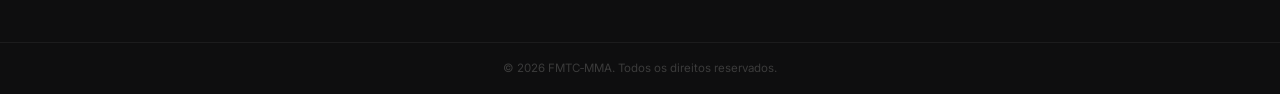
==== commit 48216d5a: "Refactor CSS styles for improved design consistency and responsiveness - Updated color variables for" ====
--- a/index.html
+++ b/index.html
@@ -4,13 +4,15 @@
   <meta charset="UTF-8">
   <meta name="viewport" content="width=device-width, initial-scale=1.0">
   <title>FMTC-MMA — Federação de Muay Thai Chaiya e MMA de Minas Gerais</title>
-  <meta name="description" content="Federação de Muay Thai Chaiya e Artes Marciais Mistas do Estado de Minas Gerais. Filiação, árbitros, atletas, professores e eventos.">
+  <meta name="description" content="Site oficial da FMTC-MMA — Federação de Muay Thai Chaiya e Artes Marciais Mistas de Minas Gerais. Filiação, arbitragem, corpo técnico, atletas e competições.">
   <link rel="preconnect" href="https://fonts.googleapis.com">
   <link rel="preconnect" href="https://fonts.gstatic.com" crossorigin>
   <link href="https://fonts.googleapis.com/css2?family=Inter:wght@400;500;600&family=Outfit:wght@500;600;700;800;900&display=swap" rel="stylesheet">
   <link rel="stylesheet" href="style.css">
 </head>
 <body>
+
+  <a class="skip-link" href="#main-content">Ir para o conteúdo</a>
 
   <!-- ══════ HEADER ══════ -->
   <header class="header" id="header">
@@ -32,11 +34,11 @@
         <a href="#/departamentos" class="nav-link" data-route="/departamentos">Departamentos</a>
         <a href="#/contato" class="nav-link" data-route="/contato">Contato</a>
       </nav>
-      <button class="mobile-toggle" id="mobileToggle" aria-label="Menu" aria-expanded="false">
+      <button class="mobile-toggle" id="mobileToggle" aria-label="Abrir menu de navegação" aria-expanded="false" aria-controls="navMobile">
         <span></span><span></span><span></span>
       </button>
     </div>
-    <nav class="nav-mobile" id="navMobile" aria-label="Navegação mobile">
+    <nav class="nav-mobile" id="navMobile" aria-label="Navegação mobile" aria-hidden="true">
       <a href="#/inicio" class="nav-link" data-route="/inicio">Início</a>
       <a href="#/institucional" class="nav-link" data-route="/institucional">Institucional</a>
       <a href="#/diretoria" class="nav-link" data-route="/diretoria">Diretoria</a>
@@ -52,7 +54,7 @@
   </header>
 
   <!-- ══════ SPA VIEW CONTAINER ══════ -->
-  <main id="app" class="app"></main>
+  <main id="main-content" class="app" aria-live="polite" aria-atomic="false"></main>
 
   <!-- ══════ FOOTER ══════ -->
   <footer class="footer">
@@ -69,9 +71,9 @@
         <a href="#/filiacao">Filiação</a>
       </div>
       <div class="footer__col">
-        <h4 class="footer__heading">Federação</h4>
-        <a href="#/arbitros">Quadro de Árbitros</a>
-        <a href="#/professores">Professores &amp; Mestres</a>
+        <h4 class="footer__heading">Corpo Federativo</h4>
+        <a href="#/arbitros">Corpo de Arbitragem</a>
+        <a href="#/professores">Mestres e Professores</a>
         <a href="#/documentos">Documentos</a>
         <a href="#/departamentos">Departamentos</a>
       </div>
@@ -83,7 +85,7 @@
       </div>
     </div>
     <div class="footer__bottom">
-      <div class="container"><p>&copy; 2024 FMTC-MMA. Todos os direitos reservados.</p></div>
+      <div class="container"><p>&copy; 2026 FMTC&#8209;MMA. Todos os direitos reservados.</p></div>
     </div>
   </footer>
 
--- a/style.css
+++ b/style.css
@@ -5,16 +5,34 @@
 
 /* ── TOKENS ────────────────────────────── */
 :root{
-  --bg:#fafaf8;--bg-hero:#111111;--surface:#ffffff;
-  --red:#a31621;--red-deep:#7a111a;--red-soft:#fbeced;
-  --gold:#b8860b;--gold-soft:#fdf6e3;
-  --text:#1a1a1a;--text-light:#555;--text-inv:#f5f5f5;
-  --border:#e4e2dc;--border-light:#f0eee9;
-  --container:1160px;--header-h:64px;
-  --radius:14px;--radius-sm:8px;
-  --shadow:0 2px 16px rgba(0,0,0,.06);
-  --shadow-lg:0 8px 32px rgba(0,0,0,.10);
-  --ease:cubic-bezier(.22,1,.36,1);
+  /* Brand */
+  --red:#a31621;--red-deep:#7a111a;--red-soft:#fbeced;--red-mid:rgba(163,22,33,.1);
+  --gold:#a67c00;--gold-bright:#c9940a;--gold-soft:#fdf7e3;
+  --black:#0e0e0f;
+  /* Surface / text */
+  --bg:#ffffff;--bg-page:#f8f7f4;--bg-hero:#0e0e0f;--surface:#ffffff;
+  --text:#161618;--text-2:#4a4a52;--text-3:#7c7c8a;
+  --text-light:#4a4a52;--text-inv:#f0efe9;
+  --border:#e5e3dd;--border-light:#f0ede7;
+  /* Spacing scale (4px base) */
+  --sp-1:4px;--sp-2:8px;--sp-3:12px;--sp-4:16px;--sp-5:20px;
+  --sp-6:24px;--sp-8:32px;--sp-10:40px;--sp-12:48px;
+  --sp-16:64px;--sp-20:80px;--sp-24:96px;
+  /* Type scale */
+  --text-xs:.7rem;--text-sm:.8rem;--text-base:.9rem;--text-md:1rem;
+  --text-lg:1.15rem;--text-xl:1.35rem;
+  --text-3xl:clamp(1.7rem,3.5vw,2.4rem);
+  --text-hero:clamp(2.6rem,6vw,4.6rem);
+  /* Layout */
+  --container:1180px;--container-text:720px;--header-h:64px;
+  /* Shape */
+  --radius:12px;--radius-sm:6px;--radius-lg:20px;--radius-pill:999px;
+  /* Shadow */
+  --shadow:0 3px 16px rgba(0,0,0,.08);
+  --shadow-lg:0 8px 40px rgba(0,0,0,.12);
+  --shadow-xl:0 20px 60px rgba(0,0,0,.16);
+  /* Motion */
+  --ease:cubic-bezier(.22,1,.36,1);--dur-fast:.18s;--dur:.3s;
   --font-body:'Inter',system-ui,sans-serif;
   --font-display:'Outfit',system-ui,sans-serif;
 }
@@ -22,14 +40,34 @@
 /* ── RESET ─────────────────────────────── */
 *,*::before,*::after{box-sizing:border-box;margin:0;padding:0}
 html{scroll-behavior:smooth;-webkit-text-size-adjust:100%}
-body{font-family:var(--font-body);color:var(--text);background:var(--bg);
+body{font-family:var(--font-body);color:var(--text);background:var(--bg-page);
   line-height:1.65;font-size:15px;overflow-x:hidden;
   -webkit-font-smoothing:antialiased}
+body.menu-open{overflow:hidden}
+h1,h2,h3,h4,h5,h6{font-family:var(--font-display)}
 img{max-width:100%;display:block}
 a{color:inherit;text-decoration:none}
 button{font:inherit;cursor:pointer;border:none;background:none}
 ul,ol{list-style:none}
 input,textarea,select{font:inherit}
+
+/* Skip link */
+.skip-link{
+  position:absolute;top:-100%;left:var(--sp-4);z-index:9999;
+  background:var(--red);color:#fff;
+  padding:var(--sp-2) var(--sp-5);
+  border-radius:var(--radius-sm);
+  font-size:.82rem;font-weight:700;
+  transition:top var(--dur-fast);
+}
+.skip-link:focus{top:var(--sp-4);outline:3px solid var(--gold-bright)}
+
+/* Global focus */
+:focus-visible{
+  outline:3px solid var(--gold-bright);
+  outline-offset:3px;
+  border-radius:var(--radius-sm);
+}
 
 .container{max-width:var(--container);margin:0 auto;padding:0 24px}
 
@@ -54,6 +92,10 @@
 .nav-link{font-size:.8rem;font-weight:500;padding:6px 10px;border-radius:6px;
   transition:background .2s,color .2s;white-space:nowrap;letter-spacing:.01em}
 .nav-link:hover,.nav-link.active{background:var(--red-soft);color:var(--red)}
+.nav-link.active{font-weight:700;position:relative}
+.nav-link.active::after{content:'';position:absolute;bottom:-2px;left:50%;
+  transform:translateX(-50%);width:18px;height:2px;
+  background:var(--red);border-radius:2px}
 
 /* Mobile Toggle */
 .mobile-toggle{display:none;flex-direction:column;gap:5px;padding:8px;z-index:910}
@@ -65,11 +107,16 @@
 
 /* Nav Mobile */
 .nav-mobile{display:none;flex-direction:column;
-  background:rgba(255,255,255,.97);backdrop-filter:blur(16px);
-  -webkit-backdrop-filter:blur(16px);
-  padding:16px 24px 24px;border-bottom:1px solid var(--border-light)}
+  background:rgba(255,255,255,.98);backdrop-filter:blur(20px);
+  -webkit-backdrop-filter:blur(20px);
+  padding:8px 24px 28px;border-bottom:1px solid var(--border-light);
+  box-shadow:0 12px 32px rgba(0,0,0,.07);
+  max-height:calc(100dvh - var(--header-h));overflow-y:auto}
 .nav-mobile.open{display:flex}
-.nav-mobile .nav-link{padding:12px 0;font-size:.95rem;border-bottom:1px solid var(--border-light)}
+.nav-mobile .nav-link{padding:13px 4px;font-size:.95rem;font-weight:500;
+  border-bottom:1px solid var(--border-light);border-radius:0;color:var(--text)}
+.nav-mobile .nav-link:last-child{border-bottom:none}
+.nav-mobile .nav-link.active{color:var(--red);font-weight:700;background:transparent}
 
 @media(max-width:1040px){
   .nav-desktop{display:none}
@@ -77,16 +124,20 @@
 }
 
 /* ── HERO (Home) ──────────────────────── */
-.hero{position:relative;min-height:92vh;display:flex;align-items:center;
-  justify-content:center;background:var(--bg-hero);color:var(--text-inv);
-  overflow:hidden;text-align:center}
+.hero{position:relative;min-height:calc(100vh - var(--header-h));display:flex;align-items:center;
+  background:var(--bg-hero);color:var(--text-inv);overflow:hidden;
+  padding:calc(var(--header-h) + 40px) 0 136px}
 .hero::before{content:'';position:absolute;inset:0;
   background:url("data:image/svg+xml,%3Csvg width='60' height='60' xmlns='http://www.w3.org/2000/svg'%3E%3Cfilter id='n'%3E%3CfeTurbulence baseFrequency='.65' stitchTiles='stitch'/%3E%3C/filter%3E%3Crect width='100%25' height='100%25' filter='url(%23n)' opacity='.04'/%3E%3C/svg%3E");
   opacity:.5;pointer-events:none}
 .hero::after{content:'';position:absolute;inset:0;
-  background:radial-gradient(ellipse 60% 50% at 50% 40%,rgba(163,22,33,.18),transparent 70%);
+  background:
+    radial-gradient(circle at 18% 22%,rgba(166,124,0,.14),transparent 28%),
+    radial-gradient(circle at 82% 30%,rgba(163,22,33,.26),transparent 30%),
+    linear-gradient(180deg,rgba(255,255,255,.03) 0%,rgba(14,14,15,.24) 100%);
   pointer-events:none}
-.hero__content{position:relative;z-index:2;max-width:800px;padding:0 24px}
+.hero__shell{position:relative;z-index:2;display:grid;grid-template-columns:minmax(0,1.15fr) minmax(300px,.85fr);gap:32px;align-items:end}
+.hero__content{max-width:720px}
 .hero__badge{display:inline-block;font-family:var(--font-display);font-weight:600;
   font-size:.72rem;letter-spacing:2.5px;text-transform:uppercase;
   color:var(--gold);border:1px solid rgba(184,134,11,.35);
@@ -95,50 +146,82 @@
   font-size:clamp(2.4rem,6vw,4.4rem);line-height:1.06;letter-spacing:-1.5px;
   margin-bottom:20px}
 .hero__title em{font-style:normal;color:var(--gold)}
-.hero__sub{font-size:1.05rem;line-height:1.7;color:rgba(255,255,255,.65);
-  max-width:580px;margin:0 auto 36px}
-.hero__actions{display:flex;gap:14px;justify-content:center;flex-wrap:wrap}
+.hero__sub{font-size:1.05rem;line-height:1.7;color:rgba(255,255,255,.72);
+  max-width:580px;margin:0 0 28px}
+.hero__meta{display:flex;flex-wrap:wrap;gap:10px;margin-bottom:28px}
+.hero__meta-item{display:inline-flex;align-items:center;min-height:38px;
+  padding:8px 14px;border-radius:var(--radius-pill);
+  border:1px solid rgba(255,255,255,.12);background:rgba(255,255,255,.06);
+  font-size:.78rem;font-weight:600;color:rgba(255,255,255,.82)}
+.hero__actions{display:flex;gap:14px;justify-content:flex-start;flex-wrap:wrap}
+.hero__panel{padding:24px;border-radius:var(--radius-lg);
+  border:1px solid rgba(255,255,255,.12);background:linear-gradient(180deg,rgba(255,255,255,.09),rgba(255,255,255,.04));
+  box-shadow:var(--shadow-xl);backdrop-filter:blur(12px);-webkit-backdrop-filter:blur(12px)}
+.hero__panel-eyebrow{display:block;margin-bottom:10px;font-size:.7rem;font-weight:700;
+  letter-spacing:2px;text-transform:uppercase;color:var(--gold-bright)}
+.hero__panel-title{font-family:var(--font-display);font-size:1.35rem;font-weight:800;
+  line-height:1.15;color:#fff;margin-bottom:14px}
+.hero__panel-list{display:grid;gap:10px}
+.hero__panel-list li{position:relative;padding-left:18px;font-size:.88rem;
+  line-height:1.6;color:rgba(255,255,255,.78)}
+.hero__panel-list li::before{content:'•';position:absolute;left:0;top:0;color:var(--gold-bright);font-weight:800}
 
 /* Stats Bar */
-.stats-bar{display:flex;justify-content:center;gap:48px;
-  padding:40px 0;background:rgba(255,255,255,.04);
-  border-top:1px solid rgba(255,255,255,.06);margin-top:auto}
-.stat{text-align:center}
+.stats-bar{position:relative;z-index:3;margin-top:-78px;padding:0 0 28px;background:transparent}
+.stats-bar__inner{display:grid;grid-template-columns:repeat(5,minmax(0,1fr));gap:16px;align-items:stretch}
+.stat{display:flex;flex-direction:column;justify-content:center;align-items:flex-start;
+  min-height:124px;padding:20px 18px;background:var(--surface);border:1px solid var(--border);
+  border-radius:var(--radius);box-shadow:var(--shadow);text-align:left}
 .stat__number{font-family:var(--font-display);font-weight:800;
-  font-size:2.2rem;color:var(--gold);display:block}
+  font-size:clamp(2rem,3vw,2.5rem);line-height:1;color:var(--red);display:block}
 .stat__label{font-size:.75rem;text-transform:uppercase;letter-spacing:1.5px;
-  color:rgba(255,255,255,.45);margin-top:4px}
+  color:var(--text-2);margin-top:10px;line-height:1.45}
 
 /* ── BUTTONS ──────────────────────────── */
-.btn{display:inline-flex;align-items:center;gap:8px;
-  font-family:var(--font-display);font-weight:600;font-size:.88rem;
-  padding:13px 28px;border-radius:8px;transition:all .3s var(--ease);
-  letter-spacing:.02em}
-.btn--primary{background:var(--red);color:#fff}
-.btn--primary:hover{background:var(--red-deep);transform:translateY(-1px)}
-.btn--outline{border:1.5px solid rgba(255,255,255,.25);color:#fff}
-.btn--outline:hover{border-color:var(--gold);color:var(--gold)}
-.btn--gold{background:var(--gold);color:#fff}
-.btn--gold:hover{background:#9a7209;transform:translateY(-1px)}
-.btn--sm{padding:9px 18px;font-size:.8rem}
+.btn{display:inline-flex;align-items:center;justify-content:center;gap:8px;
+  font-family:var(--font-display);font-weight:700;font-size:.82rem;
+  padding:13px 28px;border-radius:var(--radius-sm);transition:all var(--dur) var(--ease);
+  letter-spacing:.04em;text-transform:uppercase;
+  min-height:48px;cursor:pointer;white-space:nowrap}
+.btn--primary{background:var(--red);color:#fff;
+  box-shadow:0 2px 12px rgba(163,22,33,.22)}
+.btn--primary:hover{background:var(--red-deep);
+  box-shadow:0 4px 20px rgba(163,22,33,.32);transform:translateY(-2px)}
+.btn--outline{border:1.5px solid rgba(240,239,233,.22);color:var(--text-inv)}
+.btn--outline:hover{border-color:var(--gold-bright);color:var(--gold-bright);
+  background:rgba(201,148,10,.08)}
+.btn--gold{background:var(--gold);color:#fff;
+  box-shadow:0 2px 12px rgba(166,124,0,.18)}
+.btn--gold:hover{background:var(--gold-bright);
+  box-shadow:0 4px 20px rgba(166,124,0,.28);transform:translateY(-2px)}
+.btn--ghost{border:1.5px solid var(--border);color:var(--text-2);background:var(--surface)}
+.btn--ghost:hover{border-color:var(--red);color:var(--red)}
+.btn--sm{padding:9px 18px;font-size:.75rem;min-height:38px}
+.btn--lg{padding:16px 36px;font-size:.88rem}
 
 /* ── SECTION COMMON ──────────────────── */
-.section{padding:80px 0}
-.section--gray{background:#f4f3f0}
+.section{padding:80px 0;background:var(--bg-page)}
+.section--white{background:var(--bg)}
+.section--gray{background:#f0ede8}
 .section--dark{background:var(--bg-hero);color:var(--text-inv)}
-.section__eyebrow{font-family:var(--font-display);font-weight:600;
-  font-size:.72rem;letter-spacing:2.5px;text-transform:uppercase;
-  color:var(--red);margin-bottom:10px}
+.section__eyebrow{font-family:var(--font-display);font-weight:700;
+  font-size:.66rem;letter-spacing:3px;text-transform:uppercase;
+  color:var(--red);margin-bottom:10px;display:block}
 .section__title{font-family:var(--font-display);font-weight:800;
-  font-size:clamp(1.6rem,3.5vw,2.4rem);line-height:1.15;
-  letter-spacing:-.5px;margin-bottom:12px}
-.section__desc{color:var(--text-light);max-width:620px;font-size:.95rem;
-  line-height:1.7;margin-bottom:40px}
-.section--dark .section__eyebrow{color:var(--gold)}
-.section--dark .section__desc{color:rgba(255,255,255,.55)}
-.section__header{margin-bottom:48px}
+  font-size:clamp(1.7rem,3.5vw,2.4rem);line-height:1.13;
+  letter-spacing:-.5px;margin-bottom:12px;color:var(--text)}
+.section__desc{color:var(--text-2);max-width:640px;font-size:.9rem;
+  line-height:1.78;margin-bottom:40px}
+.section--dark .section__eyebrow{color:var(--gold-bright)}
+.section--dark .section__title{color:var(--text-inv)}
+.section--dark .section__desc{color:rgba(240,239,233,.48)}
+.section__header{margin-bottom:52px}
 .section__header--center{text-align:center}
 .section__header--center .section__desc{margin-left:auto;margin-right:auto}
+.section__title--light{color:var(--text-inv)}
+.section__desc--light{color:rgba(255,255,255,.68)!important;margin:0 auto 28px;text-align:center;max-width:760px}
+/* Subtle separator between light sections */
+.section+.section:not(.section--dark):not(.cta-band){border-top:1px solid #eceae5}
 
 /* ── QUICK LINKS GRID ────────────────── */
 .quicklinks{display:grid;grid-template-columns:repeat(auto-fit,minmax(165px,1fr));gap:16px}
@@ -174,6 +257,7 @@
   margin-bottom:8px}
 .leader-card__bio{font-size:.82rem;color:var(--text-light);line-height:1.6}
 .leader-card__contact{font-size:.8rem;color:var(--gold);margin-top:12px;display:block}
+.leader-card__reg{display:block;margin-top:4px;color:var(--text-3);font-size:.75rem}
 
 /* ── DATA TABLES ─────────────────────── */
 .data-table-wrap{overflow-x:auto;border-radius:var(--radius);border:1px solid var(--border);
@@ -210,9 +294,15 @@
   margin-bottom:6px}
 .prof-card__meta{font-size:.82rem;color:var(--text-light);line-height:1.55}
 .prof-card__meta span{display:block;margin-bottom:3px}
+.prof-card__reg{color:var(--gold);font-size:.75rem}
 
 /* ── ATHLETE DIRECTORY ───────────────── */
-.directory__controls{display:flex;gap:12px;flex-wrap:wrap;margin-bottom:28px}
+.directory__controls{display:flex;gap:12px;flex-wrap:wrap;margin-bottom:20px}
+.directory__controls--grid{display:grid;grid-template-columns:repeat(12,minmax(0,1fr));gap:12px}
+.directory__field{display:flex;flex-direction:column;gap:6px;grid-column:span 3}
+.directory__field--search{grid-column:span 12}
+.directory__label{font-size:.76rem;font-weight:600;color:var(--text-light);letter-spacing:.6px;text-transform:uppercase}
+.directory__search-row{display:flex;gap:8px}
 .directory__search{flex:1;min-width:240px;padding:12px 16px;
   border:1.5px solid var(--border);border-radius:var(--radius-sm);
   font-size:.9rem;background:var(--surface);transition:border-color .2s}
@@ -220,7 +310,21 @@
 .directory__filter{padding:10px 16px;border:1.5px solid var(--border);
   border-radius:var(--radius-sm);background:var(--surface);font-size:.85rem;
   color:var(--text);cursor:pointer}
+.directory__clear{padding:0 14px;border:1.5px solid var(--border);border-radius:var(--radius-sm);
+  background:var(--surface);font-size:.82rem;font-weight:600;color:var(--text-light);
+  min-height:44px;transition:all .2s}
+.directory__clear:hover{border-color:var(--red);color:var(--red)}
+.directory__clear:focus-visible,.directory__filter:focus-visible,.directory__search:focus-visible{outline:3px solid rgba(184,134,11,.35);outline-offset:1px}
 .directory__count{font-size:.82rem;color:var(--text-light);margin-bottom:16px}
+.directory__empty{display:none;padding:16px;border:1px dashed var(--border);border-radius:var(--radius-sm);background:#fff;font-size:.86rem;color:var(--text-light)}
+.directory__empty.show{display:block}
+
+.directory-grid{display:grid;grid-template-columns:repeat(auto-fill,minmax(260px,1fr));gap:14px}
+.directory-card{display:block;background:var(--surface);border:1px solid var(--border);border-radius:var(--radius);
+  padding:18px;transition:all .25s var(--ease)}
+.directory-card:hover{box-shadow:var(--shadow);border-color:var(--red);transform:translateY(-2px)}
+.directory-card__title{font-family:var(--font-display);font-weight:700;font-size:1rem;margin-bottom:8px}
+.directory-card__meta{font-size:.8rem;color:var(--text-light);line-height:1.55}
 
 .athlete-grid{display:grid;grid-template-columns:repeat(auto-fill,minmax(290px,1fr));gap:14px}
 .athlete-card{display:flex;align-items:center;gap:14px;
@@ -258,10 +362,15 @@
   margin-bottom:6px}
 .gym-card__location{font-size:.82rem;color:var(--text-light);margin-bottom:10px}
 .gym-card__stat{font-size:.78rem;color:var(--gold);font-weight:600}
+.gym-card__links{display:flex;flex-wrap:wrap;gap:6px;margin-top:10px}
 
 /* ── CTA BAND (Filiação) ────────────── */
 .cta-band{padding:72px 0;text-align:center}
 .cta-band .section__title{color:var(--text-inv)}
+.cta-band__subheading{color:var(--gold);font-family:var(--font-display);font-weight:700;text-align:center}
+.cta-band__subheading--sm{font-size:.95rem;margin:28px 0 10px}
+.cta-band__subheading--md{font-size:1rem;margin-bottom:12px}
+.cta-band__actions{margin-top:32px;display:flex;justify-content:center}
 .cta-steps{display:flex;gap:24px;justify-content:center;flex-wrap:wrap;margin:36px 0}
 .cta-step{background:rgba(255,255,255,.06);border:1px solid rgba(255,255,255,.08);
   border-radius:var(--radius);padding:24px 20px;max-width:200px;flex:1;min-width:160px}
@@ -272,6 +381,14 @@
 .cta-benefits li{padding:8px 0;font-size:.88rem;color:rgba(255,255,255,.7);
   border-bottom:1px solid rgba(255,255,255,.06)}
 .cta-benefits li::before{content:'✓ ';color:var(--gold);font-weight:700}
+
+.inst-grid{display:grid;grid-template-columns:1fr 1fr;gap:16px;margin:28px 0}
+.inst-card{background:rgba(255,255,255,.06);border:1px solid rgba(255,255,255,.12);border-radius:var(--radius);padding:20px;text-align:left}
+.inst-card__title{font-family:var(--font-display);font-weight:700;font-size:1rem;color:var(--gold);margin-bottom:8px}
+.inst-card__desc{font-size:.84rem;color:rgba(255,255,255,.7);margin-bottom:10px;line-height:1.5}
+.inst-list{list-style:disc;padding-left:18px;display:grid;gap:6px}
+.inst-list li{font-size:.82rem;color:rgba(255,255,255,.72);line-height:1.45}
+.inst-declaration{margin:24px auto 0;max-width:860px;padding:16px 18px;background:rgba(255,255,255,.08);border-left:4px solid var(--gold);border-radius:8px;font-size:.85rem;line-height:1.6;color:rgba(255,255,255,.78)}
 
 /* ── DOWNLOADS ───────────────────────── */
 .dl-grid{display:grid;grid-template-columns:repeat(auto-fill,minmax(280px,1fr));gap:16px}
@@ -291,6 +408,15 @@
 .dl-card__meta{font-size:.75rem;color:var(--text-light)}
 .dl-card__link{font-size:.78rem;font-weight:600;color:var(--red);white-space:nowrap}
 
+.doc-categories{display:grid;gap:22px}
+.doc-category__title{font-family:var(--font-display);font-weight:800;font-size:.82rem;
+  text-transform:uppercase;letter-spacing:1.5px;margin-bottom:16px;
+  color:var(--text);padding-bottom:10px;border-bottom:2px solid var(--border)}
+.doc-status{font-size:.72rem;font-weight:700;padding:4px 10px;border-radius:999px;white-space:nowrap;align-self:flex-start}
+.doc-status--ok{background:#e8f5e9;color:#2e7d32}
+.doc-status--update{background:#fff8e1;color:#8a6d00}
+.dl-card--disabled{opacity:.82;cursor:default;pointer-events:none}
+
 /* ── DEPARTMENT CARDS ────────────────── */
 .dept-grid{display:grid;grid-template-columns:repeat(auto-fill,minmax(300px,1fr));gap:20px}
 .dept-card{background:var(--surface);border:1px solid var(--border);
@@ -303,28 +429,36 @@
 .dept-card__name{font-family:var(--font-display);font-weight:700;font-size:.92rem;
   margin-bottom:4px}
 .dept-card__role{font-size:.78rem;color:var(--red);font-weight:600;margin-bottom:8px}
-.dept-card__bio{font-size:.82rem;color:var(--text-light);line-height:1.6;margin-bottom:10px}
-.dept-card__contact{font-size:.8rem;color:var(--gold);font-weight:500}
+.dept-card__bio{font-size:.82rem;color:var(--text-2);line-height:1.65;margin-bottom:10px}
+.dept-card__contact{font-size:.78rem;color:var(--gold);font-weight:700}
+.dept-card__contact--muted{color:var(--text-3)}
 
 /* ── CONTACT FORM ────────────────────── */
-.contact-grid{display:grid;grid-template-columns:1fr 1fr;gap:48px;align-items:start}
-.contact-info__item{margin-bottom:24px}
-.contact-info__label{font-family:var(--font-display);font-weight:700;font-size:.88rem;
-  margin-bottom:4px}
-.contact-info__value{font-size:.88rem;color:var(--text-light)}
+.contact-grid{display:grid;grid-template-columns:1fr 1.3fr;gap:48px;align-items:start}
+.contact-info__item{margin-bottom:20px;padding-bottom:16px;
+  border-bottom:1px solid var(--border-light)}
+.contact-info__item:last-child{border-bottom:none}
+.contact-info__label{font-family:var(--font-display);font-weight:700;font-size:.72rem;
+  text-transform:uppercase;letter-spacing:1px;color:var(--red);
+  margin-bottom:6px;display:block}
+.contact-info__value{font-size:.88rem;color:var(--text-2);line-height:1.6}
 .form{display:grid;gap:16px}
 .form__group{display:flex;flex-direction:column;gap:5px}
-.form__label{font-size:.78rem;font-weight:600;color:var(--text-light);
-  text-transform:uppercase;letter-spacing:.8px}
+.form__label{font-size:.72rem;font-weight:700;color:var(--text-2);
+  text-transform:uppercase;letter-spacing:.8px;display:block;margin-bottom:4px}
 .form__input,.form__textarea{padding:12px 16px;border:1.5px solid var(--border);
   border-radius:var(--radius-sm);background:var(--surface);
   font-size:.9rem;transition:border-color .2s}
-.form__input:focus,.form__textarea:focus{outline:none;border-color:var(--red)}
+.form__input:focus,.form__textarea:focus{
+  outline:none;border-color:var(--red);
+  box-shadow:0 0 0 3px var(--red-mid)}
+.form__input,.form__textarea{min-height:48px}
 .form__textarea{min-height:120px;resize:vertical}
 .form__row{display:grid;grid-template-columns:1fr 1fr;gap:16px}
 .form__success{background:#e8f5e9;border:1px solid #a5d6a7;border-radius:var(--radius-sm);
   padding:16px;color:#2e7d32;font-size:.88rem;display:none}
 .form__success.show{display:block}
+.form__actions{display:flex;justify-content:flex-start}
 
 @media(max-width:768px){
   .contact-grid{grid-template-columns:1fr;gap:32px}
@@ -332,19 +466,7 @@
 }
 
 /* ── ACCORDION ───────────────────────── */
-.accordion{border:1px solid var(--border);border-radius:var(--radius);overflow:hidden}
-.accordion__item{border-bottom:1px solid var(--border)}
-.accordion__item:last-child{border-bottom:none}
-.accordion__trigger{width:100%;display:flex;justify-content:space-between;align-items:center;
-  padding:18px 24px;background:var(--surface);font-family:var(--font-display);
-  font-weight:600;font-size:.92rem;text-align:left;cursor:pointer;
-  transition:background .2s}
-.accordion__trigger:hover{background:var(--red-soft)}
-.accordion__trigger::after{content:'+';font-size:1.2rem;transition:transform .3s}
-.accordion__trigger.open::after{transform:rotate(45deg)}
-.accordion__body{max-height:0;overflow:hidden;transition:max-height .4s var(--ease)}
-.accordion__body.open{max-height:2000px}
-.accordion__content{padding:0 24px 20px;font-size:.88rem;color:var(--text-light);line-height:1.7}
+/* Accordion styles defined in the art-routes block below */
 
 /* ── VIEW TRANSITIONS ────────────────── */
 .view-enter{animation:viewIn .45s var(--ease) both}
@@ -356,48 +478,71 @@
 /* ── SCROLL ANIMATIONS ───────────────── */
 .anim-up{opacity:0;transform:translateY(28px);transition:opacity .6s var(--ease),transform .6s var(--ease)}
 .anim-up.visible{opacity:1;transform:translateY(0)}
-
+/* ── EMPTY STATES & STATUS ────────── */
+.empty-state{text-align:center;padding:64px 24px;color:var(--text-3)}
+.empty-state__icon{font-size:2.5rem;margin-bottom:16px;opacity:.5;display:block}
+.empty-state__title{font-family:var(--font-display);font-weight:700;
+  font-size:1.15rem;color:var(--text-2);margin-bottom:8px}
+.empty-state__desc{font-size:.85rem;line-height:1.6}
 /* ── RESPONSIVE ──────────────────────── */
 .app{margin-top:var(--header-h)}
 
 @media(max-width:900px){
-  .section{padding:56px 0}
+  .section{padding:60px 0}
+  .hero{padding:calc(var(--header-h) + 32px) 0 116px}
+  .hero__shell{grid-template-columns:1fr}
+  .hero__content{max-width:none}
   .quicklinks{grid-template-columns:repeat(auto-fit,minmax(140px,1fr))}
   .leader-grid,.prof-grid{grid-template-columns:repeat(auto-fill,minmax(240px,1fr))}
+  .stats-bar__inner{grid-template-columns:repeat(3,minmax(0,1fr));gap:14px}
 }
 @media(max-width:640px){
-  .hero{min-height:85vh}
-  .hero__title{font-size:clamp(2rem,7vw,2.8rem)}
-  .stats-bar{flex-wrap:wrap;gap:24px;padding:28px 16px}
-  .stat__number{font-size:1.7rem}
+  .hero{min-height:auto;padding:calc(var(--header-h) + 28px) 0 108px}
+  .hero__title{font-size:clamp(2.1rem,7vw,2.8rem)}
+  .hero__content,.hero__panel{text-align:center}
+  .hero__sub{margin-left:auto;margin-right:auto}
+  .hero__meta{justify-content:center}
+  .hero__actions{justify-content:center}
+  .stats-bar{margin-top:-64px}
+  .stats-bar__inner{grid-template-columns:repeat(2,minmax(0,1fr));gap:12px}
+  .stat__number{font-size:1.9rem}
   .quicklinks{grid-template-columns:repeat(2,1fr)}
   .athlete-grid{grid-template-columns:1fr}
   .dl-grid{grid-template-columns:1fr}
   .cta-steps{flex-direction:column;align-items:center}
+  .directory__field{grid-column:span 12}
+  .inst-grid{grid-template-columns:1fr}
 }
 @media(max-width:480px){
   .container{padding:0 16px}
   .section{padding:40px 0}
   .hero__actions{flex-direction:column;align-items:center}
+  .hero__meta-item{width:100%;justify-content:center}
+  .stats-bar{margin-top:-56px}
+  .stats-bar__inner{grid-template-columns:1fr}
+  .stat{min-height:108px;align-items:center;text-align:center}
   .directory__controls{flex-direction:column}
+  .directory__search-row{flex-direction:column}
+  .directory__search{min-width:0}
 }
 
 /* ── FOOTER ──────────────────────────── */
-.footer{background:var(--bg-hero);color:var(--text-inv);padding:56px 0 0}
+.footer{background:var(--bg-hero);color:var(--text-inv);padding:56px 0 0;
+  border-top:4px solid var(--red)}
 .footer__grid{display:grid;grid-template-columns:1.5fr 1fr 1fr 1fr;gap:32px}
-.footer__brand{display:flex;align-items:center;gap:8px;margin-bottom:12px}
-.footer__brand .logo__text{font-family:var(--font-display);font-weight:800;font-size:1.3rem;color:#fff}
+.footer__brand{display:flex;align-items:center;gap:8px;margin-bottom:14px}
+.footer__brand .logo__text{font-family:var(--font-display);font-weight:800;font-size:1.25rem;color:#fff}
 .footer__brand .logo__accent{color:var(--red)}
-.footer__brand .logo__icon{color:var(--red);font-size:1.1rem}
-.footer__tagline{font-size:.82rem;color:rgba(255,255,255,.45);line-height:1.6}
-.footer__heading{font-family:var(--font-display);font-weight:700;font-size:.82rem;
-  letter-spacing:1.5px;text-transform:uppercase;color:var(--gold);margin-bottom:14px}
-.footer__col a{display:block;font-size:.85rem;color:rgba(255,255,255,.55);
-  padding:4px 0;transition:color .2s}
+.footer__brand .logo__icon{color:var(--red);font-size:1.05rem}
+.footer__tagline{font-size:.78rem;color:rgba(240,239,233,.35);line-height:1.7;max-width:280px}
+.footer__heading{font-family:var(--font-display);font-weight:800;font-size:.62rem;
+  letter-spacing:2px;text-transform:uppercase;color:var(--gold-bright);margin-bottom:14px;display:block}
+.footer__col a{display:block;font-size:.8rem;color:rgba(240,239,233,.42);
+  padding:5px 0;transition:color var(--dur-fast);line-height:1.4}
 .footer__col a:hover{color:#fff}
-.footer__col p{font-size:.85rem;color:rgba(255,255,255,.45);line-height:1.6}
-.footer__bottom{margin-top:40px;padding:18px 0;border-top:1px solid rgba(255,255,255,.08)}
-.footer__bottom p{font-size:.78rem;color:rgba(255,255,255,.3);text-align:center}
+.footer__col p{font-size:.8rem;color:rgba(240,239,233,.38);line-height:1.72}
+.footer__bottom{margin-top:40px;padding:16px 0;border-top:1px solid rgba(255,255,255,.06)}
+.footer__bottom p{font-size:.72rem;color:rgba(240,239,233,.2);text-align:center}
 
 @media(max-width:768px){
   .footer__grid{grid-template-columns:1fr 1fr;gap:24px}
@@ -419,12 +564,35 @@
 .art-notice span{font-size:1.5rem;flex-shrink:0}
 
 .art-content{display:flex;flex-direction:column;gap:0}
-.art-section{margin-bottom:1.8rem}
-.art-section h2{font-family:var(--font-display);font-size:1.25rem;font-weight:700;color:var(--red);margin-bottom:.5rem;letter-spacing:-.01em}
-.art-section p{line-height:1.75;color:#444}
-
-.art-source{font-size:.78rem;color:#999;margin-top:1.5rem;word-break:break-all}
+.art-section{margin-bottom:2rem}
+.art-section h2{font-family:var(--font-display);font-size:1.2rem;font-weight:700;color:var(--red);margin-bottom:10px;letter-spacing:-.01em}
+.art-section p{line-height:1.78;color:var(--text-2)}
+.art-section--hero{padding:1.2rem;border:1px solid var(--border);border-radius:var(--radius);background:#fff}
+.art-section--two{display:grid;grid-template-columns:1fr 1fr;gap:1rem}
+.art-section--two > div{border:1px solid var(--border);border-radius:var(--radius);padding:1rem;background:#fff;min-width:0}
+.art-subtitle{font-family:var(--font-display);font-size:.95rem;margin:1rem 0 .5rem;color:var(--text)}
+
+.art-bullets{list-style:disc;padding-left:1.1rem;display:grid;gap:.35rem}
+.art-bullets li{line-height:1.55;color:var(--text-2);word-break:break-word}
+.art-bullets--compact{gap:.25rem}
+
+.art-update{padding:10px 14px;background:var(--gold-soft);border:1px dashed rgba(166,124,0,.4);border-radius:var(--radius-sm);color:#5f4a10;font-size:.86rem}
+
+.art-cta-band{display:flex;gap:.8rem;flex-wrap:wrap;padding:1.1rem 0 0}
+.art-cta-band .btn{min-height:48px}
+
+.art-source{font-size:.75rem;color:var(--text-3);margin-top:1.5rem;word-break:break-all}
 .art-source a{color:var(--red);text-decoration:underline}
+
+/* Perfil diretório */
+.profile-detail{max-width:1040px}
+.profile-grid{display:grid;grid-template-columns:1fr 1fr;gap:14px;margin-bottom:14px}
+.profile-card{background:#fff;border:1px solid var(--border);border-radius:var(--radius);padding:18px}
+.profile-card__title{font-family:var(--font-display);font-size:1.06rem;font-weight:700;margin-bottom:10px;color:var(--red)}
+.profile-card p{font-size:.88rem;color:var(--text-2);line-height:1.65;margin-bottom:8px}
+.profile-list{list-style:disc;padding-left:18px;display:grid;gap:4px}
+.profile-link{color:var(--red);text-decoration:underline;font-size:.86rem}
+.profile-update{font-size:.84rem;color:var(--text-3)}
 
 /* Accordion */
 .accordion{display:flex;flex-direction:column;gap:.5rem;margin-bottom:1.5rem}
@@ -436,39 +604,48 @@
 .accordion__trigger.open .accordion__chevron{transform:rotate(90deg)}
 .accordion__body{max-height:0;overflow:hidden;transition:max-height .35s ease,padding .3s;padding:0 1.2rem}
 .accordion__body.open{max-height:2000px;padding:0 1.2rem 1.2rem}
-.accordion__body p{line-height:1.7;color:#444;font-size:.92rem}
+.accordion__body p{line-height:1.78;color:var(--text-2);font-size:.9rem}
 
 /* Graduation table */
-.grad-intro{font-size:.88rem;color:#666;margin-bottom:.8rem;line-height:1.5}
+.grad-intro{font-size:.85rem;color:var(--text-2);margin-bottom:12px;line-height:1.55}
 .grad-table{display:flex;flex-direction:column;gap:.5rem}
 .grad-section-header{font-family:var(--font-display);font-size:.75rem;font-weight:700;text-transform:uppercase;letter-spacing:.08em;color:var(--red);margin-top:.8rem;padding-bottom:.3rem;border-bottom:1px solid var(--border)}
 .grad-row{display:flex;align-items:center;gap:.75rem;padding:.45rem 0}
 .grad-swatch{width:36px;height:18px;border-radius:20px;flex-shrink:0;border:2px solid rgba(0,0,0,.08);box-shadow:0 1px 3px rgba(0,0,0,.1)}
 .grad-info{display:flex;flex-direction:column;gap:.1rem}
-.grad-info strong{font-size:.88rem;color:#222}
-.grad-info span{font-size:.8rem;color:#666}
+.grad-info strong{font-size:.86rem;color:var(--text)}
+.grad-info span{font-size:.78rem;color:var(--text-3)}
 
 /* Art prof chips */
 .art-profs-grid{display:grid;grid-template-columns:repeat(auto-fill,minmax(200px,1fr));gap:.6rem}
-.art-prof-chip{background:#fafaf8;border:1px solid var(--border);border-radius:10px;padding:.7rem .9rem;display:flex;flex-direction:column;gap:.15rem}
-.art-prof-chip__title{font-size:.7rem;text-transform:uppercase;letter-spacing:.06em;color:var(--gold)}
-.art-prof-chip strong{font-size:.88rem;color:#222}
-.art-prof-chip__reg{font-size:.72rem;color:#999}
+.art-prof-chip{background:var(--bg-page);border:1.5px solid var(--border);border-radius:var(--radius-sm);padding:10px 12px;display:flex;flex-direction:column;gap:2px}
+.art-prof-chip__title{font-size:.65rem;text-transform:uppercase;letter-spacing:.08em;color:var(--gold);font-weight:700}
+.art-prof-chip strong{font-size:.86rem;color:var(--text)}
+.art-prof-chip__reg{font-size:.7rem;color:var(--text-3)}
 
 /* Athlete tags */
 .art-athletes-list{display:flex;flex-wrap:wrap;gap:.4rem}
-.athlete-tag{background:#f0f0ee;border-radius:20px;padding:.3rem .75rem;font-size:.78rem;color:#444;border:1px solid var(--border)}
-.athlete-tag--more{background:var(--gold-soft);border-color:var(--gold);color:var(--gold);font-weight:600}
+.athlete-tag{background:var(--bg-page);border-radius:var(--radius-pill);padding:4px 12px;font-size:.74rem;color:var(--text-2);border:1px solid var(--border)}
+.athlete-tag--more{background:var(--gold-soft);border-color:rgba(166,124,0,.3);color:var(--gold);font-weight:700}
 
 /* Art card clickable style */
-.ql-card--art{text-decoration:none;color:inherit;position:relative}
-.ql-card--art .ql-card__arrow{position:absolute;right:.8rem;top:50%;transform:translateY(-50%);font-size:.9rem;color:var(--red);opacity:0;transition:opacity .2s,transform .2s}
+.ql-card--art{text-decoration:none;color:inherit;position:relative;display:flex;
+  flex-direction:row;align-items:center;text-align:left;
+  min-height:80px;padding:16px 40px 16px 16px}
+.ql-card--art .ql-card__icon{font-size:1.5rem;margin:0;flex-shrink:0}
+.ql-card--art .ql-card__label{font-size:.84rem}
+.ql-card--art .ql-card__arrow{position:absolute;right:12px;top:50%;transform:translateY(-50%);font-size:.85rem;color:var(--red);opacity:0;transition:opacity .2s,transform .2s}
 .ql-card--art:hover .ql-card__arrow{opacity:1;transform:translateY(-50%) translateX(3px)}
+.ql-card--art:hover{border-color:var(--red);box-shadow:var(--shadow);transform:translateY(-2px)}
+.ql-card--art:focus-visible{outline:3px solid var(--gold-bright);outline-offset:2px;border-color:var(--red)}
 
 @media(max-width:600px){
   .art-hero__title{font-size:1.5rem}
   .art-hero__icon{font-size:2rem}
   .art-profs-grid{grid-template-columns:1fr}
+  .art-section--two{grid-template-columns:1fr}
+  .ql-card--art{min-height:96px;padding:16px 38px 16px 16px}
+  .profile-grid{grid-template-columns:1fr}
 }
 
 /* ── PRINT ───────────────────────────── */
